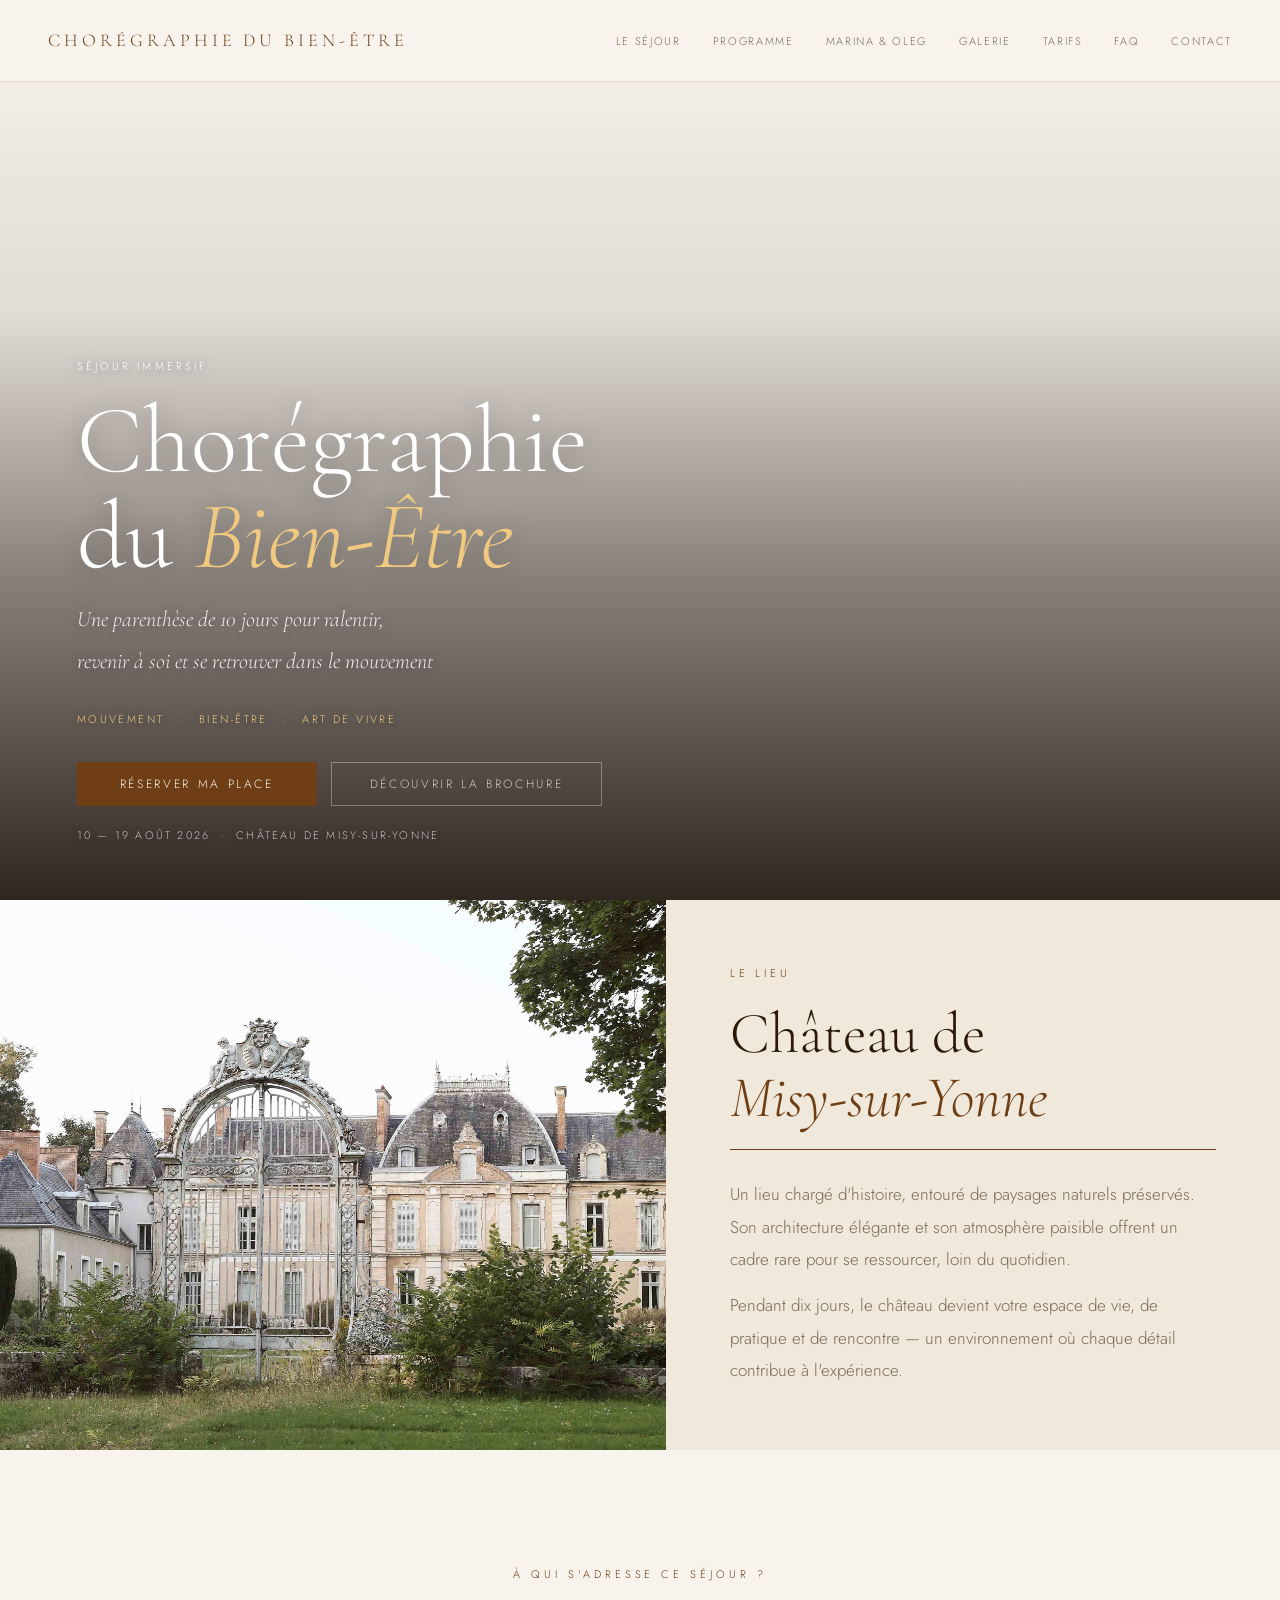
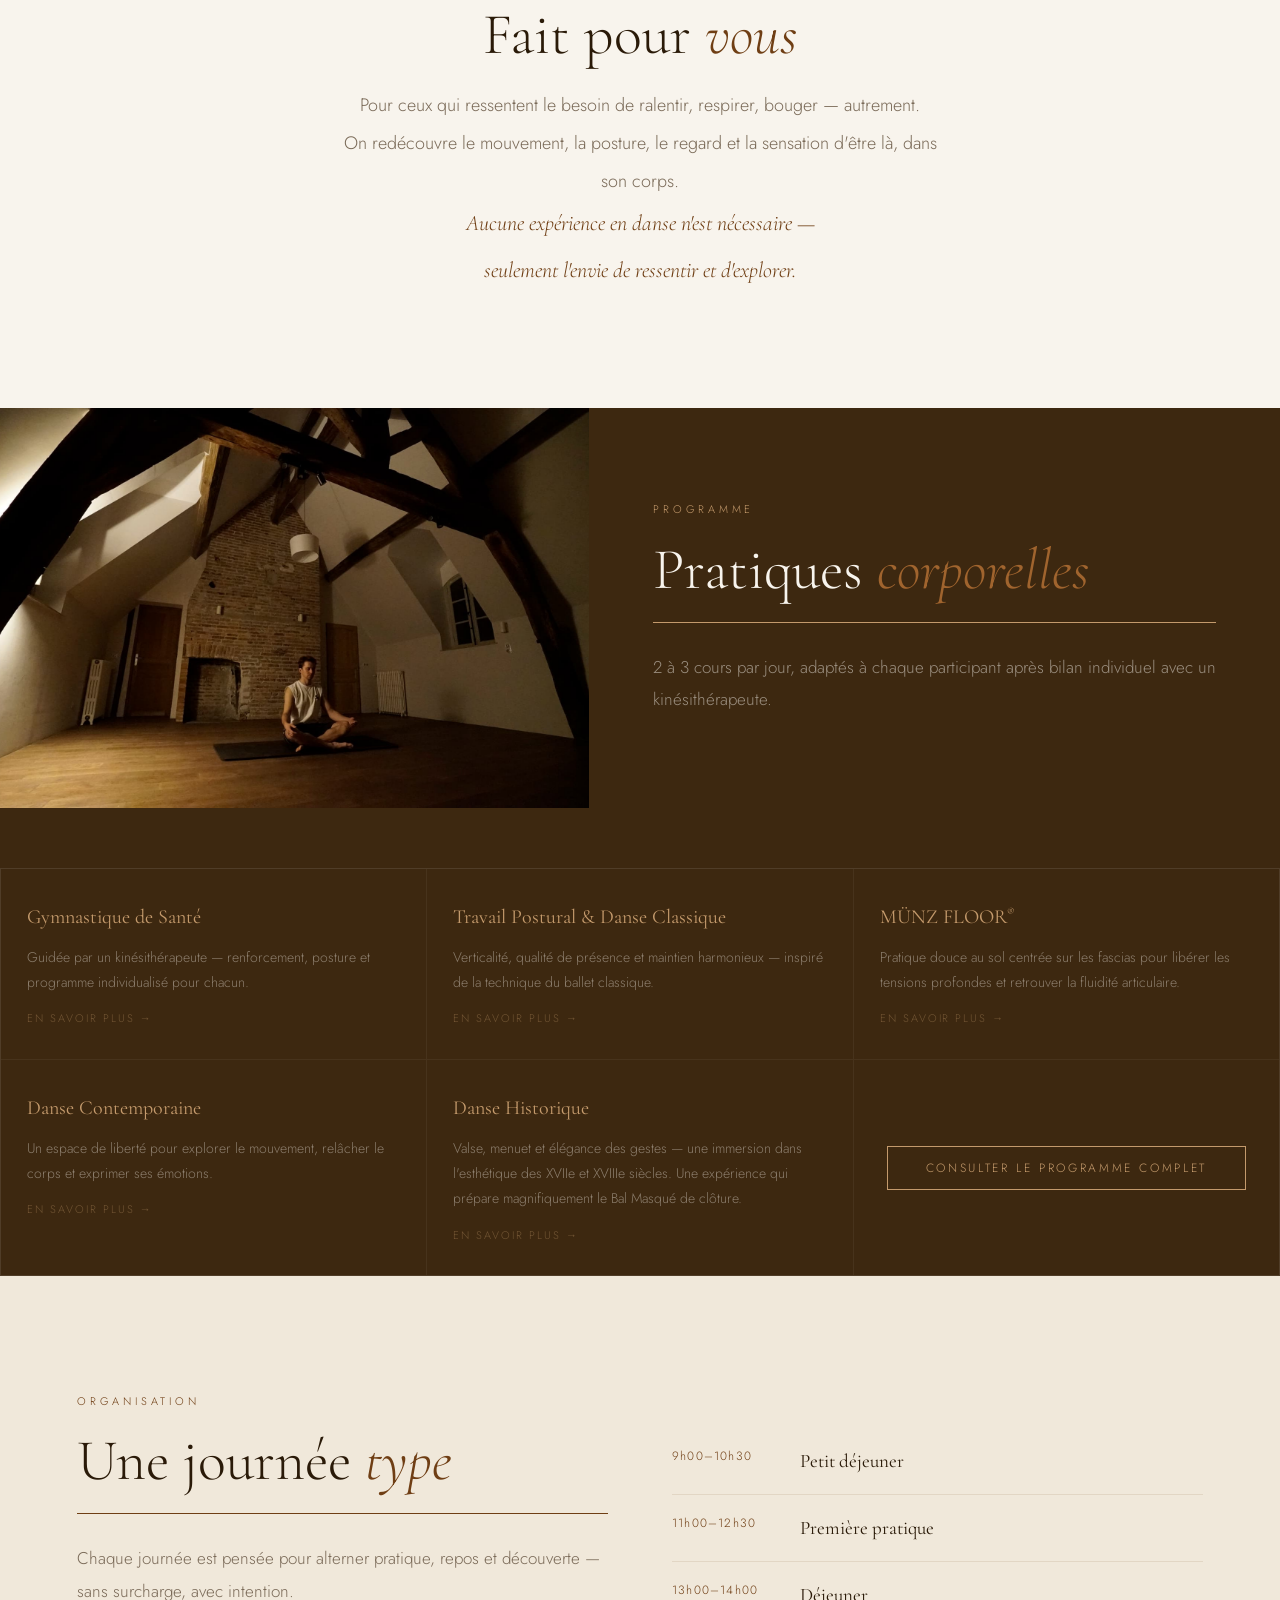
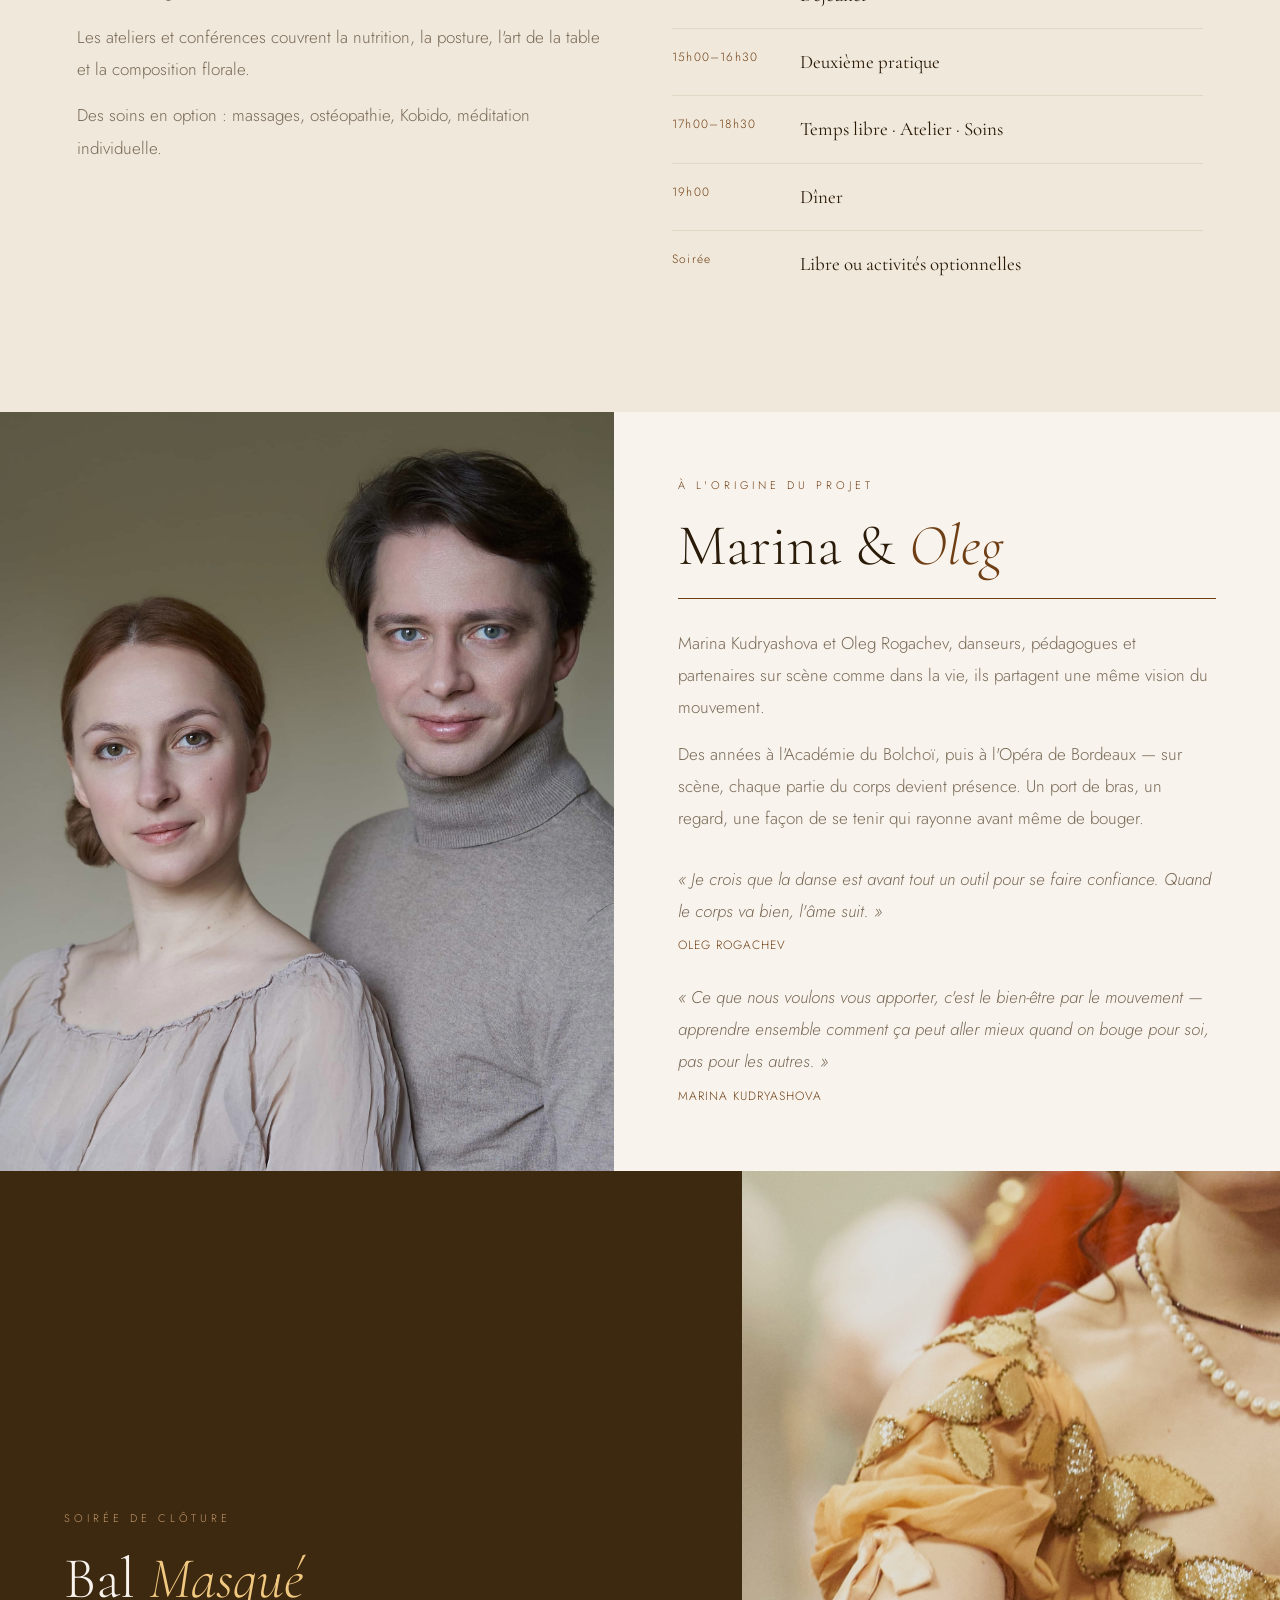
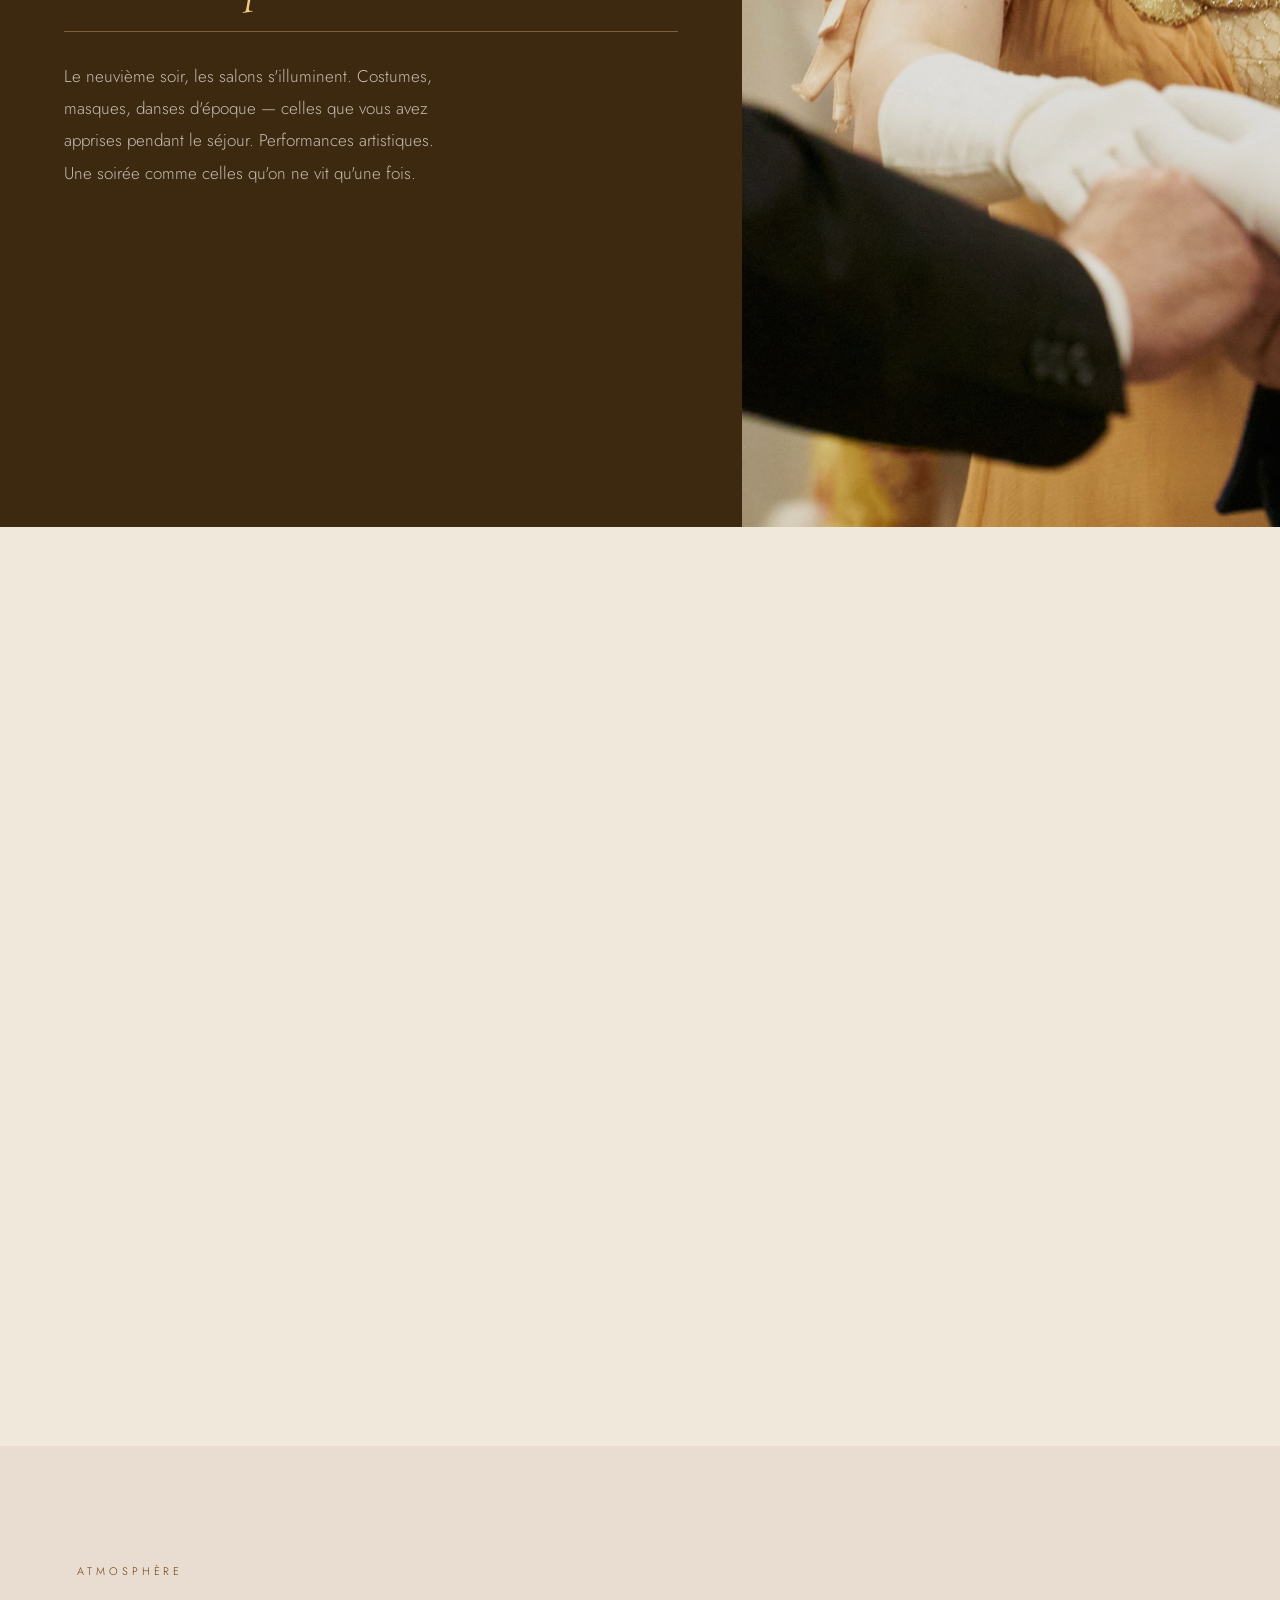
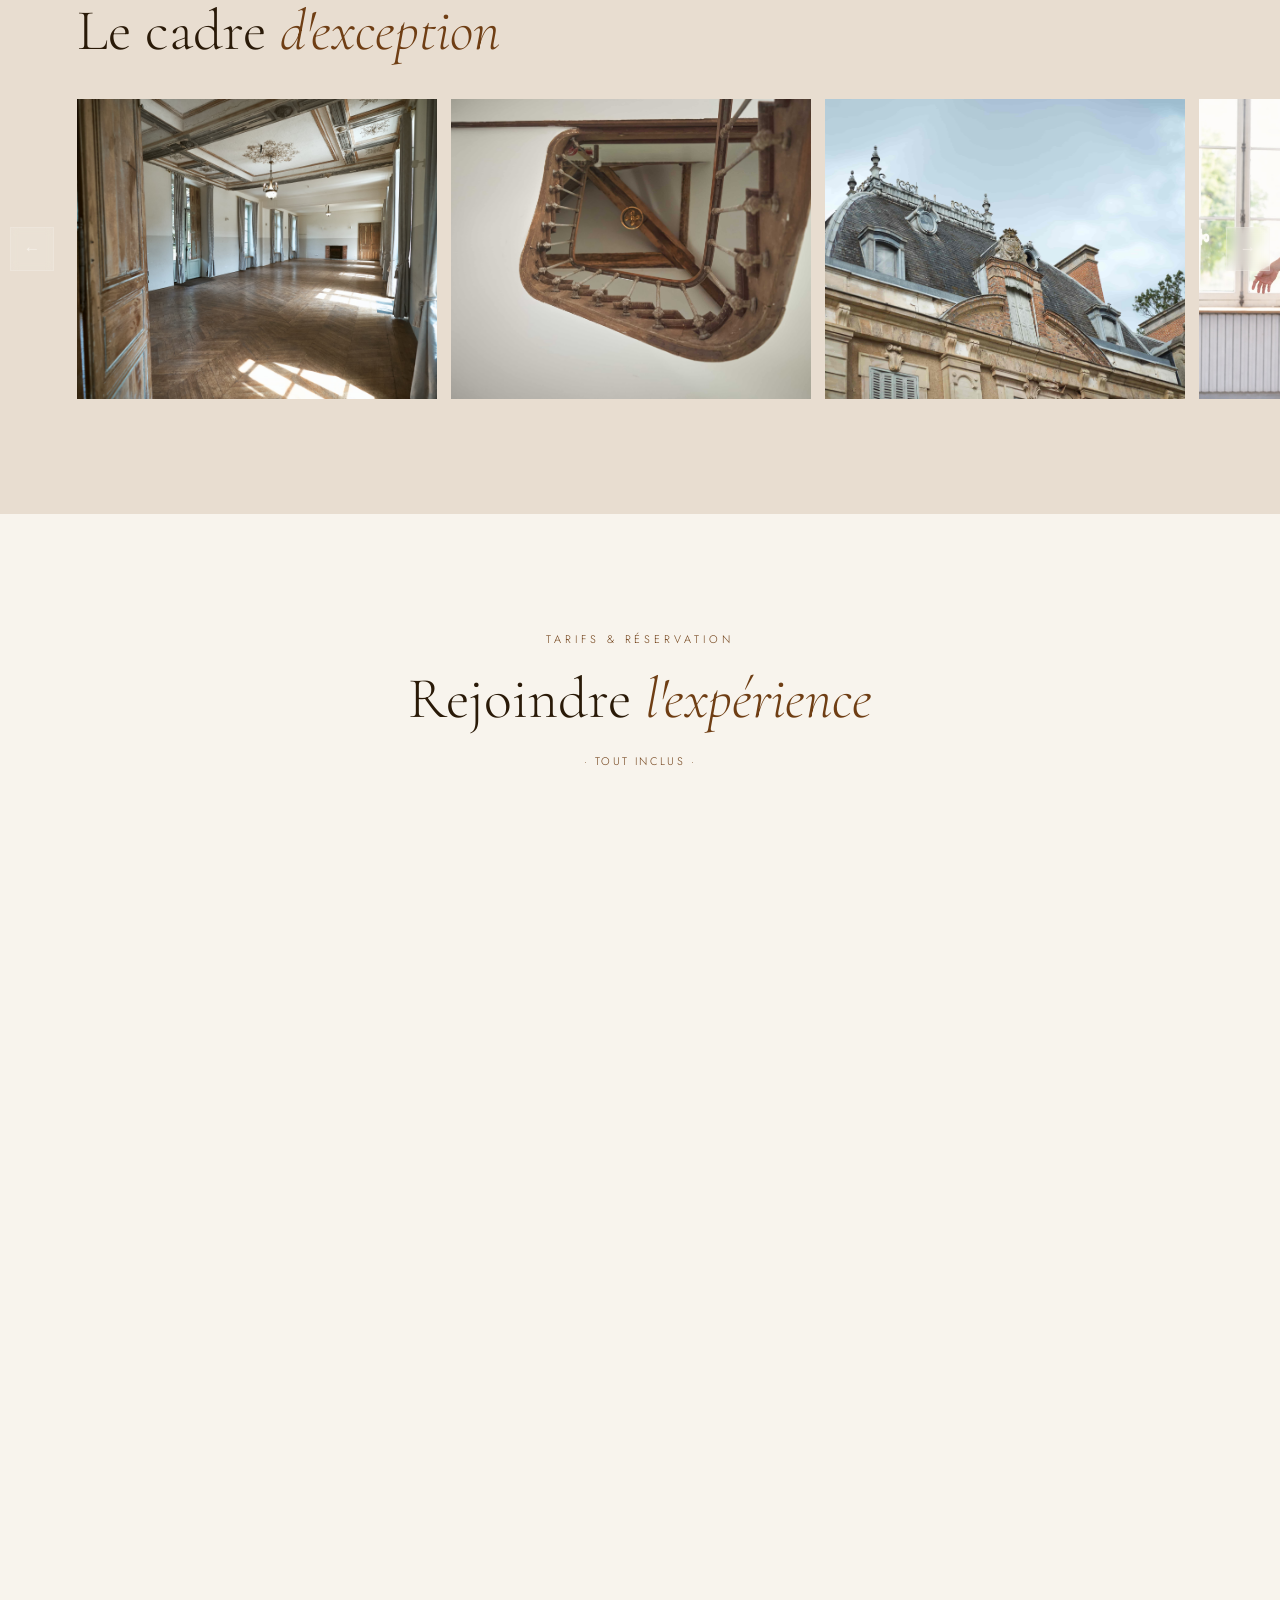
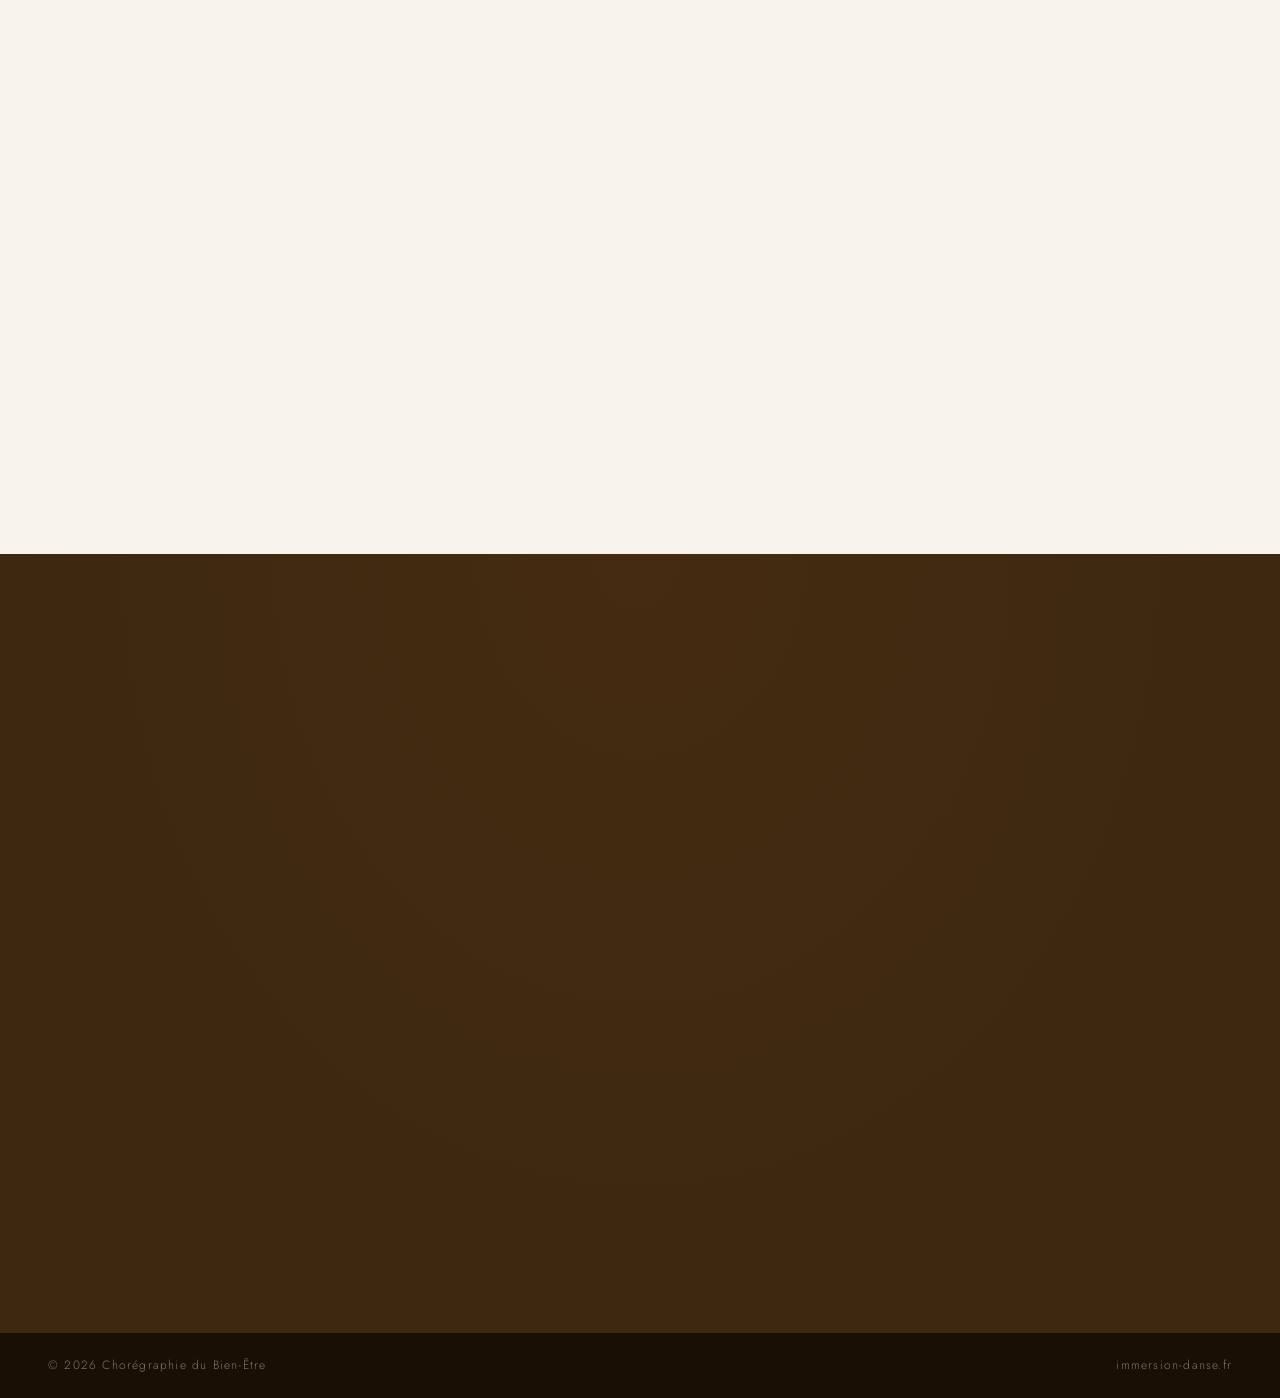
==== index.html @ fd3d29cd "Add files via upload new" ====
<!DOCTYPE html>
<html lang="fr">
<head>
  <meta charset="UTF-8"/>
  <meta name="viewport" content="width=device-width, initial-scale=1.0"/>
  <title>Chorégraphie du Bien-Être — Séjour Immersif Danse &amp; Santé</title>
  <meta name="description" content="Séjour immersif danse et bien-être au Château de Misy-sur-Yonne. 10 jours de pratiques corporelles, mouvement et art de vivre. 10–19 août 2026."/>
  <link rel="canonical" href="https://immersion-danse.fr"/>
  <link rel="icon" href="data:image/svg+xml,<svg xmlns='http://www.w3.org/2000/svg' viewBox='0 0 100 100'><rect width='100' height='100' fill='%236f3e14'/><text y='.9em' font-size='72' x='50%' text-anchor='middle' font-family='serif' fill='%23f8f4ed'>C</text></svg>"/>
  <!-- Open Graph -->
  <meta property="og:type" content="website"/>
  <meta property="og:url" content="https://immersion-danse.fr"/>
  <meta property="og:title" content="Chorégraphie du Bien-Être — Séjour Immersif Danse &amp; Santé"/>
  <meta property="og:description" content="10 jours de pratiques corporelles, mouvement et art de vivre au Château de Misy-sur-Yonne. 10–19 août 2026."/>
  <meta property="og:image" content="https://immersion-danse.fr/sejour-danse-bien-etre-hero.jpg"/>
  <meta property="og:locale" content="fr_FR"/>
  <link rel="preconnect" href="https://fonts.googleapis.com"/>
  <link rel="preconnect" href="https://fonts.gstatic.com" crossorigin/>
  <link href="https://fonts.googleapis.com/css2?family=Cormorant+Garamond:ital,wght@0,300;0,400;0,600;1,300;1,400&family=Jost:wght@300;400;500&display=swap" rel="stylesheet"/>
  <style>
    *,*::before,*::after{box-sizing:border-box;margin:0;padding:0}
    :root{
      --cream:#f8f4ed;
      --warm:#f0e8da;
      --warm2:#e8ddd0;
      --gold:#6f3e14;
      --gold-lt:#a0642e;
      --gold-pale:#c49a6c;
      --dark:#2a1a08;
      --dark2:#3d2810;
      --grey:#7a6a58;
      --sp:clamp(60px,9vw,120px);
    }
    html{scroll-behavior:smooth;scroll-padding-top:80px}
    body{background:var(--cream);color:var(--dark);font-family:'Jost',sans-serif;font-weight:300;line-height:1.8;overflow-x:hidden;-webkit-overflow-scrolling:touch}
    *{-webkit-tap-highlight-color:transparent}
    button,a,[role="button"]{touch-action:manipulation}

    /* NAV */
    nav{position:fixed;top:0;left:0;right:0;z-index:200;display:flex;flex-direction:row;align-items:center;padding:22px 48px;background:rgba(248,244,237,0.98);border-bottom:1px solid rgba(111,62,20,0.12);transition:padding .3s;-webkit-transform:translateZ(0);transform:translateZ(0);-webkit-backface-visibility:hidden}
    .nav-brand{font-family:'Cormorant Garamond',serif;font-size:18px;letter-spacing:.22em;text-transform:uppercase;color:var(--gold);text-decoration:none;margin-right:auto;transition:font-size .35s ease,letter-spacing .35s ease}
    .nav-links{list-style:none;display:flex;gap:32px;order:3}
    .nav-links a{font-size:11px;letter-spacing:.15em;text-transform:uppercase;color:var(--grey);text-decoration:none;transition:color .2s}
    .nav-links a:hover{color:var(--gold)}
    /* CTA — invisible until scrolled, animates open */
    .nav-cta{background:var(--gold);color:var(--cream);font-size:10px;letter-spacing:.2em;text-transform:uppercase;border:1px solid var(--gold);cursor:pointer;font-family:'Jost',sans-serif;font-weight:300;white-space:nowrap;order:2;
      max-width:0;overflow:hidden;opacity:0;padding:10px 0;border-left-width:0;border-right-width:0;margin-right:0;
      transition:max-width .4s ease,opacity .35s ease,padding .35s ease,margin .35s ease,border-left-width .1s,border-right-width .1s}
    .nav-cta:hover{background:var(--dark);border-color:var(--dark)}
    nav.scrolled .nav-cta{max-width:220px;opacity:1;padding:10px 22px;border-left-width:1px;border-right-width:1px;margin-right:24px}
    nav.scrolled .nav-brand{font-size:11px;letter-spacing:.14em}
    nav.shrunk{padding:14px 48px}
    .nav-burger{display:none;flex-direction:column;gap:5px;cursor:pointer;padding:4px;background:none;border:none}
    .nav-burger span{width:24px;height:1px;background:var(--gold);display:block}
    .nav-mobile{display:none;position:fixed;top:0;left:0;width:100vw;height:100vh;height:-webkit-fill-available;height:100dvh;background:var(--cream);z-index:210;flex-direction:column;align-items:center;justify-content:center;gap:22px;
      padding-top:max(64px,env(safe-area-inset-top,0px) + 56px);
      padding-bottom:max(24px,env(safe-area-inset-bottom,0px) + 16px);
      box-sizing:border-box}
    .nav-mobile.open{display:flex}
    .nav-mobile a{font-family:'Cormorant Garamond',serif;font-size:26px;font-weight:300;color:var(--dark);text-decoration:none;padding:4px 0;display:block}
    @media(hover:hover){.nav-mobile a:hover{color:var(--gold)}}
    .nav-close{position:absolute;top:max(20px,env(safe-area-inset-top,0px) + 16px);right:24px;font-size:26px;cursor:pointer;color:var(--grey);background:none;border:none;padding:8px;min-width:44px;min-height:44px;display:flex;align-items:center;justify-content:flex-end}
    /* Very small screens */
    @media(max-height:640px) and (max-width:1100px){
      .nav-mobile{gap:14px}
      .nav-mobile a{font-size:22px}
    }
    /* Landscape mobile */
    @media(max-height:500px) and (max-width:1100px){
      .nav-mobile{gap:10px;justify-content:center}
      .nav-mobile a{font-size:18px;padding:2px 0}
      .nav-close{top:max(12px,env(safe-area-inset-top,0px) + 8px)}
    }
    @media(max-width:1100px){
      nav{padding:7px 16px}
      .nav-links{display:none}
      .nav-brand{font-size:13px;letter-spacing:.22em;order:1;white-space:nowrap;overflow:hidden;text-overflow:ellipsis}
      .nav-cta{font-size:9px;letter-spacing:.08em;order:2;flex-shrink:0}
      .nav-burger{display:flex;order:3;flex-shrink:0}
      nav.scrolled{padding:12px 16px}
      nav.scrolled .nav-cta{padding:8px 14px;margin-right:10px;max-width:160px;font-size:9px}
      nav.scrolled .nav-brand{font-size:11px;letter-spacing:.06em;flex:1;min-width:0;overflow:hidden;text-overflow:ellipsis;white-space:nowrap}
    }

    /* HERO */
    #hero{min-height:100vh;min-height:100dvh;position:relative;overflow:hidden;display:flex;align-items:flex-end;padding:0}
    .hero-bg-img{position:absolute;top:0;left:0;width:100%;height:100%}
    .hero-bg-img img,.hero-bg-img video{width:100%;height:100%;object-fit:cover;object-position:center 20%;display:block}
    .hero-bg-img::after{content:'';position:absolute;inset:0;background:linear-gradient(to top,rgba(20,10,4,.88) 0%,rgba(20,10,4,.5) 35%,rgba(20,10,4,.1) 65%,transparent 100%)}
    .hero-inner{position:relative;z-index:1;width:100%;padding:0 clamp(24px,6vw,80px) clamp(40px,6vh,72px);text-align:left}
    .hero-eyebrow{font-size:11px;letter-spacing:.36em;text-transform:uppercase;color:#f0c880;margin-bottom:16px;opacity:0;animation:fadeUp .8s .2s forwards;display:block;text-shadow:0 1px 8px rgba(0,0,0,.5)}
    .hero-title{font-family:'Cormorant Garamond',serif;font-size:clamp(42px,8vw,96px);font-weight:300;line-height:1.0;color:#ffffff;opacity:0;animation:fadeUp .9s .4s forwards;text-shadow:0 2px 24px rgba(0,0,0,.3)}
    .hero-title em{font-style:italic;color:#f0c880}
    .hero-sub{font-family:'Cormorant Garamond',serif;font-size:clamp(16px,2vw,22px);font-style:italic;color:rgba(255,255,255,.88);margin:14px 0 28px;opacity:0;animation:fadeUp .9s .6s forwards;max-width:560px;text-shadow:0 1px 8px rgba(0,0,0,.4)}
    .hero-dots{display:flex;align-items:center;gap:14px;font-size:11px;letter-spacing:.22em;text-transform:uppercase;color:#f0c880;margin-bottom:32px;flex-wrap:wrap;opacity:0;animation:fadeUp .9s .7s forwards;text-shadow:0 1px 8px rgba(0,0,0,.5)}
    .dot-sep{font-size:16px;line-height:1;color:rgba(196,154,108,.6)}
    .hero-cta{display:flex;gap:14px;flex-wrap:wrap;opacity:0;animation:fadeUp .9s .88s forwards}
    .hero-date{margin-top:20px;font-size:11px;letter-spacing:.2em;text-transform:uppercase;color:rgba(255,255,255,.7);opacity:0;animation:fadeUp .9s 1s forwards;display:block;text-shadow:0 1px 6px rgba(0,0,0,.5)}
    .date-sep{display:inline}
    @media(max-width:500px){
      .hero-inner{text-align:center;padding-bottom:clamp(32px,5vh,52px)}
      .hero-title{font-size:clamp(36px,10vw,56px)}
      .hero-sub{font-size:16px;margin:12px auto 24px}
      .hero-dots{justify-content:center;gap:8px;font-size:10px}
      .hero-cta{flex-direction:column;align-items:center;gap:10px}
      .hero-cta .btn{width:100%;max-width:320px;text-align:center;padding:15px 20px;display:block}
      .hero-date{font-size:10px;letter-spacing:.1em;line-height:1.8}
      .hero-date .date-sep{display:block}
    }

    /* BUTTONS */
    .btn{display:inline-block;padding:15px 38px;background:var(--gold);color:var(--cream);font-size:12px;letter-spacing:.22em;text-transform:uppercase;text-decoration:none;border:1px solid var(--gold);cursor:pointer;transition:background .2s,color .2s,transform .15s;font-family:'Jost',sans-serif;font-weight:300;line-height:1;white-space:nowrap}
    .btn:hover{background:var(--dark);border-color:var(--dark);transform:translateY(-1px)}
    .btn-reserve{min-width:240px;text-align:center}
    .btn-outline{background:transparent;color:var(--gold);border-color:var(--gold)}
    .btn-outline:hover{background:var(--gold);color:var(--cream)}
    .btn-dark{background:transparent;color:rgba(248,244,237,.75);border-color:rgba(248,244,237,.35)}
    .btn-dark:hover{background:var(--cream);color:var(--gold);border-color:var(--cream)}
    @media(hover:none){
      .btn:hover,.btn-outline:hover,.btn-dark:hover{transform:none}
    }

    /* SECTIONS */
    section{padding:var(--sp) clamp(20px,6vw,80px)}
    .section-label{font-size:11px;letter-spacing:.36em;text-transform:uppercase;color:var(--gold);margin-bottom:18px;display:block}
    h2{font-family:'Cormorant Garamond',serif;font-size:clamp(30px,5vw,58px);font-weight:300;line-height:1.1;color:var(--dark);margin-bottom:20px}
    h2 em{font-style:italic;color:var(--gold)}
    p{color:var(--grey);font-size:16px;max-width:620px;line-height:1.9}
    .line{height:1px;background:var(--gold);margin:0 0 28px;width:100%;max-width:620px}

    /* SECTION SPACING */
    #concept{background:var(--warm);display:flex;flex-direction:column;padding:0}
    #concept .img-wrap{width:100%;aspect-ratio:16/9;overflow:hidden;flex-shrink:0}
    #concept .img-wrap img{width:100%;height:100%;object-fit:cover;display:block}
    #concept .text{padding:var(--sp) clamp(20px,6vw,80px)}
    #concept .text p+p{margin-top:14px}
    @media(min-width:900px){
      #concept{flex-direction:row;align-items:stretch}
      #concept .img-wrap{width:52%;aspect-ratio:unset;min-height:520px}
      #concept .text{flex:1;display:flex;flex-direction:column;justify-content:center;padding:clamp(40px,5vw,80px)}
    }

    /* POUR QUI */
    #pour-qui{text-align:center;background:var(--cream)}
    #pour-qui h2{margin:0 auto 20px}
    #pour-qui>p{margin:0 auto;text-align:center;font-size:18px;line-height:2.1}
    #pour-qui p em{font-family:'Cormorant Garamond',serif;font-style:italic;font-size:22px;color:var(--gold)}
    @media(max-width:600px){
      #pour-qui>p{font-size:16px;line-height:1.85}
      #pour-qui p em{font-size:19px}
    }

    /* PRATIQUES */
    #pratiques{background:var(--dark2);padding:0;overflow:hidden}
    #pratiques .pratiques-header{width:100%}
    #pratiques .pratiques-photo{margin:0}
    #pratiques .section-label{color:var(--gold-pale);display:block}
    #pratiques h2{color:var(--cream)}
    #pratiques .pratiques-intro p{color:rgba(248,244,237,.5)}
    #pratiques .line{background:var(--gold-pale)}
    .pratiques-header{padding:0}
    .pratiques-photo{width:100%;aspect-ratio:16/9;overflow:hidden;margin-top:0}
    .pratiques-photo img{width:100%;height:100%;object-fit:cover;object-position:center 35%;display:block}
    .pratiques-grid{display:grid;grid-template-columns:repeat(3,1fr);gap:1px;background:rgba(255,255,255,.05);border:1px solid rgba(255,255,255,.05);margin-top:clamp(32px,5vw,60px)}
    .pratique-item{padding:30px 26px;background:var(--dark2);transition:background .25s;cursor:pointer;box-sizing:border-box}
    @media(hover:hover){.pratique-item:hover{background:#4a3018}}
    @media(max-width:768px){.pratique-item{padding:24px 16px;width:100%;box-sizing:border-box;overflow:hidden}
    .pratique-item .more-hint{font-size:11px}}
    .pratique-item h3{font-family:'Cormorant Garamond',serif;font-size:20px;font-weight:400;color:var(--gold-pale);margin-bottom:10px}
    .pratique-item p{font-size:14px;color:rgba(248,244,237,.42);max-width:none;line-height:1.8}
    .pratique-item .more-hint{font-size:11px;letter-spacing:.18em;text-transform:uppercase;color:rgba(196,154,108,.4);margin-top:14px;display:block}
    @media(max-width:768px){.pratiques-grid{grid-template-columns:1fr;border:none;width:100%}}
    @media(min-width:769px) and (max-width:1024px){.pratiques-grid{grid-template-columns:repeat(2,1fr)}}

    /* Desktop: photo left, header right */
    @media(min-width:900px){
      .pratiques-header{display:flex;flex-direction:row;align-items:stretch;padding:0;margin-bottom:0}
      .pratiques-photo{width:46%;aspect-ratio:unset;min-height:400px;flex-shrink:0}
      .pratiques-intro{flex:1;padding:clamp(40px,5vw,80px);display:flex;flex-direction:column;justify-content:center}
    }
    @media(max-width:899px){
      #pratiques{padding-top:0}
      .pratiques-header{width:100%}
      .pratiques-photo{width:100%;aspect-ratio:16/9}
      .pratiques-intro{padding:var(--sp) clamp(20px,6vw,80px) 0}
    }

    /* PRATIQUE LIGHTBOX */
    .pratique-lb{display:none;position:fixed;top:0;left:0;width:100vw;height:100vh;background:rgba(20,10,4,.92);z-index:600;align-items:center;justify-content:center;padding:20px}
    .pratique-lb.open{display:flex}
    .pratique-lb-box{background:var(--dark2);max-width:560px;width:100%;max-height:88vh;overflow-y:auto;-webkit-overflow-scrolling:touch;overscroll-behavior:contain;position:relative;padding:48px 44px 44px}
    .pratique-lb-close{position:absolute;top:12px;right:14px;background:none;border:none;color:rgba(248,244,237,.5);font-size:22px;cursor:pointer;line-height:1;min-width:44px;min-height:44px;display:flex;align-items:center;justify-content:center}
    @media(hover:hover){.pratique-lb-close:hover{color:var(--cream)}}
    .pratique-lb-tag{font-size:10px;letter-spacing:.28em;text-transform:uppercase;color:var(--gold-pale);display:block;margin-bottom:14px}
    .pratique-lb-title{font-family:'Cormorant Garamond',serif;font-size:32px;font-weight:300;color:var(--cream);margin-bottom:6px}
    .pratique-lb-line{height:1px;background:rgba(196,154,108,.3);margin:16px 0}
    .pratique-lb-desc{font-size:15px;color:rgba(248,244,237,.65);line-height:1.9;margin-bottom:20px;max-width:none}
    .pratique-lb-pedagogue{display:flex;gap:16px;align-items:flex-start;padding-top:16px;border-top:1px solid rgba(255,255,255,.06)}
    .pratique-lb-ped-name{font-family:'Cormorant Garamond',serif;font-size:18px;color:var(--cream);display:block;margin-bottom:3px}
    .pratique-lb-ped-role{font-size:10px;letter-spacing:.16em;text-transform:uppercase;color:var(--gold-pale);display:block;margin-bottom:8px}
    .pratique-lb-ped-bio{font-size:13px;color:rgba(248,244,237,.5);line-height:1.75;max-width:none}
    @media(max-width:500px){.pratique-lb-box{padding:36px 24px 32px}}

    /* JOURNÉE — flex column always, side by side only on desktop */
    #journee{background:var(--warm);display:flex;flex-direction:column;gap:0;padding:var(--sp) clamp(20px,6vw,80px)}
    @media(min-width:900px){#journee{flex-direction:row;gap:64px;align-items:start}}
    #journee>div{flex:1}
    .schedule{margin-top:36px}
    .schedule-item{display:grid;grid-template-columns:110px 1fr;gap:18px;padding:16px 0;border-bottom:1px solid rgba(111,62,20,.11)}
    .schedule-item:last-child{border-bottom:none}
    .schedule-time{font-size:12px;letter-spacing:.1em;color:var(--gold);padding-top:2px}
    .schedule-act{font-family:'Cormorant Garamond',serif;font-size:19px;font-weight:400;color:var(--dark)}
    @media(max-width:899px){#journee>div+div{margin-top:36px}}

    /* FONDATEURS — flex column always, side by side only on desktop */
    #fondateurs{background:var(--cream);padding:0;display:flex;flex-direction:column}
    .fondateurs-photo{overflow:hidden;width:100%;aspect-ratio:16/9;flex-shrink:0}
    .fondateurs-photo img{width:100%;height:100%;object-fit:cover;object-position:center 15%;filter:grayscale(15%);display:block}
    .fondateurs-inner{padding:clamp(32px,5vw,48px) clamp(20px,6vw,80px);display:flex;flex-direction:column;justify-content:center}
    @media(min-width:900px){
      #fondateurs{flex-direction:row;align-items:stretch}
      .fondateurs-photo{width:48%;aspect-ratio:unset;min-height:500px}
      .fondateurs-inner{flex:1;padding:clamp(40px,5vw,80px)}
    }

    /* GALERIE SLIDER */
    #galerie{background:var(--warm2);padding:var(--sp) 0}
    .galerie-header{padding:0 clamp(20px,6vw,80px);margin-bottom:36px}
    .slider-outer{position:relative;overflow:hidden;cursor:grab;user-select:none;touch-action:pan-y}
    .slider-outer:active{cursor:grabbing}
    .slider-track{display:flex;gap:14px;padding:0 clamp(20px,6vw,80px);transition:transform .5s cubic-bezier(.23,1,.32,1);will-change:transform}
    .slide{flex:0 0 clamp(220px,30vw,360px);height:clamp(180px,25vw,300px);overflow:hidden;cursor:zoom-in}
    .slide img{width:100%;height:100%;object-fit:cover;transition:transform .4s;pointer-events:none;-webkit-user-drag:none;user-select:none}
    @media(hover:hover){.slide:hover img{transform:scale(1.04)}}
    .slider-btn{position:absolute;top:50%;transform:translateY(-50%);background:rgba(248,244,237,.15);border:1px solid rgba(248,244,237,.25);color:rgba(248,244,237,.8);width:44px;height:44px;display:flex;align-items:center;justify-content:center;cursor:pointer;font-size:17px;transition:.2s;z-index:2;backdrop-filter:blur(4px)}
    .slider-btn:hover{background:rgba(248,244,237,.35);color:#fff}
    .slider-prev{left:10px}
    .slider-next{right:10px}
    @media(max-width:600px){.slide{flex:0 0 80vw;height:55vw}}

    /* BAL */
    #bal{background:var(--dark2);display:flex;flex-direction:column;padding:0}
    .bal-img{overflow:hidden;width:100%;flex-shrink:0}
    .bal-img img{width:100%;height:100%;object-fit:cover;object-position:center top;display:block;filter:brightness(.88)}
    .bal-text{padding:clamp(40px,7vw,90px) clamp(20px,6vw,80px);display:flex;flex-direction:column;justify-content:center}
    #bal .section-label{color:var(--gold-pale)}
    #bal h2{color:var(--cream)}
    #bal h2 em{color:#f0c880;font-style:italic}
    #bal p{color:rgba(248,244,237,.72);max-width:400px}
    #bal .line{background:rgba(196,154,108,.5)}

    /* BAL mobile — fullscreen with overlay text */
    @media(max-width:899px){
      #bal{position:relative;min-height:520px;align-items:flex-end;justify-content:flex-end}
      .bal-img{position:absolute;top:0;left:0;width:100%;height:100%;aspect-ratio:unset;order:-1}
      .bal-img::after{content:'';position:absolute;inset:0;background:linear-gradient(to top,rgba(20,10,2,.95) 0%,rgba(20,10,2,.6) 45%,rgba(20,10,2,.1) 100%)}
      .bal-text{position:relative;z-index:1;padding:clamp(32px,6vw,60px) clamp(20px,6vw,48px);width:100%}
      #bal p{color:rgba(255,255,255,.82)}
    }

    /* BAL desktop — split layout */
    @media(min-width:900px){
      #bal{flex-direction:row;align-items:stretch}
      .bal-img{width:42%;aspect-ratio:unset;min-height:500px}
      .bal-text{flex:1;padding:clamp(40px,5vw,80px)}
    }

    /* HÉBERGEMENT — flex column always, side by side only on desktop */
    #hebergement{background:var(--warm);display:flex;flex-direction:column;padding:0}
    .heb-img{overflow:hidden;min-height:280px;width:100%;flex-shrink:0}
    .heb-img img{width:100%;height:100%;object-fit:cover;display:block}
    .heb-text{padding:clamp(40px,7vw,90px) clamp(20px,6vw,80px);display:flex;flex-direction:column;justify-content:center}
    @media(min-width:900px){
      #hebergement{flex-direction:row;align-items:stretch}
      .heb-img{width:48%;min-height:440px}
      .heb-text{flex:1;padding:clamp(40px,5vw,80px)}
    }

    /* TARIFS */
    #tarifs{background:var(--cream);text-align:center}
    #tarifs h2{margin:0 auto 20px}
    .tarifs-grid{display:grid;grid-template-columns:repeat(auto-fit,minmax(230px,1fr));gap:18px;max-width:700px;margin:0 auto 36px}
    .tarif-card{border:1px solid rgba(111,62,20,.16);padding:40px 28px;background:var(--warm);transition:border-color .25s,box-shadow .25s,transform .2s;cursor:pointer}
    .tarif-card:hover{border-color:var(--gold);box-shadow:0 8px 36px rgba(111,62,20,.1);transform:translateY(-2px)}
    .tarif-select-hint{font-size:11px;letter-spacing:.2em;text-transform:uppercase;color:var(--gold-pale);margin-top:18px;display:block;opacity:.6;transition:opacity .2s}
    .tarif-card:hover .tarif-select-hint{opacity:1}
    .tarif-type{font-size:11px;letter-spacing:.24em;text-transform:uppercase;color:var(--gold);margin-bottom:16px;display:block}
    .tarif-price{font-family:'Cormorant Garamond',serif;font-size:50px;font-weight:300;color:var(--dark);line-height:1}
    .tarif-price sup{font-size:22px;vertical-align:super}
    .tarif-per{font-size:13px;color:var(--grey);margin-top:8px;display:block}
    .tarif-early{background:transparent;border:none;border-left:3px solid var(--gold);padding:16px 24px;max-width:460px;margin:0 auto 36px;text-align:left}
    .tarif-early p{color:var(--dark);font-size:14px;max-width:none;text-align:left;margin:0;line-height:1.9}
    .tarif-early strong{color:var(--gold);font-weight:400;font-family:'Cormorant Garamond',serif;font-size:18px}
    .tarif-early .nodates{white-space:nowrap}
    .note{font-size:13px;color:var(--grey);font-style:italic;margin:10px auto 0;text-align:center;display:block;max-width:none}
    #tarifs>.btn-reserve{margin-top:36px}


    /* ACCÈS */
    #acces{background:var(--warm);padding:var(--sp) clamp(20px,6vw,80px)}

    /* FAQ */
    #faq{background:var(--cream);max-width:780px;margin:0 auto;padding:var(--sp) clamp(20px,6vw,80px);width:100%;box-sizing:border-box}
    #faq h2{margin-bottom:20px}
    .faq-item{border-bottom:1px solid rgba(111,62,20,.12);padding:0}
    .faq-item:first-of-type{border-top:1px solid rgba(111,62,20,.12)}
    .faq-q{width:100%;background:none;border:none;text-align:left;padding:22px 0;cursor:pointer;display:flex;justify-content:space-between;align-items:center;gap:16px;font-family:'Cormorant Garamond',serif;font-size:21px;font-weight:400;color:var(--dark);line-height:1.3;touch-action:manipulation}
    @media(hover:hover){.faq-q:hover{color:var(--gold)}}
    @media(max-width:600px){.faq-q{font-size:18px;padding:18px 0}}
    .faq-icon{font-size:18px;color:var(--gold);flex-shrink:0;transition:transform .3s;line-height:1}
    .faq-item.open .faq-icon{transform:rotate(45deg)}
    .faq-a{max-height:0;overflow:hidden;transition:max-height .4s ease,padding .3s ease}
    .faq-item.open .faq-a{max-height:600px}
    .faq-a p{font-size:15px;color:var(--grey);line-height:1.9;padding-bottom:22px;max-width:none}

    /* CONTACT */
    .acces-grid{display:grid;grid-template-columns:1fr 1fr;gap:64px;align-items:start}
    @media(max-width:768px){.acces-grid{grid-template-columns:1fr;gap:32px}}

    /* FINALE — section unifiée */
    #contact{background:var(--dark2);text-align:center;position:relative;overflow:hidden}
    #contact::before{content:'';position:absolute;inset:0;background:radial-gradient(ellipse at 50% 0%,rgba(111,62,20,.15) 0%,transparent 68%);pointer-events:none}
    #contact .section-label{color:var(--gold-pale)}
    #contact h2{color:var(--cream);margin:0 auto 16px}
    #contact .finale-sub{color:rgba(248,244,237,.5);margin:0 auto 40px;text-align:center;font-size:17px;font-family:'Cormorant Garamond',serif;font-style:italic}
    .finale-actions{display:flex;flex-direction:column;align-items:center;gap:12px;margin:0 auto 48px;max-width:400px}
    .finale-btn-primary{display:block;width:100%;padding:18px 38px;background:var(--gold);color:var(--cream);font-size:12px;letter-spacing:.22em;text-transform:uppercase;text-decoration:none;border:1px solid var(--gold);cursor:pointer;transition:background .2s,border-color .2s,transform .15s;font-family:'Jost',sans-serif;font-weight:300;text-align:center;touch-action:manipulation}
    @media(hover:hover){.finale-btn-primary:hover{background:var(--dark);border-color:var(--dark);transform:translateY(-1px)}}
    .finale-divider{display:flex;align-items:center;gap:14px;width:100%;margin:22px 0;color:rgba(248,244,237,.2);font-size:11px;letter-spacing:.2em;text-transform:uppercase}
    .finale-divider::before,.finale-divider::after{content:'';flex:1;height:1px;background:rgba(248,244,237,.09)}
    .finale-appel{display:block;width:100%;padding:16px 38px;background:transparent;color:rgba(196,154,108,.7);font-size:12px;letter-spacing:.2em;text-transform:uppercase;text-decoration:none;border:1px solid rgba(196,154,108,.25);cursor:pointer;transition:border-color .25s,color .25s,background .25s;font-family:'Jost',sans-serif;font-weight:300;text-align:center;touch-action:manipulation}
    @media(hover:hover){.finale-appel:hover{border-color:rgba(196,154,108,.55);color:var(--cream);background:rgba(196,154,108,.07)}}
    .finale-appel-note{font-size:12px;color:rgba(248,244,237,.55);display:block;margin-top:10px;letter-spacing:.05em;font-style:italic}
    .finale-contacts{margin:0 auto 36px}
    .contact-email,.contact-phone{font-family:'Cormorant Garamond',serif;font-size:clamp(16px,2.8vw,24px);color:var(--gold-pale);text-decoration:none;display:block;margin-bottom:12px;letter-spacing:.04em;transition:color .2s}
    .contact-email:hover,.contact-phone:hover{color:var(--cream)}
    .contact-meta{font-size:12px;letter-spacing:.16em;text-transform:uppercase;color:rgba(248,244,237,.45);text-align:center;display:block;width:100%;max-width:none;margin:0 auto}
    .contact-meta a{color:inherit;text-decoration:none}

    /* FOOTER */
    footer{background:#1a0f04;padding:22px clamp(20px,5vw,48px);display:flex;justify-content:space-between;align-items:center;flex-wrap:wrap;gap:10px}
    footer span{font-size:12px;letter-spacing:.1em;color:rgba(248,244,237,.45)}

    /* LIGHTBOX */
    .lightbox{display:none;position:fixed;top:0;left:0;width:100vw;height:100vh;background:rgba(20,12,4,.96);z-index:700;align-items:center;justify-content:center}
    .lightbox.open{display:flex}
    .lightbox-img{max-width:92vw;max-height:88vh;object-fit:contain;user-select:none}
    .lightbox-close{position:absolute;top:16px;right:16px;background:none;border:none;color:rgba(248,244,237,.7);font-size:28px;cursor:pointer;z-index:2;line-height:1;min-width:44px;min-height:44px;display:flex;align-items:center;justify-content:center}
    @media(hover:hover){.lightbox-close:hover{color:var(--cream)}}
    .lightbox-prev,.lightbox-next{position:absolute;top:50%;transform:translateY(-50%);background:rgba(248,244,237,.1);border:1px solid rgba(248,244,237,.2);color:rgba(248,244,237,.8);width:48px;height:48px;display:flex;align-items:center;justify-content:center;cursor:pointer;font-size:20px;z-index:2}
    .lightbox-prev{left:12px}
    .lightbox-next{right:12px}
    .lightbox-counter{position:absolute;bottom:20px;left:50%;transform:translateX(-50%);font-size:11px;letter-spacing:.2em;color:rgba(248,244,237,.4)}

    /* MODAL */
    .modal-overlay{display:none;position:fixed;top:0;left:0;width:100vw;height:100vh;background:rgba(42,26,8,.72);z-index:500;align-items:center;justify-content:center;padding:16px}
    .modal-overlay.open{display:flex}
    .modal{background:var(--cream);max-width:500px;width:100%;padding:clamp(28px,5vw,52px);position:relative;max-height:92vh;overflow-y:auto;-webkit-overflow-scrolling:touch;overscroll-behavior:contain}
    .modal-close{position:absolute;top:12px;right:12px;background:none;border:none;font-size:22px;color:var(--grey);cursor:pointer;line-height:1;min-width:44px;min-height:44px;display:flex;align-items:center;justify-content:center}
    @media(hover:hover){.modal-close:hover{color:var(--gold)}}
    .modal h3{font-family:'Cormorant Garamond',serif;font-size:30px;font-weight:300;color:var(--dark);margin-bottom:6px}
    .modal-sub{font-size:14px;color:var(--grey);margin-bottom:28px;max-width:none}
    .form-row{display:grid;grid-template-columns:1fr 1fr;gap:14px}
    .form-group{margin-bottom:18px}
    .form-group label{display:block;font-size:11px;letter-spacing:.2em;text-transform:uppercase;color:var(--gold);margin-bottom:7px}
    .form-group input,.form-group textarea,.form-group select{width:100%;background:var(--warm);border:1px solid rgba(111,62,20,.15);padding:12px 14px;font-family:'Jost',sans-serif;font-size:15px;color:var(--dark);outline:none;transition:border-color .2s;border-radius:0;-webkit-appearance:none}
    .form-group input:focus,.form-group textarea:focus,.form-group select:focus{border-color:var(--gold)}
    .form-group textarea{resize:vertical;min-height:90px}
    .form-success{display:none;text-align:center;padding:20px 0}
    .form-success p{color:var(--gold);font-family:'Cormorant Garamond',serif;font-size:21px;max-width:none;line-height:1.6}
    .form-sending{display:none;text-align:center;padding:10px 0 18px}
    .form-sending p{color:var(--grey);font-size:14px;max-width:none}
    .form-error{display:none;padding:10px 14px;background:#fdf0ed;border:1px solid #e0a090;font-size:14px;color:#8b3020;margin-bottom:14px}
    @media(max-width:480px){.form-row{grid-template-columns:1fr}}

    /* REVEAL */
    .reveal{opacity:0;transform:translateY(26px);transition:opacity .75s ease,transform .75s ease}
    .reveal.visible{opacity:1;transform:translateY(0)}
    @keyframes fadeUp{from{opacity:0;transform:translateY(18px)}to{opacity:1;transform:translateY(0)}}

    /* DESKTOP TYPOGRAPHY — larger screens get slightly more breathing room */
    @media(min-width:1200px){
      p{font-size:17px}
      .faq-a p{font-size:16px}
      .pratique-lb-desc{font-size:16px}
      #concept .text p,
      .bal-text p,
      .heb-text p{max-width:520px}
    }
  </style>
</head>
<body>

<!-- NAV -->
<nav id="main-nav">
  <a href="#hero" class="nav-brand">Chorégraphie du Bien-Être</a>
  <ul class="nav-links">
    <li><a href="#concept">Le séjour</a></li>
    <li><a href="#pratiques">Programme</a></li>
    <li><a href="#fondateurs">Marina & Oleg</a></li>
    <li><a href="#galerie">Galerie</a></li>
    <li><a href="#tarifs">Tarifs</a></li>
    <li><a href="#faq">FAQ</a></li>
    <li><a href="#contact">Contact</a></li>
  </ul>
  <button class="nav-cta" id="navCta" onclick="openModal()">Réserver ma place</button>
  <button class="nav-burger" id="burger" aria-label="Menu">
    <span></span><span></span><span></span>
  </button>
</nav>

<!-- MOBILE NAV -->
<div class="nav-mobile" id="mobile-nav">
  <button class="nav-close" id="nav-close" aria-label="Fermer">✕</button>
  <a href="#concept" class="mobile-link">Le séjour</a>
  <a href="#pratiques" class="mobile-link">Programme</a>
  <a href="#fondateurs" class="mobile-link">Marina & Oleg</a>
  <a href="#galerie" class="mobile-link">Galerie</a>
  <a href="#tarifs" class="mobile-link">Tarifs</a>
  <a href="#faq" class="mobile-link">FAQ</a>
  <a href="#contact" class="mobile-link">Contact</a>
</div>

<!-- HERO -->
<section id="hero">
  <div class="hero-bg-img">
    <video autoplay muted loop playsinline poster="sejour-danse-bien-etre-hero.jpg" id="heroVideo"></video>
  </div>
  <div class="hero-inner">
    <span class="hero-eyebrow" style="color:#ffffff;letter-spacing:.28em;text-shadow:0 1px 12px rgba(0,0,0,.7)">Séjour Immersif</span>
    <h1 class="hero-title">Chorégraphie<br>du <em>Bien-Être</em></h1>
    <p class="hero-sub">Une parenthèse de 10 jours pour ralentir,<br>revenir à soi et se retrouver dans le mouvement</p>
    <div class="hero-dots">
      <span>Mouvement</span><span class="dot-sep">·</span>
      <span>Bien-être</span><span class="dot-sep">·</span>
      <span>Art de vivre</span>
    </div>
    <div class="hero-cta">
      <button class="btn btn-reserve" onclick="openModal()">Réserver ma place</button>
      <a href="viewer.html?file=presentation" class="btn btn-dark">Découvrir la brochure</a>
    </div>
    <span class="hero-date">10 — 19 Août 2026<span class="date-sep"> &nbsp;·&nbsp; </span>Château&nbsp;de&nbsp;Misy&#8209;sur&#8209;Yonne</span>
  </div>
</section>

<!-- CONCEPT -->
<section id="concept">
  <div class="img-wrap reveal"><img src="chateau-misy-sur-yonne-facade.jpg" alt="Château de Misy-sur-Yonne — lieu du séjour immersif danse et bien-être" loading="lazy"/></div>
  <div class="text reveal">
    <span class="section-label">Le lieu</span>
    <h2>Château de<br><em style="white-space:nowrap">Misy-sur-Yonne</em></h2>
    <div class="line"></div>
    <p>Un lieu chargé d'histoire, entouré de paysages naturels préservés. Son architecture élégante et son atmosphère paisible offrent un cadre rare pour se ressourcer, loin du quotidien.</p>
    <p style="margin-top:14px">Pendant dix jours, le château devient votre espace de vie, de pratique et de rencontre — un environnement où chaque détail contribue à l'expérience.</p>
  </div>
</section>

<!-- POUR QUI -->
<section id="pour-qui">
  <span class="section-label reveal">À qui s'adresse ce séjour ?</span>
  <h2 class="reveal">Fait pour <em>vous</em></h2>
  <p class="reveal">Pour ceux qui ressentent le besoin de ralentir, respirer, bouger — autrement.<br>On redécouvre le mouvement, la posture, le regard et la sensation d'être là, dans son corps.</p>
  <p class="reveal"><em>Aucune expérience en danse n'est nécessaire —<br>seulement l'envie de ressentir et d'explorer.</em></p>
</section>

<!-- PRATIQUES -->
<section id="pratiques">
  <div class="pratiques-header">
    <div class="pratiques-photo reveal"><img src="salle-pratiques-corporelles-chateau.jpg" alt="Salle de pratiques corporelles au Château de Misy-sur-Yonne" loading="lazy"/></div>
    <div class="pratiques-intro reveal">
      <span class="section-label">Programme</span>
      <h2>Pratiques <em style="color:var(--gold-lt)">corporelles</em></h2>
      <div class="line"></div>
      <p>2 à 3 cours par jour, adaptés à chaque participant après bilan individuel avec un kinésithérapeute.</p>
    </div>
  </div>
  <div class="pratiques-grid reveal">
    <div class="pratique-item" data-pratique="gym"><h3>Gymnastique de Santé</h3><p>Guidée par un kinésithérapeute — renforcement, posture et programme individualisé pour chacun.</p><span class="more-hint">En savoir plus →</span></div>
    <div class="pratique-item" data-pratique="barre"><h3>Travail Postural &amp; Danse Classique</h3><p>Verticalité, qualité de présence et maintien harmonieux — inspiré de la technique du ballet classique.</p><span class="more-hint">En savoir plus →</span></div>
    <div class="pratique-item" data-pratique="munz"><h3>MÜNZ FLOOR<sup style="font-size:10px;vertical-align:super">®</sup></h3><p>Pratique douce au sol centrée sur les fascias pour libérer les tensions profondes et retrouver la fluidité articulaire.</p><span class="more-hint">En savoir plus →</span></div>
    <div class="pratique-item" data-pratique="contemporaine"><h3>Danse Contemporaine</h3><p>Un espace de liberté pour explorer le mouvement, relâcher le corps et exprimer ses émotions.</p><span class="more-hint">En savoir plus →</span></div>
    <div class="pratique-item" data-pratique="historique"><h3>Danse Historique</h3><p>Valse, menuet et élégance des gestes — une immersion dans l'esthétique des XVIIe et XVIIIe siècles. Une expérience qui prépare magnifiquement le Bal Masqué de clôture.</p><span class="more-hint">En savoir plus →</span></div>
    <div class="pratique-item" style="display:flex;align-items:center;justify-content:center">
      <a href="viewer.html?file=programme" class="btn" style="background:transparent;color:var(--gold-pale);border:1px solid var(--gold-pale);text-align:center">Consulter le programme complet</a>
    </div>
  </div>
</section>

<!-- JOURNÉE TYPE -->
<section id="journee">
  <div class="reveal">
    <span class="section-label">Organisation</span>
    <h2>Une journée <em>type</em></h2>
    <div class="line"></div>
    <p>Chaque journée est pensée pour alterner pratique, repos et découverte — sans surcharge, avec intention.</p>
    <p style="margin-top:14px">Les ateliers et conférences couvrent la nutrition, la posture, l'art de la table et la composition florale.</p>
    <p style="margin-top:14px">Des soins en option : massages, ostéopathie, Kobido, méditation individuelle.</p>
  </div>
  <div class="reveal">
    <div class="schedule">
      <div class="schedule-item"><span class="schedule-time">9h00–10h30</span><span class="schedule-act">Petit déjeuner</span></div>
      <div class="schedule-item"><span class="schedule-time">11h00–12h30</span><span class="schedule-act">Première pratique</span></div>
      <div class="schedule-item"><span class="schedule-time">13h00–14h00</span><span class="schedule-act">Déjeuner</span></div>
      <div class="schedule-item"><span class="schedule-time">15h00–16h30</span><span class="schedule-act">Deuxième pratique</span></div>
      <div class="schedule-item"><span class="schedule-time">17h00–18h30</span><span class="schedule-act">Temps libre · Atelier · Soins</span></div>
      <div class="schedule-item"><span class="schedule-time">19h00</span><span class="schedule-act">Dîner</span></div>
      <div class="schedule-item"><span class="schedule-time">Soirée</span><span class="schedule-act">Libre ou activités optionnelles</span></div>
    </div>
  </div>
</section>

<!-- FONDATEURS -->
<section id="fondateurs">
  <div class="fondateurs-photo reveal"><img src="marina-kudryashova-oleg-rogachev-danseurs.jpg" alt="Marina Kudryashova et Oleg Rogachev — danseurs de l'Opéra de Bordeaux, fondateurs du séjour" loading="lazy"/></div>
  <div class="fondateurs-inner">
    <div class="fondateurs-text reveal">
      <span class="section-label">À l'origine du projet</span>
      <h2>Marina &amp; <em>Oleg</em></h2>
      <div class="line"></div>
      <p>Marina Kudryashova et Oleg Rogachev, danseurs, pédagogues et partenaires sur scène comme dans la vie, ils partagent une même vision du mouvement.</p>
      <p style="margin-top:14px">Des années à l'Académie du Bolchoï, puis à l'Opéra de Bordeaux — sur scène, chaque partie du corps devient présence. Un port de bras, un regard, une façon de se tenir qui rayonne avant même de bouger.</p>
      <blockquote style="margin-top:28px;margin-left:0;margin-right:0;font-style:italic;color:var(--dark);hyphens:none">
        <p>«&nbsp;Je crois que la danse est avant tout un outil pour se faire confiance. Quand le corps va bien, l'âme suit.&nbsp;»</p>
        <cite style="display:block;margin-top:8px;font-style:normal;font-size:12px;letter-spacing:.08em;text-transform:uppercase;color:var(--gold);text-align:left">Oleg Rogachev</cite>
      </blockquote>
      <blockquote style="margin-top:24px;margin-left:0;margin-right:0;font-style:italic;color:var(--dark);hyphens:none">
        <p>«&nbsp;Ce que nous voulons vous apporter, c'est le bien-être par le mouvement — apprendre ensemble comment ça peut aller mieux quand on bouge pour soi, pas pour les autres.&nbsp;»</p>
        <cite style="display:block;margin-top:8px;font-style:normal;font-size:12px;letter-spacing:.08em;text-transform:uppercase;color:var(--gold);text-align:left">Marina Kudryashova</cite>
      </blockquote>
    </div>
  </div>
</section>

<!-- BAL MASQUÉ -->
<section id="bal">
  <div class="bal-text reveal">
    <span class="section-label">Soirée de clôture</span>
    <h2>Bal <em>Masqué</em></h2>
    <div class="line"></div>
    <p>Le neuvième soir, les salons s'illuminent. Costumes, masques, danses d'époque — celles que vous avez apprises pendant le séjour. Performances artistiques. Une soirée comme celles qu'on ne vit qu'une fois.</p>
  </div>
  <div class="bal-img reveal"><img src="bal-masque-soiree-cloture.jpg" alt="Bal Masqué — soirée de clôture aux chandelles dans les salons du château" loading="lazy"/></div>
</section>

<!-- HÉBERGEMENT -->
<section id="hebergement">
  <div class="heb-text reveal">
    <span class="section-label">Hébergement</span>
    <h2>Un séjour au <em>château</em></h2>
    <div class="line"></div>
    <p>Hébergement en pension complète dans le château de Misy-sur-Yonne — entièrement rénové dans un esprit qui respecte l'âme du lieu, ses pierres, ses volumes et son histoire. Les chambres allient le confort moderne à l'élégance d'époque, pour un séjour qui prend soin de chaque détail.</p>
  </div>
  <div class="heb-img reveal"><img src="hebergement-chateau-misy-sur-yonne.jpg" alt="Hébergement en pension complète — chambres rénovées du Château de Misy-sur-Yonne" loading="lazy"/></div>
</section>

<!-- GALERIE -->
<section id="galerie">
  <div class="galerie-header reveal">
    <span class="section-label">Atmosphère</span>
    <h2>Le cadre <em>d'exception</em></h2>
  </div>
  <div class="slider-outer" id="sliderOuter">
    <div class="slider-track" id="sliderTrack">
      <div class="slide"><img src="galerie-chateau-misy-sur-yonne-exterieur.jpg" alt="Château de Misy-sur-Yonne — vue extérieure du lieu du séjour" loading="lazy"/></div>
      <div class="slide"><img src="galerie-sejour-danse-salle-pratique.jpg" alt="Salle de danse et pratiques corporelles — séjour immersif" loading="lazy"/></div>
      <div class="slide"><img src="galerie-chateau-parc-jardins.jpg" alt="Parc et jardins du Château de Misy-sur-Yonne" loading="lazy"/></div>
      <div class="slide"><img src="galerie-cours-danse-contemporaine.jpg" alt="Cours de danse contemporaine — exploration du mouvement" loading="lazy"/></div>
      <div class="slide"><img src="galerie-atelier-bien-etre-mouvement.jpg" alt="Atelier bien-être et mouvement au château" loading="lazy"/></div>
      <div class="slide"><img src="galerie-chambre-hebergement-chateau.jpg" alt="Chambre et hébergement au Château de Misy-sur-Yonne" loading="lazy"/></div>
      <div class="slide"><img src="galerie-salle-danse-classique-barre.jpg" alt="Travail postural et danse classique à la barre" loading="lazy"/></div>
      <div class="slide"><img src="galerie-danse-latine-mouvement.jpg" alt="Danse latine — sensualité et confiance en soi" loading="lazy"/></div>
      <div class="slide"><img src="galerie-chateau-couloir-interieur.jpg" alt="Intérieur et couloirs du Château de Misy-sur-Yonne" loading="lazy"/></div>
      <div class="slide"><img src="galerie-pratiques-somatiques-sol.jpg" alt="MÜNZ FLOOR® — pratiques somatiques au sol" loading="lazy"/></div>
      <div class="slide"><img src="galerie-sejour-immersif-participants.jpg" alt="Participants au séjour immersif danse et bien-être" loading="lazy"/></div>
      <div class="slide"><img src="galerie-chateau-salon-reception.jpg" alt="Salon de réception du Château de Misy-sur-Yonne" loading="lazy"/></div>
      <div class="slide"><img src="galerie-danse-historique-valse.jpg" alt="Danse historique — valse et menuet au château" loading="lazy"/></div>
      <div class="slide"><img src="galerie-repas-table-chateau.jpg" alt="Repas en pension complète — art de la table au château" loading="lazy"/></div>
      <div class="slide"><img src="galerie-parc-nature-yonne.jpg" alt="Parc et nature au bord de l'Yonne — cadre naturel du séjour" loading="lazy"/></div>
      <div class="slide"><img src="galerie-bal-masque-soiree.jpg" alt="Bal Masqué — soirée dansante de clôture au château" loading="lazy"/></div>
      <div class="slide"><img src="galerie-chateau-vue-ensemble.jpg" alt="Vue d'ensemble du Château de Misy-sur-Yonne" loading="lazy"/></div>
    </div>
    <button class="slider-btn slider-prev" id="sliderPrev" aria-label="Précédent">&#8592;</button>
    <button class="slider-btn slider-next" id="sliderNext" aria-label="Suivant">&#8594;</button>
  </div>
</section>

<!-- TARIFS -->
<section id="tarifs">
  <span class="section-label reveal">Tarifs &amp; Réservation</span>
  <h2 class="reveal">Rejoindre <em>l'expérience</em></h2>
  <p class="reveal" style="text-align:center;margin:0 auto 12px;font-size:11px;letter-spacing:.22em;text-transform:uppercase;color:var(--gold)">· Tout inclus ·</p>
  <div style="text-align:center;margin-bottom:32px" class="reveal">
    <p style="font-size:13px;color:var(--grey);line-height:1;max-width:none;text-align:center">
      <span style="display:block;padding:7px 0">10 jours &nbsp;·&nbsp; Séjour en résidence au château, repas inclus</span>
      <span style="display:block;padding:7px 0">Bilan kinésithérapeute &nbsp;·&nbsp; 13 pratiques &nbsp;·&nbsp; 6 ateliers</span>
      <span style="display:block;padding:7px 0">Accompagnement personnalisé &nbsp;·&nbsp; Petit groupe</span>
      <span style="display:block;padding:7px 0">Bal Masqué &nbsp;·&nbsp; Artistes de l'Opéra de Bordeaux</span>
    </p>
  </div>
  <div class="tarifs-grid reveal">
    <div class="tarif-card" onclick="openModalWithTarif('solo')">
      <span class="tarif-type">En Solo</span>
      <div class="tarif-price"><sup>€</sup>3 000</div>
      <span class="tarif-per">par personne</span>
      <span class="tarif-select-hint">Choisir →</span>
    </div>
    <div class="tarif-card" onclick="openModalWithTarif('duo')">
      <span class="tarif-type">En Duo</span>
      <div class="tarif-price"><sup>€</sup>2 650</div>
      <span class="tarif-per">par personne</span>
      <span class="tarif-select-hint">Choisir →</span>
    </div>
  </div>
  <div class="tarif-early reveal">
    <p><strong>Tarif préférentiel</strong> — <span class="nodates">réservation avant le 1er juin 2026</span><br><span class="nodates">2 700 € en solo</span> &nbsp;·&nbsp; <span class="nodates">2 400 € en duo</span></p>
  </div>
  <div class="tarif-early reveal">
    <p><strong>Annulation sans risque</strong> — Remboursement complet jusqu'à 45 jours avant le départ, sans justification.</p>
  </div>
  <p class="note reveal" style="text-align:center">Pour préserver la qualité de l'expérience, les places sont limitées.</p>
  <button class="btn btn-reserve reveal" onclick="openModal()">Réserver ma place</button>
</section>

<!-- ACCÈS -->
<section id="acces">
  <div style="max-width:1100px;margin:0 auto">
    <span class="section-label reveal">Accès</span>
    <h2 class="reveal">Comment <em>nous rejoindre</em></h2>
    <div class="line reveal"></div>
    <div class="acces-grid reveal">
      <div>
        <div style="margin-bottom:28px;padding-bottom:28px;border-bottom:1px solid rgba(111,62,20,.1)">
          <p style="font-family:'Cormorant Garamond',serif;font-size:13px;letter-spacing:.22em;text-transform:uppercase;color:var(--gold);margin-bottom:10px;max-width:none">En train</p>
          <p>Paris Gare de Lyon → Montereau (45 min, Transilien R)<br>Puis taxi depuis la gare de Montereau (15 min).</p>
        </div>
        <div style="margin-bottom:28px;padding-bottom:28px;border-bottom:1px solid rgba(111,62,20,.1)">
          <p style="font-family:'Cormorant Garamond',serif;font-size:13px;letter-spacing:.22em;text-transform:uppercase;color:var(--gold);margin-bottom:10px;max-width:none">En voiture</p>
          <p>Paris → A6 direction Lyon → sortie Montereau-Fault-Yonne<br>Environ 1h15 depuis Paris.</p>
        </div>
        <div style="margin-bottom:28px;padding-bottom:28px;border-bottom:1px solid rgba(111,62,20,.1)">
          <p style="font-family:'Cormorant Garamond',serif;font-size:13px;letter-spacing:.22em;text-transform:uppercase;color:var(--gold);margin-bottom:10px;max-width:none">En avion</p>
          <p>Aéroport Paris-Charles de Gaulle — environ 1h30 jusqu'au château.<br>Aéroport Paris-Orly — environ 1h00 jusqu'au château.</p>
        </div>
        <div>
          <p style="font-family:'Cormorant Garamond',serif;font-size:13px;letter-spacing:.22em;text-transform:uppercase;color:var(--gold);margin-bottom:10px;max-width:none">Transfert privé</p>
          <p>Un transfert depuis l'aéroport ou tout autre point de Paris peut être organisé sur demande. Contactez-nous pour en savoir plus.</p>
        </div>
      </div>
      <div>
        <div style="width:100%;aspect-ratio:4/3;overflow:hidden;box-shadow:0 8px 32px rgba(42,26,8,.12)">
          <iframe
            src="https://www.google.com/maps/embed?pb=!1m18!1m12!1m3!1d2650.8934010677444!2d3.087207777516658!3d48.362571971269354!2m3!1f0!2f0!3f0!3m2!1i1024!2i768!4f13.1!3m3!1m2!1s0x47ef41c68a2ab63b%3A0x6537067d3d490742!2sCh%C3%A2teau%20de%20Misy-sur-Yonne!5e0!3m2!1sfr!2sfr!4v1776186884320!5m2!1sfr!2sfr"
            width="100%" height="100%" style="border:0;display:block;filter:sepia(20%) saturate(90%)" allowfullscreen loading="lazy" referrerpolicy="no-referrer-when-downgrade">
          </iframe>
        </div>
        <p style="margin-top:10px;font-size:12px;color:var(--grey);text-align:center">
          Château de Misy-sur-Yonne, 77130 Misy-sur-Yonne
        </p>
      </div>
    </div>
  </div>
</section>
<section id="faq">
  <span class="section-label reveal">Questions fréquentes</span>
  <h2 class="reveal">F. A. <em>Q.</em></h2>

  <div class="faq-item reveal">
    <button class="faq-q" aria-expanded="false">Ce séjour est-il fait pour moi si je n'ai jamais dansé&nbsp;?<span class="faq-icon">+</span></button>
    <div class="faq-a"><p>Oui. Ce séjour est fait pour vous. Les pratiques sont adaptées à chaque participant après un bilan individuel à votre arrivée. L'essentiel est l'envie d'explorer le mouvement et de prendre soin de soi.</p></div>
  </div>

  <div class="faq-item reveal">
    <button class="faq-q" aria-expanded="false">Que comprend exactement le tarif&nbsp;?<span class="faq-icon">+</span></button>
    <div class="faq-a"><p>Le tarif inclus 10 jours/9 nuits séjour en résidence au château (repas inclus), bilan kinésithérapeute, 13 pratiques, 6 ateliers, accompagnement personnalisé, petit groupe, la soirée de clôture Bal Masqué. Les soins individuels (massage, ostéopathie, Kobido) et cours privés sont en option et facturés séparément.</p></div>
  </div>

  <div class="faq-item reveal">
    <button class="faq-q" aria-expanded="false">Dix jours, c'est long — est-ce que ça vaut le coup&nbsp;?<span class="faq-icon">+</span></button>
    <div class="faq-a"><p>On vous pose la question autrement : quand avez-vous pris dix jours rien que pour vous&nbsp;? Un week-end, on arrive à peine qu'on repart déjà. Il faut du temps pour que le corps lâche, pour que quelque chose se passe vraiment.</p><p style="margin-top:10px">Dix jours, c'est précisément ce temps-là — pour se poser, respirer, et repartir avec le corps et l'esprit plus légers, plus présents.</p></div>
  </div>

  <div class="faq-item reveal">
    <button class="faq-q" aria-expanded="false">Août, c'est mon moment de repos — est-ce que ce séjour va m'épuiser&nbsp;?<span class="faq-icon">+</span></button>
    <div class="faq-a"><p>Pas du tout. Le programme est riche, certes — mais pensé comme des vacances, pas comme un stage. Deux pratiques par jour, des ateliers, des soins. Un rythme qui nourrit sans épuiser.</p><p style="margin-top:10px">Ce n'est pas une performance. C'est un été qui compte.</p></div>
  </div>

  <div class="faq-item reveal">
    <button class="faq-q" aria-expanded="false">Le séjour est-il adapté aux personnes ayant des douleurs ou limitations physiques&nbsp;?<span class="faq-icon">+</span></button>
    <div class="faq-a"><p>Tout à fait. Marina et Oleg adaptent chaque pratique à vos possibilités du moment — vous faites ce que vous pouvez, à votre rythme. Ces cours sont avant tout là pour le plaisir et le bien-être, pas pour la performance. Un bilan avec notre kinésithérapeute est prévu dès le premier jour pour identifier vos besoins spécifiques.</p></div>
  </div>

  <div class="faq-item reveal">
    <button class="faq-q" aria-expanded="false">Combien de participants seront présents&nbsp;?<span class="faq-icon">+</span></button>
    <div class="faq-a"><p>Pour cette première édition, nous accueillons entre 13 et 15 participants. Ce format intimiste est un choix délibéré : il permet un suivi personnalisé, une vraie cohésion de groupe et une qualité d'expérience qu'un grand groupe ne permettrait pas.</p></div>
  </div>

  <div class="faq-item reveal">
    <button class="faq-q" aria-expanded="false">Faut-il assister à toutes les activités&nbsp;?<span class="faq-icon">+</span></button>
    <div class="faq-a"><p>Non, vous êtes libre de construire votre séjour selon vos envies et votre énergie. Vous déterminez votre propre rythme. Cela dit, chaque cours et atelier apporte quelque chose de spécifique — plus vous vous y investissez, plus les bénéfices seront profonds et durables.</p></div>
  </div>

  <div class="faq-item reveal">
    <button class="faq-q" aria-expanded="false">Je souhaite venir accompagné(e) d'une personne qui ne participe pas au programme — est-ce possible&nbsp;?<span class="faq-icon">+</span></button>
    <div class="faq-a"><p>Oui, tout à fait. Si vous souhaitez venir avec quelqu'un, cette personne est la bienvenue — elle participera au séjour au même tarif que vous. Elle peut choisir de suivre les cours ou simplement profiter du cadre et de l'ambiance, sans obligation. L'hébergement au château est proposé uniquement dans le cadre du programme complet. Une exception est faite pour les enfants de moins de 10 ans accompagnant un participant.</p></div>
  </div>

  <div class="faq-item reveal">
    <button class="faq-q" aria-expanded="false">Quelles sont les conditions d'annulation&nbsp;?<span class="faq-icon">+</span></button>
    <div class="faq-a"><p>Nous comprenons que la vie peut réserver des surprises. Annulation jusqu'à 45 jours avant : remboursement intégral. Entre 15 et 45 jours : 50 % sont retenus pour couvrir les frais engagés. Moins de 15 jours : contactez-nous, nous trouverons une solution ensemble.</p></div>
  </div>

  <div class="faq-item reveal">
    <button class="faq-q" aria-expanded="false">Y a-t-il un transfert depuis Paris&nbsp;?<span class="faq-icon">+</span></button>
    <div class="faq-a"><p>Un transfert privé depuis l'aéroport ou tout autre point de Paris peut être organisé sur demande — contactez-nous pour en savoir plus. Sinon le château est accessible en train depuis Paris Gare de Lyon (45 min jusqu'à Montereau, puis taxi 15 min).</p></div>
  </div>

</section>

<!-- CONTACT -->
<section id="contact">
  <span class="section-label reveal">Contact</span>
  <h2 class="reveal">Nous sommes <em style="color:#f0c880">là</em></h2>
  <p class="reveal" style="margin:0 auto 40px;text-align:center">Un échange de 15 minutes avec Marina ou Oleg — pour comprendre ce qui vous attire, ce qui vous retient.</p>

  <div class="finale-actions reveal">
    <a href="https://calendly.com/contact-immersion-danse/15min" target="_blank" rel="noopener" class="finale-appel" style="text-decoration:none">
      Réserver un appel découverte
    </a>
    <span class="finale-appel-note">Gratuit · Sans engagement<br>Avec Marina ou Oleg — directement</span>
  </div>

  <div class="finale-contacts reveal">
    <a id="contactEmailLink" class="contact-email"></a>
    <a href="tel:+33625810694" class="contact-phone">+33 6 25 81 06 94</a>
  </div>

  <p class="contact-meta reveal">10&nbsp;—&nbsp;19&nbsp;AOÛT&nbsp;2026&nbsp;&nbsp;·&nbsp;&nbsp;CHÂTEAU&nbsp;DE&nbsp;MISY-SUR-YONNE&nbsp;&nbsp;·&nbsp;&nbsp;IMMERSION-DANSE.FR</p>
</section>

<!-- FOOTER -->
<footer>
  <span>© 2026 Chorégraphie du Bien-Être</span>
  <span>immersion-danse.fr</span>
</footer>

<!-- PRATIQUE LIGHTBOX -->
<div class="pratique-lb" id="pratiqueLb" role="dialog" aria-modal="true" aria-label="Détail de la pratique">
  <div class="pratique-lb-box">
    <button class="pratique-lb-close" id="pratiqueLbClose" aria-label="Fermer">✕</button>
    <span class="pratique-lb-tag">Programme</span>
    <h3 class="pratique-lb-title" id="plbTitle"></h3>
    <div class="pratique-lb-line"></div>
    <p class="pratique-lb-desc" id="plbDesc"></p>
    <div class="pratique-lb-pedagogue">
      <div class="pratique-lb-ped-info">
        <span class="pratique-lb-ped-name" id="plbPedName"></span>
        <span class="pratique-lb-ped-role" id="plbPedRole"></span>
        <p class="pratique-lb-ped-bio" id="plbPedBio"></p>
      </div>
    </div>
  </div>
</div>

<!-- LIGHTBOX -->
<div class="lightbox" id="lightbox">
  <button class="lightbox-close" id="lbClose">✕</button>
  <button class="lightbox-prev" id="lbPrev">&#8592;</button>
  <img class="lightbox-img" id="lbImg" src="" alt=""/>
  <button class="lightbox-next" id="lbNext">&#8594;</button>
  <span class="lightbox-counter" id="lbCounter"></span>
</div>

<!-- MODAL -->
<div class="modal-overlay" id="modalOverlay" role="dialog" aria-modal="true">
  <div class="modal">
    <button class="modal-close" onclick="closeModal()" aria-label="Fermer">✕</button>
    <div id="formWrap">
      <h3>Réserver ma place</h3>
      <p class="modal-sub">Complétez ce formulaire et nous vous recontacterons dans les 48h.</p>
      <div class="form-error" id="formError">Une erreur est survenue. Veuillez réessayer ou nous écrire directement.</div>
      <form id="reservForm" onsubmit="submitForm(event)">
        <div class="form-row">
          <div class="form-group"><label for="prenom">Prénom *</label><input type="text" id="prenom" name="prenom" required placeholder="Votre prénom"/></div>
          <div class="form-group"><label for="nom">Nom *</label><input type="text" id="nom" name="nom" required placeholder="Votre nom"/></div>
        </div>
        <div class="form-group"><label for="email">E-mail *</label><input type="email" id="email" name="email" required/></div>
        <div class="form-group"><label for="tel">Téléphone</label><input type="tel" id="tel" name="tel" placeholder="+33 6 00 00 00 00"/></div>
        <div class="form-group">
          <label for="chambre">Type de chambre</label>
          <select id="chambre" name="chambre">
            <option value="">— Choisir —</option>
          </select>
        </div>
        <div class="form-group"><label for="message">Message</label><textarea id="message" name="message" placeholder="Questions, souhaits particuliers…"></textarea></div>
        <div class="form-sending" id="formSending"><p>Envoi en cours…</p></div>
        <button type="submit" class="btn" id="submitBtn" style="width:100%">Envoyer ma demande</button>
      </form>
    </div>
    <div class="form-success" id="formSuccess">
      <p>Merci !<br>Votre demande a bien été envoyée.<br>Nous vous recontacterons très bientôt.</p>
    </div>
  </div>
</div>

<script data-cfasync="false">
/* ── EMAIL — assembled to prevent Cloudflare obfuscation ── */
(function(){
  var u='contact';
  var d='immersion-danse'+'.fr';
  var email=u+'@'+d;
  var el=document.getElementById('contactEmailLink');
  if(el){el.href='mai'+'lto:'+email;el.textContent=email;}
  var ep=document.getElementById('email');
  if(ep){ep.placeholder='votre@email.com';}
})();

/* ── NAV CTA — scrolled state ── */
(function(){
  var nav = document.getElementById('main-nav');
  var hero = document.getElementById('hero');
  function update(){
    var heroBottom = hero ? hero.getBoundingClientRect().bottom : 0;
    if(heroBottom < 0){
      nav.classList.add('scrolled');
    } else {
      nav.classList.remove('scrolled');
    }
  }
  window.addEventListener('scroll', update, {passive:true});
  update();
})();

/* ── SCROLL LOCK MANAGER — iOS Safari safe + scrollbar compensation ── */
var _scrollLocks=0;
var _savedScrollY=0;
var _scrollbarW=0;
function lockScroll(){
  if(_scrollLocks===0){
    _savedScrollY=window.pageYOffset||document.documentElement.scrollTop;
    _scrollbarW=window.innerWidth-document.documentElement.clientWidth;
    document.body.style.position='fixed';
    document.body.style.top='-'+_savedScrollY+'px';
    document.body.style.left='0';
    document.body.style.right='0';
    document.body.style.overflow='hidden';
    if(_scrollbarW>0)document.body.style.paddingRight=_scrollbarW+'px';
  }
  _scrollLocks++;
}
function unlockScroll(){
  _scrollLocks=Math.max(0,_scrollLocks-1);
  if(_scrollLocks===0){
    document.body.style.position='';
    document.body.style.top='';
    document.body.style.left='';
    document.body.style.right='';
    document.body.style.overflow='';
    document.body.style.paddingRight='';
    window.scrollTo(0,_savedScrollY);
  }
}

/* ── MOBILE NAV ── */
document.getElementById('burger').addEventListener('click',function(){
  var nav=document.getElementById('mobile-nav');
  if(nav.classList.contains('open')){closeMob();}
  else{nav.classList.add('open');lockScroll();}
});
document.getElementById('nav-close').addEventListener('click',closeMob);
document.querySelectorAll('.mobile-link').forEach(function(l){l.addEventListener('click',closeMob);});
function closeMob(){document.getElementById('mobile-nav').classList.remove('open');unlockScroll();}
/* block all touch scroll on mobile nav — no inner scrollable content */
document.getElementById('mobile-nav').addEventListener('touchmove',function(e){e.preventDefault();},{passive:false});

/* ── NAV SHRINK — class-based, CSS is single source of truth ── */
(function(){
  var nav=document.getElementById('main-nav');
  function updateShrunk(){
    if(window.scrollY>60){nav.classList.add('shrunk');}
    else{nav.classList.remove('shrunk');}
  }
  window.addEventListener('scroll',updateShrunk,{passive:true});
  updateShrunk();
})();

/* ── SCROLL REVEAL ── */
var obsRev=new IntersectionObserver(function(entries){
  entries.forEach(function(e,i){
    if(e.isIntersecting){setTimeout(function(){e.target.classList.add('visible');},Math.min(i,4)*60);obsRev.unobserve(e.target);}
  });
},{threshold:0.07});
document.querySelectorAll('.reveal').forEach(function(el){obsRev.observe(el);});

/* ── SLIDER + LIGHTBOX ── */
(function(){
  var outer=document.getElementById('sliderOuter');
  var track=document.getElementById('sliderTrack');
  var images=[
    'galerie-chateau-misy-sur-yonne-exterieur.jpg',
    'galerie-sejour-danse-salle-pratique.jpg',
    'galerie-chateau-parc-jardins.jpg',
    'galerie-cours-danse-contemporaine.jpg',
    'galerie-atelier-bien-etre-mouvement.jpg',
    'galerie-chambre-hebergement-chateau.jpg',
    'galerie-salle-danse-classique-barre.jpg',
    'galerie-danse-latine-mouvement.jpg',
    'galerie-chateau-couloir-interieur.jpg',
    'galerie-pratiques-somatiques-sol.jpg',
    'galerie-sejour-immersif-participants.jpg',
    'galerie-chateau-salon-reception.jpg',
    'galerie-danse-historique-valse.jpg',
    'galerie-repas-table-chateau.jpg',
    'galerie-parc-nature-yonne.jpg',
    'galerie-bal-masque-soiree.jpg',
    'galerie-chateau-vue-ensemble.jpg'
  ];
  var total=images.length;
  var origSlides=Array.from(track.querySelectorAll('.slide'));
  var currentIndex=0,currentX=0,isAnimating=false;

  function getSlideWidth(){return origSlides[0]?origSlides[0].offsetWidth+14:0;}

  function goToIndex(idx,animate){
    idx=((idx%total)+total)%total;
    currentIndex=idx;
    var targetX=idx*getSlideWidth();
    if(animate){
      isAnimating=true;
      track.style.transition='transform .5s cubic-bezier(.23,1,.32,1)';
      track.style.transform='translateX(-'+targetX+'px)';
      setTimeout(function(){isAnimating=false;},520);
    } else {
      track.style.transition='none';
      track.style.transform='translateX(-'+targetX+'px)';
    }
    currentX=targetX;
  }

  goToIndex(0,false);

  document.getElementById('sliderPrev').addEventListener('click',function(e){e.stopPropagation();if(!isAnimating)goToIndex(currentIndex-1,true);});
  document.getElementById('sliderNext').addEventListener('click',function(e){e.stopPropagation();if(!isAnimating)goToIndex(currentIndex+1,true);});

  var pStartX=0,pStartT=0,pDragging=false,pMoved=false;
  outer.addEventListener('pointerdown',function(e){
    if(e.target.closest('.slider-btn'))return;
    if(e.pointerType==='touch')return;
    pDragging=true;pMoved=false;pStartX=e.clientX;pStartT=currentX;outer.setPointerCapture(e.pointerId);
  });
  outer.addEventListener('pointermove',function(e){if(!pDragging||e.pointerType==='touch')return;if(Math.abs(e.clientX-pStartX)>5)pMoved=true;if(pMoved){track.style.transition='none';track.style.transform='translateX(-'+(pStartT-(e.clientX-pStartX))+'px)';}});
  outer.addEventListener('pointerup',function(e){
    if(!pDragging||e.pointerType==='touch')return;
    pDragging=false;
    if(!pMoved){var target=document.elementFromPoint(e.clientX,e.clientY);var slide=target&&target.closest('.slide');if(slide){var idx=origSlides.indexOf(slide);if(idx>=0)openLB(idx);}return;}
    var dx=e.clientX-pStartX,sw=getSlideWidth();
    if(Math.abs(dx)>sw*0.15)goToIndex(dx<0?currentIndex+1:currentIndex-1,true);
    else goToIndex(currentIndex,true);
  });
  outer.addEventListener('pointercancel',function(){pDragging=false;goToIndex(currentIndex,true);});

  var tSX=0,tSY=0,tST=0,tHoriz=false,tLX=0,tLT=0,tVel=0,tActive=false;
  outer.addEventListener('touchstart',function(e){
    if(e.target.closest('.slider-btn')){tActive=false;return;}
    tActive=true;
    tSX=e.touches[0].clientX;tSY=e.touches[0].clientY;tHoriz=false;tST=currentX;tLX=tSX;tLT=Date.now();tVel=0;
  },{passive:true});
  outer.addEventListener('touchmove',function(e){
    if(!tActive)return;
    var dx=e.touches[0].clientX-tSX,dy=Math.abs(e.touches[0].clientY-tSY);
    if(!tHoriz&&dy>Math.abs(dx))return;
    tHoriz=true;e.preventDefault();
    var now=Date.now(),dt=now-tLT;
    if(dt>0)tVel=(e.touches[0].clientX-tLX)/dt;
    tLX=e.touches[0].clientX;tLT=now;
    track.style.transition='none';
    track.style.transform='translateX(-'+(tST-dx)+'px)';
  },{passive:false});
  outer.addEventListener('touchend',function(e){
    if(!tActive)return;
    tActive=false;
    var dx=e.changedTouches[0].clientX-tSX;
    if(Math.abs(dx)<5&&Math.abs(tVel)<0.1){
      var t=e.changedTouches[0],target=document.elementFromPoint(t.clientX,t.clientY);
      var slide=target&&target.closest('.slide');
      if(slide){var idx=origSlides.indexOf(slide);if(idx>=0){openLB(idx);return;}}
    }
    var sw=getSlideWidth(),momentum=tVel*250,total_dx=dx+momentum;
    if(Math.abs(total_dx)>sw*0.12){
      var steps=Math.min(2,Math.max(1,Math.round(Math.abs(total_dx)/sw)));
      goToIndex(total_dx>0?currentIndex-steps:currentIndex+steps,true);
    } else goToIndex(currentIndex,true);
  });

  outer.addEventListener('wheel',function(e){if(Math.abs(e.deltaX)>Math.abs(e.deltaY)){e.preventDefault();if(!isAnimating)goToIndex(e.deltaX>0?currentIndex+1:currentIndex-1,true);}},{passive:false});
  window.addEventListener('resize',function(){goToIndex(currentIndex,false);});

  var lbCur=0,lb=document.getElementById('lightbox'),lbImg=document.getElementById('lbImg'),lbCounter=document.getElementById('lbCounter');
  function openLB(idx){lbCur=idx;lbImg.src=images[lbCur];lbCounter.textContent=(lbCur+1)+' / '+total;lb.classList.add('open');lockScroll();}
  function closeLB(){lb.classList.remove('open');unlockScroll();lbImg.src='';}
  function prevLB(){lbCur=(lbCur-1+total)%total;lbImg.src=images[lbCur];lbCounter.textContent=(lbCur+1)+' / '+total;}
  function nextLB(){lbCur=(lbCur+1)%total;lbImg.src=images[lbCur];lbCounter.textContent=(lbCur+1)+' / '+total;}
  document.getElementById('lbClose').addEventListener('click',closeLB);
  document.getElementById('lbPrev').addEventListener('click',prevLB);
  document.getElementById('lbNext').addEventListener('click',nextLB);
  lb.addEventListener('click',function(e){if(e.target===lb)closeLB();});
  document.addEventListener('keydown',function(e){if(e.key==='Escape'&&lb.classList.contains('open')){e.stopImmediatePropagation();closeLB();}if(lb.classList.contains('open')&&e.key==='ArrowLeft')prevLB();if(lb.classList.contains('open')&&e.key==='ArrowRight')nextLB();});
  var lbTX=0,lbTY=0;
  lb.addEventListener('touchstart',function(e){lbTX=e.touches[0].clientX;lbTY=e.touches[0].clientY;},{passive:true});
  lb.addEventListener('touchmove',function(e){e.preventDefault();},{passive:false});
  lb.addEventListener('touchend',function(e){var dx=lbTX-e.changedTouches[0].clientX,dy=Math.abs(lbTY-e.changedTouches[0].clientY);if(Math.abs(dx)>30&&dy<60){dx>0?nextLB():prevLB();}});
})();

/* ── HERO VIDEO ── */
(function(){
  var video=document.getElementById('heroVideo');
  if(!video)return;

  function loadVideo(){
    var src=window.innerWidth>=768?'hero-desktop.mp4':'hero-mobile.mp4';
    if(video.getAttribute('data-src')===src)return;
    video.setAttribute('data-src',src);
    video.innerHTML='<source src="'+src+'" type="video/mp4">';
    video.load();
    video.play().catch(function(){});
  }

  video.style.opacity='0';
  video.addEventListener('playing',function(){
    video.style.transition='opacity .6s';
    video.style.opacity='1';
  });

  function tryPlay(){
    if(video.paused&&video.readyState>=2){
      video.play().catch(function(){});
    }
  }

  document.addEventListener('visibilitychange',function(){
    if(document.visibilityState==='visible') tryPlay();
  });
  window.addEventListener('pageshow',function(){ tryPlay(); });
  window.addEventListener('focus',function(){ tryPlay(); });
  document.addEventListener('touchstart',function(){ tryPlay(); },{passive:true});
  document.addEventListener('click',function(){ tryPlay(); },{passive:true});

  var tryPlayInterval=setInterval(function(){
    if(document.visibilityState==='visible'){
      if(!video.paused){clearInterval(tryPlayInterval);tryPlayInterval=null;return;}
      if(video.readyState>=2)video.play().catch(function(){});
    }
  },2000);

  loadVideo();
  window.addEventListener('resize',loadVideo);
})();

/* ── TARIFS DYNAMIQUES ── */
(function(){
  var earlyBird = new Date('2026-06-01T00:00:00') > new Date();
  var sel = document.getElementById('chambre');
  if(earlyBird){
    sel.innerHTML = '<option value="">— Choisir —</option>'
      + '<option value="En Solo — 2 700 € (early bird)">En Solo — 2 700 € (au lieu de 3 000 €)</option>'
      + '<option value="En Duo — 2 400 € / pers. (early bird)">En Duo — 2 400 € / pers. (au lieu de 2 650 €)</option>';
  } else {
    sel.innerHTML = '<option value="">— Choisir —</option>'
      + '<option value="En Solo — 3 000 €">En Solo — 3 000 €</option>'
      + '<option value="En Duo — 2 650 € / pers.">En Duo — 2 650 € / pers.</option>';
  }

  window._earlyBird = earlyBird;
})();

/* ── MODAL ── */
function openModal(){document.getElementById('modalOverlay').classList.add('open');lockScroll();}
function openModalWithTarif(type){
  var sel=document.getElementById('chambre');
  var earlyBird=window._earlyBird;
  var val='';
  if(type==='solo') val=earlyBird?'En Solo — 2 700 € (early bird)':'En Solo — 3 000 €';
  if(type==='duo')  val=earlyBird?'En Duo — 2 400 € / pers. (early bird)':'En Duo — 2 650 € / pers.';
  if(sel){for(var i=0;i<sel.options.length;i++){if(sel.options[i].value===val){sel.selectedIndex=i;break;}}}
  openModal();
}
function closeModal(){document.getElementById('modalOverlay').classList.remove('open');unlockScroll();}
document.getElementById('modalOverlay').addEventListener('click',function(e){if(e.target===this)closeModal();});
document.addEventListener('keydown',function(e){if(e.key==='Escape'&&document.getElementById('modalOverlay').classList.contains('open'))closeModal();});
/* block touch scroll on backdrop, allow on inner modal */
document.getElementById('modalOverlay').addEventListener('touchmove',function(e){
  if(!e.target.closest('.modal')){e.preventDefault();}
},{passive:false});

/* ── FORM — EmailJS ── */
async function submitForm(e){
  e.preventDefault();
  var f=e.target;
  var btn=document.getElementById('submitBtn');
  var errEl=document.getElementById('formError');
  var sendEl=document.getElementById('formSending');
  errEl.style.display='none';
  btn.style.display='none';
  sendEl.style.display='block';

  var SERVICE_ID='service_2ybzur7';
  var TEMPLATE_ID='template_ob0h4k5';
  var AUTO_TMPL_ID='template_4gtggg3';
  var PUBLIC_KEY='4mOrzuXYkaASqZVQW';

  var params={
    prenom:f.prenom.value,
    nom:f.nom.value,
    email:f.email.value,
    telephone:f.tel.value,
    chambre:f.chambre.value,
    message:f.message.value,
    to_email:'contact'+'@'+'immersion-danse.fr',
    reply_to:f.email.value
  };

  try{
    if(!window.emailjs){
      await new Promise(function(res,rej){
        var s=document.createElement('script');
        s.src='https://cdn.jsdelivr.net/npm/@emailjs/browser@4/dist/email.min.js';
        s.onload=res;s.onerror=rej;
        document.head.appendChild(s);
      });
      window.emailjs.init({publicKey:PUBLIC_KEY});
    }
    await window.emailjs.send(SERVICE_ID,TEMPLATE_ID,params);
    try{await window.emailjs.send(SERVICE_ID,AUTO_TMPL_ID,params);}catch(e){}
    sendEl.style.display='none';
    document.getElementById('formWrap').style.display='none';
    document.getElementById('formSuccess').style.display='block';
    setTimeout(function(){
      closeModal();
      setTimeout(function(){
        document.getElementById('formWrap').style.display='block';
        document.getElementById('formSuccess').style.display='none';
        btn.style.display='block';
        f.reset();
      },400);
    },3000);
  }catch(err){
    sendEl.style.display='none';
    errEl.style.display='block';
    btn.style.display='block';
  }
}
/* ── PRATIQUES LIGHTBOX ── */
(function(){
  var data={
    gym:{
      title:"Gymnastique de Santé",
      desc:"Un programme de renforcement musculaire et de rééducation posturale conçu individuellement pour chaque participant. Avant le séjour, chaque personne bénéficie d'un bilan complet avec notre kinésithérapeute pour identifier ses besoins spécifiques — douleurs chroniques, posture, mobilité — et adapter les exercices en conséquence.",
      pedName:"Marina Kudryashova & Oleg Rogachev",
      pedRole:"Kinésithérapeute · Spécialiste mouvement et posture",
      pedBio:""
    },
    barre:{
      title:"Travail Postural & Danse Classique",
      desc:"Inspirée de la technique du ballet classique, cette pratique travaille la verticalité, l'alignement du corps et la qualité de présence. Aucune expérience préalable n'est nécessaire : les exercices sont adaptés à chaque niveau. On y développe un maintien harmonieux et une présence corporelle raffinée.",
      pedName:"Marina Kudryashova",
      pedRole:"Danseuse · Pédagogue · Académie du Bolchoï",
      pedBio:""
    },
    munz:{
      title:"MÜNZ FLOOR®",
      desc:"Le Münz Floor® est une pratique somatique douce travaillant au sol. Cette méthode mobilise les fascias pour libérer les tensions profondes. Elle permet de retrouver la fluidité articulaire et de développer une mobilité plus consciente et habitée. Idéale pour les personnes souffrant de tensions chroniques.",
      pedName:"Marina Kudryashova & Oleg Rogachev",
      pedRole:"Certifié Münz Floor®",
      pedBio:""
    },
    contemporaine:{
      title:"Danse Contemporaine",
      desc:"La danse contemporaine est un espace de liberté totale. Les séances alternent improvisation guidée, travail sur les qualités de mouvement et partage en groupe. Un espace rare pour relâcher les tensions et reconnecter avec le plaisir du mouvement.",
      pedName:"Marina Kudryashova",
      pedRole:"Danseuse · Chorégraphe · Opéra National de Bordeaux",
      pedBio:""
    },
    historique:{
      title:"Danse Historique",
      desc:"Valse, menuet — les danses de cour des XVIIe et XVIIIe siècles. Ces formes élégantes développent la grâce naturelle des gestes, la conscience de l'espace et une présence cérémonieuse. Une expérience unique qui culmine lors du Bal Masqué de clôture.",
      pedName:"Marina Kudryashova & Oleg Rogachev",
      pedRole:"Danseurs · Pédagogues · Spécialistes danse historique",
      pedBio:""
    }
  };

  var lb=document.getElementById('pratiqueLb');
  var titleEl=document.getElementById('plbTitle');
  var descEl=document.getElementById('plbDesc');
  var pedNameEl=document.getElementById('plbPedName');
  var pedRoleEl=document.getElementById('plbPedRole');
  var pedBioEl=document.getElementById('plbPedBio');

  document.getElementById('pratiqueLbClose').addEventListener('click',closePLb);
  lb.addEventListener('click',function(e){if(e.target===lb)closePLb();});
  document.addEventListener('keydown',function(e){if(e.key==='Escape'&&lb.classList.contains('open'))closePLb();});
  /* block touch scroll on backdrop, allow on inner scrollable box */
  lb.addEventListener('touchmove',function(e){
    if(!e.target.closest('.pratique-lb-box')){e.preventDefault();}
  },{passive:false});
  function closePLb(){lb.classList.remove('open');unlockScroll();}
  // open sets lock
  document.querySelectorAll('.pratique-item').forEach(function(item){
    item.addEventListener('click',function(){
      var key=item.getAttribute('data-pratique');
      var d=data[key];
      if(!d)return;
      titleEl.textContent=d.title;
      descEl.textContent=d.desc;
      pedNameEl.textContent=d.pedName;
      pedRoleEl.textContent=d.pedRole;
      pedBioEl.textContent=d.pedBio;
      var pedBlock=document.querySelector('.pratique-lb-pedagogue');
      if(pedBlock)pedBlock.style.display=d.pedBio?'flex':'none';
      lb.classList.add('open');
      lockScroll();
    });
  });
})();

/* ── FAQ ACCORDION ── */
document.querySelectorAll('.faq-item').forEach(function(item){
  var btn=item.querySelector('.faq-q');
  btn.addEventListener('click',function(){
    var isOpen=item.classList.contains('open');
    document.querySelectorAll('.faq-item.open').forEach(function(el){
      el.classList.remove('open');
      el.querySelector('.faq-q').setAttribute('aria-expanded','false');
    });
    if(!isOpen){
      item.classList.add('open');
      btn.setAttribute('aria-expanded','true');
    }
  });
});
</script>
</body>
</html>
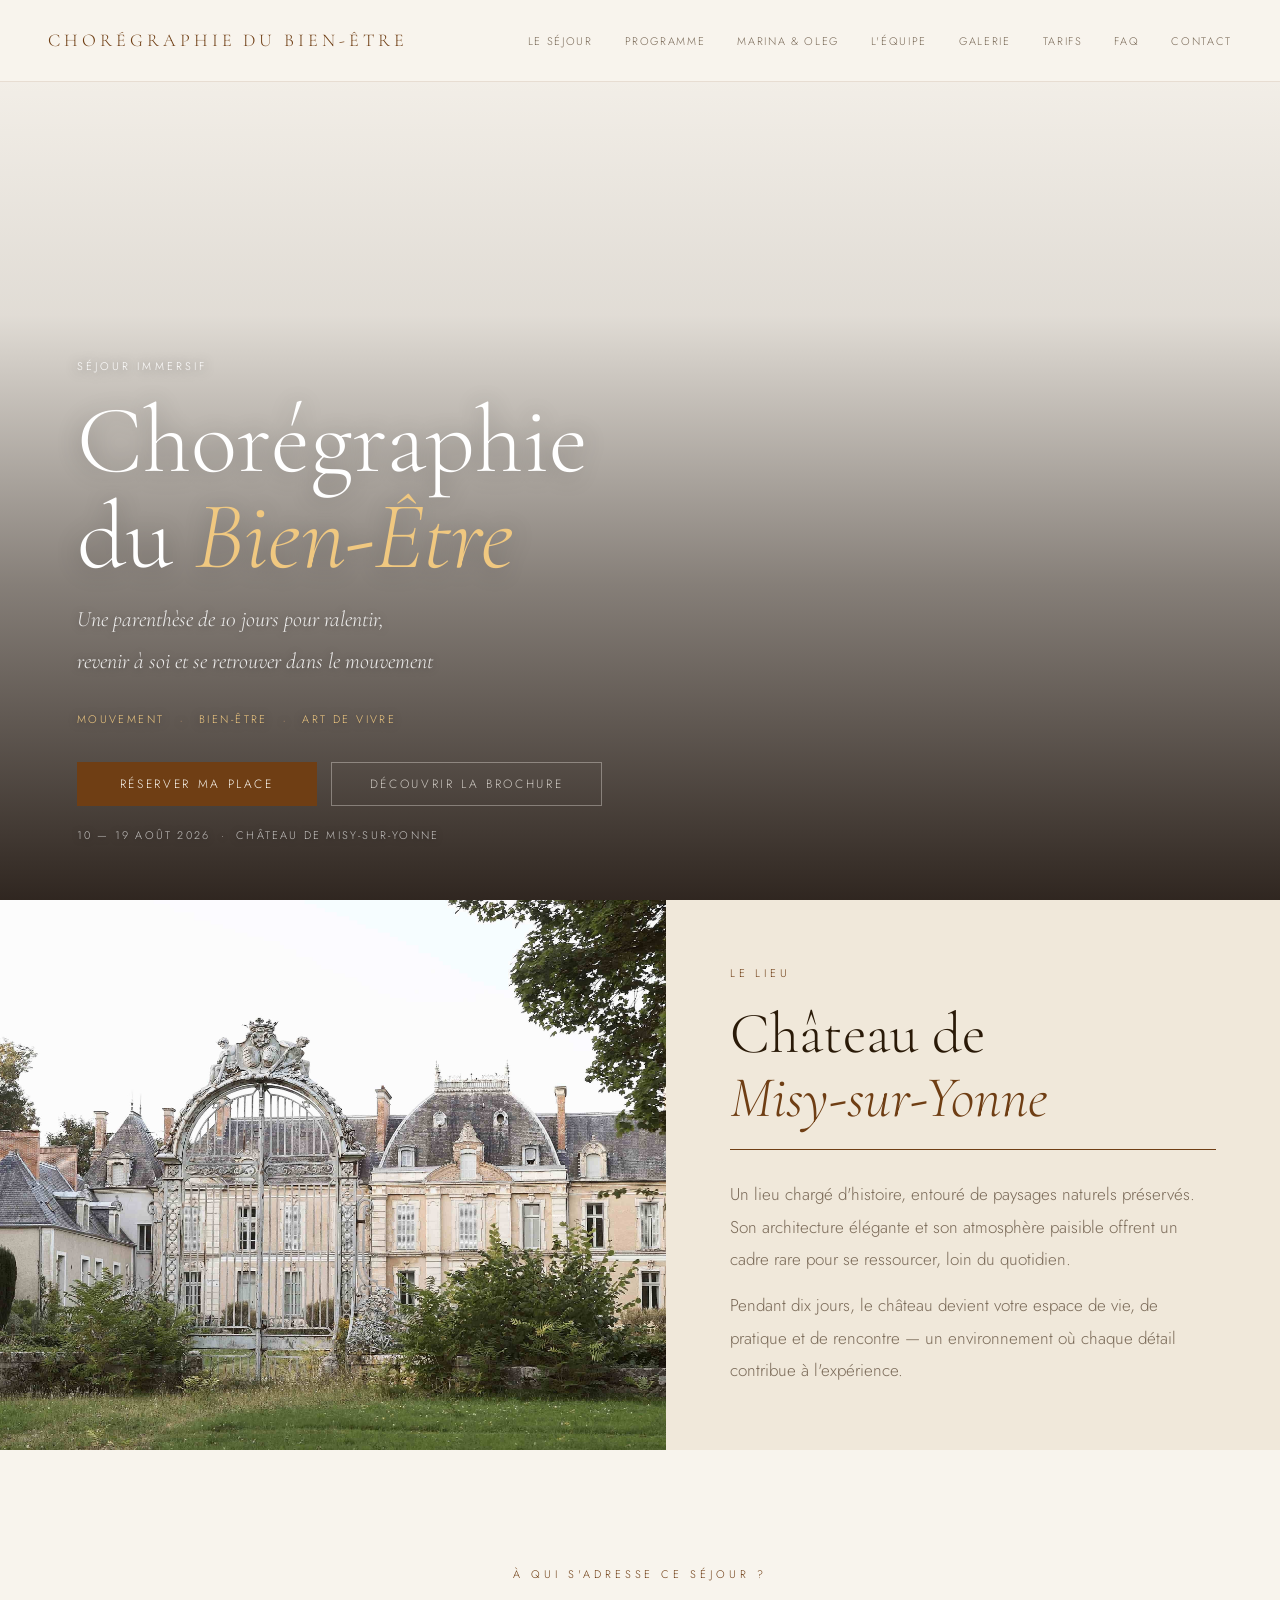
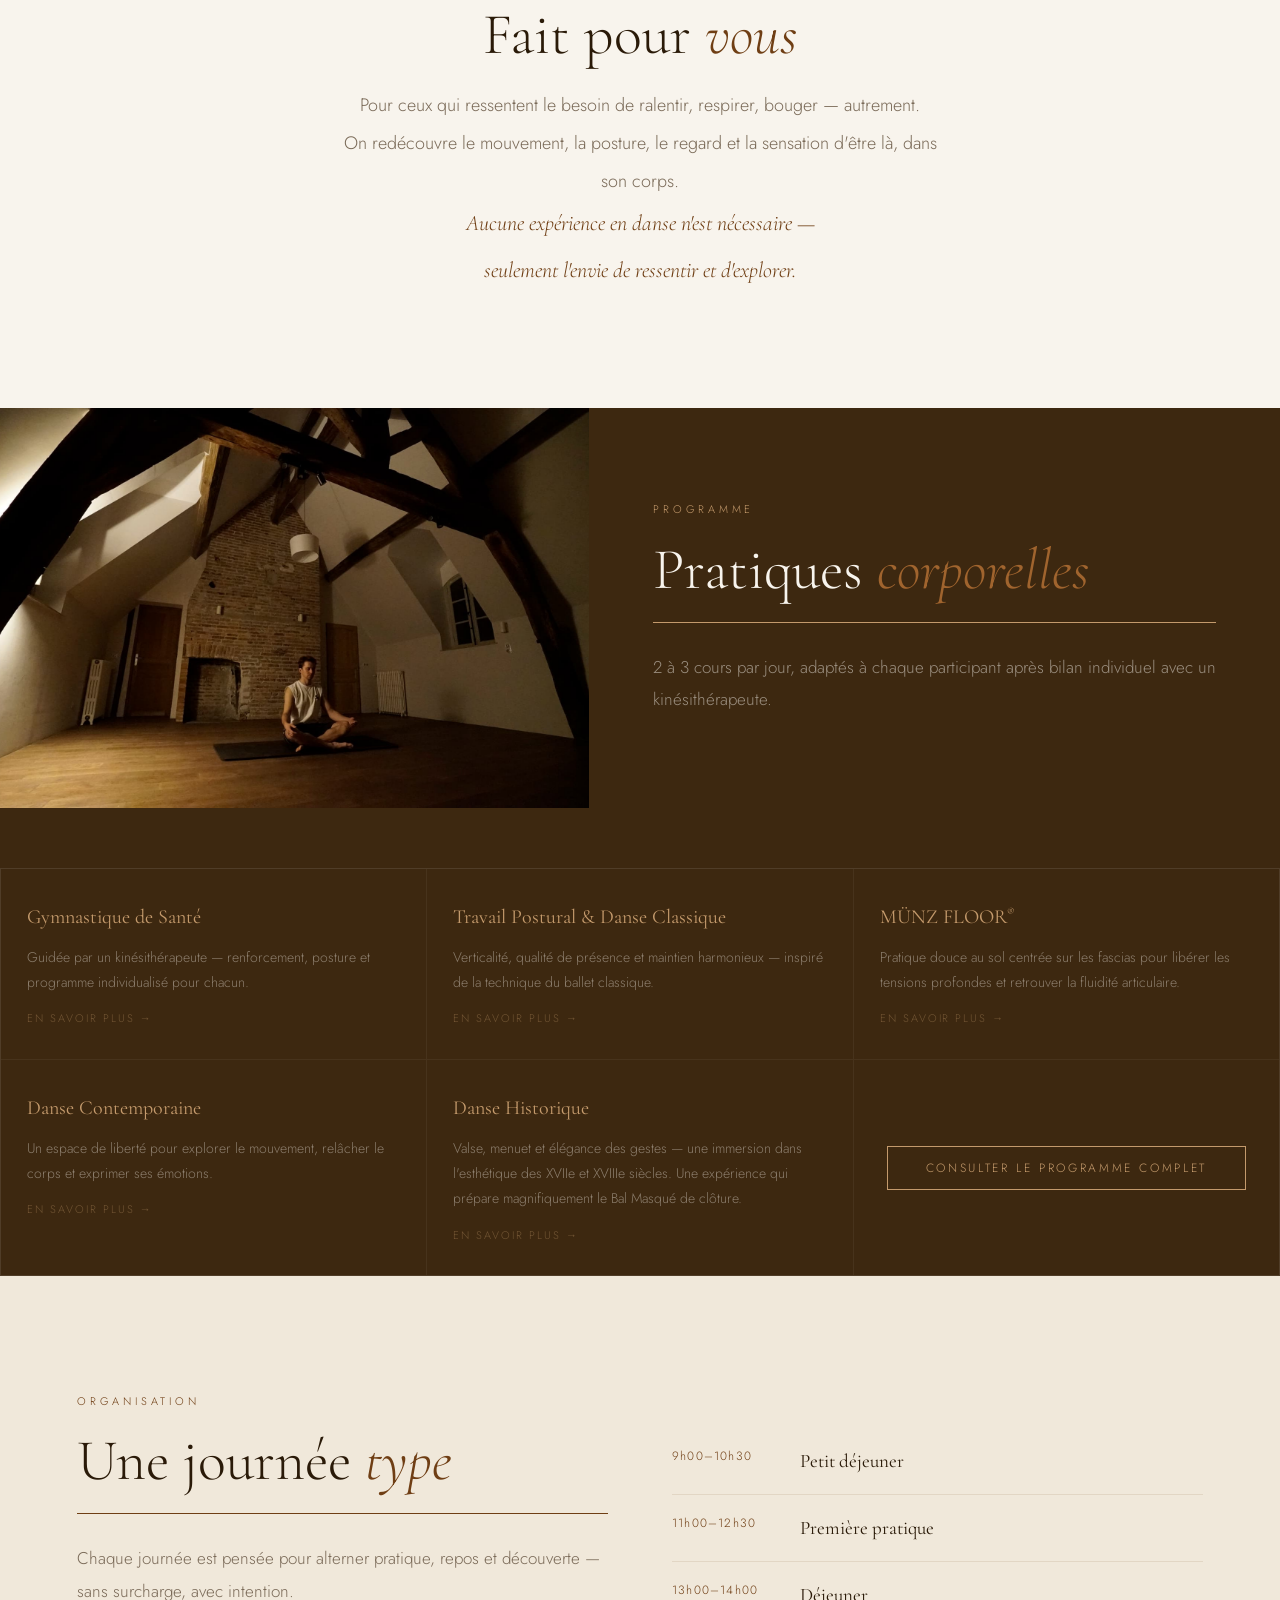
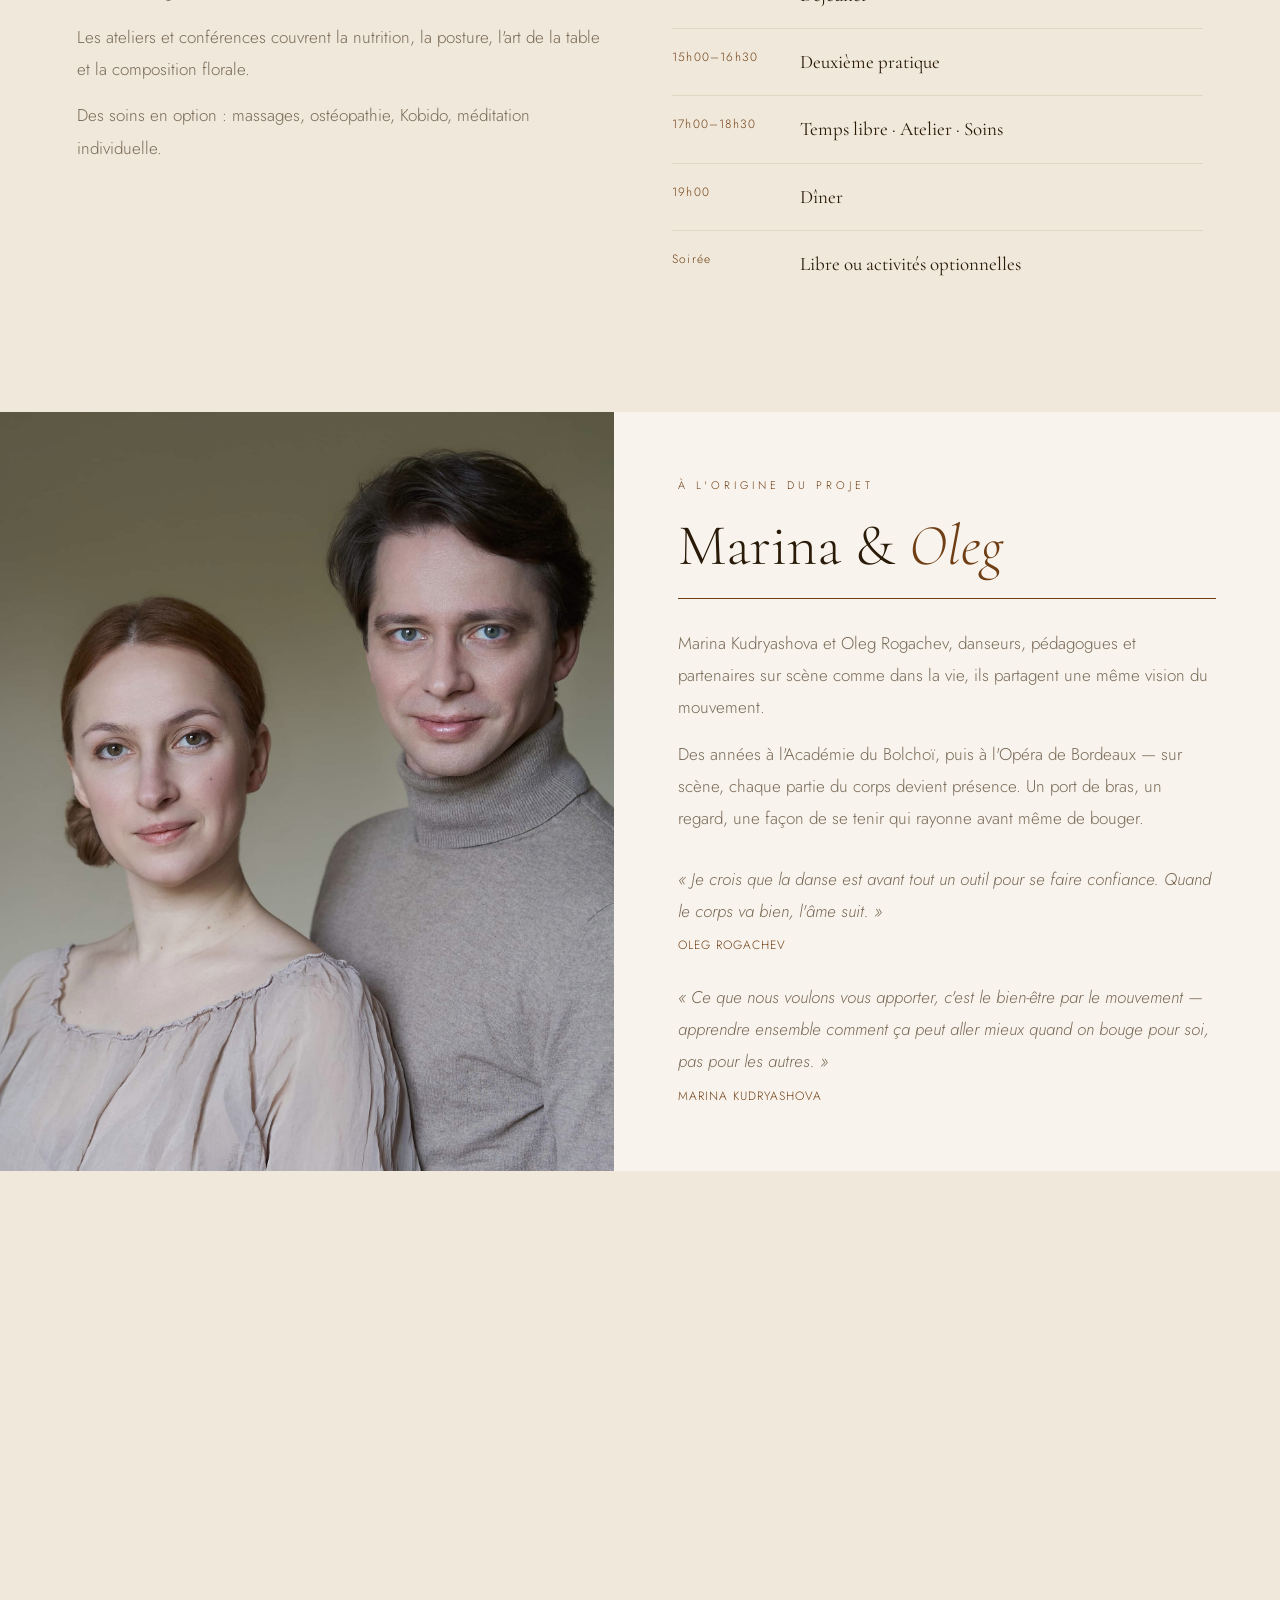
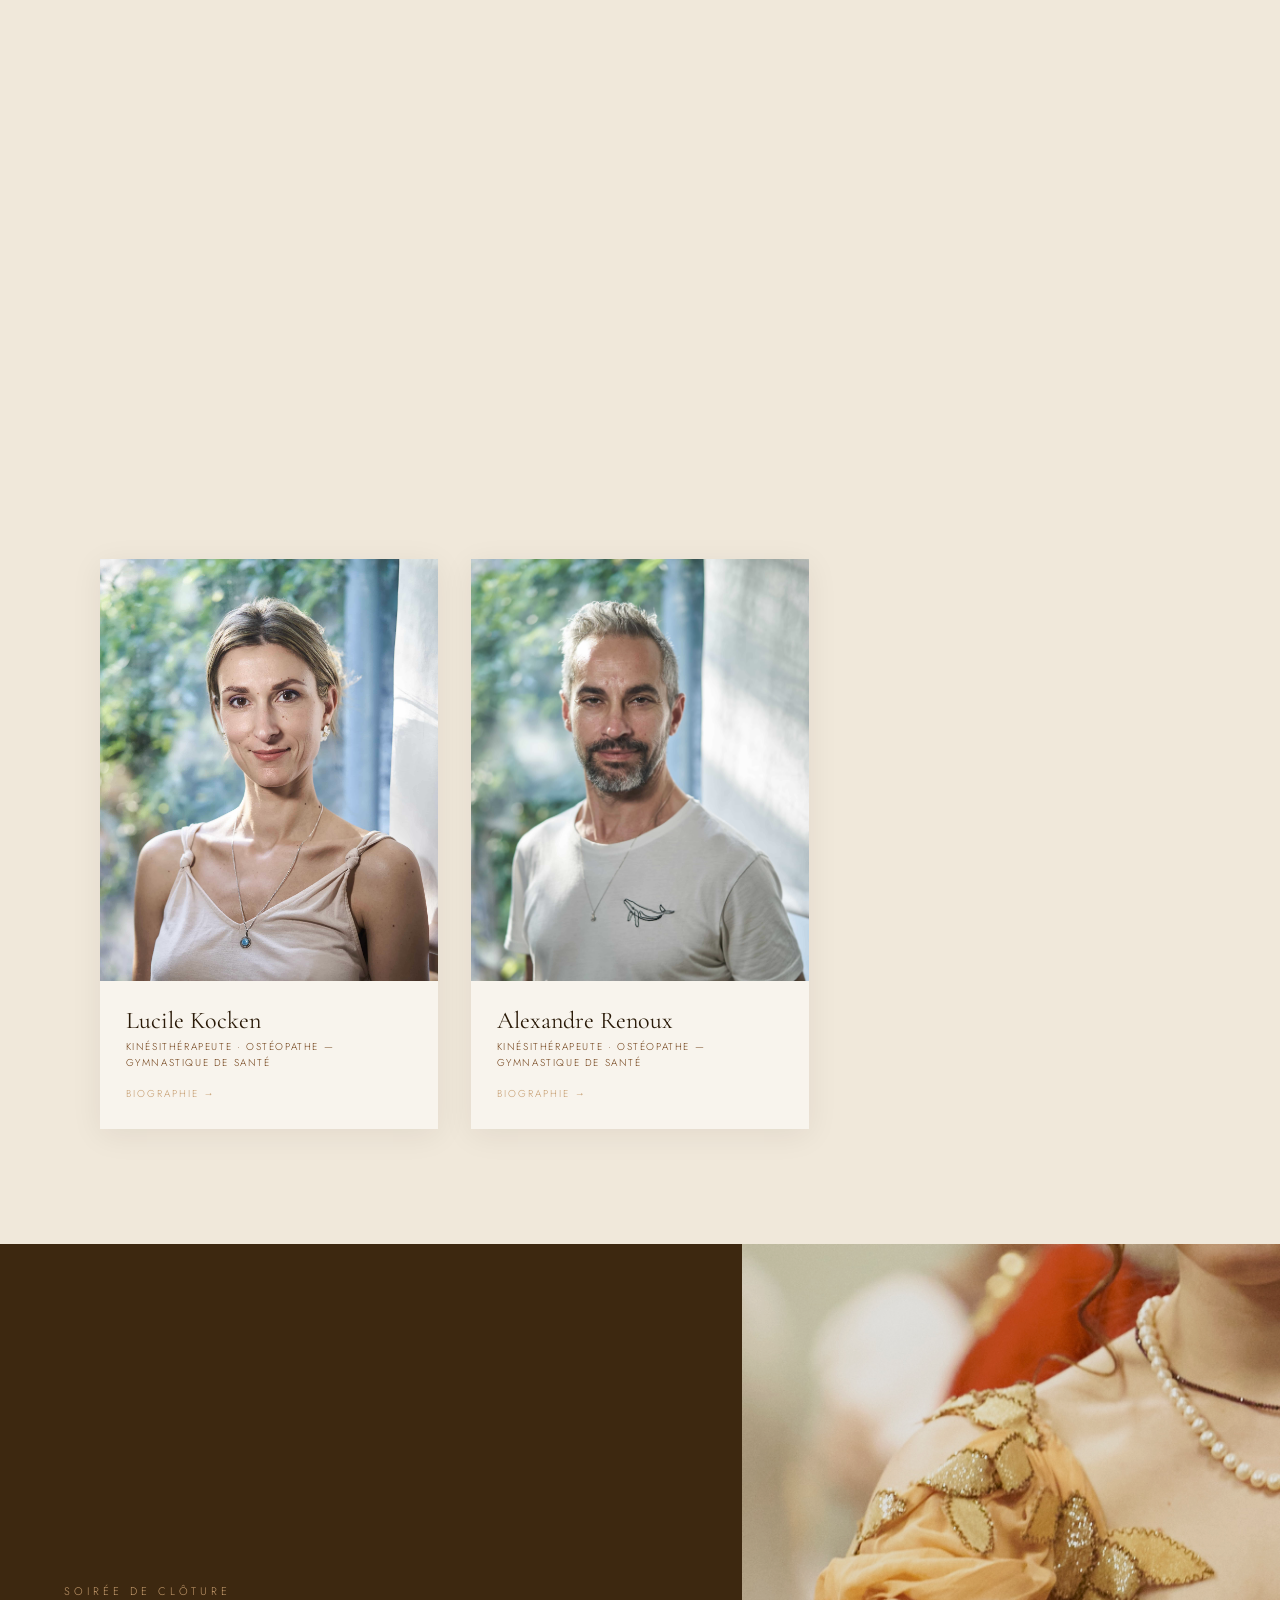
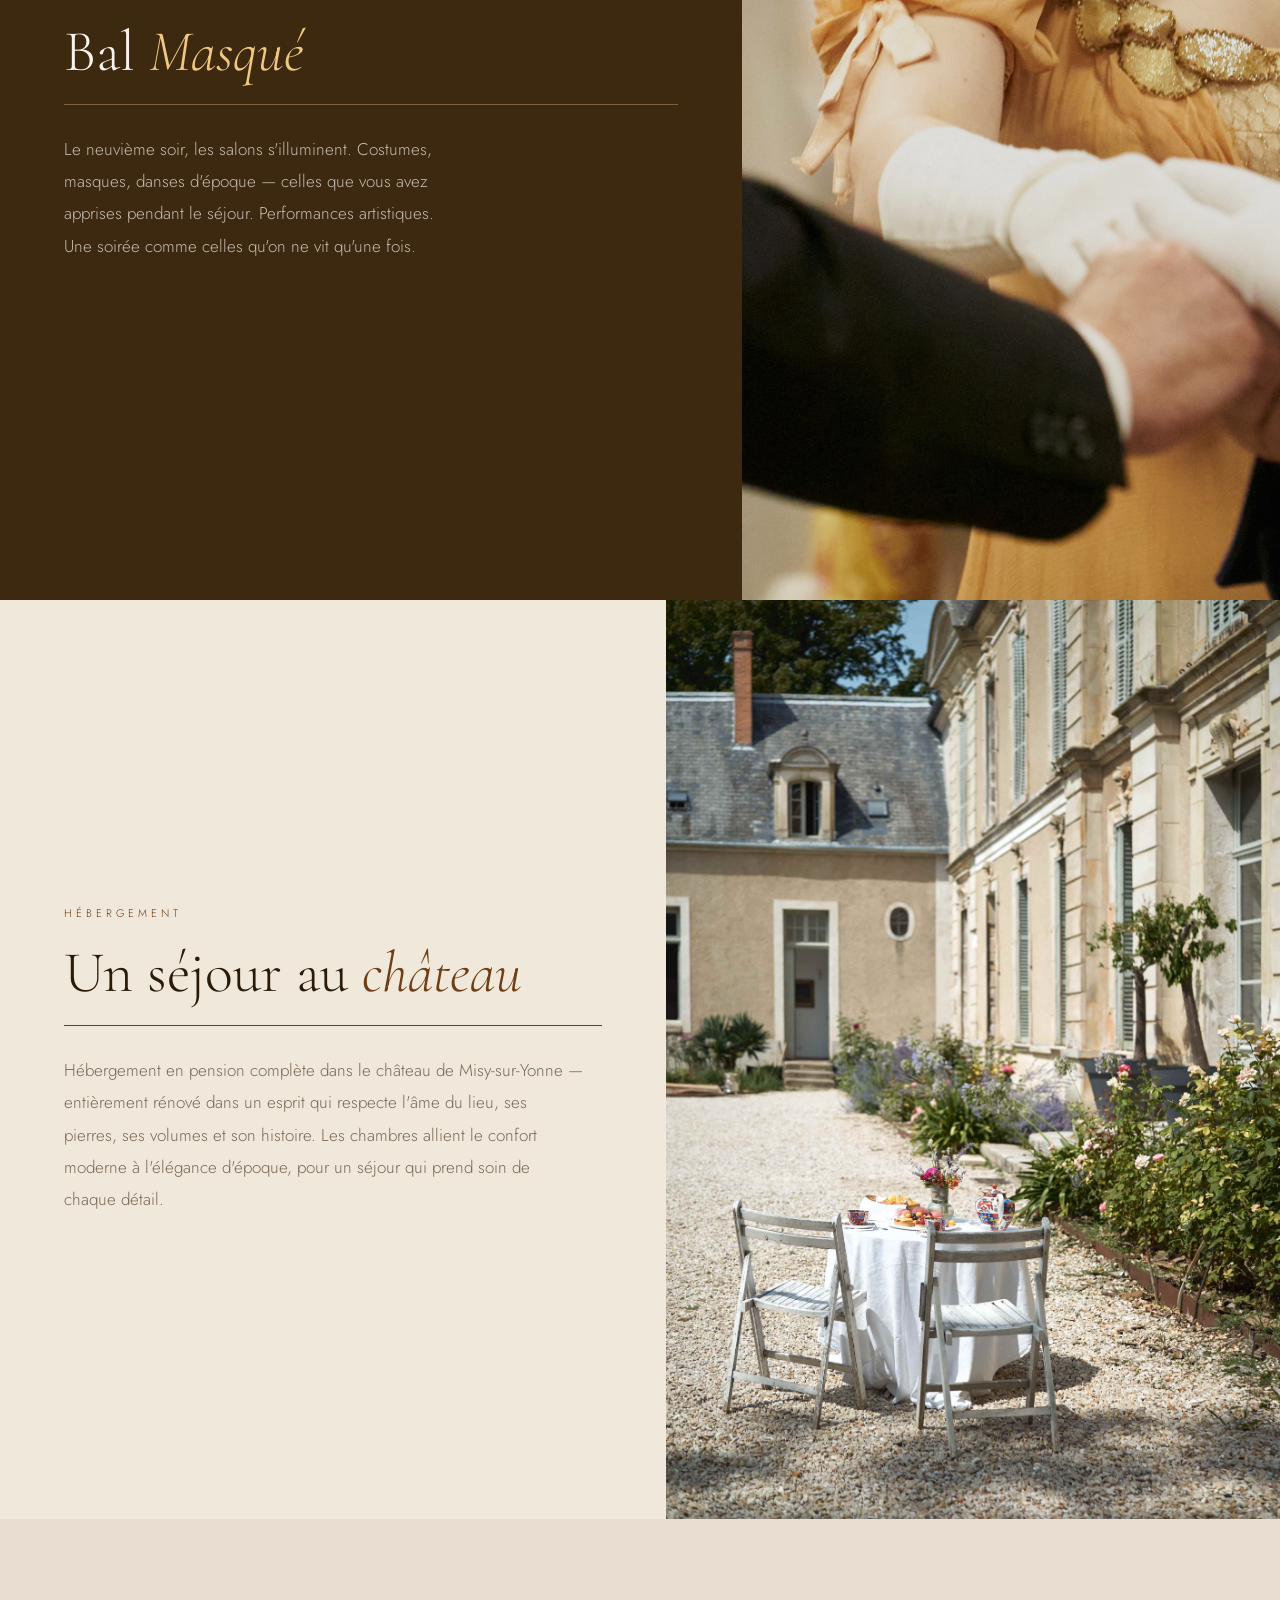
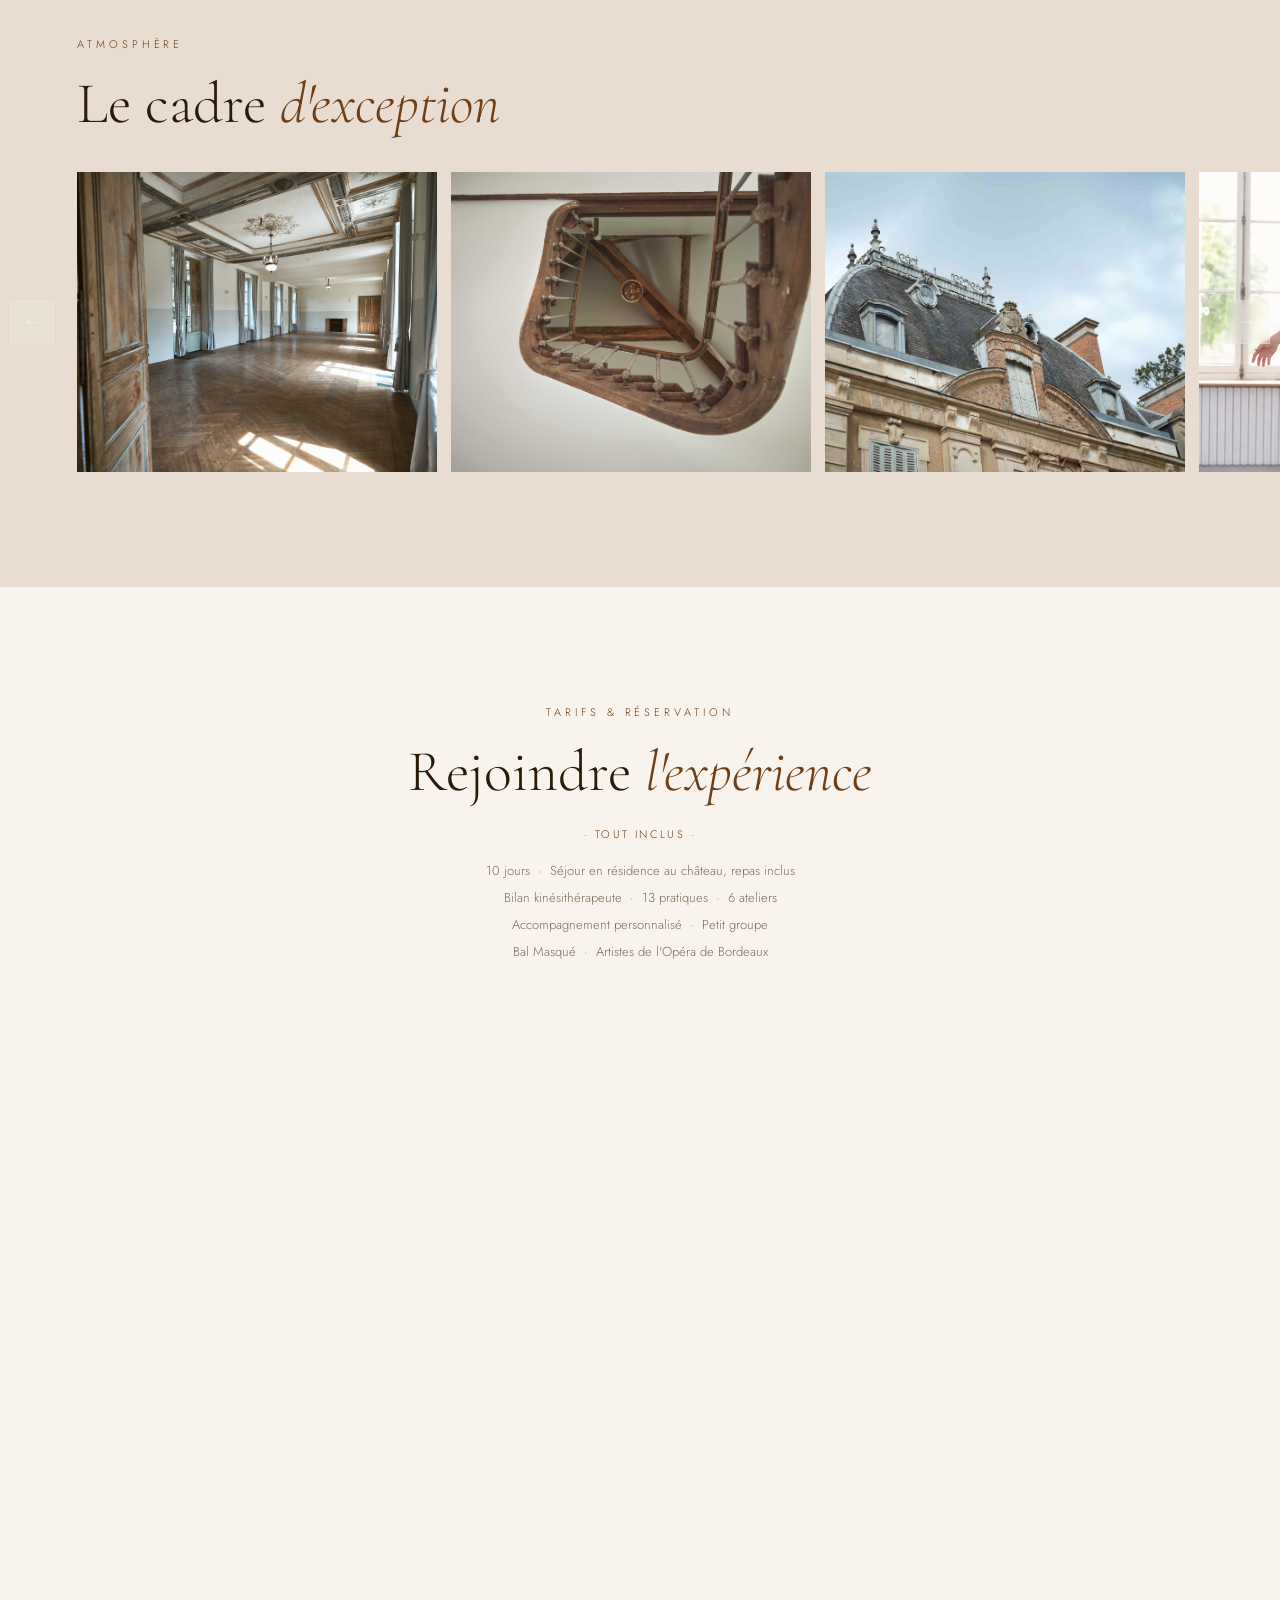
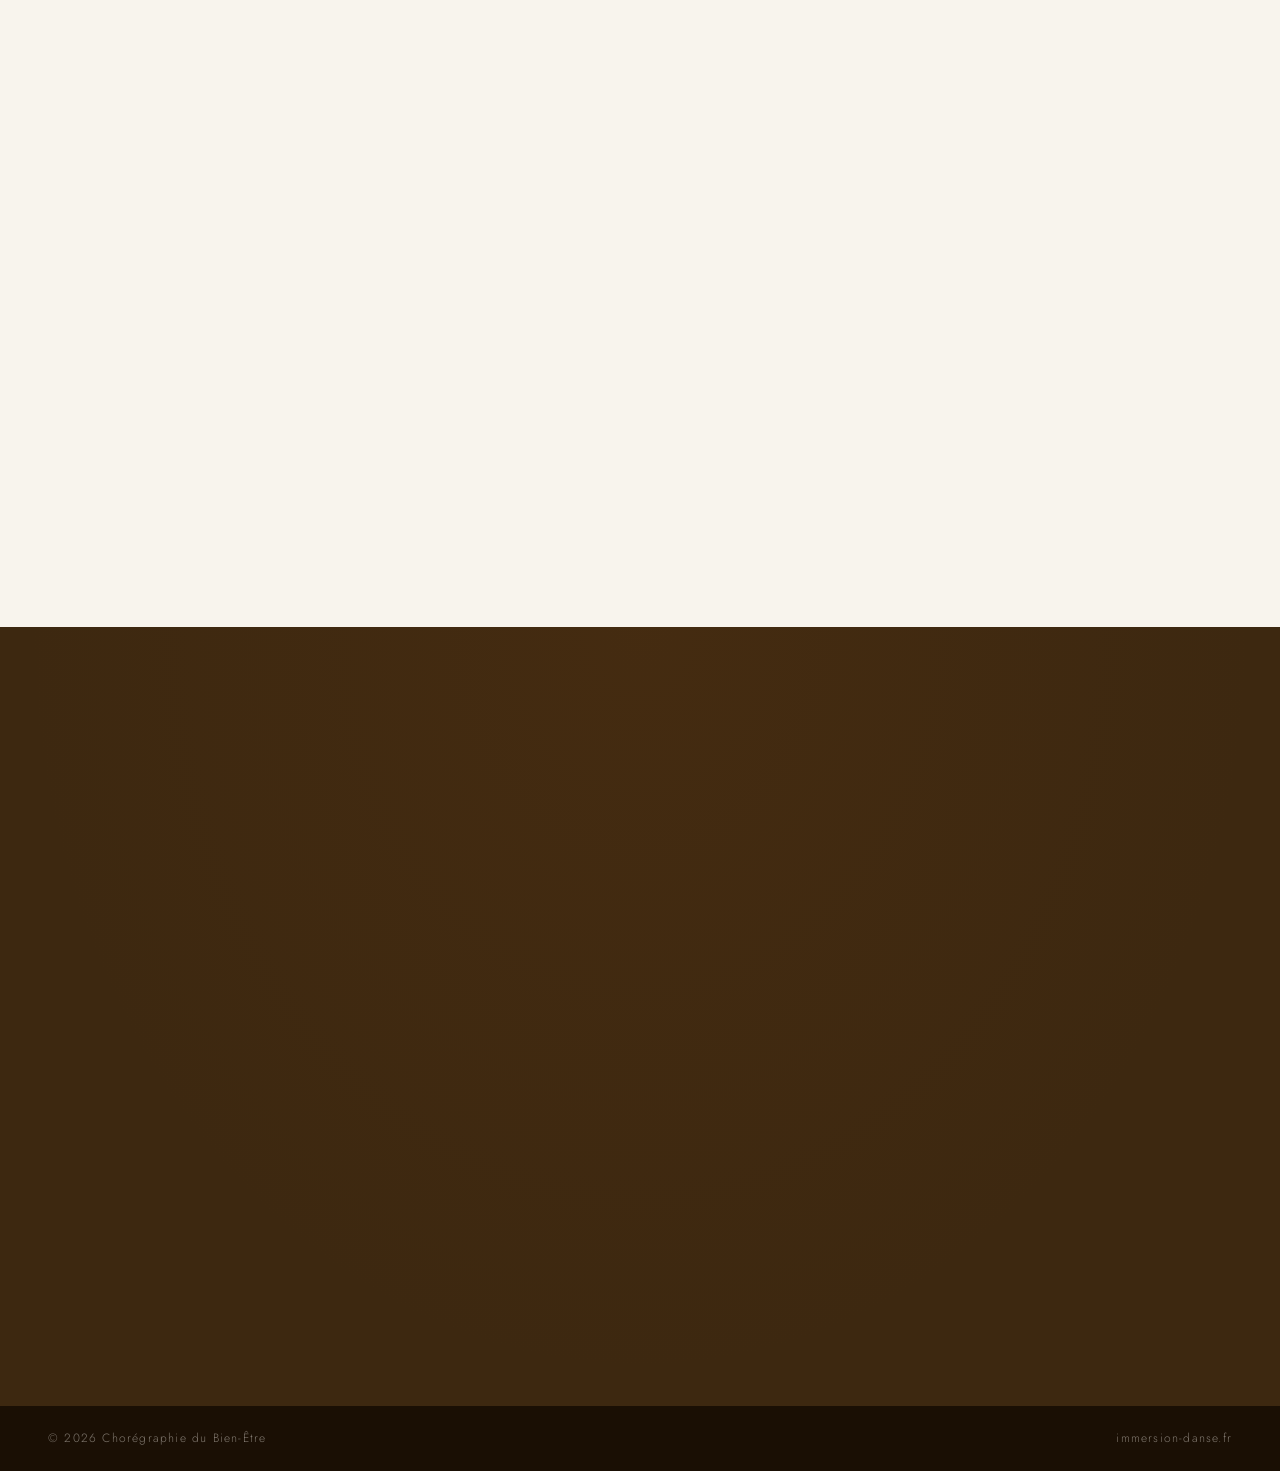
==== commit 2913b451: "Add files via upload" ====
--- a/index.html
+++ b/index.html
@@ -52,7 +52,7 @@
     nav.shrunk{padding:14px 48px}
     .nav-burger{display:none;flex-direction:column;gap:5px;cursor:pointer;padding:4px;background:none;border:none}
     .nav-burger span{width:24px;height:1px;background:var(--gold);display:block}
-    .nav-mobile{display:none;position:fixed;top:0;left:0;width:100vw;height:100vh;height:-webkit-fill-available;height:100dvh;background:var(--cream);z-index:210;flex-direction:column;align-items:center;justify-content:center;gap:22px;
+    .nav-mobile{display:none;position:fixed;top:0;left:0;width:100vw;height:100vh;height:-webkit-fill-available;background:var(--cream);z-index:210;flex-direction:column;align-items:center;justify-content:center;gap:22px;
       padding-top:max(64px,env(safe-area-inset-top,0px) + 56px);
       padding-bottom:max(24px,env(safe-area-inset-bottom,0px) + 16px);
       box-sizing:border-box}
@@ -387,6 +387,48 @@
       .bal-text p,
       .heb-text p{max-width:520px}
     }
+
+    /* ÉQUIPE */
+    #equipe{background:var(--warm);padding:var(--sp) clamp(20px,6vw,80px)}
+    .equipe-header{max-width:680px;margin:0 auto clamp(40px,5vw,60px);text-align:center}
+    .equipe-header h2{margin:0 auto 18px}
+    .equipe-header .line{margin:0 auto 24px}
+    .equipe-header p{margin:0 auto;text-align:center;font-size:17px}
+    .equipe-grid{display:grid;grid-template-columns:repeat(3,1fr);gap:clamp(24px,2.6vw,36px);max-width:1080px;margin:0 auto}
+    .equipe-card{background:var(--cream);display:flex;flex-direction:column;overflow:hidden;box-shadow:0 6px 30px rgba(42,26,8,.07);cursor:pointer;transition:transform .25s ease,box-shadow .25s ease}
+    @media(hover:hover){.equipe-card:hover{transform:translateY(-4px);box-shadow:0 14px 40px rgba(42,26,8,.13)}}
+    .equipe-photo{width:100%;aspect-ratio:4/5;overflow:hidden;background:var(--warm2)}
+    .equipe-photo img{width:100%;height:100%;object-fit:cover;object-position:center 20%;filter:grayscale(12%);display:block;transition:transform .45s ease}
+    @media(hover:hover){.equipe-card:hover .equipe-photo img{transform:scale(1.04)}}
+    .equipe-body{padding:clamp(20px,2vw,28px)}
+    .equipe-name{font-family:'Cormorant Garamond',serif;font-size:24px;font-weight:400;color:var(--dark);margin-bottom:5px;line-height:1.15;display:block}
+    .equipe-role{font-size:10px;letter-spacing:.16em;text-transform:uppercase;color:var(--gold);line-height:1.6;display:block;margin-bottom:14px}
+    .equipe-hint{font-size:10px;letter-spacing:.2em;text-transform:uppercase;color:var(--gold-pale);display:block}
+    @media(max-width:899px){.equipe-grid{grid-template-columns:repeat(2,1fr);gap:24px}}
+    @media(max-width:640px){
+      .equipe-grid{
+        display:flex;grid-template-columns:none;max-width:none;margin:0;
+        gap:16px;overflow-x:auto;scroll-snap-type:x mandatory;
+        -webkit-overflow-scrolling:touch;overscroll-behavior-x:contain;
+        padding-bottom:4px;scrollbar-width:none;
+      }
+      .equipe-grid::-webkit-scrollbar{display:none}
+      .equipe-card{flex:0 0 80%;max-width:330px;scroll-snap-align:start}
+      .equipe-name{font-size:25px}
+    }
+
+    /* ÉQUIPE — points de navigation (mobile) */
+    .equipe-dots{display:none}
+    @media(max-width:640px){
+      .equipe-dots{display:flex;justify-content:center;gap:9px;margin-top:26px}
+      .equipe-dots button{width:7px;height:7px;border-radius:50%;border:none;padding:0;-webkit-appearance:none;appearance:none;background:rgba(111,62,20,.22);cursor:pointer;transition:transform .3s ease,background .3s ease}
+      .equipe-dots button.active{background:var(--gold-pale);transform:scale(1.4)}
+    }
+
+    /* ÉQUIPE — bio dans le lightbox */
+    .elb-bio p{font-size:15px;color:rgba(248,244,237,.65);line-height:1.9;max-width:none}
+    .elb-bio p+p{margin-top:14px}
+    @media(min-width:1200px){.elb-bio p{font-size:16px}}
   </style>
 </head>
 <body>
@@ -398,6 +440,7 @@
     <li><a href="#concept">Le séjour</a></li>
     <li><a href="#pratiques">Programme</a></li>
     <li><a href="#fondateurs">Marina & Oleg</a></li>
+    <li><a href="#equipe">L'équipe</a></li>
     <li><a href="#galerie">Galerie</a></li>
     <li><a href="#tarifs">Tarifs</a></li>
     <li><a href="#faq">FAQ</a></li>
@@ -415,6 +458,7 @@
   <a href="#concept" class="mobile-link">Le séjour</a>
   <a href="#pratiques" class="mobile-link">Programme</a>
   <a href="#fondateurs" class="mobile-link">Marina & Oleg</a>
+  <a href="#equipe" class="mobile-link">L'équipe</a>
   <a href="#galerie" class="mobile-link">Galerie</a>
   <a href="#tarifs" class="mobile-link">Tarifs</a>
   <a href="#faq" class="mobile-link">FAQ</a>
@@ -530,6 +574,70 @@
     </div>
   </div>
 </section>
+
+<!-- ÉQUIPE -->
+<section id="equipe">
+  <div class="equipe-header reveal">
+    <span class="section-label">L'équipe</span>
+    <h2>Ceux qui vous <em>accompagnent</em></h2>
+    <div class="line"></div>
+    <p>Une équipe réunie pour ce séjour — danse, mouvement et soin du corps, chacun dans sa discipline.</p>
+  </div>
+  <div class="equipe-grid">
+    <div class="equipe-card reveal" data-membre="marina">
+      <div class="equipe-photo"><img src="marina-kudryashova-danseuse-pedagogue.jpg" alt="Marina Kudryashova — danseuse de l'Opéra National de Bordeaux, pédagogue" loading="lazy"/></div>
+      <div class="equipe-body">
+        <span class="equipe-name">Marina Kudryashova</span>
+        <span class="equipe-role">Danse Classique &amp; Posture · Danse Historique</span>
+        <span class="equipe-hint">Biographie →</span>
+      </div>
+    </div>
+    <div class="equipe-card reveal" data-membre="oleg">
+      <div class="equipe-photo"><img src="oleg-rogachev-premier-danseur.jpg" alt="Oleg Rogachev — Premier Danseur à l'Opéra National de Bordeaux, pédagogue" loading="lazy"/></div>
+      <div class="equipe-body">
+        <span class="equipe-name">Oleg Rogachev</span>
+        <span class="equipe-role">Danse Contemporaine · Danse Historique</span>
+        <span class="equipe-hint">Biographie →</span>
+      </div>
+    </div>
+    <div class="equipe-card reveal" data-membre="virginie">
+      <div class="equipe-photo"><img src="virginie-lescouet-munz-floor.jpg" alt="Virginie Lescouet — coach Münz Floor®" loading="lazy"/></div>
+      <div class="equipe-body">
+        <span class="equipe-name">Virginie Lescouet</span>
+        <span class="equipe-role">MÜNZ FLOOR<sup style="font-size:9px;vertical-align:super">®</sup></span>
+        <span class="equipe-hint">Biographie →</span>
+      </div>
+    </div>
+    <div class="equipe-card reveal" data-membre="lucile">
+      <div class="equipe-photo"><img src="lucile-kocken-kinesitherapeute.jpg" alt="Lucile Kocken — masseur-kinésithérapeute et ostéopathe D.O." loading="lazy"/></div>
+      <div class="equipe-body">
+        <span class="equipe-name">Lucile Kocken</span>
+        <span class="equipe-role">Kinésithérapeute · Ostéopathe — Gymnastique de Santé</span>
+        <span class="equipe-hint">Biographie →</span>
+      </div>
+    </div>
+    <div class="equipe-card reveal" data-membre="alexandre">
+      <div class="equipe-photo"><img src="alexandre-renoux-osteopathe.jpg" alt="Alexandre Renoux — masseur-kinésithérapeute et ostéopathe D.O." loading="lazy"/></div>
+      <div class="equipe-body">
+        <span class="equipe-name">Alexandre Renoux</span>
+        <span class="equipe-role">Kinésithérapeute · Ostéopathe — Gymnastique de Santé</span>
+        <span class="equipe-hint">Biographie →</span>
+      </div>
+    </div>
+  </div>
+  <div class="equipe-dots" id="equipeDots"></div>
+</section>
+
+<!-- ÉQUIPE LIGHTBOX -->
+<div class="pratique-lb" id="equipeLb">
+  <div class="pratique-lb-box">
+    <button class="pratique-lb-close" id="equipeLbClose" aria-label="Fermer">✕</button>
+    <span class="pratique-lb-tag" id="elbRole"></span>
+    <h3 class="pratique-lb-title" id="elbName"></h3>
+    <div class="pratique-lb-line"></div>
+    <div class="elb-bio" id="elbBio"></div>
+  </div>
+</div>
 
 <!-- BAL MASQUÉ -->
 <section id="bal">
@@ -856,7 +964,13 @@
     document.body.style.right='';
     document.body.style.overflow='';
     document.body.style.paddingRight='';
+    /* désactiver le smooth-scroll le temps de restaurer la position,
+       sinon la page défile depuis le haut jusqu'à la position d'origine */
+    var _html=document.documentElement;
+    var _prev=_html.style.scrollBehavior;
+    _html.style.scrollBehavior='auto';
     window.scrollTo(0,_savedScrollY);
+    _html.style.scrollBehavior=_prev;
   }
 }
 
@@ -1153,38 +1267,38 @@
   var data={
     gym:{
       title:"Gymnastique de Santé",
-      desc:"Un programme de renforcement musculaire et de rééducation posturale conçu individuellement pour chaque participant. Avant le séjour, chaque personne bénéficie d'un bilan complet avec notre kinésithérapeute pour identifier ses besoins spécifiques — douleurs chroniques, posture, mobilité — et adapter les exercices en conséquence.",
-      pedName:"Marina Kudryashova & Oleg Rogachev",
-      pedRole:"Kinésithérapeute · Spécialiste mouvement et posture",
-      pedBio:""
+      desc:"Un programme de renforcement musculaire et de rééducation posturale conçu individuellement pour chaque participant. Dès le premier jour, chacun bénéficie d'un bilan complet avec nos kinésithérapeutes pour identifier ses besoins spécifiques — douleurs chroniques, posture, mobilité — et adapter les exercices en conséquence.",
+      pedName:"Lucile Kocken & Alexandre Renoux",
+      pedRole:"Kinésithérapeutes · Ostéopathes D.O.",
+      pedBio:"Ils exercent en duo à Bordeaux et suivent les danseurs du Ballet de l'Opéra de Bordeaux. Ensemble, ils conçoivent pour chacun un programme sur mesure, à partir d'un bilan individuel."
     },
     barre:{
       title:"Travail Postural & Danse Classique",
       desc:"Inspirée de la technique du ballet classique, cette pratique travaille la verticalité, l'alignement du corps et la qualité de présence. Aucune expérience préalable n'est nécessaire : les exercices sont adaptés à chaque niveau. On y développe un maintien harmonieux et une présence corporelle raffinée.",
       pedName:"Marina Kudryashova",
       pedRole:"Danseuse · Pédagogue · Académie du Bolchoï",
-      pedBio:""
+      pedBio:"Passée par le Bolchoï et l'Opéra de Bordeaux, elle transmet l'élégance du ballet classique — une présence qui rayonne avant même le premier mouvement."
     },
     munz:{
       title:"MÜNZ FLOOR®",
       desc:"Le Münz Floor® est une pratique somatique douce travaillant au sol. Cette méthode mobilise les fascias pour libérer les tensions profondes. Elle permet de retrouver la fluidité articulaire et de développer une mobilité plus consciente et habitée. Idéale pour les personnes souffrant de tensions chroniques.",
-      pedName:"Marina Kudryashova & Oleg Rogachev",
-      pedRole:"Certifié Münz Floor®",
-      pedBio:""
+      pedName:"Virginie Lescouet",
+      pedRole:"Certifiée Münz Floor®",
+      pedBio:"Formée auprès de Maurice Béjart, puis directement par Alexandre Münz, elle guide le corps dans un travail lent et profond sur les fascias."
     },
     contemporaine:{
       title:"Danse Contemporaine",
       desc:"La danse contemporaine est un espace de liberté totale. Les séances alternent improvisation guidée, travail sur les qualités de mouvement et partage en groupe. Un espace rare pour relâcher les tensions et reconnecter avec le plaisir du mouvement.",
-      pedName:"Marina Kudryashova",
-      pedRole:"Danseuse · Chorégraphe · Opéra National de Bordeaux",
-      pedBio:""
+      pedName:"Oleg Rogachev",
+      pedRole:"Premier Danseur · Opéra National de Bordeaux",
+      pedBio:"Formé au Bolchoï, il a dansé le répertoire contemporain de Kylián, Naharin et Béjart. C'est cette liberté du mouvement qu'il partage ici."
     },
     historique:{
       title:"Danse Historique",
       desc:"Valse, menuet — les danses de cour des XVIIe et XVIIIe siècles. Ces formes élégantes développent la grâce naturelle des gestes, la conscience de l'espace et une présence cérémonieuse. Une expérience unique qui culmine lors du Bal Masqué de clôture.",
       pedName:"Marina Kudryashova & Oleg Rogachev",
-      pedRole:"Danseurs · Pédagogues · Spécialistes danse historique",
-      pedBio:""
+      pedRole:"Danseurs · Spécialistes danse historique",
+      pedBio:"Marina a signé la valse des Bals de l'Opéra de Bordeaux. Ensemble, ils préparent chacun aux danses d'époque du Bal Masqué."
     }
   };
 
@@ -1222,6 +1336,111 @@
   });
 })();
 
+/* ── ÉQUIPE LIGHTBOX (biographies complètes) ── */
+(function(){
+  var membres={
+    marina:{
+      name:"Marina Kudryashova",
+      role:"Danse Classique & Posture · Danse Historique",
+      bio:["Danseuse à l'Opéra National de Bordeaux, Marina Kudryashova est diplômée de l'Académie du Ballet du Bolchoï à Moscou. Soliste au Théâtre Stanislavski de Moscou, elle a également été invitée par l'Opéra de Paris pour la Soirée Balanchine.",
+        "Sur scène, elle a interprété les grands rôles du répertoire classique — Odette-Odile, Marie de Casse-Noisette, Mercédès de Don Quichotte — comme les œuvres contemporaines de Naharin, Ekman, Preljocaj et Robbins. Mais c'est la danse classique et historique qu'elle transmet ici : le port de bras, l'aplomb — une tenue qui rayonne avant même de bouger, et qui se garde bien au-delà du studio.",
+        "Diplômée de l'Académie du Bolchoï comme professeure et répétitrice, Marina enseigne en France comme à l'étranger : masterclasses dans les écoles de danse, ateliers réguliers à l'Opéra National de Bordeaux, une année comme professeure consultante en danse historique au sein de l'association Artécole. Chorégraphe, elle a signé la valse de la première édition des Bals de l'Opéra de Bordeaux. Au château, c'est elle qui prépare chacun à son propre bal — elle accompagne, guide chacun à son rythme, et l'amène vers ce moment où le geste devient grâce."]
+    },
+    oleg:{
+      name:"Oleg Rogachev",
+      role:"Danse Contemporaine · Danse Historique",
+      bio:["Premier Danseur à l'Opéra National de Bordeaux, Oleg Rogachev est diplômé avec mention de l'Académie du Ballet du Bolchoï à Moscou. Il s'est formé également à la Royal Ballet School de Londres et au NDT Summer Intensive de La Haye.",
+        "Sur scène, il a dansé les grands rôles classiques — Siegfried, Albrecht, Roméo, Basilio — mais aussi le répertoire contemporain de Kylián, Naharin, Duato, Béjart et Ekman. C'est ce langage-là, celui du mouvement libre et de l'expression, qu'il partage ici.",
+        "Diplômé de l'Académie du Bolchoï comme professeur et répétiteur, Oleg enseigne depuis des années — en master-classes, en France comme à l'étranger. Il guide le groupe et chacun en particulier. Il ne corrige pas, il n'impose pas une technique — il met en mouvement. Par la musique, par sa présence, il amène chacun là où le geste devient naturel, où le corps se met à parler de lui-même."]
+    },
+    virginie:{
+      name:"Virginie Lescouet",
+      role:"Certifiée Münz Floor®",
+      bio:["Danseuse formée sous le regard de Maurice Béjart à Lausanne, Virginie a ensuite dansé pour plusieurs compagnies en Allemagne et en Italie.",
+        "Une blessure l'a amenée vers l'enseignement — et c'est devenu sa vocation. Depuis 25 ans, elle accompagne ses élèves en danse classique et contemporaine.",
+        "En mars 2020, elle découvre le Münz Floor®, un vrai coup de foudre. Elle se forme quelques mois plus tard directement auprès d'Alexandre Münz, le fondateur de cette méthode primée à l'échelle internationale. Travaillant en profondeur sur le système fascial, elle guide le corps à travers des mouvements lents, fluides et segmentés de rotation et contre-rotation au sol — un véritable « massage de l'intérieur » qui libère les articulations et les tensions myofasciales. Elle devient ainsi la première coach à transmettre la méthode en Italie.",
+        "Depuis six ans, Virginie fait découvrir cette approche à des personnes de tous horizons, au sein de plusieurs associations en Italie et lors de stages internationaux de danse. Prendre soin des corps par la voix la remplit de joie."]
+    },
+    lucile:{
+      name:"Lucile Kocken",
+      role:"Kinésithérapeute · Ostéopathe D.O — Gymnastique de Santé",
+      bio:["Masseur-kinésithérapeute depuis 2009 et ostéopathe D.O depuis 2016, Lucile exerce à Bordeaux Bastide.",
+        "Spécialisée dans la rééducation de l'équilibre et des vertiges depuis 2010, elle est titulaire d'un D.I.U de la faculté Paris-Sorbonne et membre du comité administratif de l'IREV (Institut de Recherche, Équilibre et Vertiges). Elle est chargée de cours à l'école d'ostéopathie Eurosteo depuis 2021.",
+        "Avec Alexandre — duo à la ville comme dans la vie professionnelle — elle met sa connaissance globale du corps au service de chacun, pour mieux comprendre ses sensations et ses besoins."]
+    },
+    alexandre:{
+      name:"Alexandre Renoux",
+      role:"Kinésithérapeute · Ostéopathe D.O — Gymnastique de Santé",
+      bio:["Masseur-kinésithérapeute depuis 2003, titulaire d'un D.U de kinésithérapie du sport (2005) et ostéopathe D.O depuis 2010, Alexandre exerce à Bordeaux Bastide.",
+        "Il a travaillé quinze ans dans le football de haut niveau aux Girondins de Bordeaux et intervient auprès des danseurs du Ballet de l'Opéra de Bordeaux depuis 2011. Il est chargé de cours à l'école d'ostéopathie Eurosteo depuis 2021.",
+        "Avec Lucile — duo à la ville comme dans la vie professionnelle — il accompagne chaque participant dans une prise en charge globale, à partir d'un bilan individuel."]
+    }
+  };
+
+  var elb=document.getElementById('equipeLb');
+  var elbName=document.getElementById('elbName');
+  var elbRole=document.getElementById('elbRole');
+  var elbBio=document.getElementById('elbBio');
+
+  function closeElb(){elb.classList.remove('open');unlockScroll();}
+  document.getElementById('equipeLbClose').addEventListener('click',closeElb);
+  elb.addEventListener('click',function(e){if(e.target===elb)closeElb();});
+  document.addEventListener('keydown',function(e){if(e.key==='Escape'&&elb.classList.contains('open'))closeElb();});
+  elb.addEventListener('touchmove',function(e){
+    if(!e.target.closest('.pratique-lb-box')){e.preventDefault();}
+  },{passive:false});
+
+  document.querySelectorAll('.equipe-card').forEach(function(card){
+    card.addEventListener('click',function(){
+      var m=membres[card.getAttribute('data-membre')];
+      if(!m)return;
+      elbName.textContent=m.name;
+      elbRole.textContent=m.role;
+      elbBio.innerHTML='';
+      m.bio.forEach(function(par){
+        var p=document.createElement('p');
+        p.textContent=par;
+        elbBio.appendChild(p);
+      });
+      elb.querySelector('.pratique-lb-box').scrollTop=0;
+      elb.classList.add('open');
+      lockScroll();
+    });
+  });
+})();
+
+/* ── ÉQUIPE SLIDER DOTS (mobile) ── */
+(function(){
+  var grid=document.querySelector('#equipe .equipe-grid');
+  var wrap=document.getElementById('equipeDots');
+  if(!grid||!wrap)return;
+  var cards=Array.prototype.slice.call(grid.querySelectorAll('.equipe-card'));
+  if(!cards.length)return;
+  cards.forEach(function(c,i){
+    var b=document.createElement('button');
+    b.type='button';
+    b.setAttribute('aria-label','Voir le membre '+(i+1));
+    b.addEventListener('click',function(){
+      var delta=c.getBoundingClientRect().left-grid.getBoundingClientRect().left;
+      grid.scrollBy({left:delta,behavior:'smooth'});
+    });
+    wrap.appendChild(b);
+  });
+  var dots=Array.prototype.slice.call(wrap.querySelectorAll('button'));
+  function update(){
+    var gl=grid.getBoundingClientRect().left;
+    var best=0,bestD=Infinity;
+    cards.forEach(function(c,i){
+      var d=Math.abs(c.getBoundingClientRect().left-gl);
+      if(d<bestD){bestD=d;best=i;}
+    });
+    dots.forEach(function(d,i){d.classList.toggle('active',i===best);});
+  }
+  grid.addEventListener('scroll',function(){window.requestAnimationFrame(update);},{passive:true});
+  window.addEventListener('resize',function(){window.requestAnimationFrame(update);});
+  update();
+})();
+
 /* ── FAQ ACCORDION ── */
 document.querySelectorAll('.faq-item').forEach(function(item){
   var btn=item.querySelector('.faq-q');
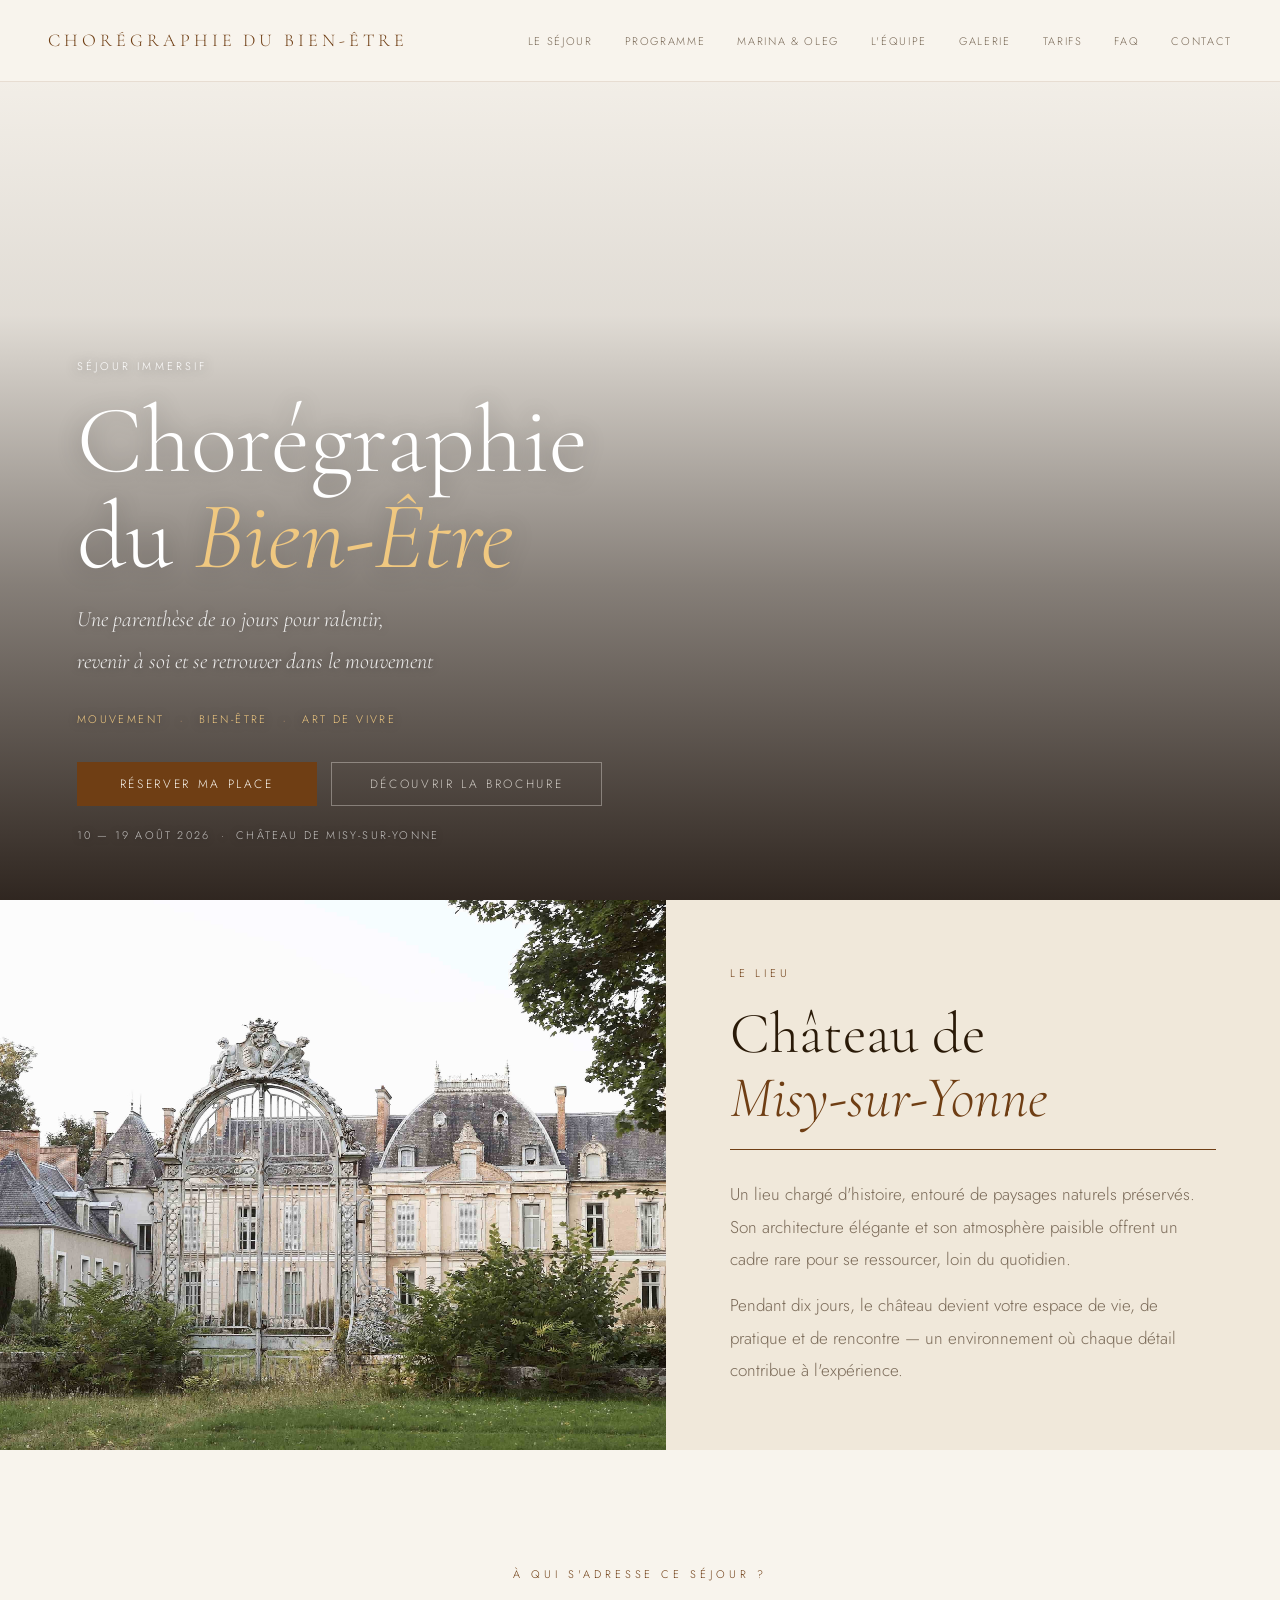
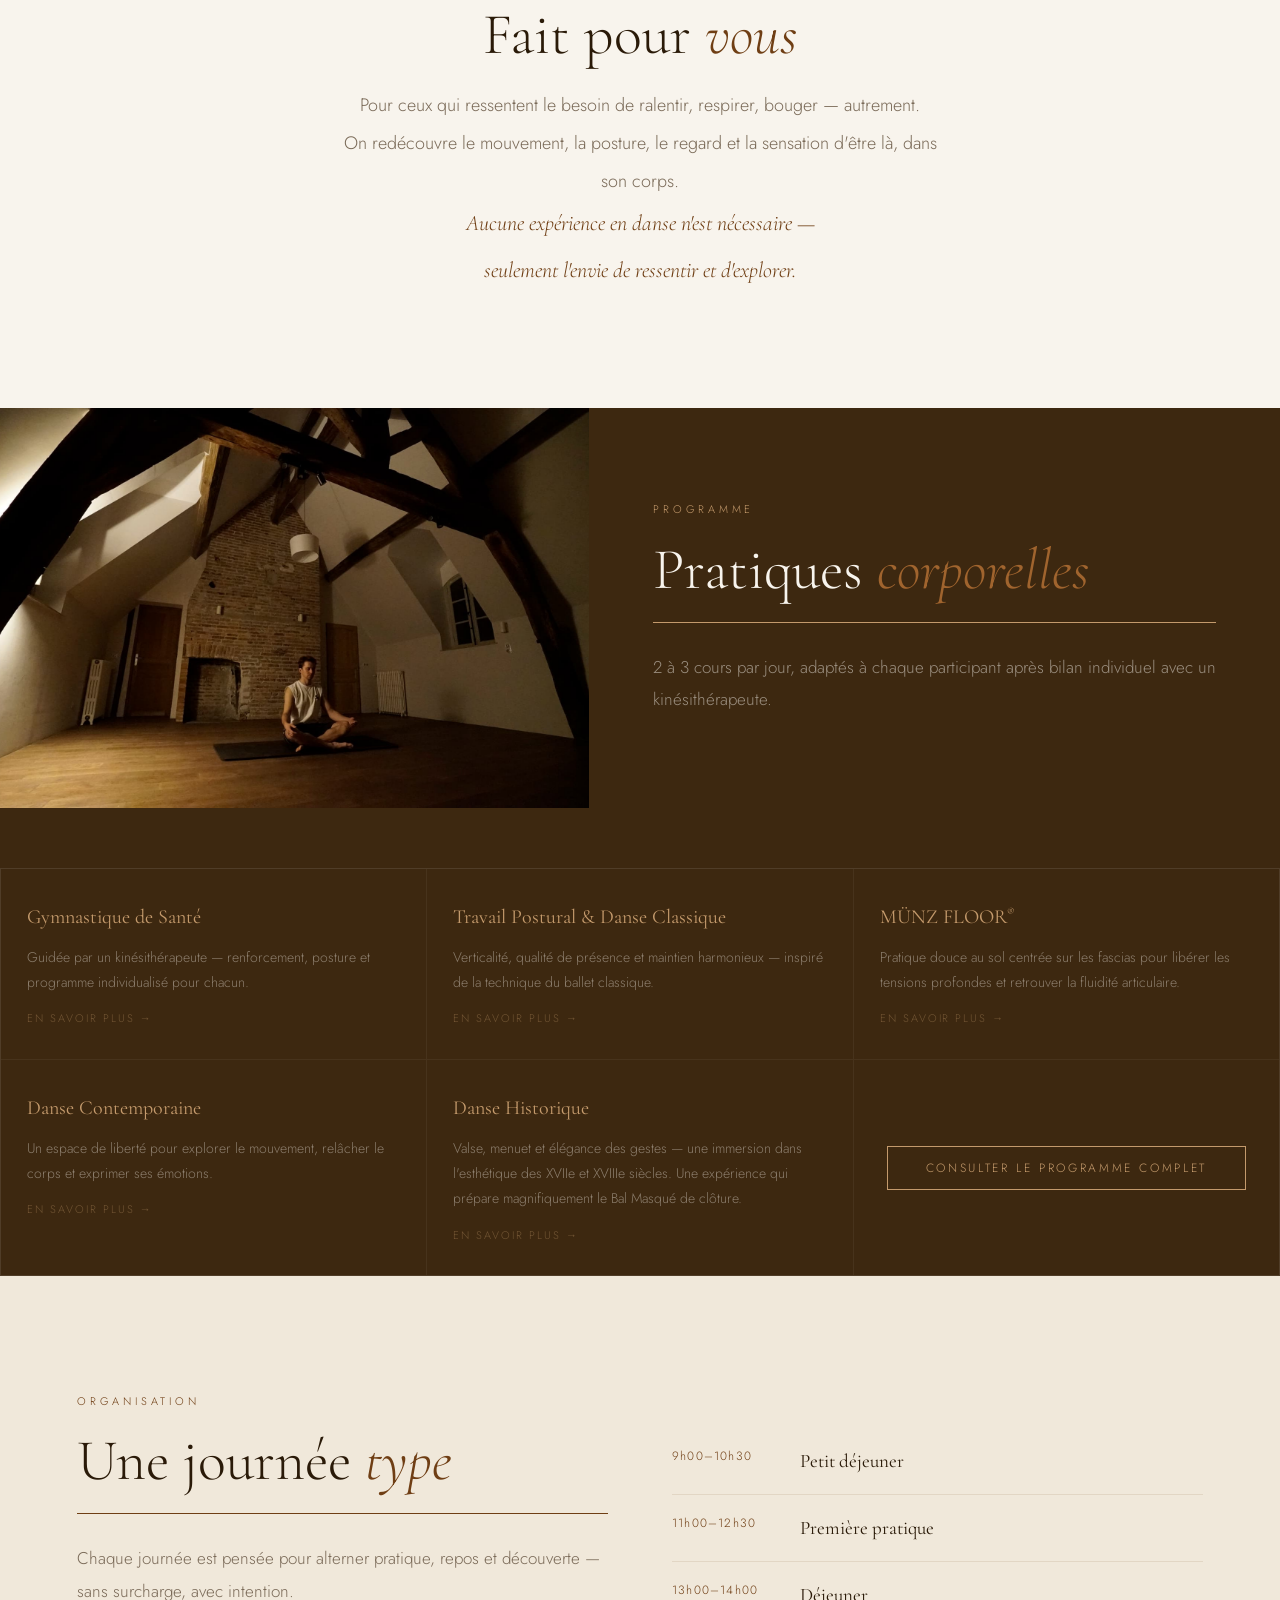
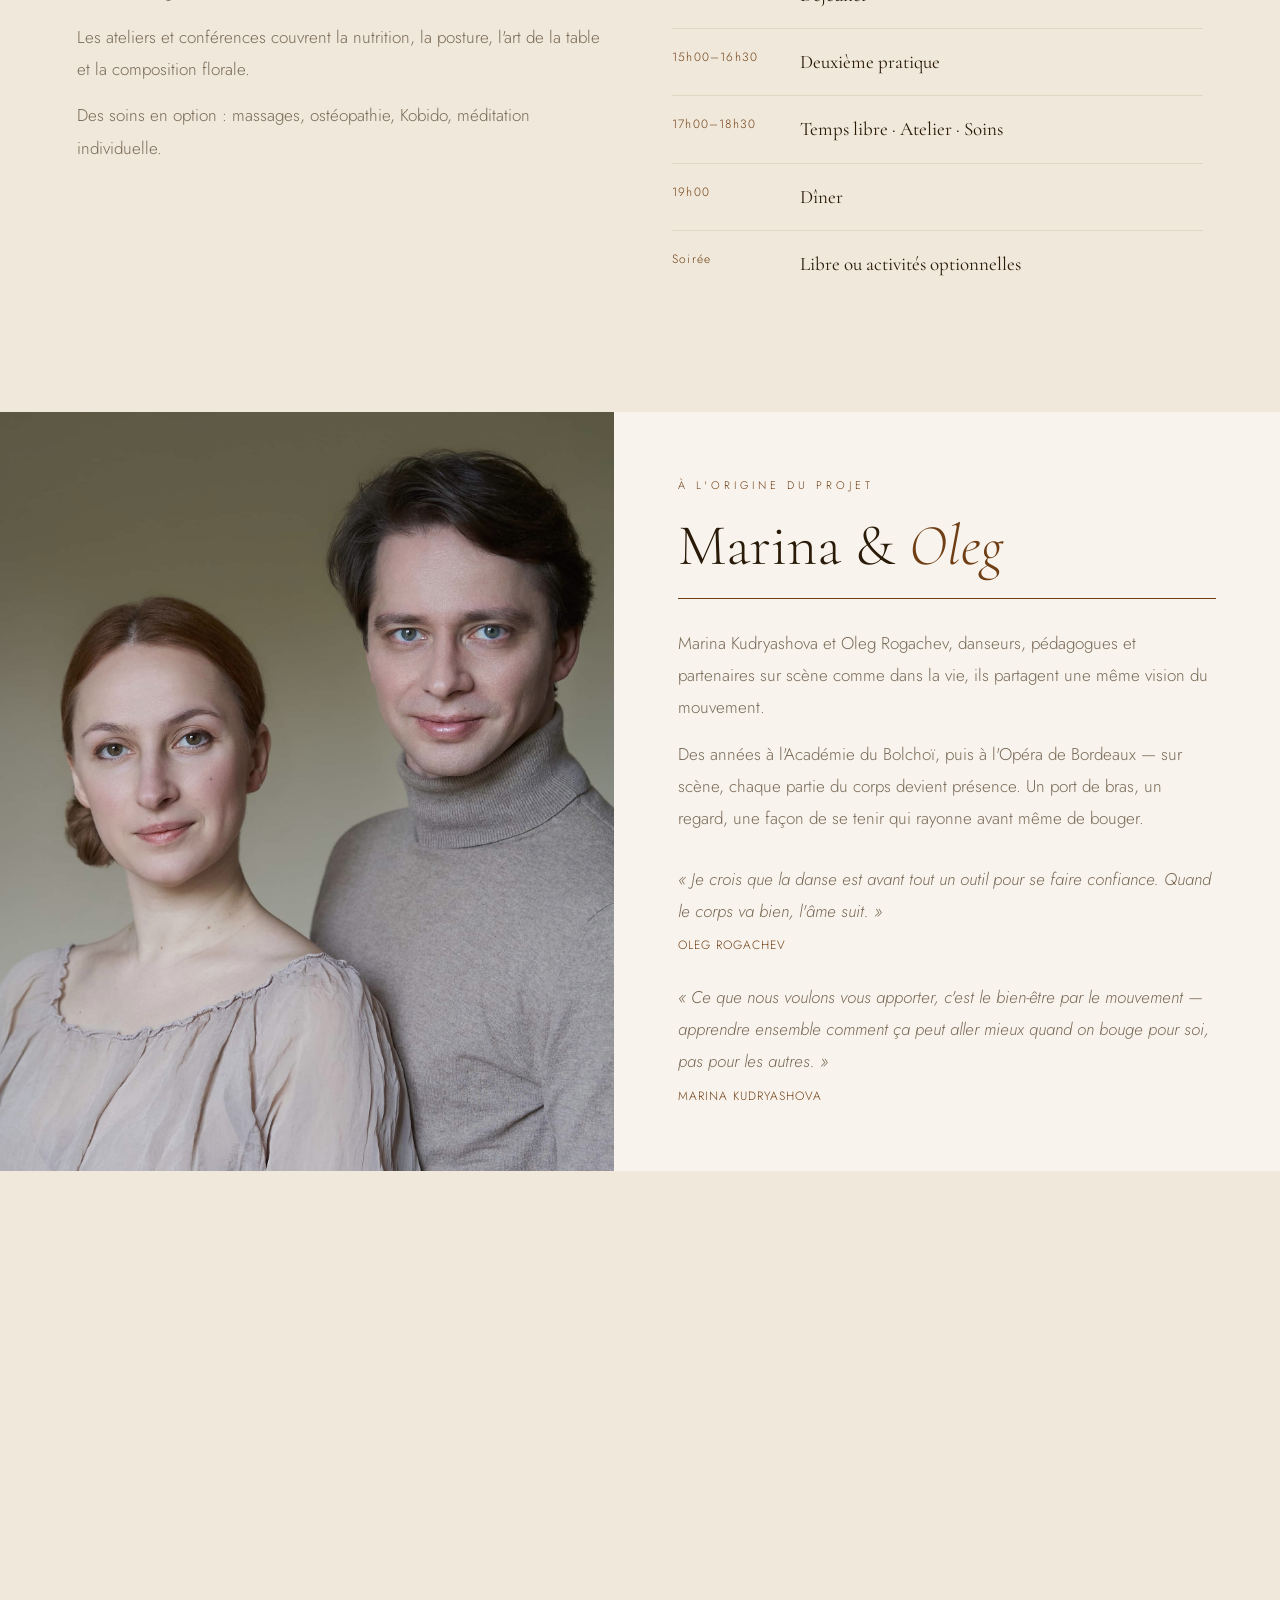
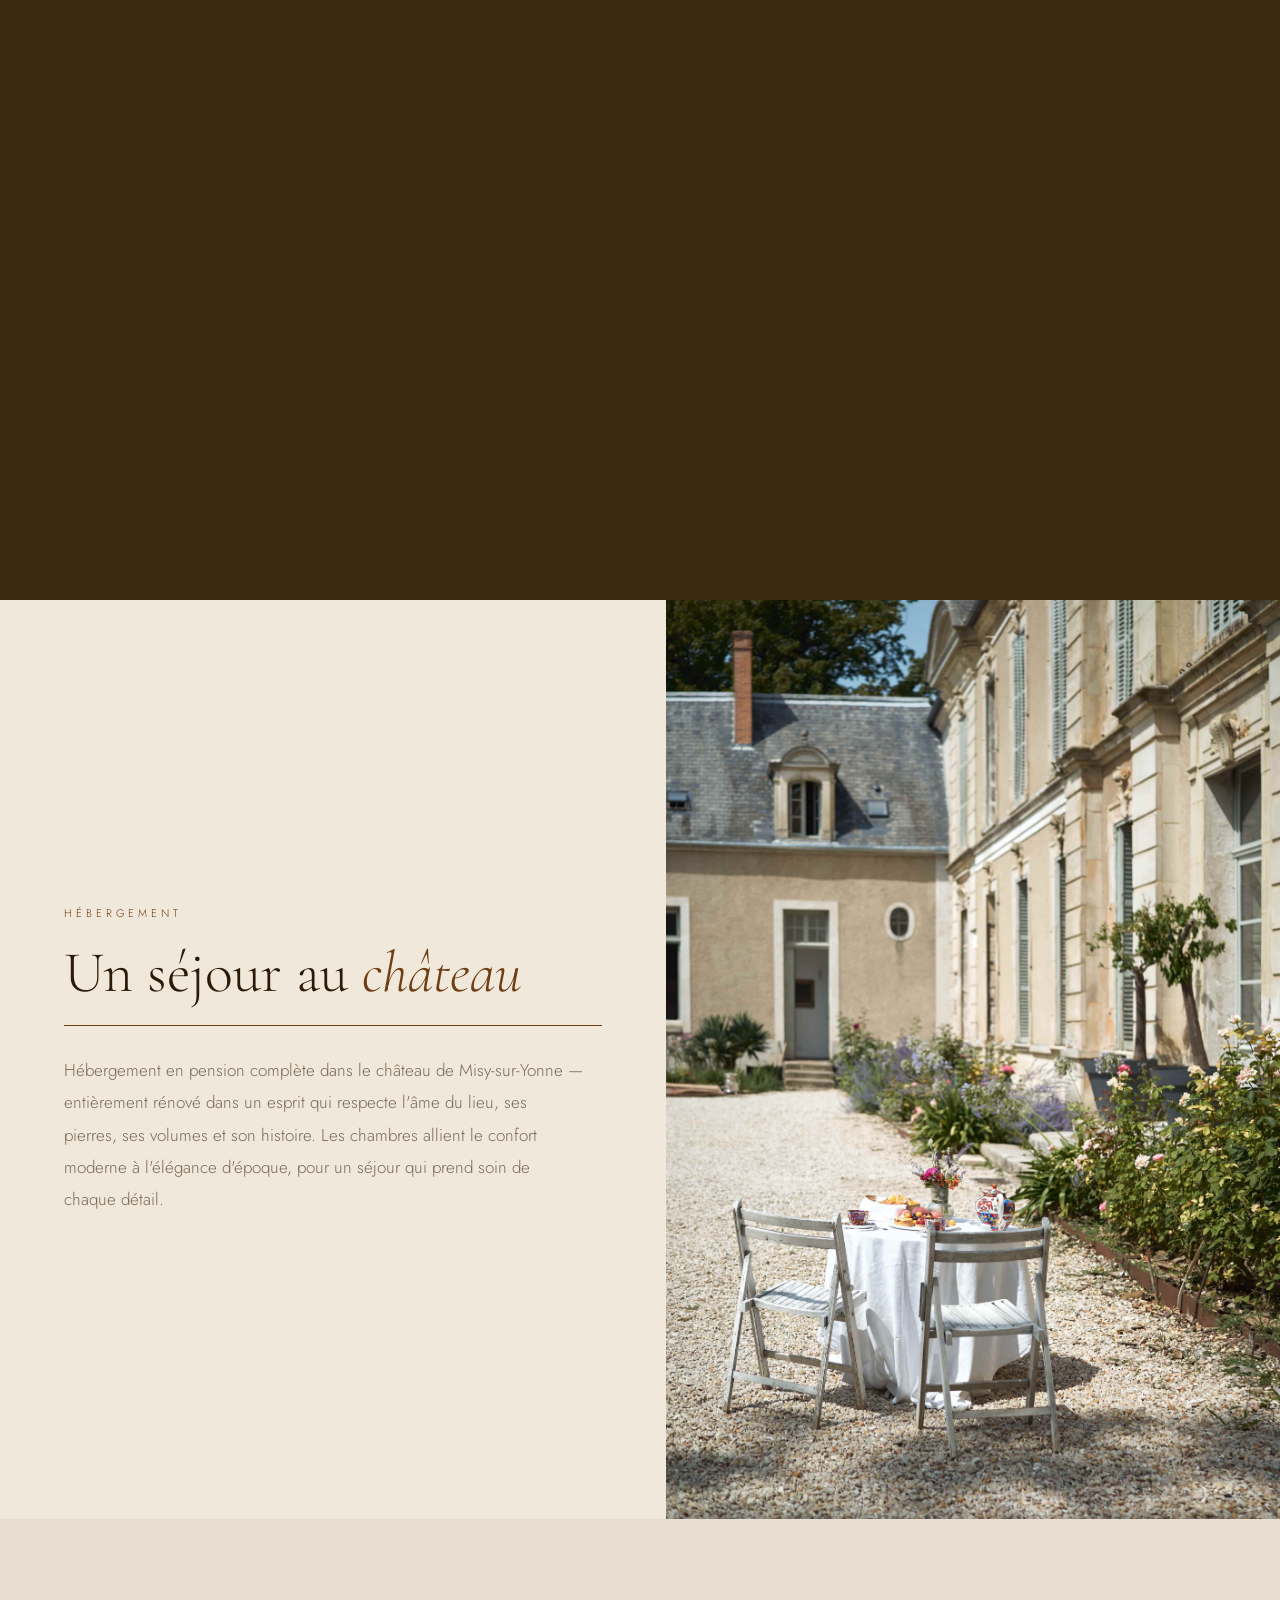
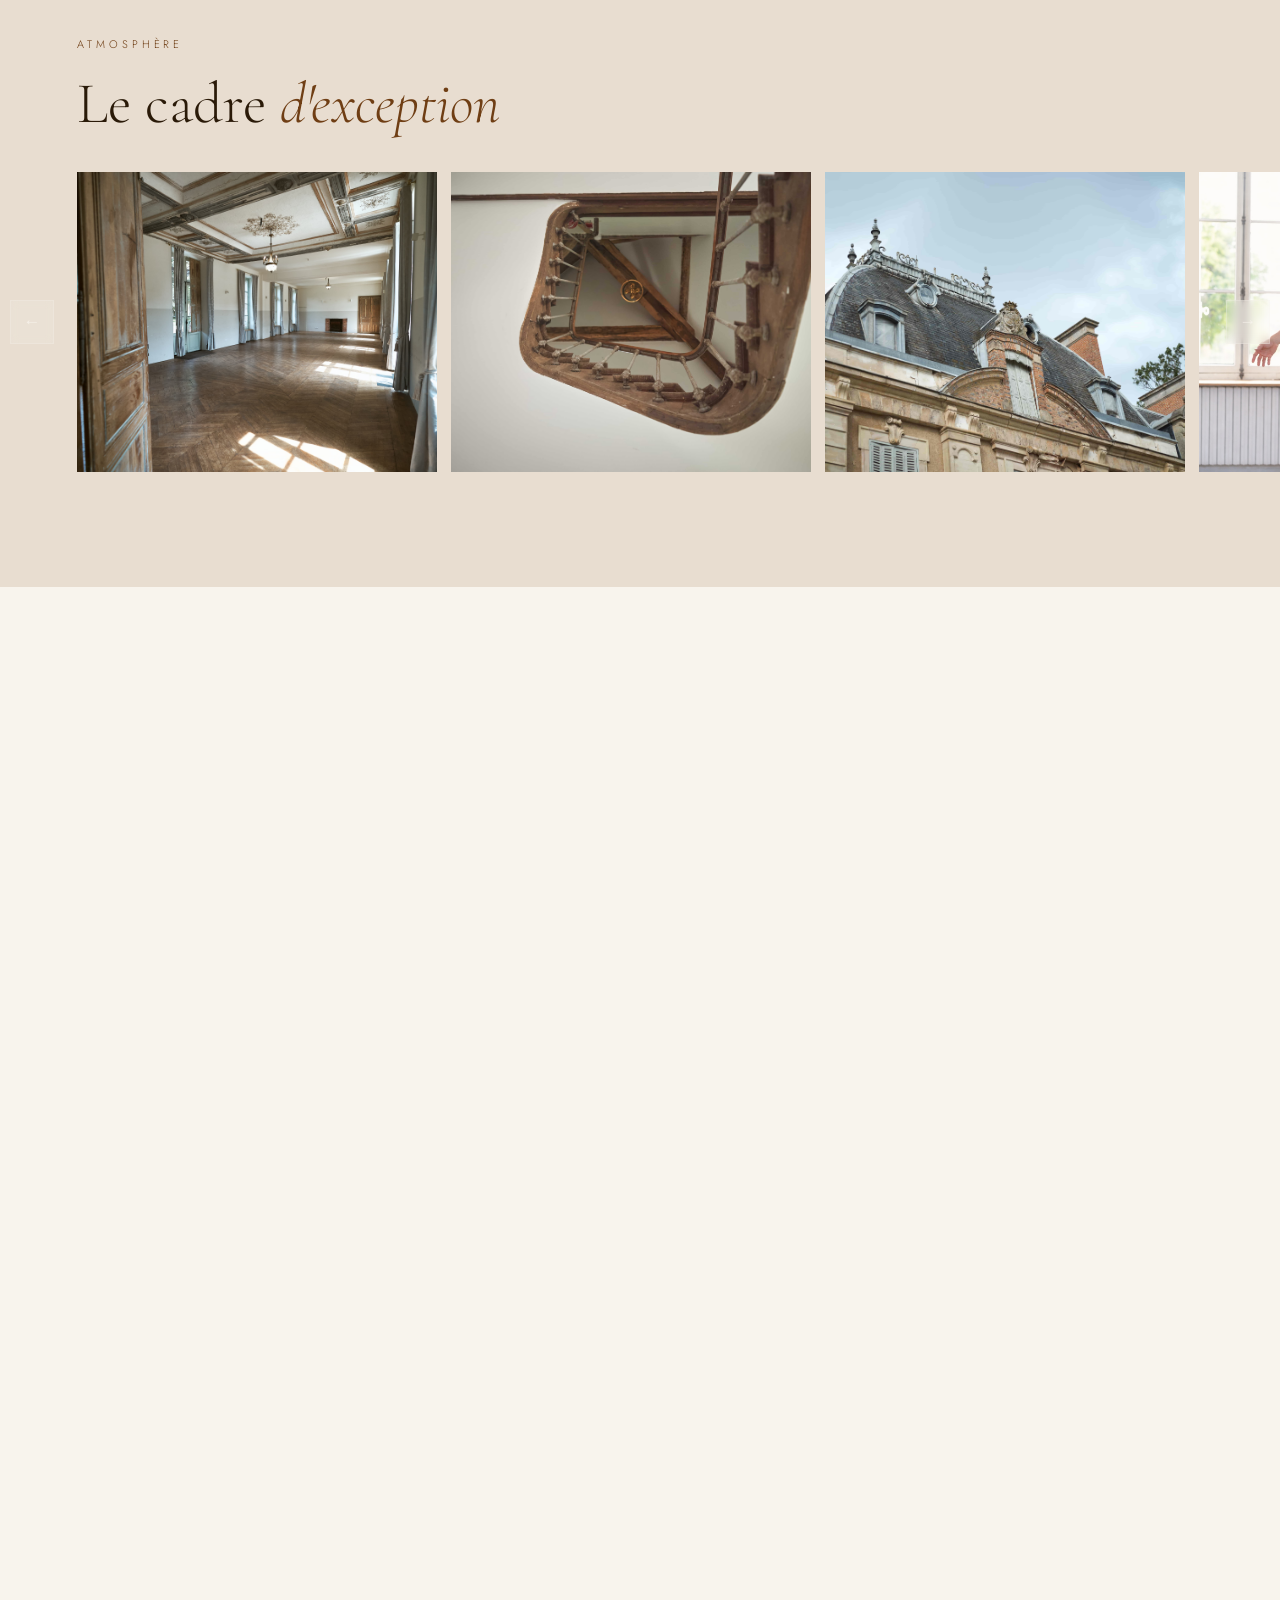
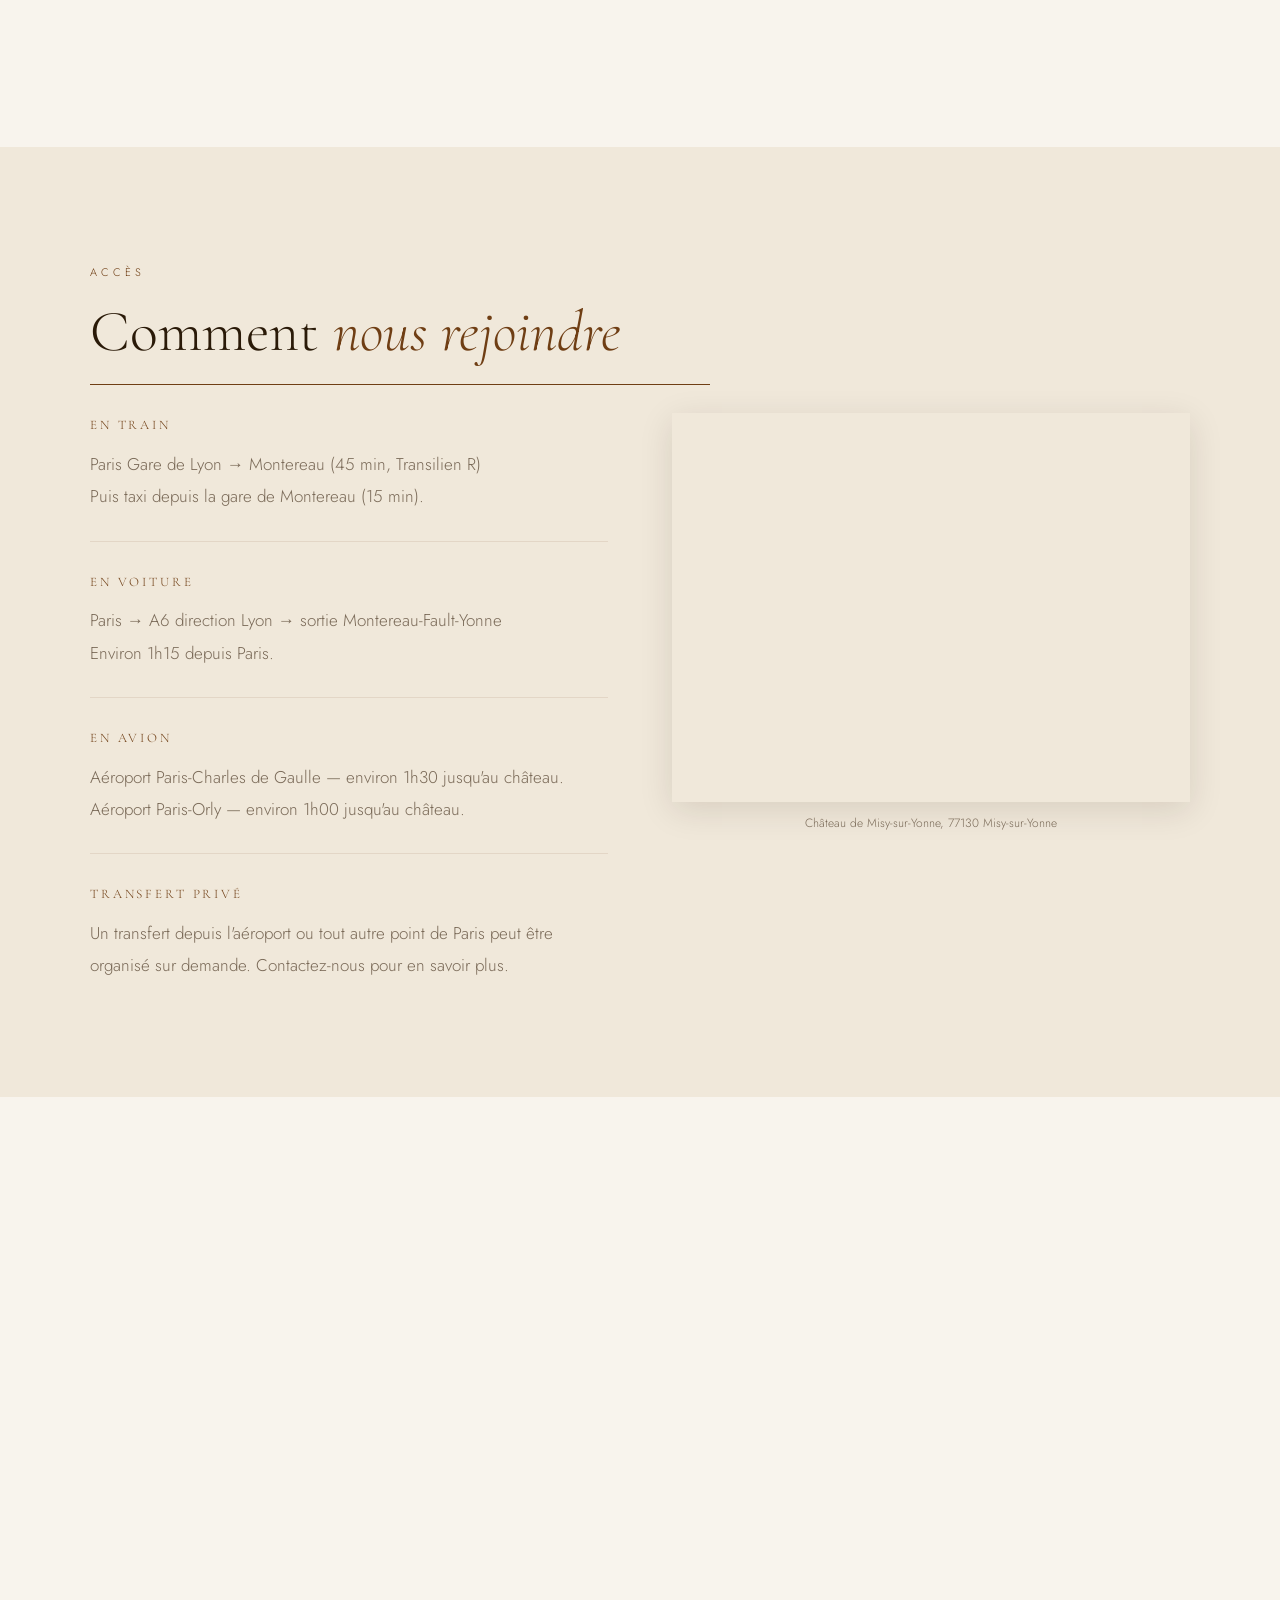
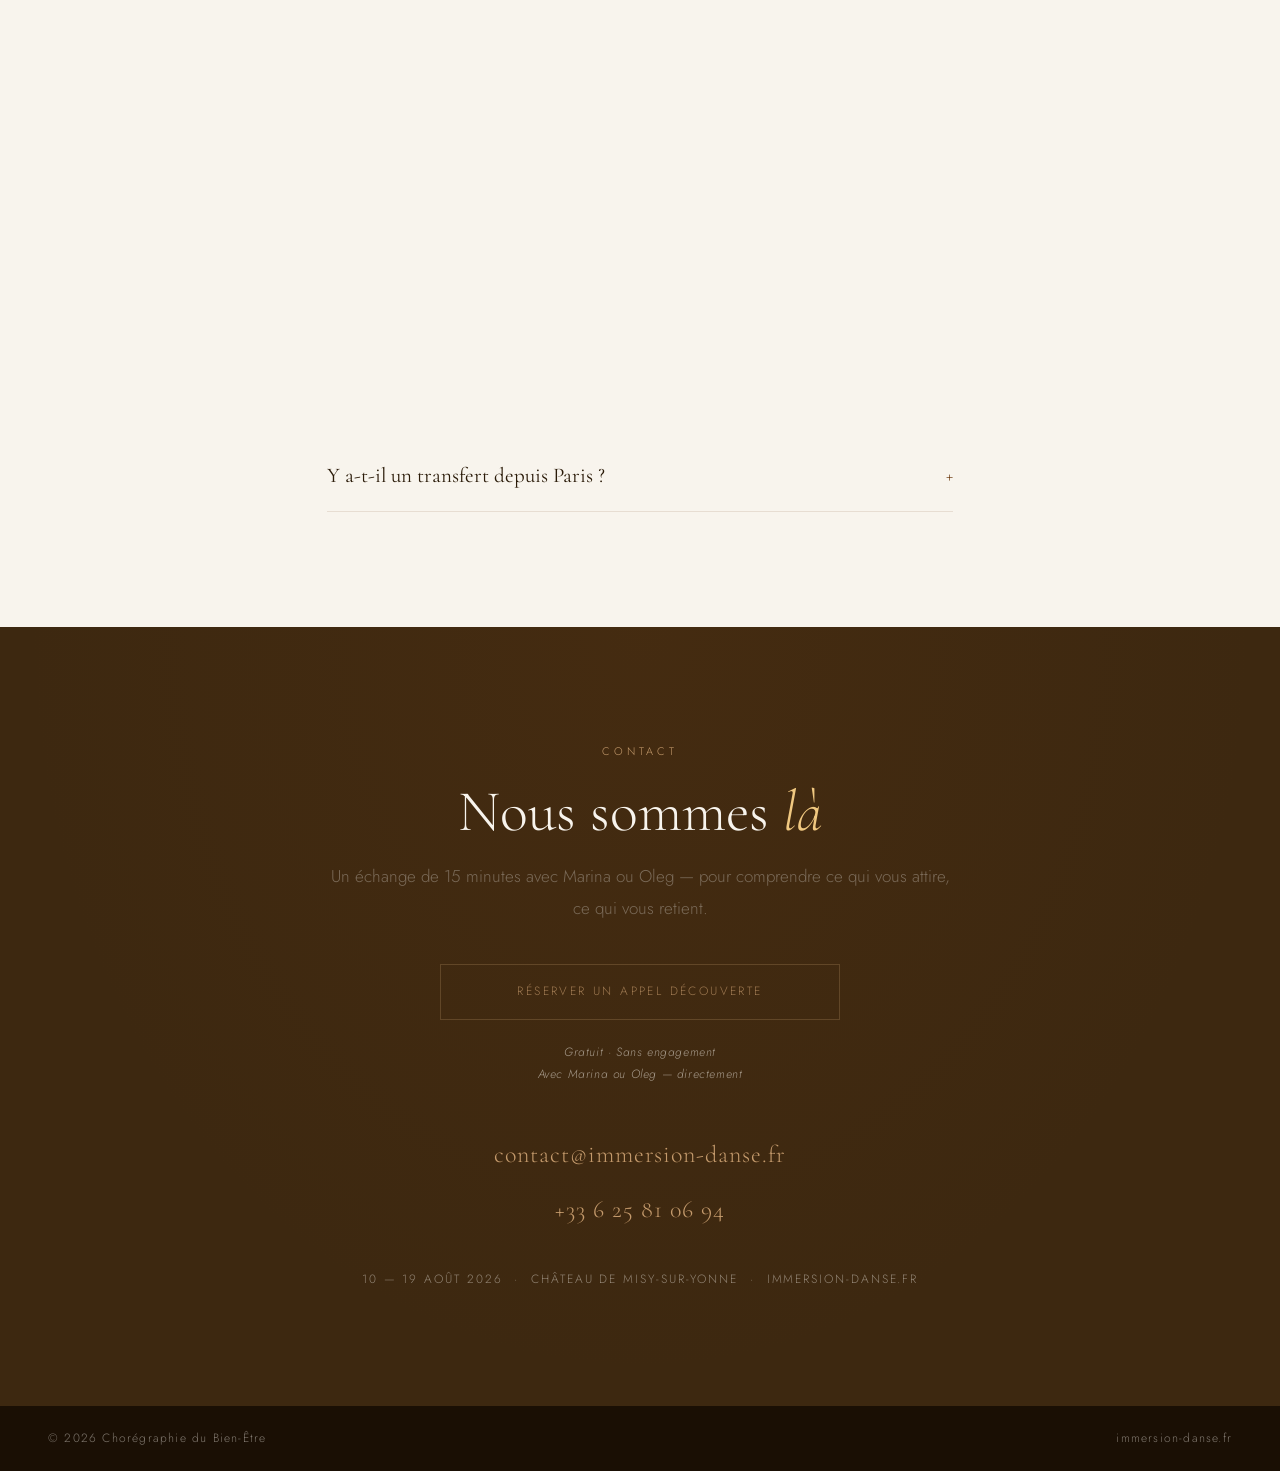
==== commit f215585c: "Add files via upload new" ====
--- a/index.html
+++ b/index.html
@@ -52,7 +52,7 @@
     nav.shrunk{padding:14px 48px}
     .nav-burger{display:none;flex-direction:column;gap:5px;cursor:pointer;padding:4px;background:none;border:none}
     .nav-burger span{width:24px;height:1px;background:var(--gold);display:block}
-    .nav-mobile{display:none;position:fixed;top:0;left:0;width:100vw;height:100vh;height:-webkit-fill-available;background:var(--cream);z-index:210;flex-direction:column;align-items:center;justify-content:center;gap:22px;
+    .nav-mobile{display:none;position:fixed;top:0;left:0;width:100vw;height:100vh;height:-webkit-fill-available;height:100dvh;background:var(--cream);z-index:210;flex-direction:column;align-items:center;justify-content:center;gap:22px;
       padding-top:max(64px,env(safe-area-inset-top,0px) + 56px);
       padding-bottom:max(24px,env(safe-area-inset-bottom,0px) + 16px);
       box-sizing:border-box}
@@ -416,15 +416,13 @@
       .equipe-card{flex:0 0 80%;max-width:330px;scroll-snap-align:start}
       .equipe-name{font-size:25px}
     }
-
-    /* ÉQUIPE — points de navigation (mobile) */
+    /* ÉQUIPE — dots navigation (mobile) */
     .equipe-dots{display:none}
     @media(max-width:640px){
       .equipe-dots{display:flex;justify-content:center;gap:9px;margin-top:26px}
       .equipe-dots button{width:7px;height:7px;border-radius:50%;border:none;padding:0;-webkit-appearance:none;appearance:none;background:rgba(111,62,20,.22);cursor:pointer;transition:transform .3s ease,background .3s ease}
       .equipe-dots button.active{background:var(--gold-pale);transform:scale(1.4)}
     }
-
     /* ÉQUIPE — bio dans le lightbox */
     .elb-bio p{font-size:15px;color:rgba(248,244,237,.65);line-height:1.9;max-width:none}
     .elb-bio p+p{margin-top:14px}
@@ -1336,6 +1334,22 @@
   });
 })();
 
+/* ── FAQ ACCORDION ── */
+document.querySelectorAll('.faq-item').forEach(function(item){
+  var btn=item.querySelector('.faq-q');
+  btn.addEventListener('click',function(){
+    var isOpen=item.classList.contains('open');
+    document.querySelectorAll('.faq-item.open').forEach(function(el){
+      el.classList.remove('open');
+      el.querySelector('.faq-q').setAttribute('aria-expanded','false');
+    });
+    if(!isOpen){
+      item.classList.add('open');
+      btn.setAttribute('aria-expanded','true');
+    }
+  });
+});
+
 /* ── ÉQUIPE LIGHTBOX (biographies complètes) ── */
 (function(){
   var membres={
@@ -1373,89 +1387,58 @@
       role:"Kinésithérapeute · Ostéopathe D.O — Gymnastique de Santé",
       bio:["Masseur-kinésithérapeute depuis 2003, titulaire d'un D.U de kinésithérapie du sport (2005) et ostéopathe D.O depuis 2010, Alexandre exerce à Bordeaux Bastide.",
         "Il a travaillé quinze ans dans le football de haut niveau aux Girondins de Bordeaux et intervient auprès des danseurs du Ballet de l'Opéra de Bordeaux depuis 2011. Il est chargé de cours à l'école d'ostéopathie Eurosteo depuis 2021.",
-        "Avec Lucile — duo à la ville comme dans la vie professionnelle — il accompagne chaque participant dans une prise en charge globale, à partir d'un bilan individuel."]
+        "Avec Lucile — duo à la ville comme dans la vie professionnelle — il met son expertise du sport et de la danse au service de chacun pour construire un programme individuel qui tient compte de l'ensemble du corps."]
     }
   };
 
-  var elb=document.getElementById('equipeLb');
-  var elbName=document.getElementById('elbName');
-  var elbRole=document.getElementById('elbRole');
-  var elbBio=document.getElementById('elbBio');
-
-  function closeElb(){elb.classList.remove('open');unlockScroll();}
-  document.getElementById('equipeLbClose').addEventListener('click',closeElb);
-  elb.addEventListener('click',function(e){if(e.target===elb)closeElb();});
-  document.addEventListener('keydown',function(e){if(e.key==='Escape'&&elb.classList.contains('open'))closeElb();});
-  elb.addEventListener('touchmove',function(e){
+  var lb=document.getElementById('equipeLb');
+  var nameEl=document.getElementById('elbName');
+  var roleEl=document.getElementById('elbRole');
+  var bioEl=document.getElementById('elbBio');
+
+  function openELb(key){
+    var d=membres[key];
+    if(!d)return;
+    nameEl.textContent=d.name;
+    roleEl.textContent=d.role;
+    bioEl.innerHTML=d.bio.map(function(p){return'<p>'+p+'</p>';}).join('');
+    lb.classList.add('open');
+    lockScroll();
+  }
+  function closeELb(){lb.classList.remove('open');unlockScroll();}
+
+  document.querySelectorAll('.equipe-card').forEach(function(card){
+    card.addEventListener('click',function(){openELb(card.getAttribute('data-membre'));});
+  });
+  document.getElementById('equipeLbClose').addEventListener('click',closeELb);
+  lb.addEventListener('click',function(e){if(e.target===lb)closeELb();});
+  lb.addEventListener('touchmove',function(e){
     if(!e.target.closest('.pratique-lb-box')){e.preventDefault();}
   },{passive:false});
-
-  document.querySelectorAll('.equipe-card').forEach(function(card){
-    card.addEventListener('click',function(){
-      var m=membres[card.getAttribute('data-membre')];
-      if(!m)return;
-      elbName.textContent=m.name;
-      elbRole.textContent=m.role;
-      elbBio.innerHTML='';
-      m.bio.forEach(function(par){
-        var p=document.createElement('p');
-        p.textContent=par;
-        elbBio.appendChild(p);
+  document.addEventListener('keydown',function(e){if(e.key==='Escape'&&lb.classList.contains('open'))closeELb();});
+
+  /* ── ÉQUIPE DOTS (mobile scroll indicator) ── */
+  var grid=document.querySelector('.equipe-grid');
+  var dotsContainer=document.getElementById('equipeDots');
+  if(grid&&dotsContainer&&window.getComputedStyle(dotsContainer).display!=='none'){
+    var cards=grid.querySelectorAll('.equipe-card');
+    cards.forEach(function(_,i){
+      var btn=document.createElement('button');
+      btn.setAttribute('aria-label','Membre '+(i+1));
+      if(i===0)btn.classList.add('active');
+      btn.addEventListener('click',function(){
+        cards[i].scrollIntoView({behavior:'smooth',block:'nearest',inline:'start'});
       });
-      elb.querySelector('.pratique-lb-box').scrollTop=0;
-      elb.classList.add('open');
-      lockScroll();
+      dotsContainer.appendChild(btn);
     });
-  });
+    grid.addEventListener('scroll',function(){
+      var idx=Math.round(grid.scrollLeft/(grid.scrollWidth/cards.length));
+      dotsContainer.querySelectorAll('button').forEach(function(b,i){
+        b.classList.toggle('active',i===idx);
+      });
+    },{passive:true});
+  }
 })();
-
-/* ── ÉQUIPE SLIDER DOTS (mobile) ── */
-(function(){
-  var grid=document.querySelector('#equipe .equipe-grid');
-  var wrap=document.getElementById('equipeDots');
-  if(!grid||!wrap)return;
-  var cards=Array.prototype.slice.call(grid.querySelectorAll('.equipe-card'));
-  if(!cards.length)return;
-  cards.forEach(function(c,i){
-    var b=document.createElement('button');
-    b.type='button';
-    b.setAttribute('aria-label','Voir le membre '+(i+1));
-    b.addEventListener('click',function(){
-      var delta=c.getBoundingClientRect().left-grid.getBoundingClientRect().left;
-      grid.scrollBy({left:delta,behavior:'smooth'});
-    });
-    wrap.appendChild(b);
-  });
-  var dots=Array.prototype.slice.call(wrap.querySelectorAll('button'));
-  function update(){
-    var gl=grid.getBoundingClientRect().left;
-    var best=0,bestD=Infinity;
-    cards.forEach(function(c,i){
-      var d=Math.abs(c.getBoundingClientRect().left-gl);
-      if(d<bestD){bestD=d;best=i;}
-    });
-    dots.forEach(function(d,i){d.classList.toggle('active',i===best);});
-  }
-  grid.addEventListener('scroll',function(){window.requestAnimationFrame(update);},{passive:true});
-  window.addEventListener('resize',function(){window.requestAnimationFrame(update);});
-  update();
-})();
-
-/* ── FAQ ACCORDION ── */
-document.querySelectorAll('.faq-item').forEach(function(item){
-  var btn=item.querySelector('.faq-q');
-  btn.addEventListener('click',function(){
-    var isOpen=item.classList.contains('open');
-    document.querySelectorAll('.faq-item.open').forEach(function(el){
-      el.classList.remove('open');
-      el.querySelector('.faq-q').setAttribute('aria-expanded','false');
-    });
-    if(!isOpen){
-      item.classList.add('open');
-      btn.setAttribute('aria-expanded','true');
-    }
-  });
-});
 </script>
 </body>
 </html>
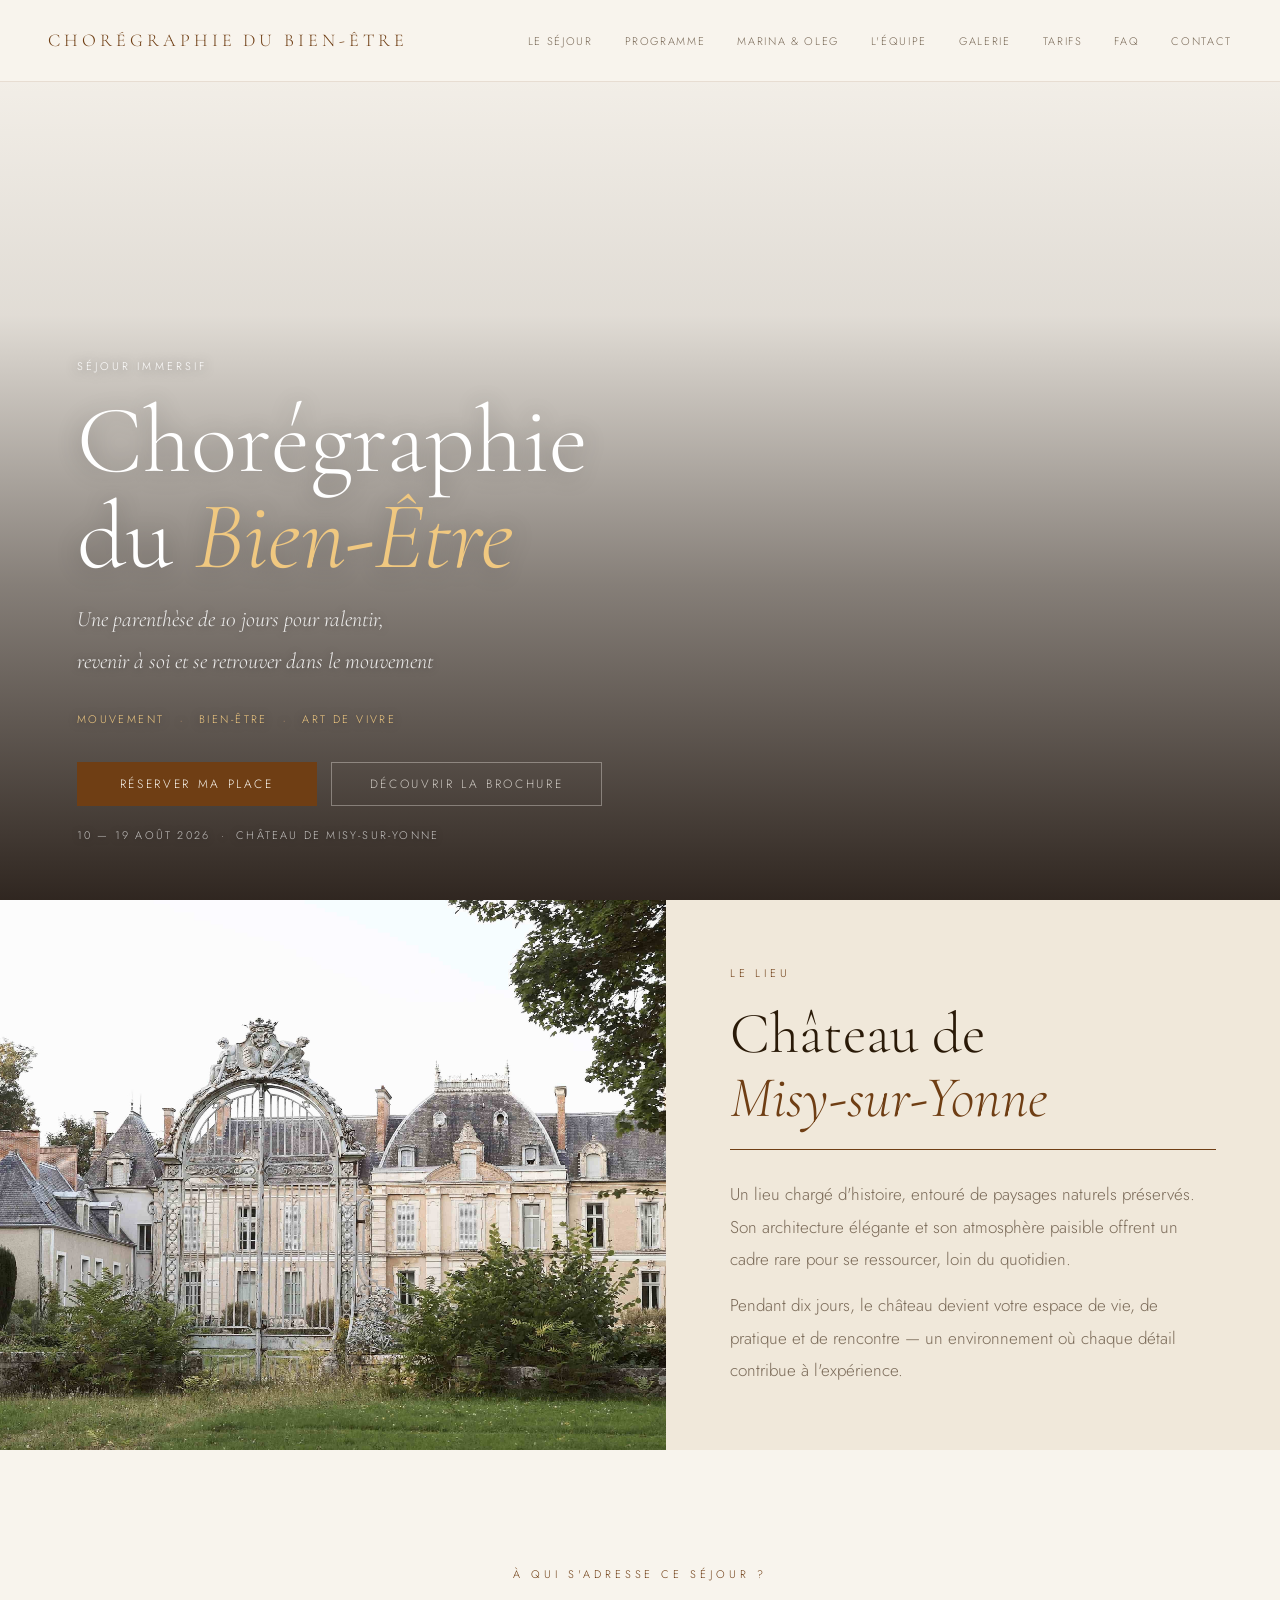
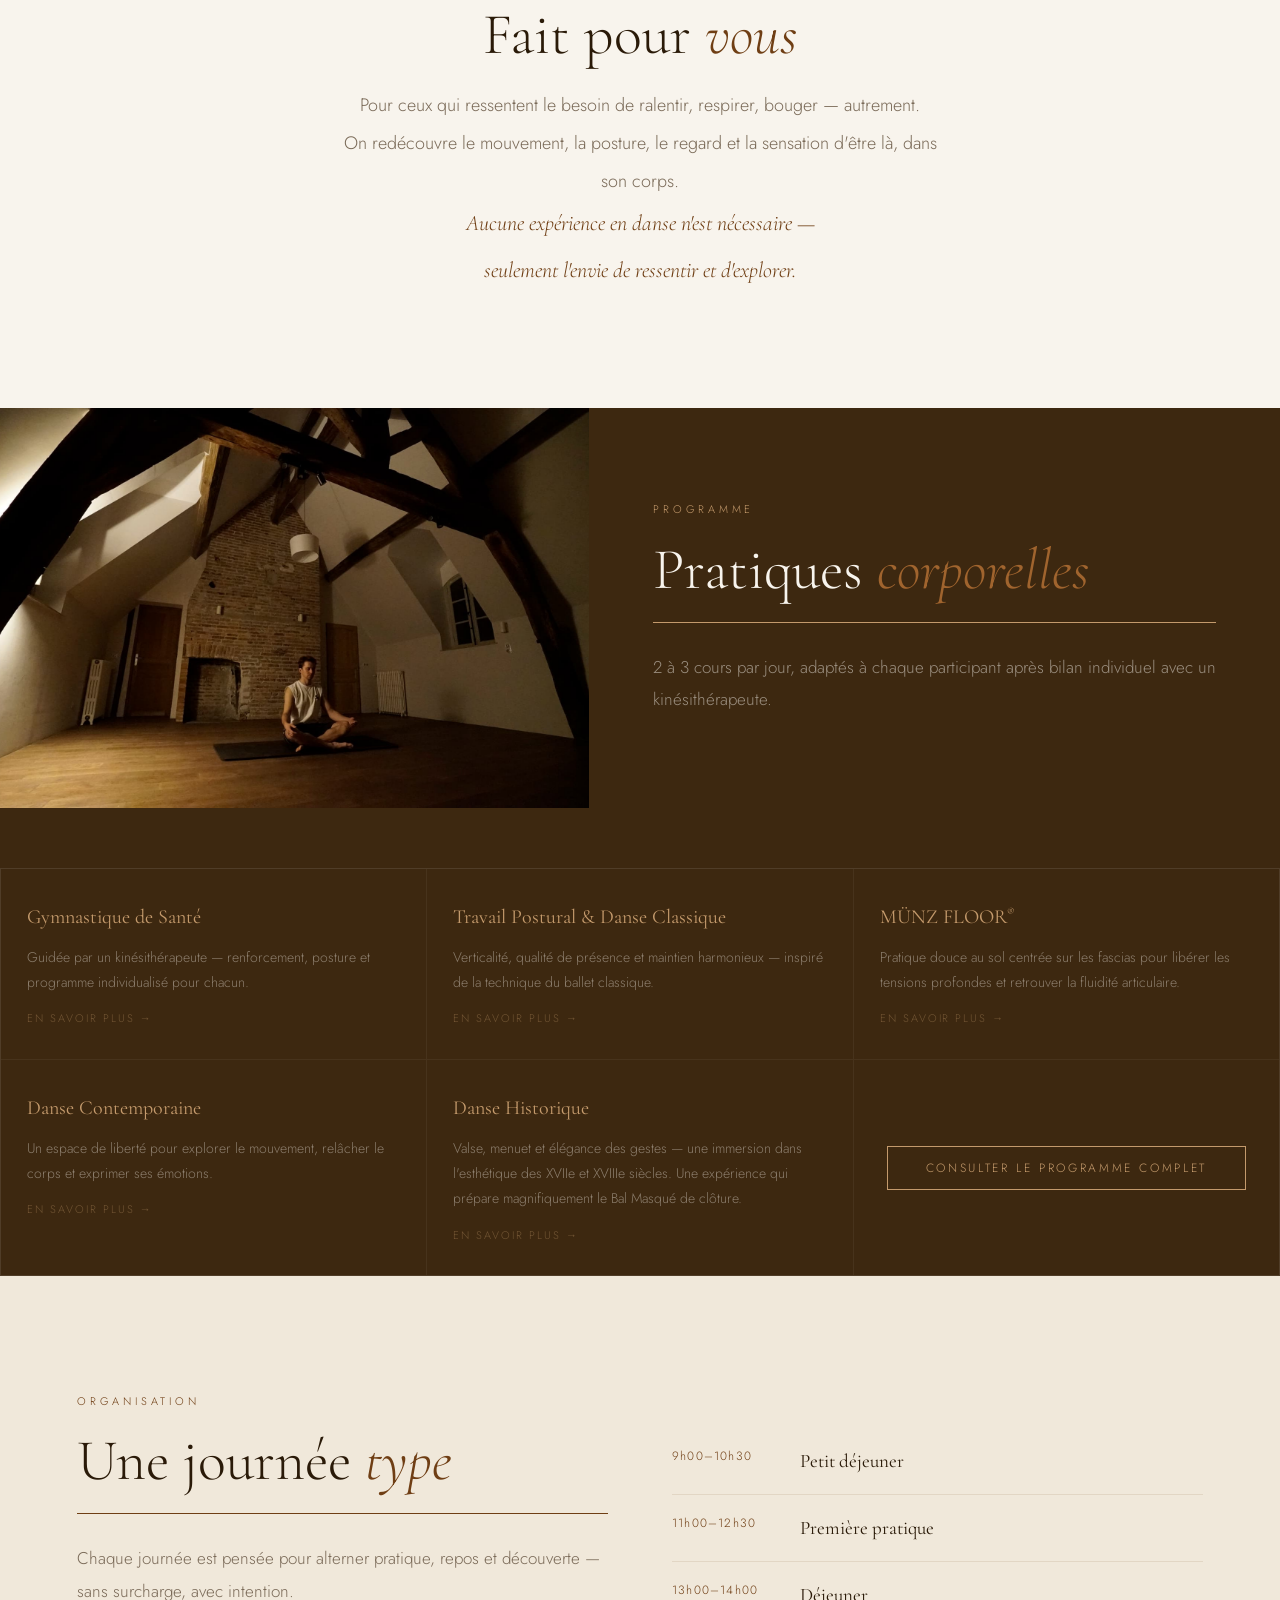
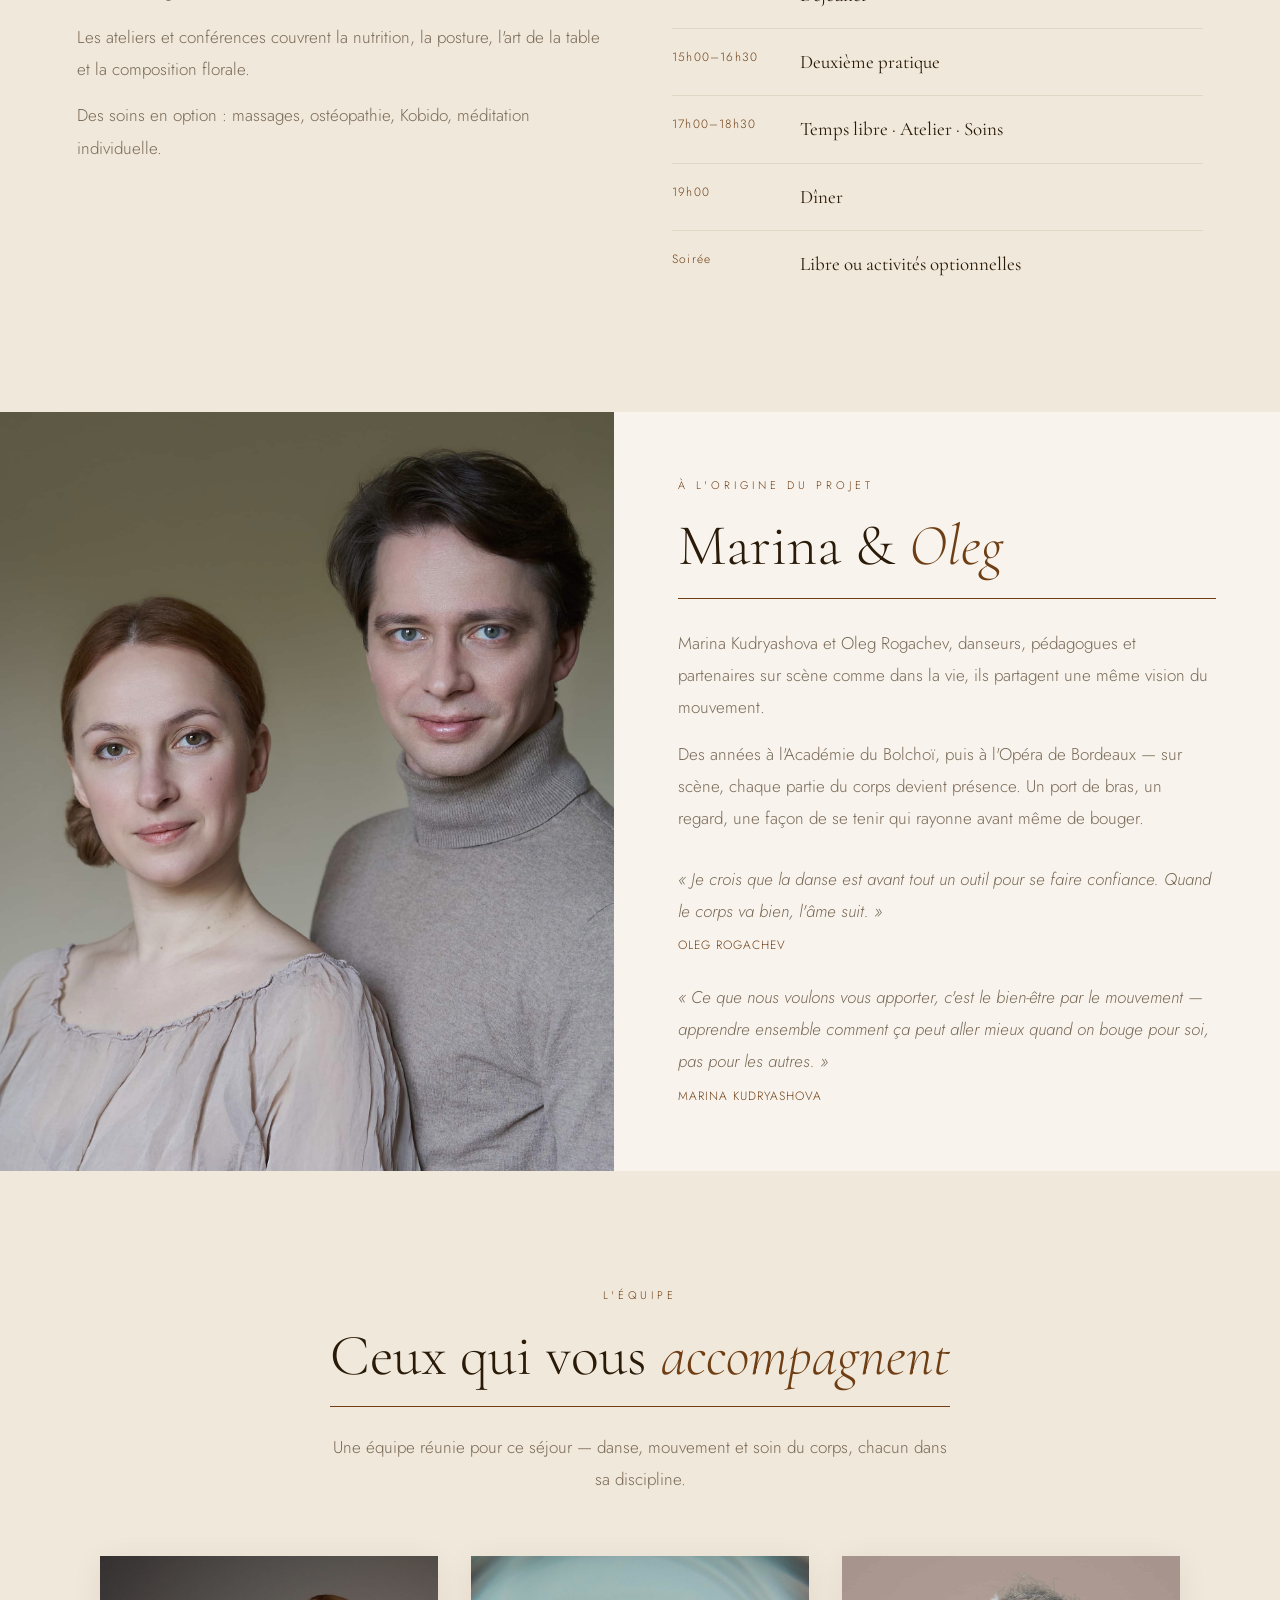
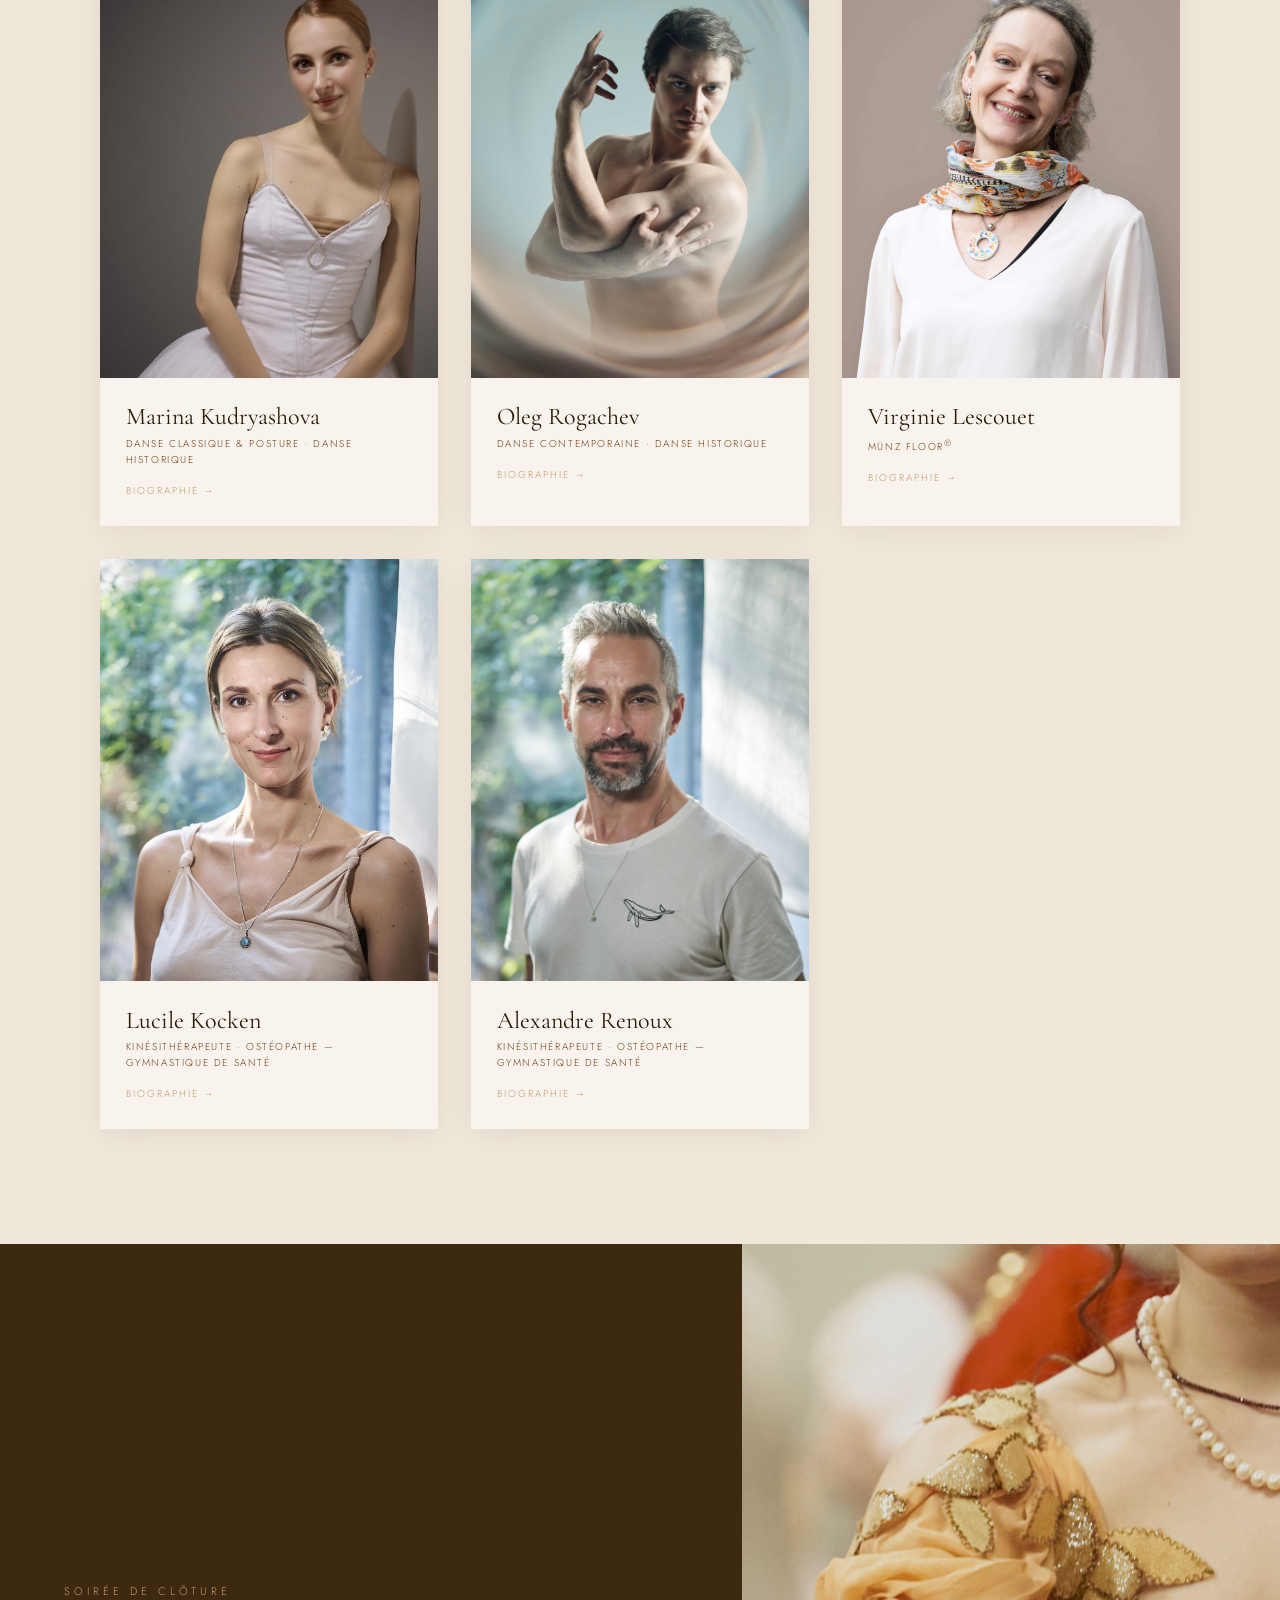
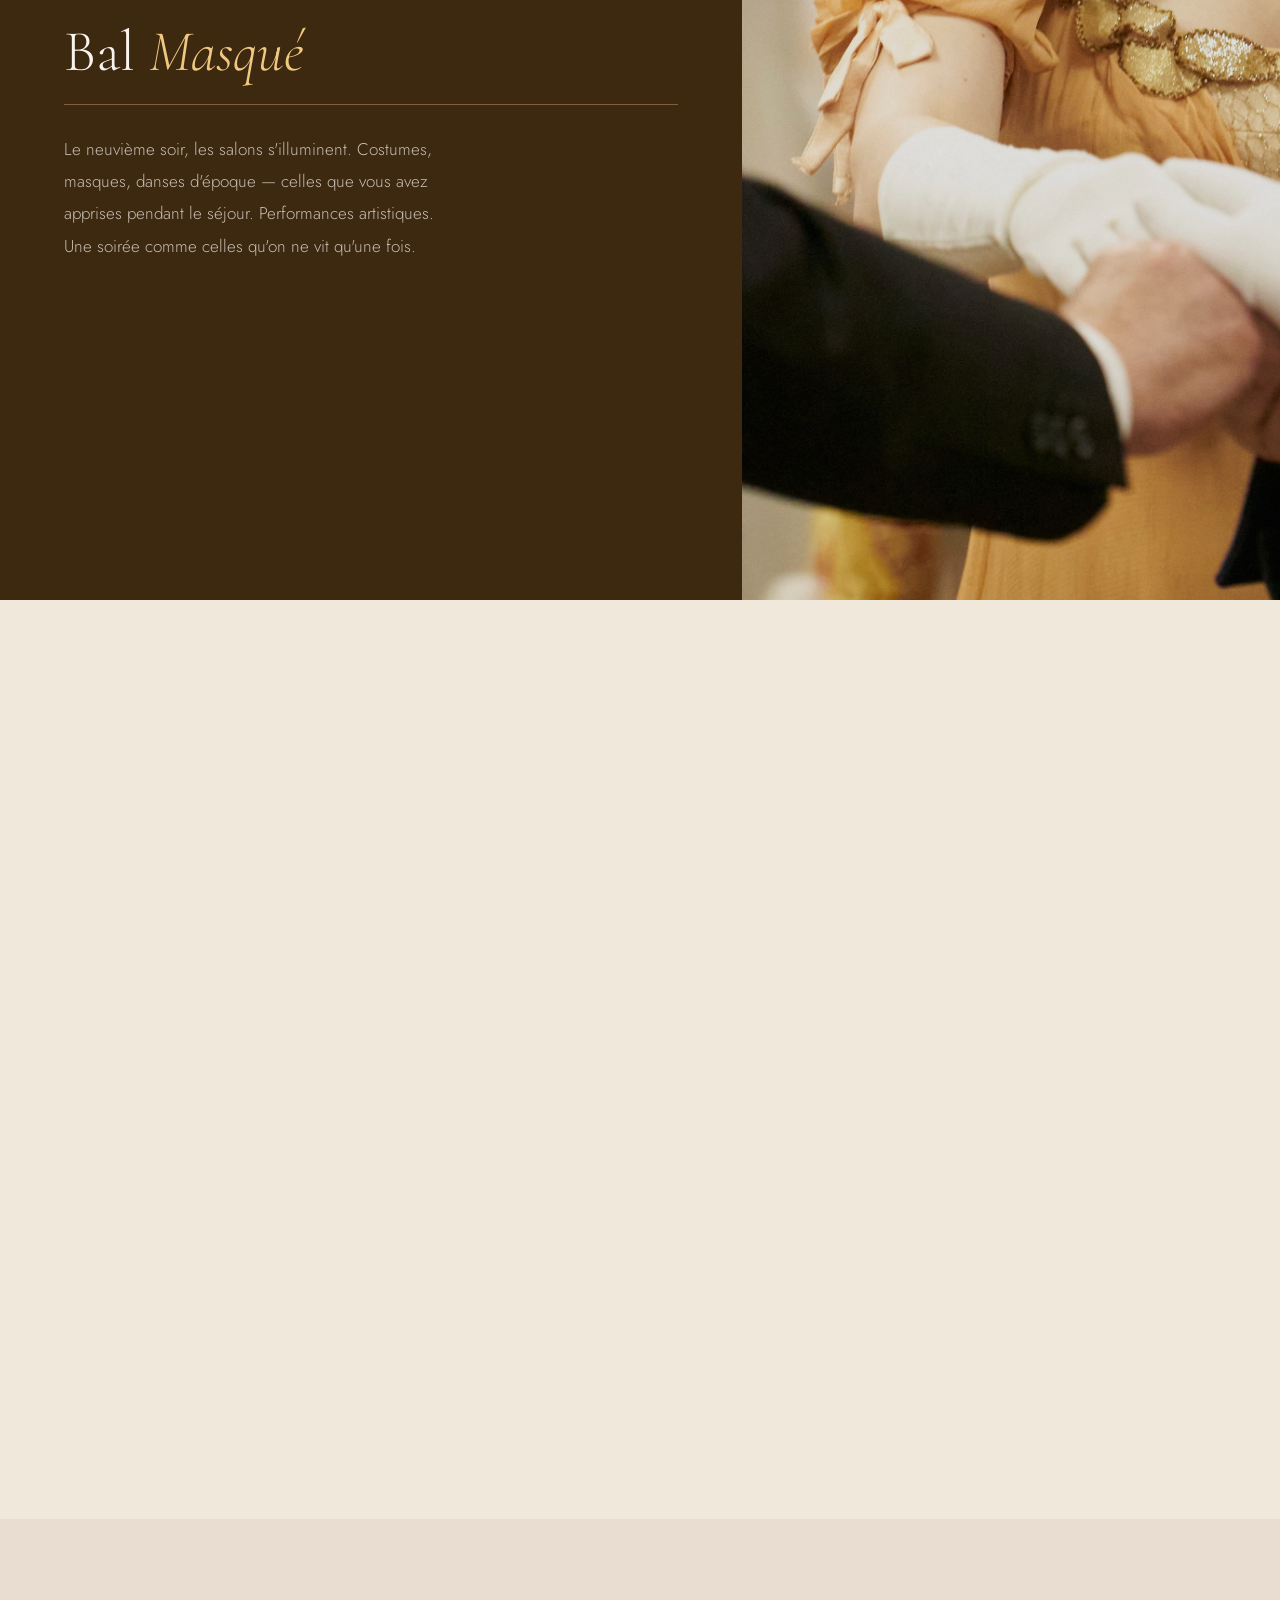
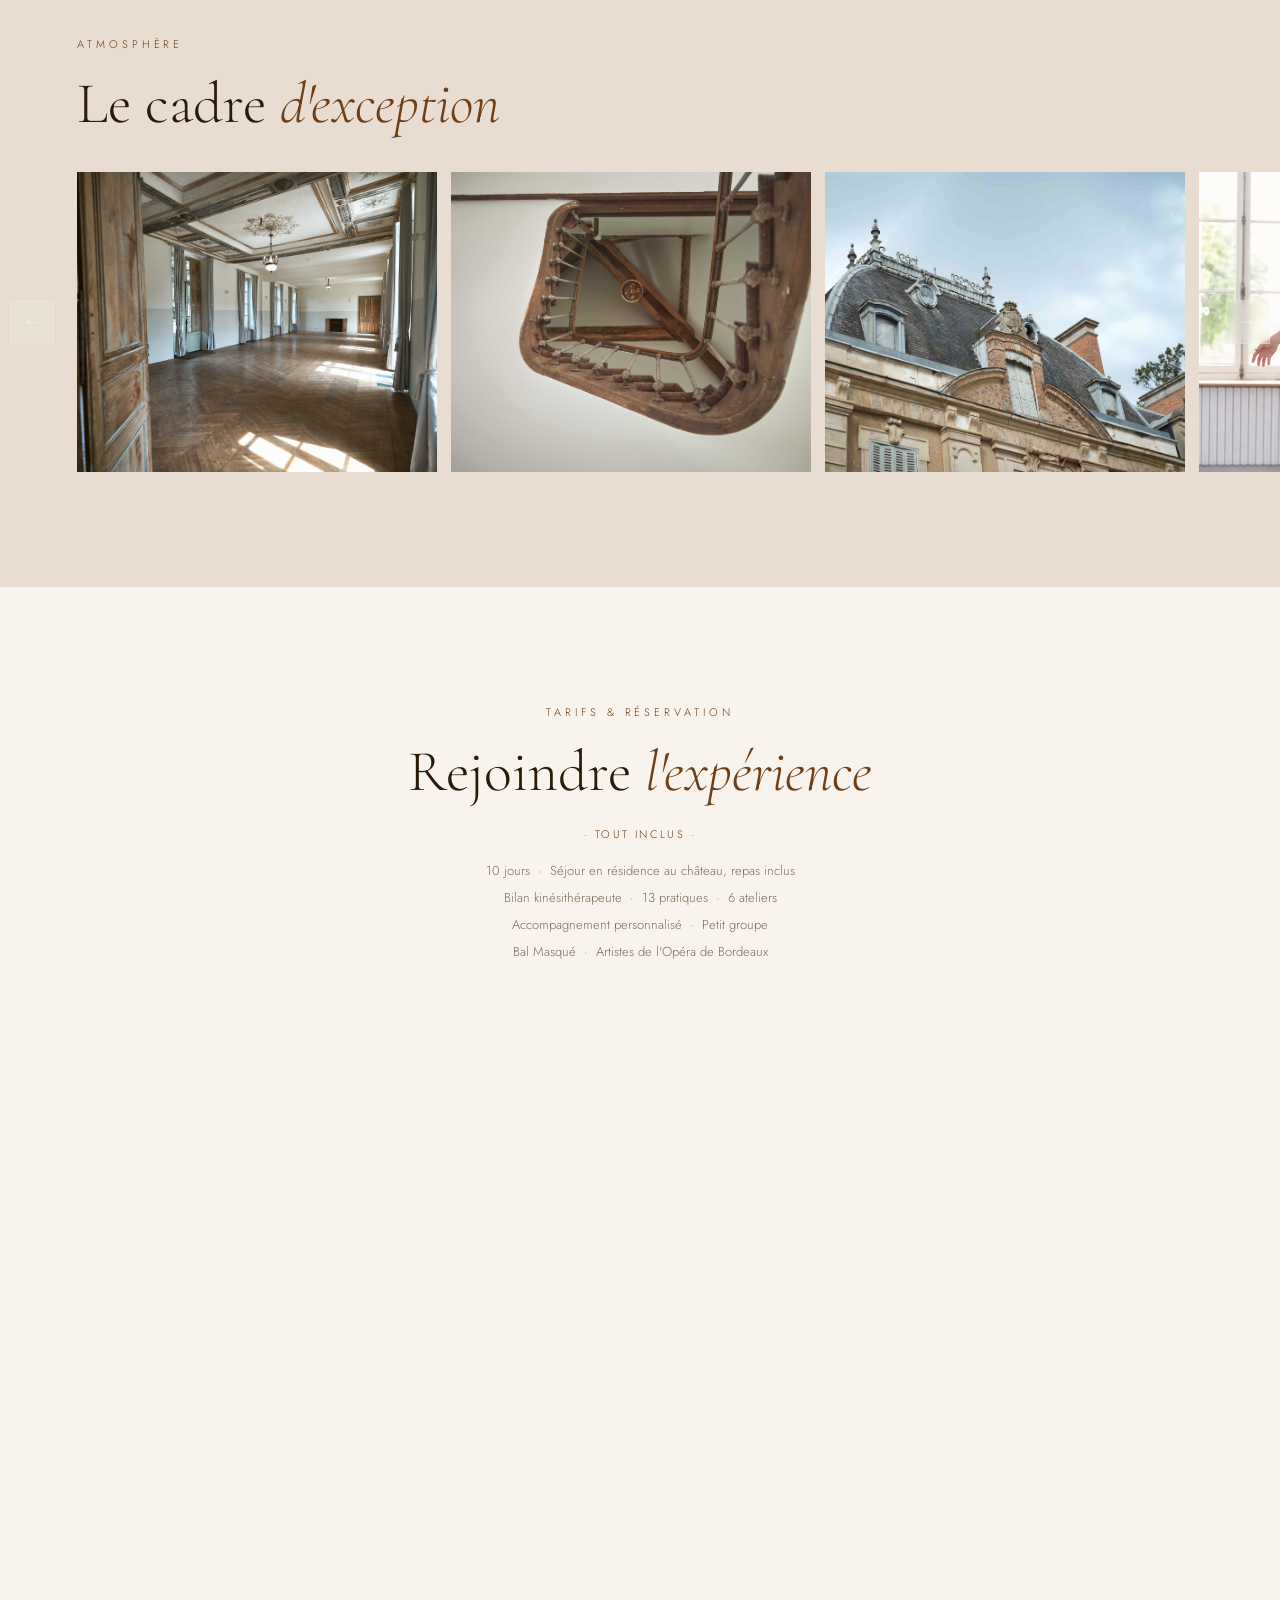
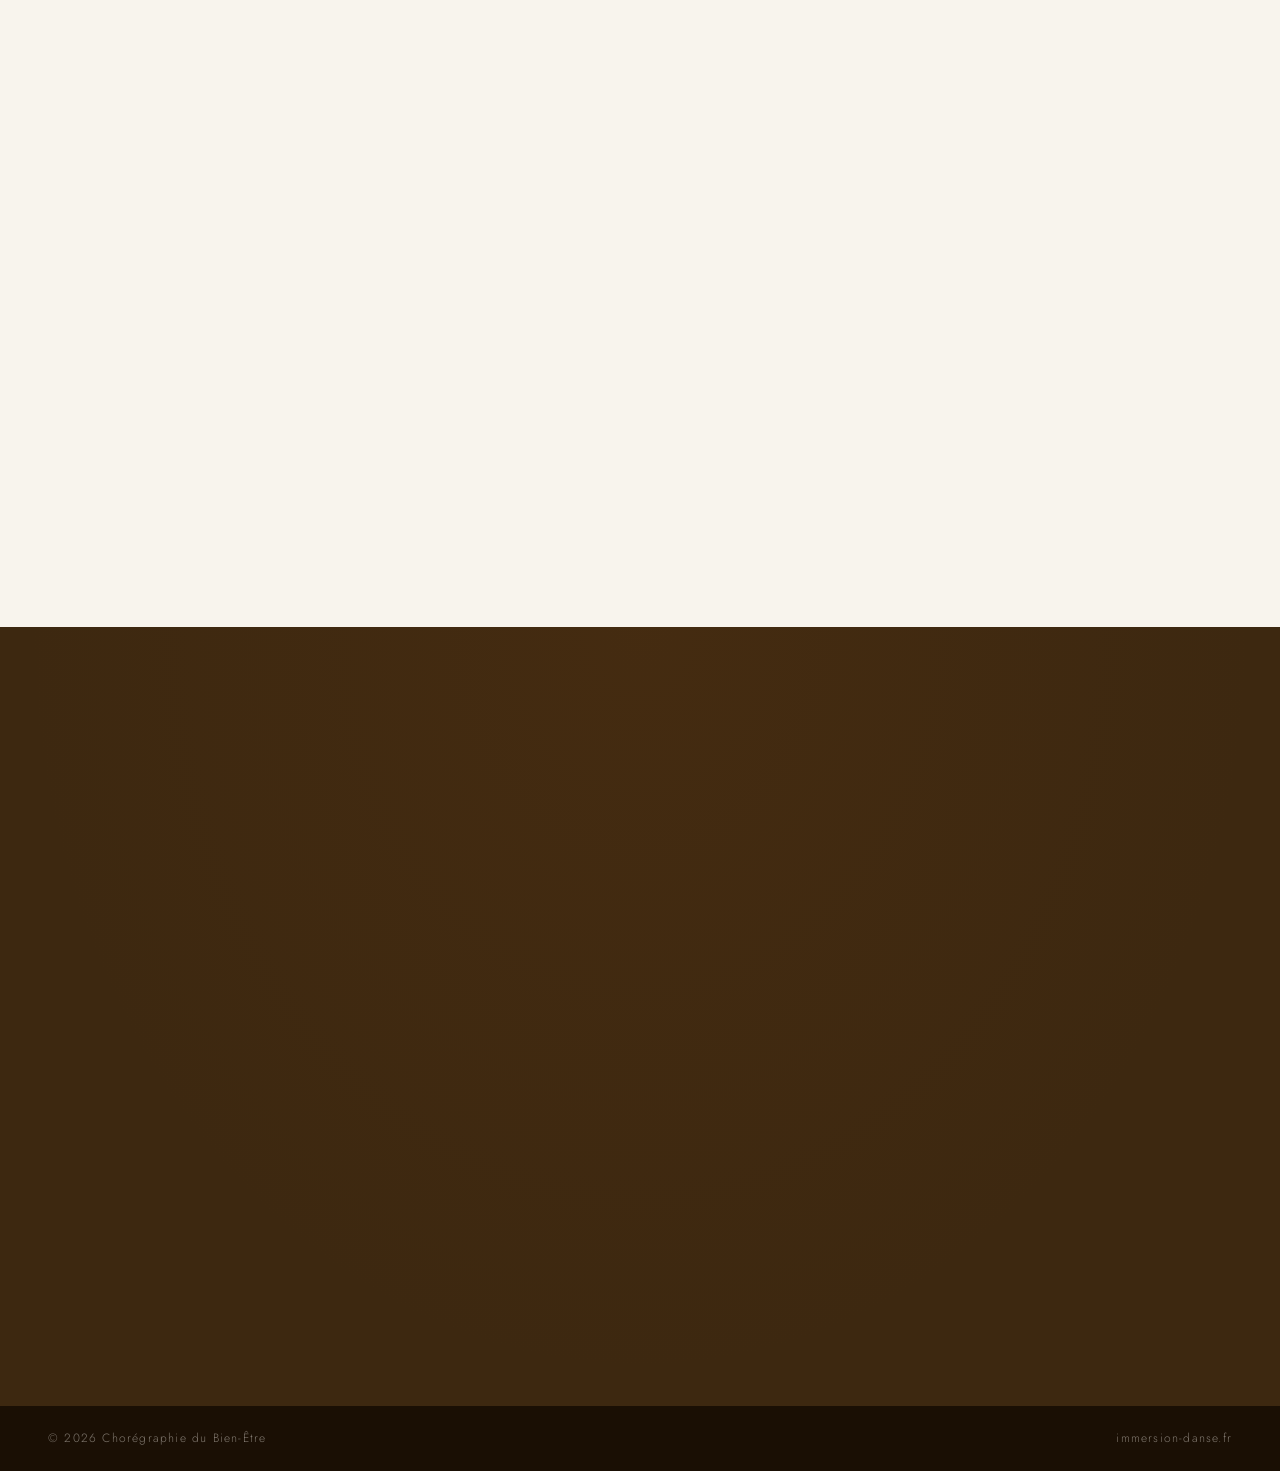
==== commit 0bc298ed: "Add files via upload" ====
--- a/index.html
+++ b/index.html
@@ -105,7 +105,7 @@
       .hero-cta{flex-direction:column;align-items:center;gap:10px}
       .hero-cta .btn{width:100%;max-width:320px;text-align:center;padding:15px 20px;display:block}
       .hero-date{font-size:10px;letter-spacing:.1em;line-height:1.8}
-      .hero-date .date-sep{display:block}
+      .hero-date .date-sep{display:none}
     }
 
     /* BUTTONS */
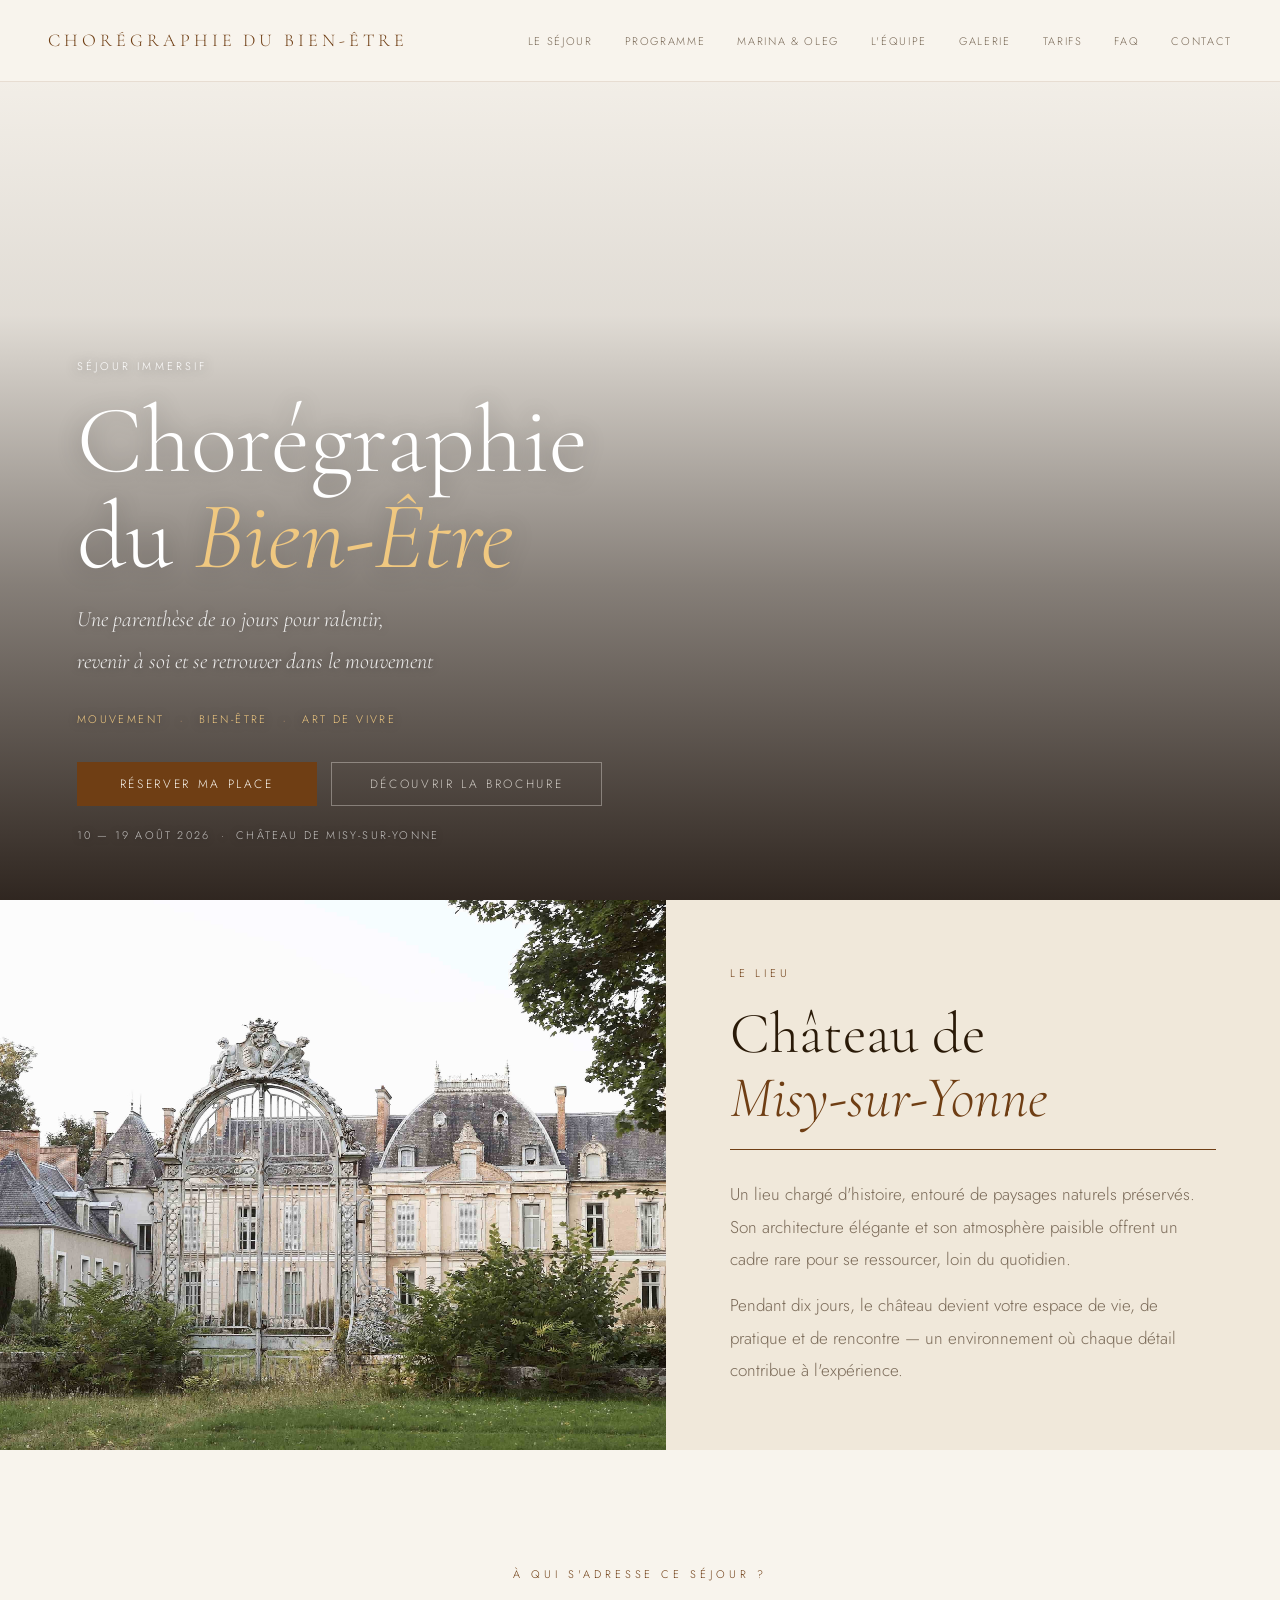
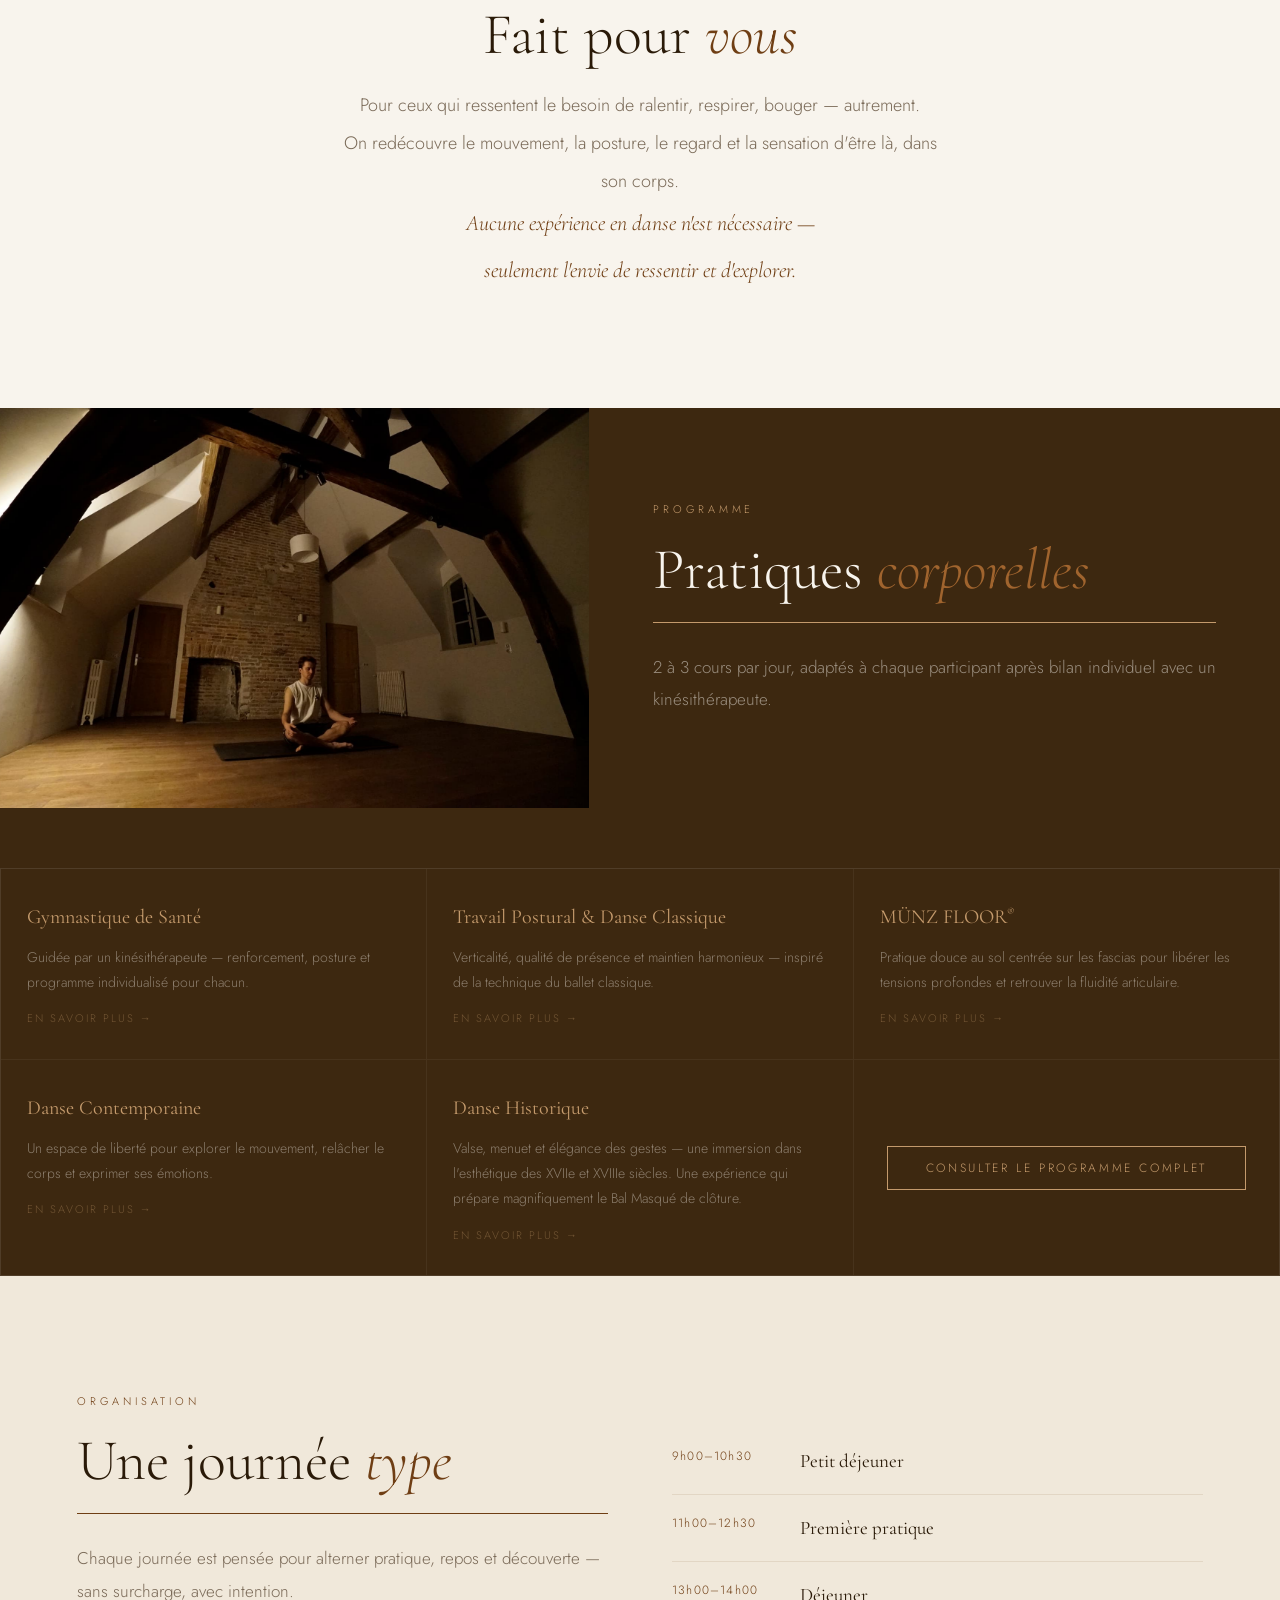
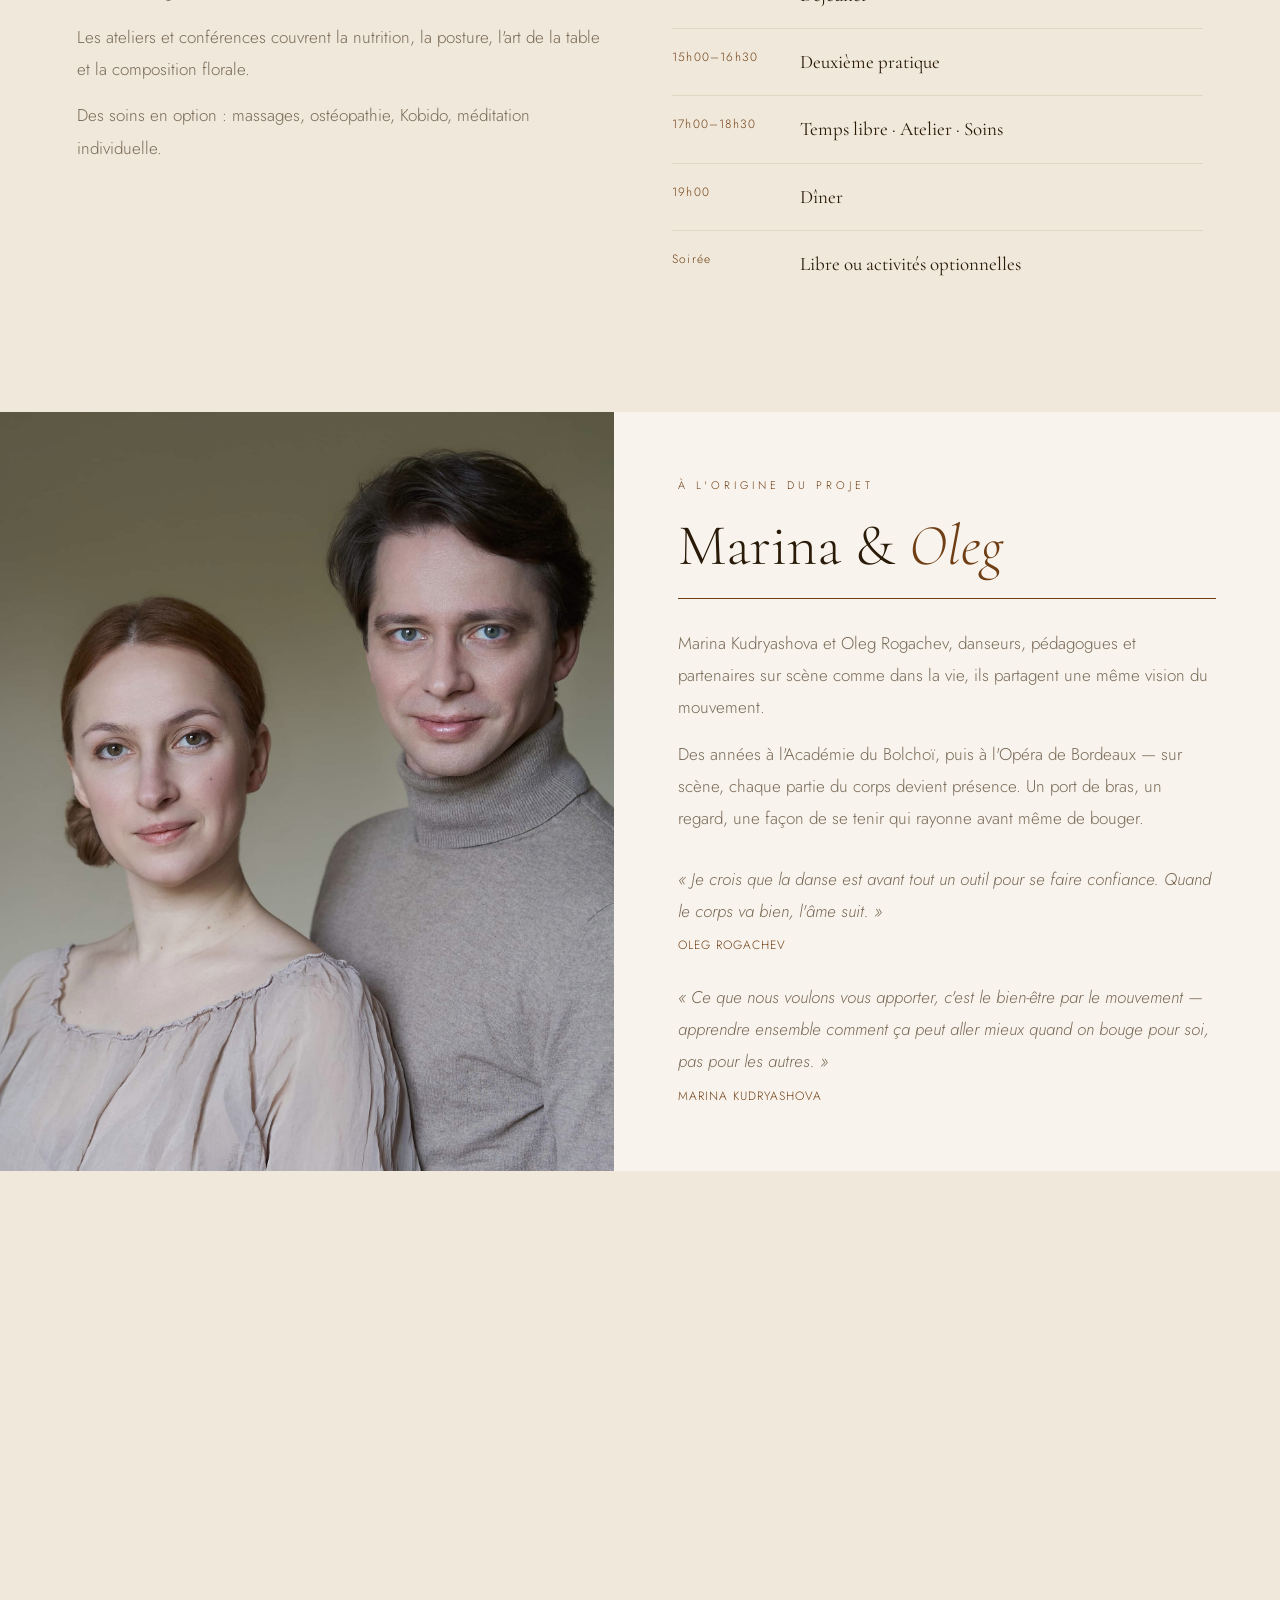
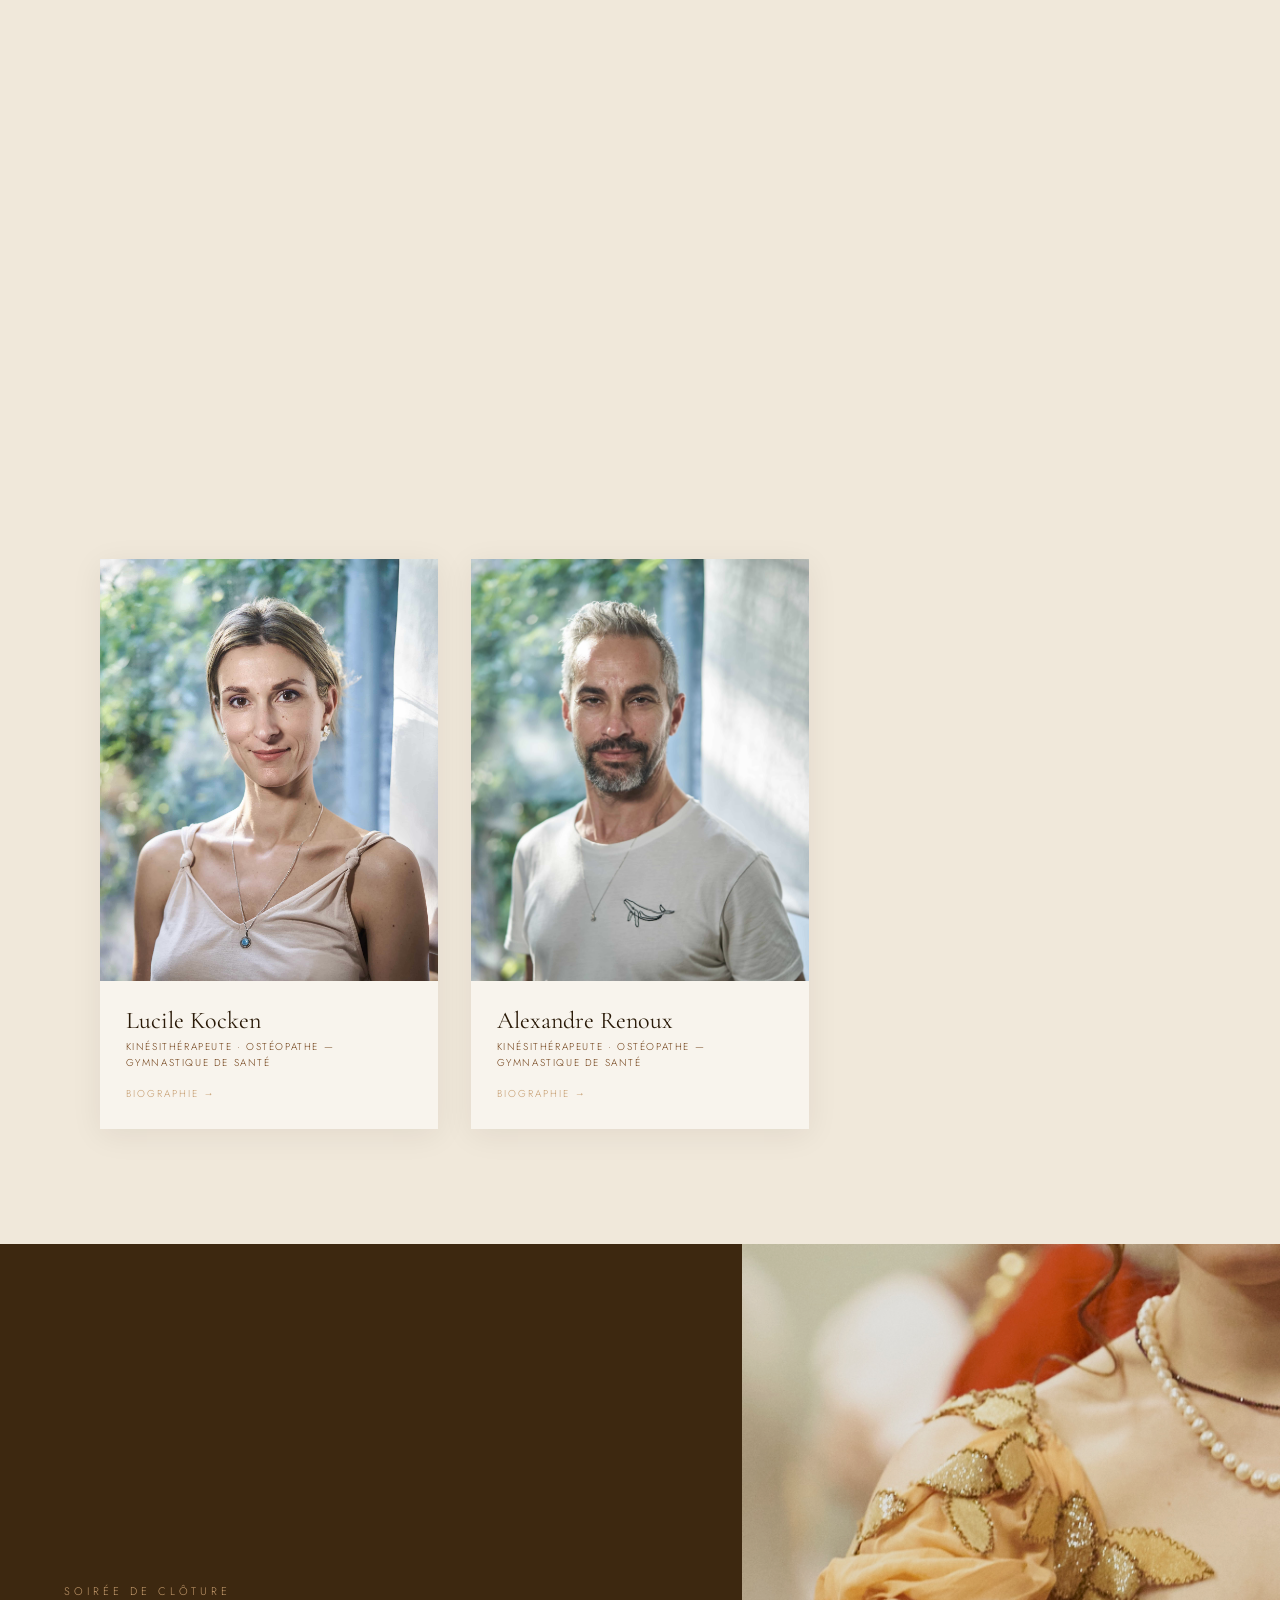
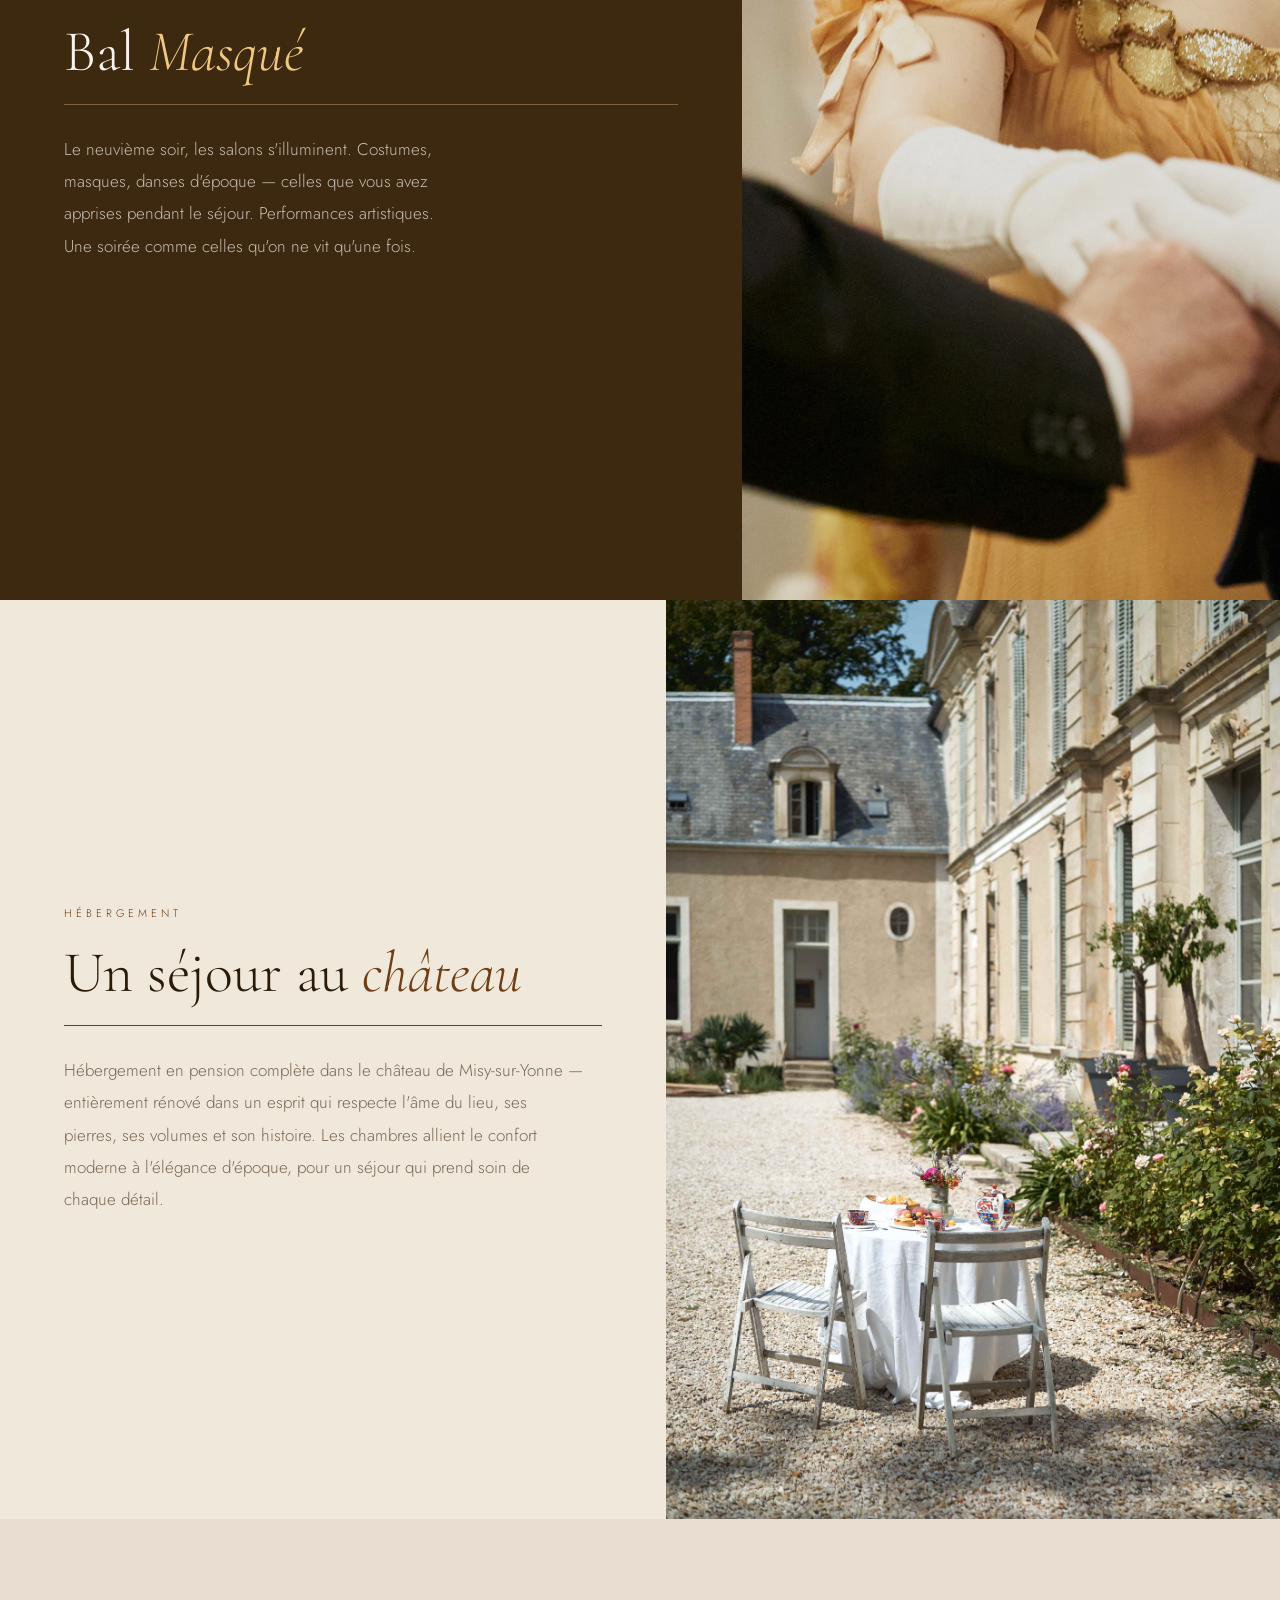
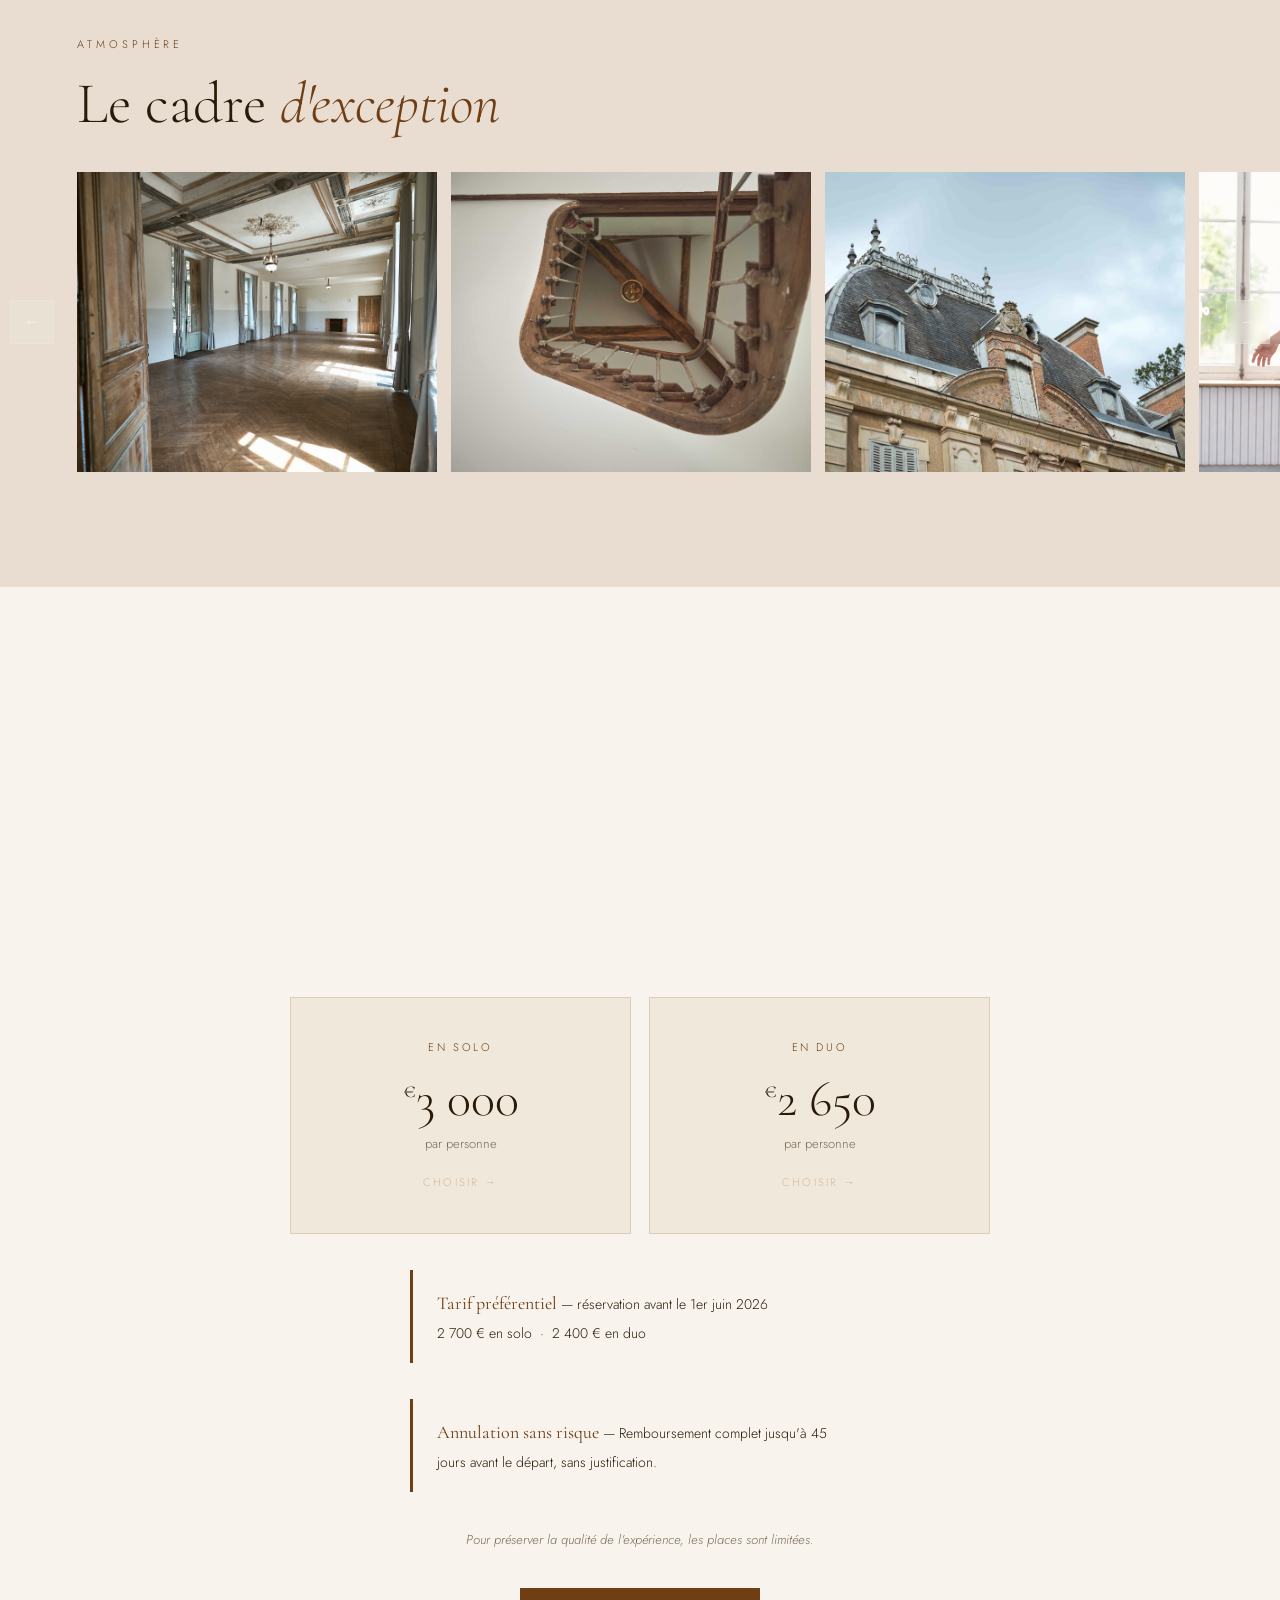
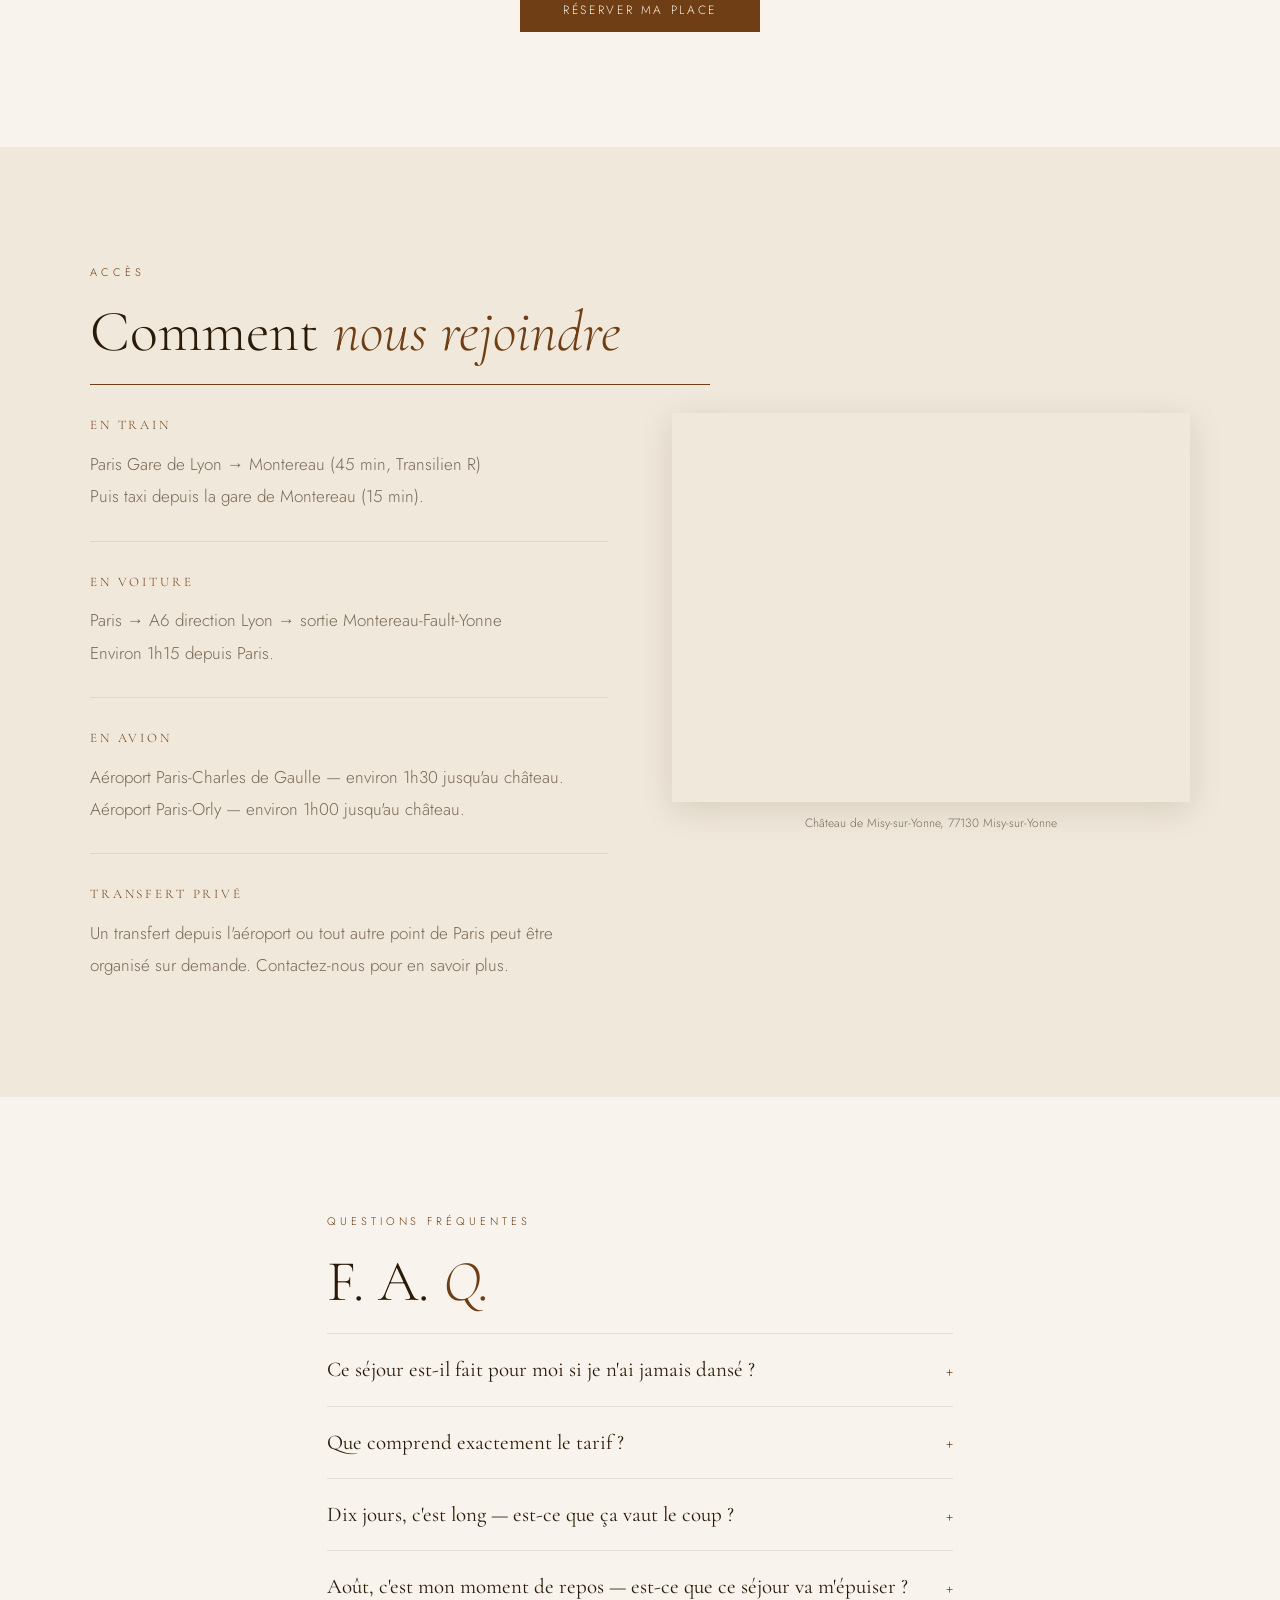
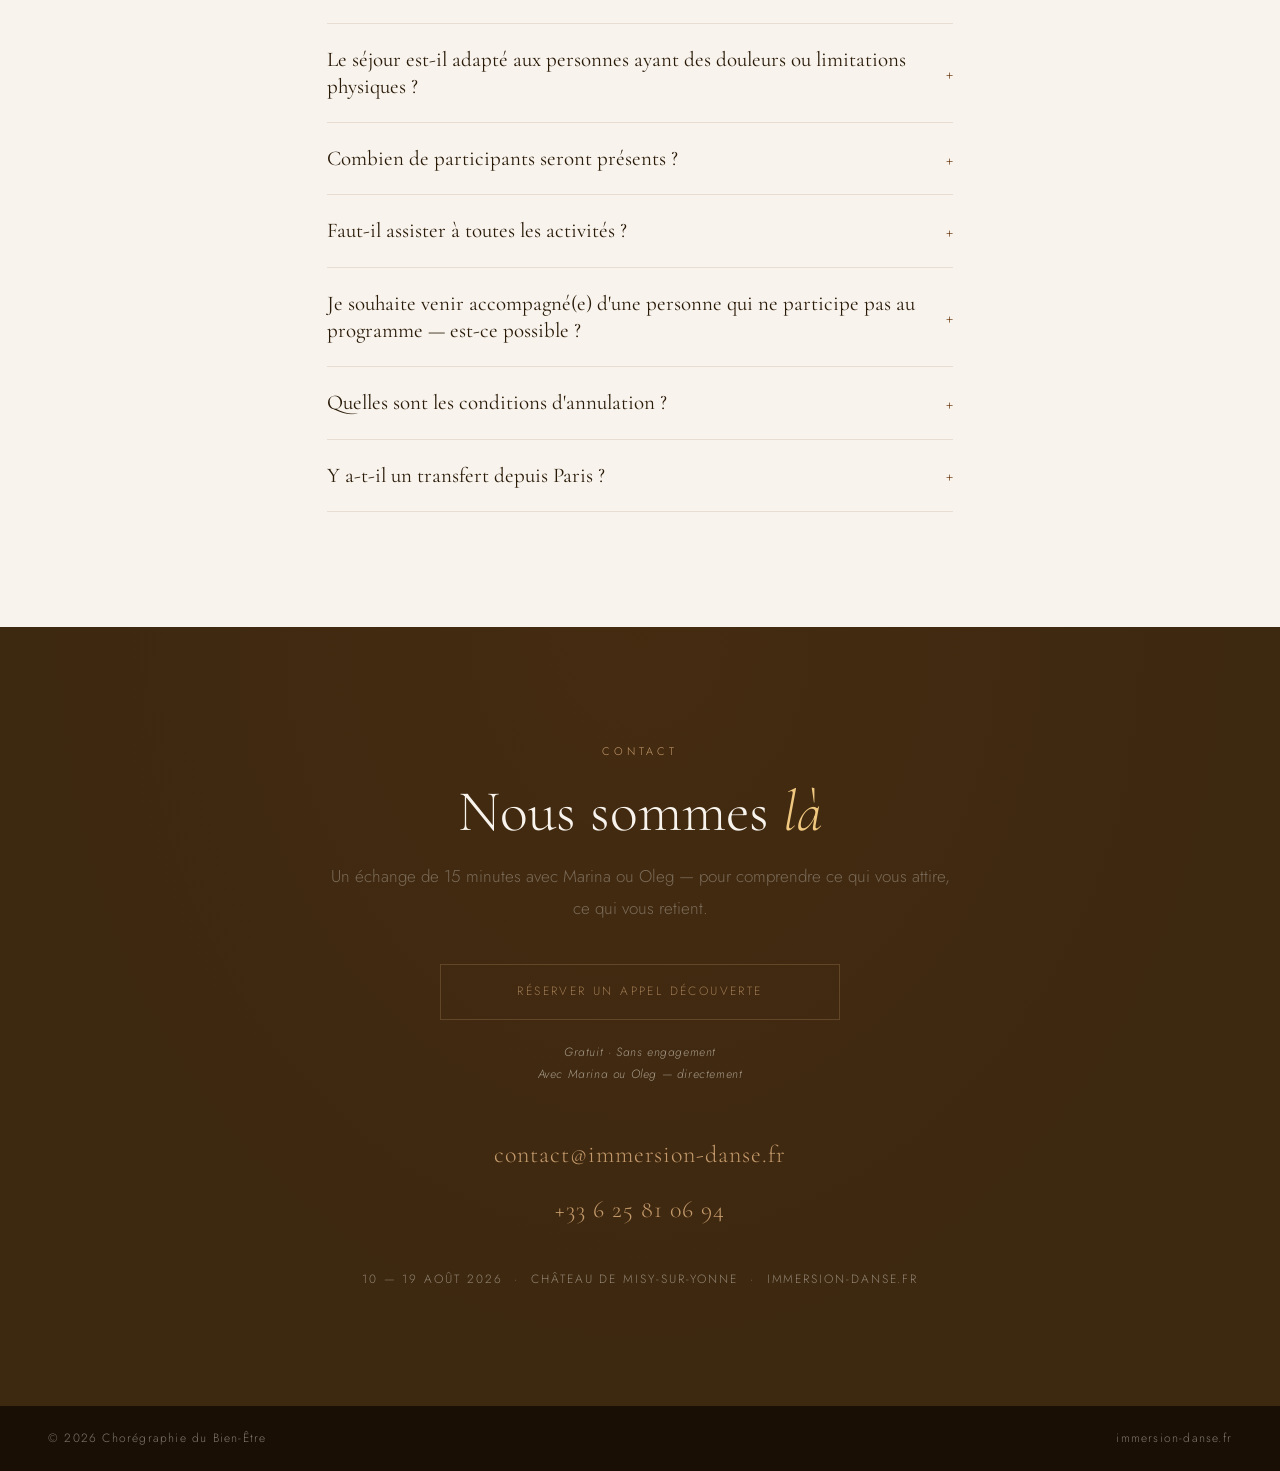
==== commit 562b1445: "Add files via upload" ====
--- a/index.html
+++ b/index.html
@@ -105,7 +105,7 @@
       .hero-cta{flex-direction:column;align-items:center;gap:10px}
       .hero-cta .btn{width:100%;max-width:320px;text-align:center;padding:15px 20px;display:block}
       .hero-date{font-size:10px;letter-spacing:.1em;line-height:1.8}
-      .hero-date .date-sep{display:none}
+      .hero-date .date-sep{display:block;font-size:0;line-height:.6em}
     }
 
     /* BUTTONS */
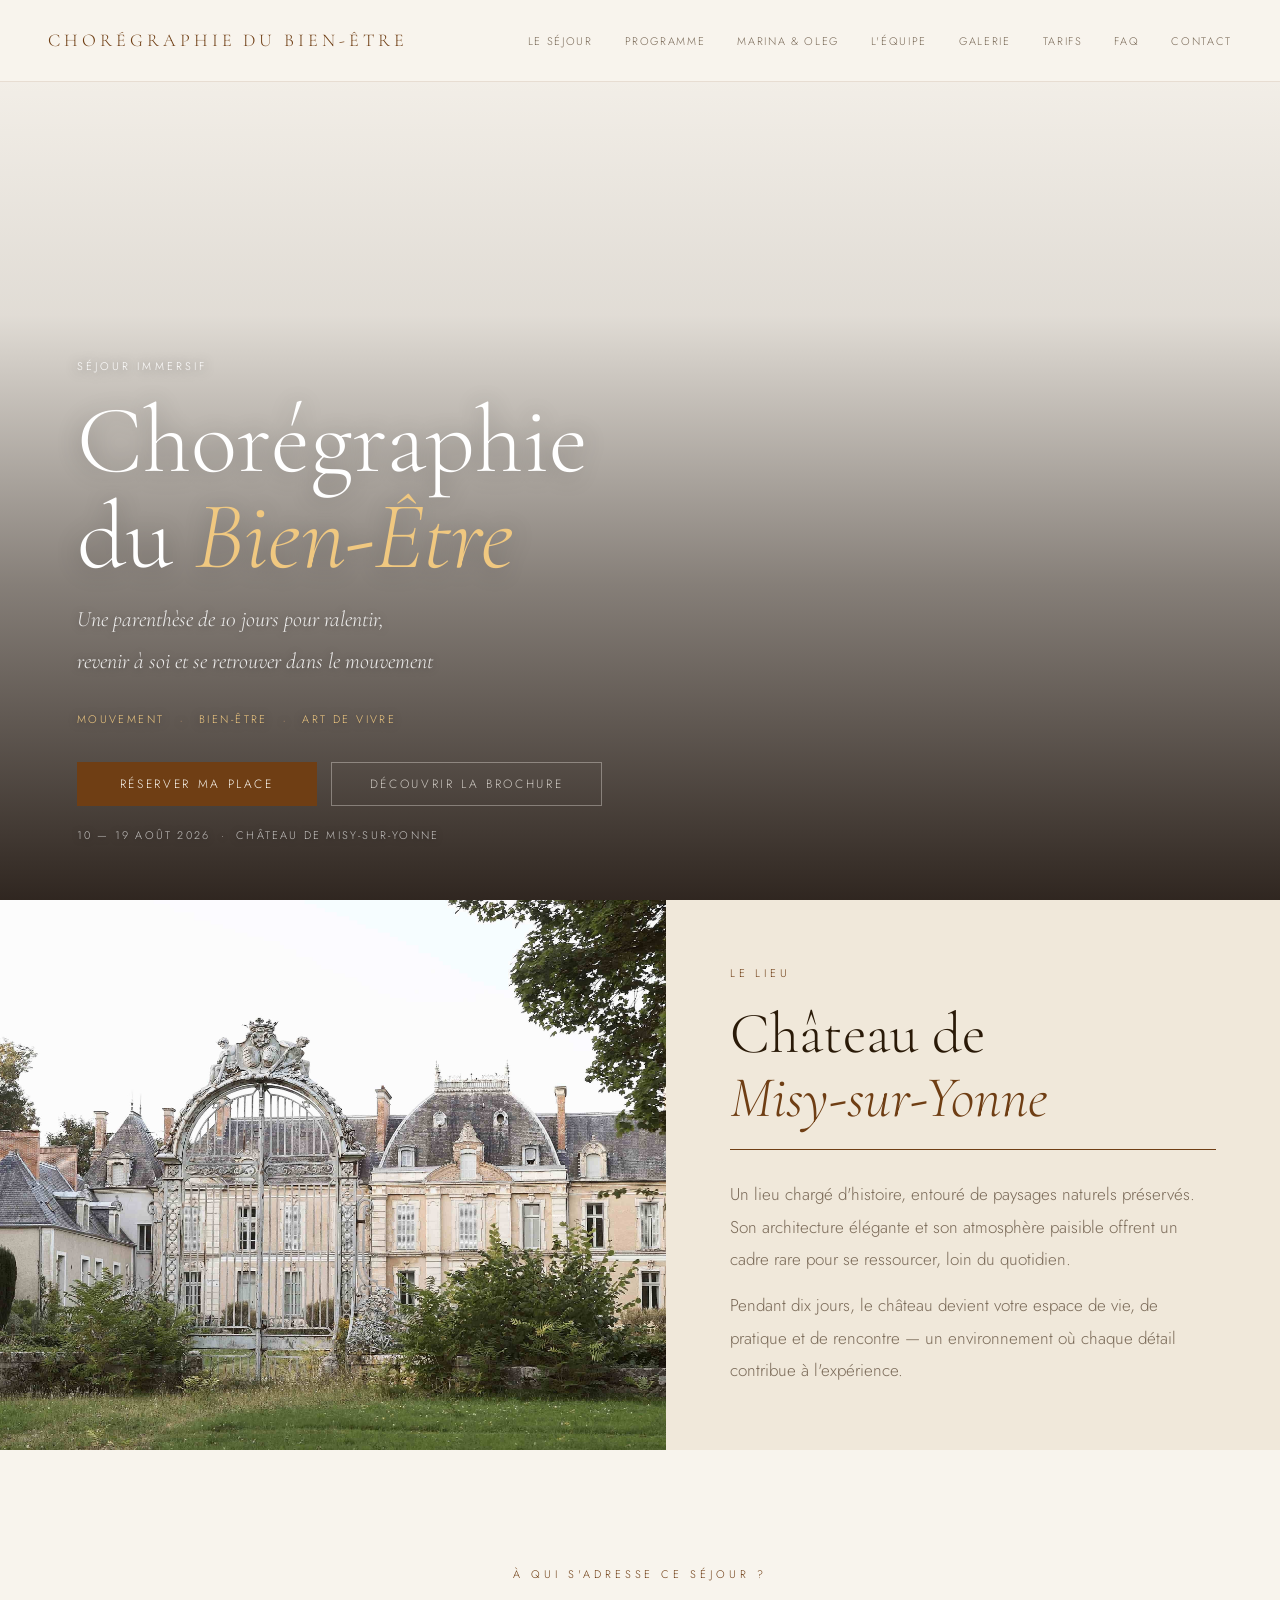
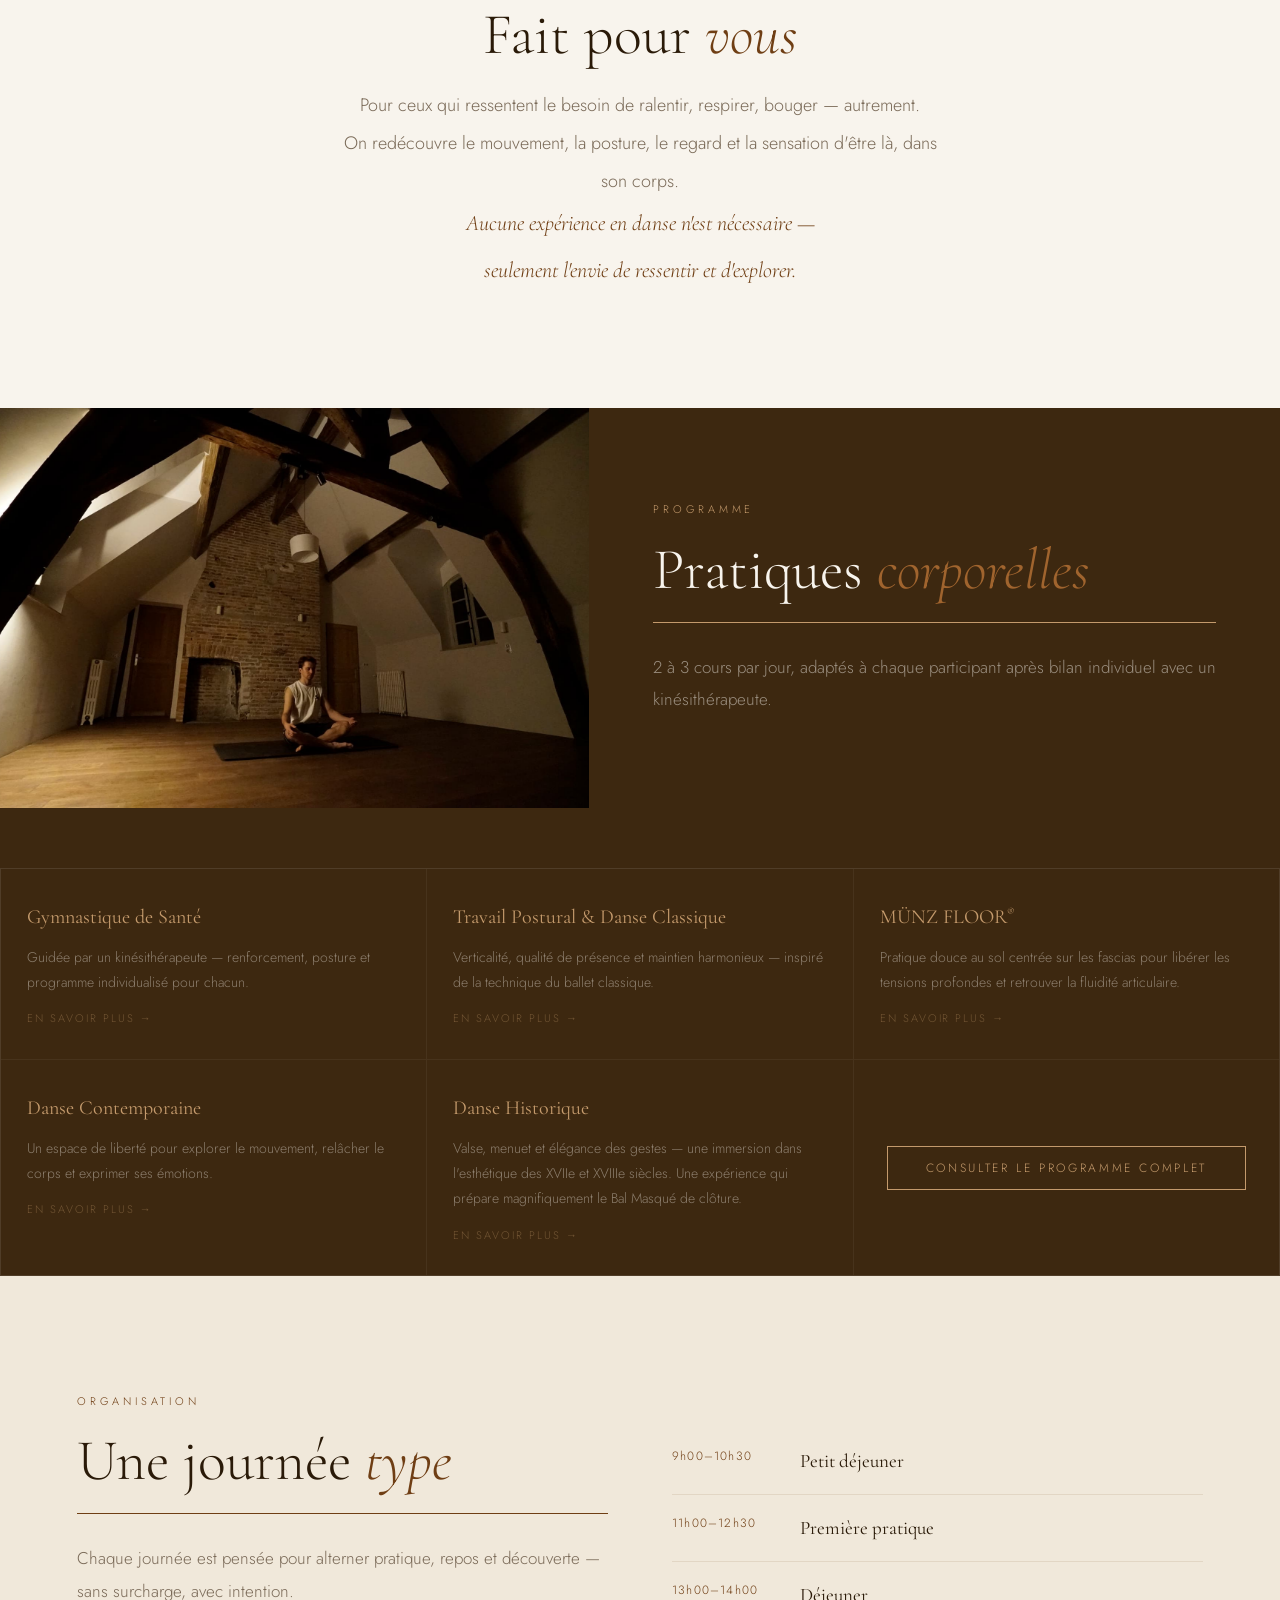
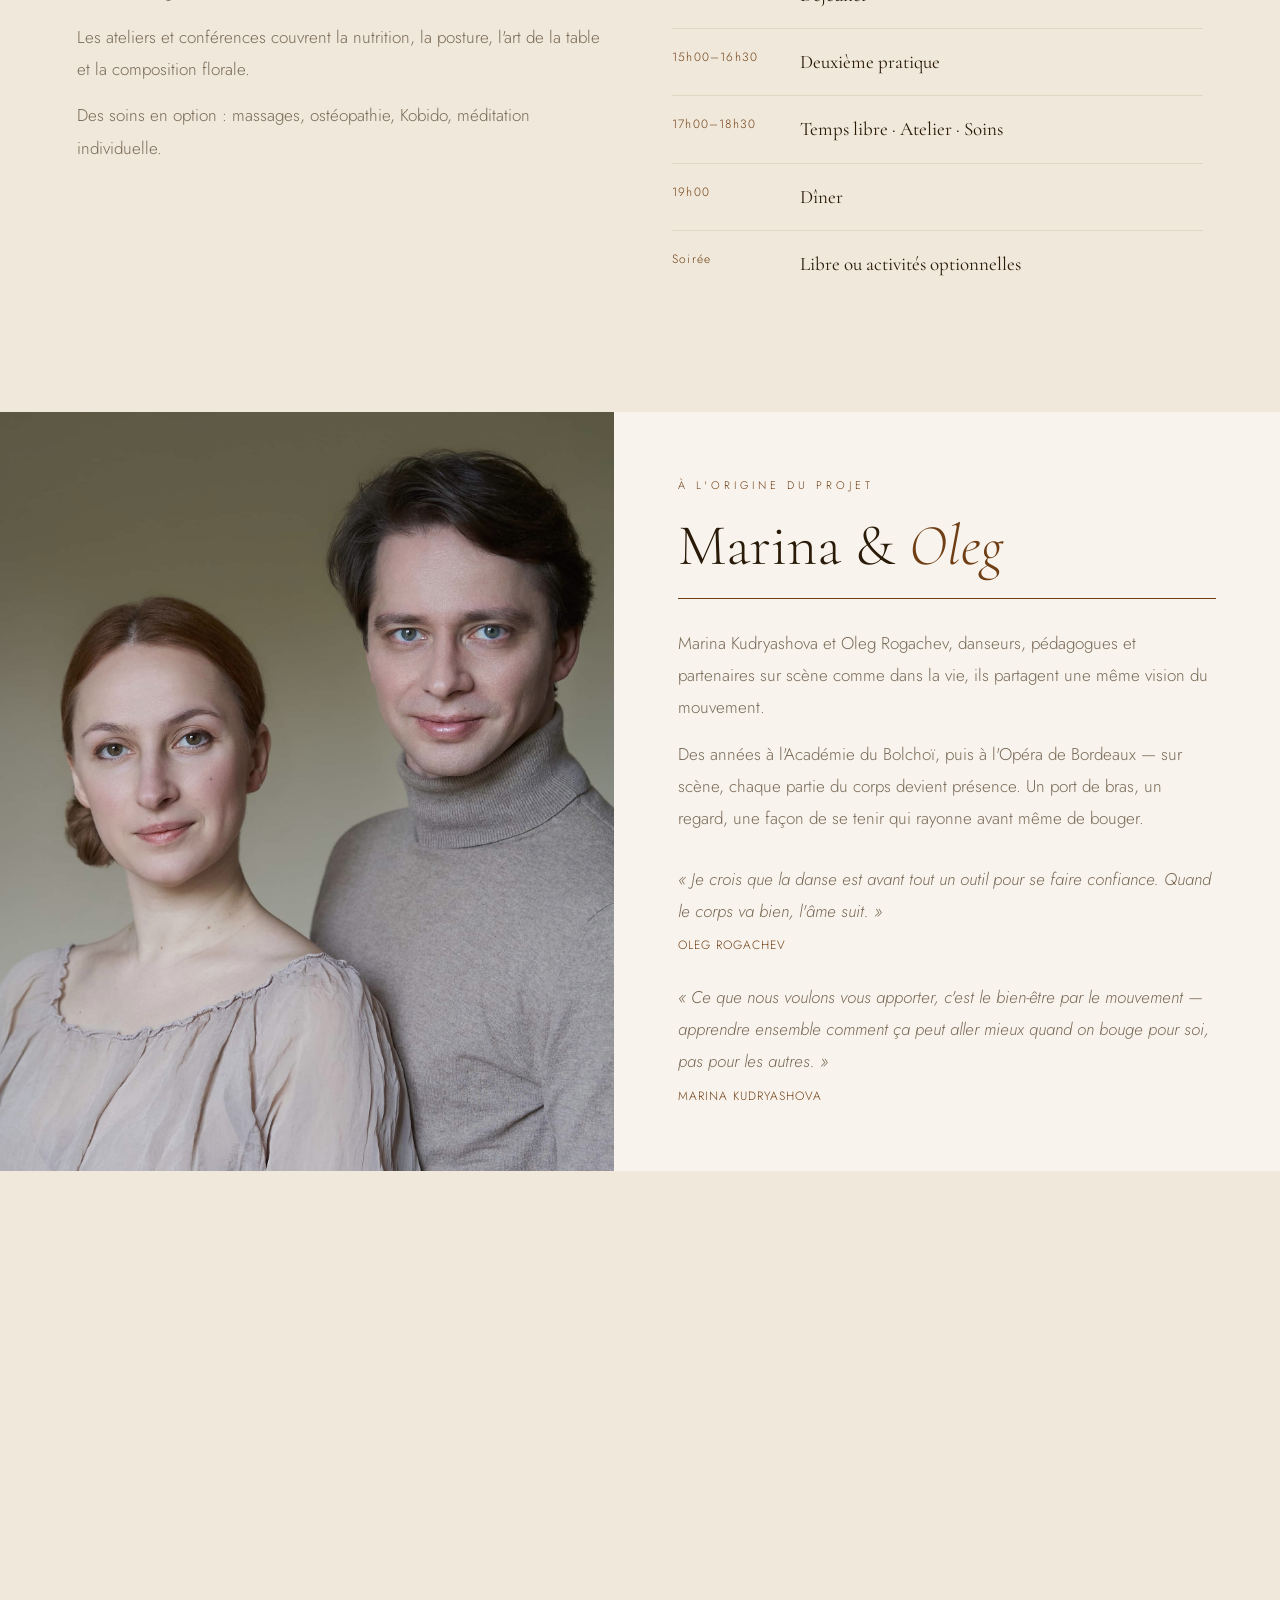
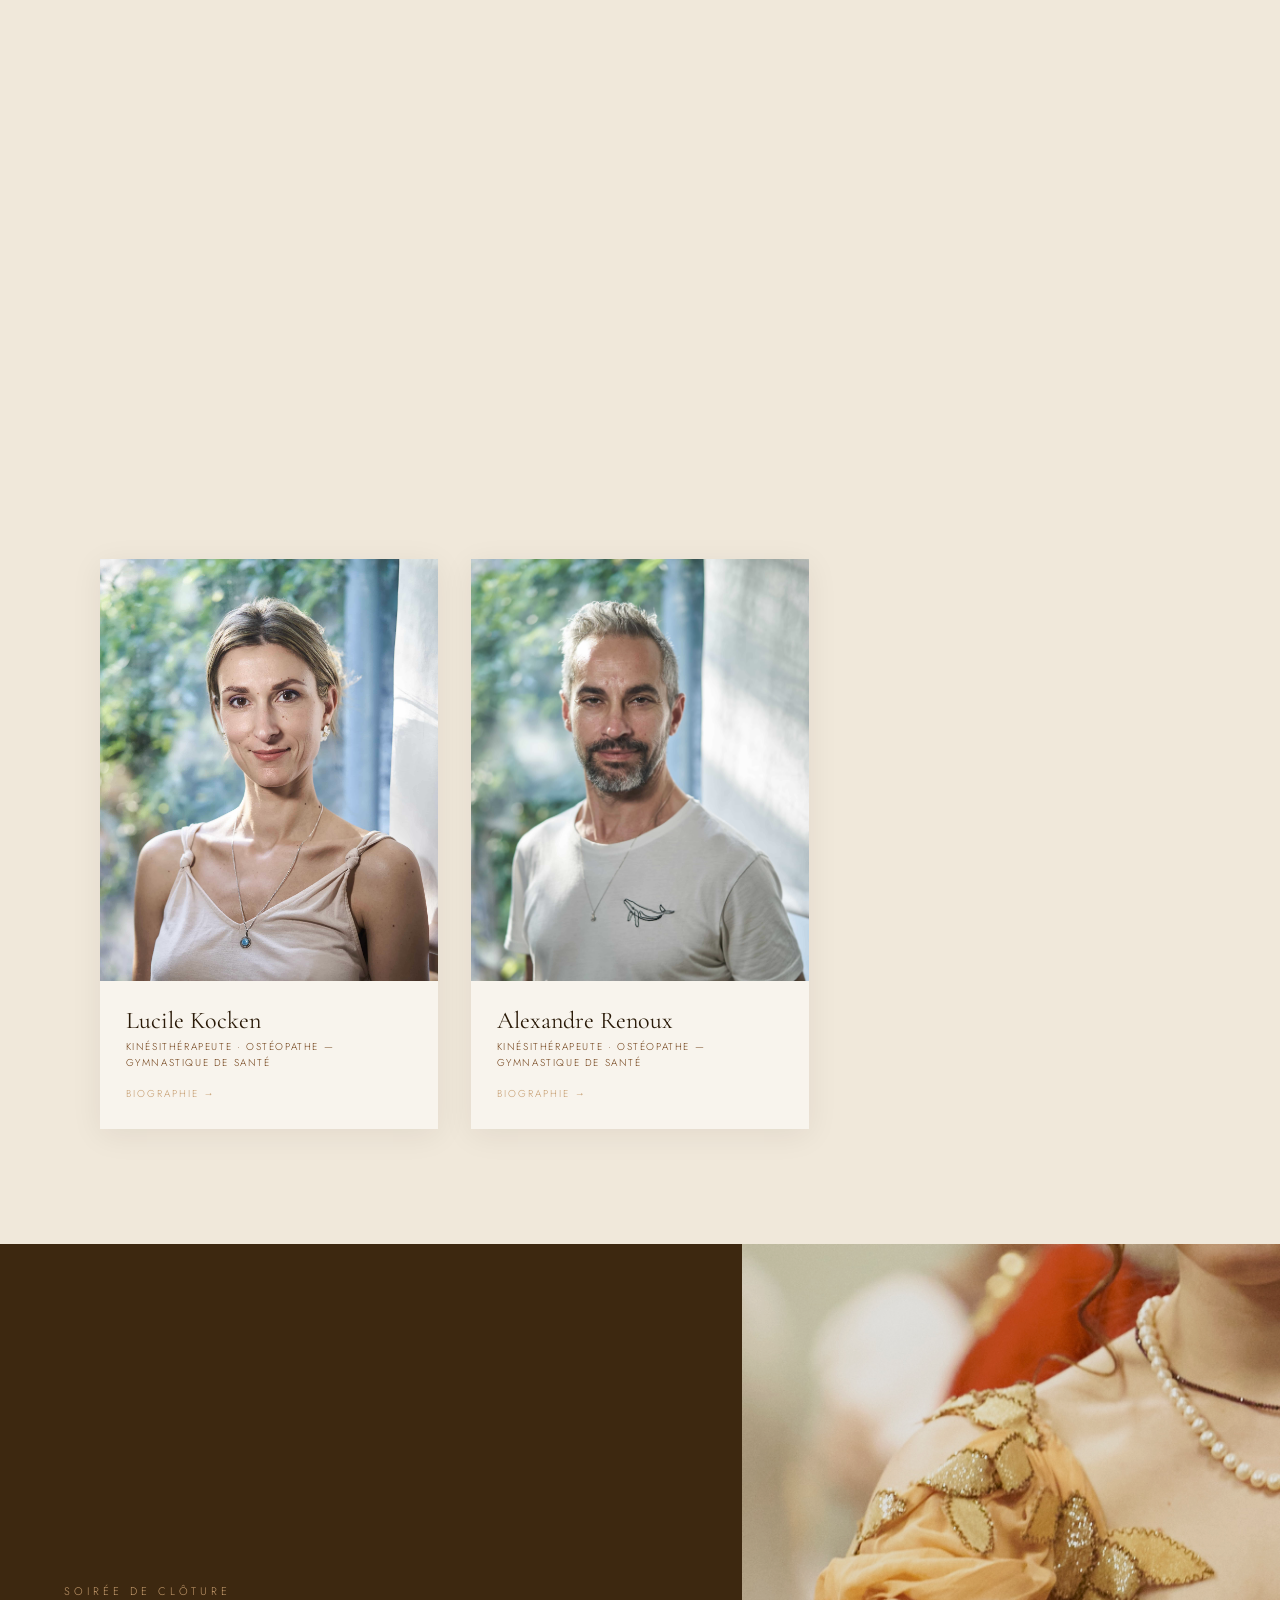
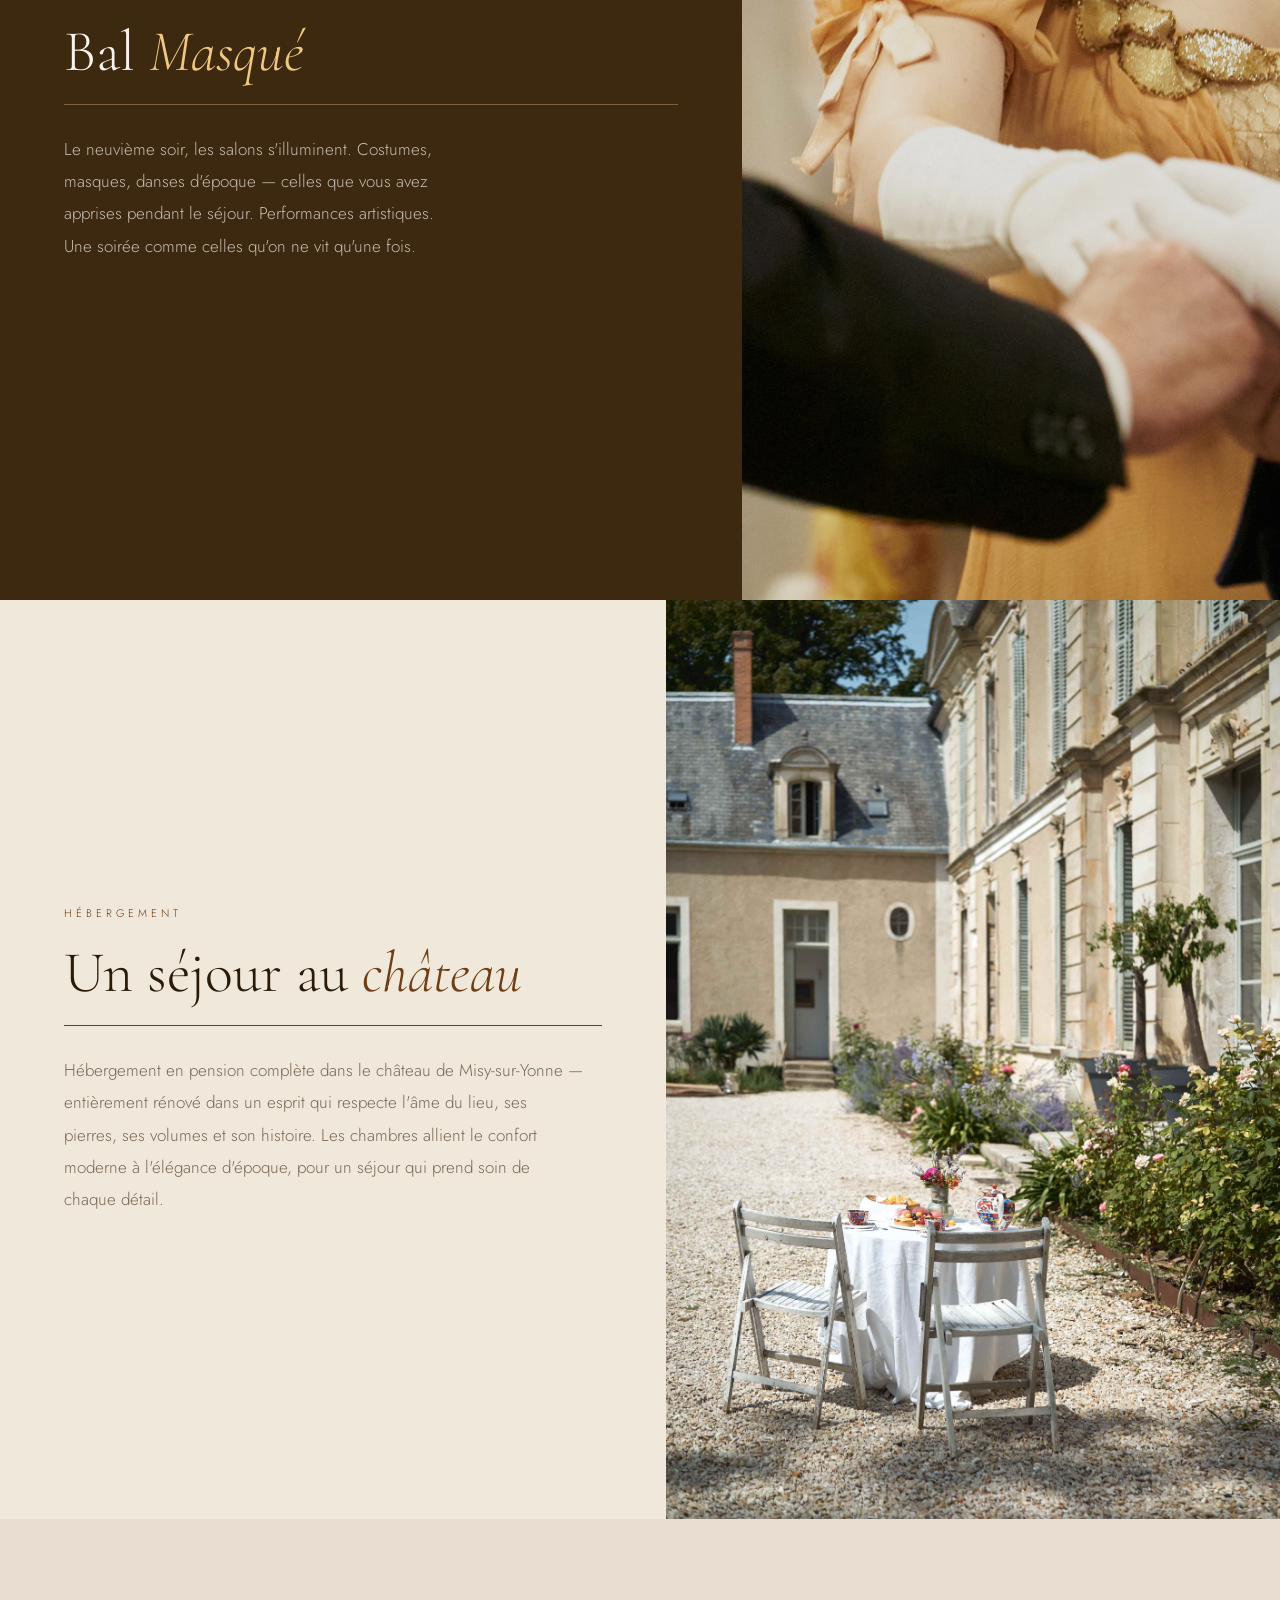
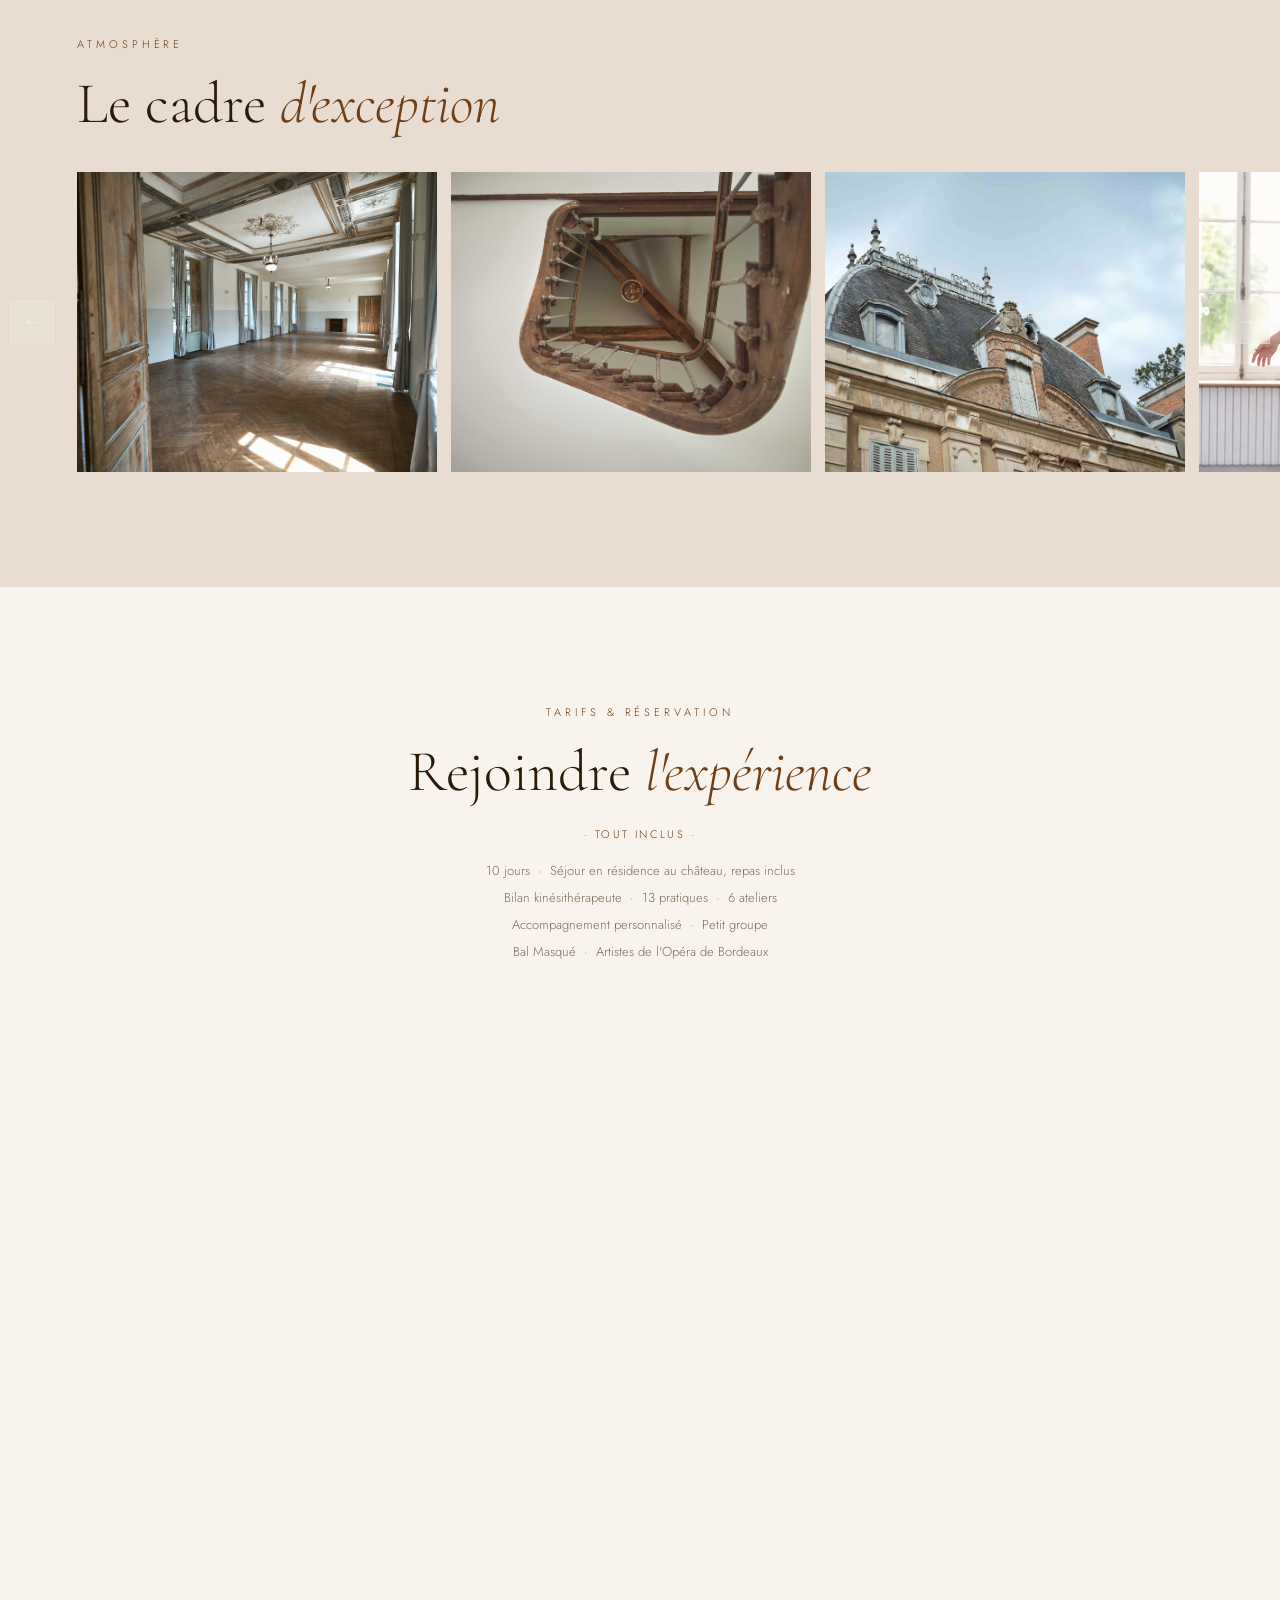
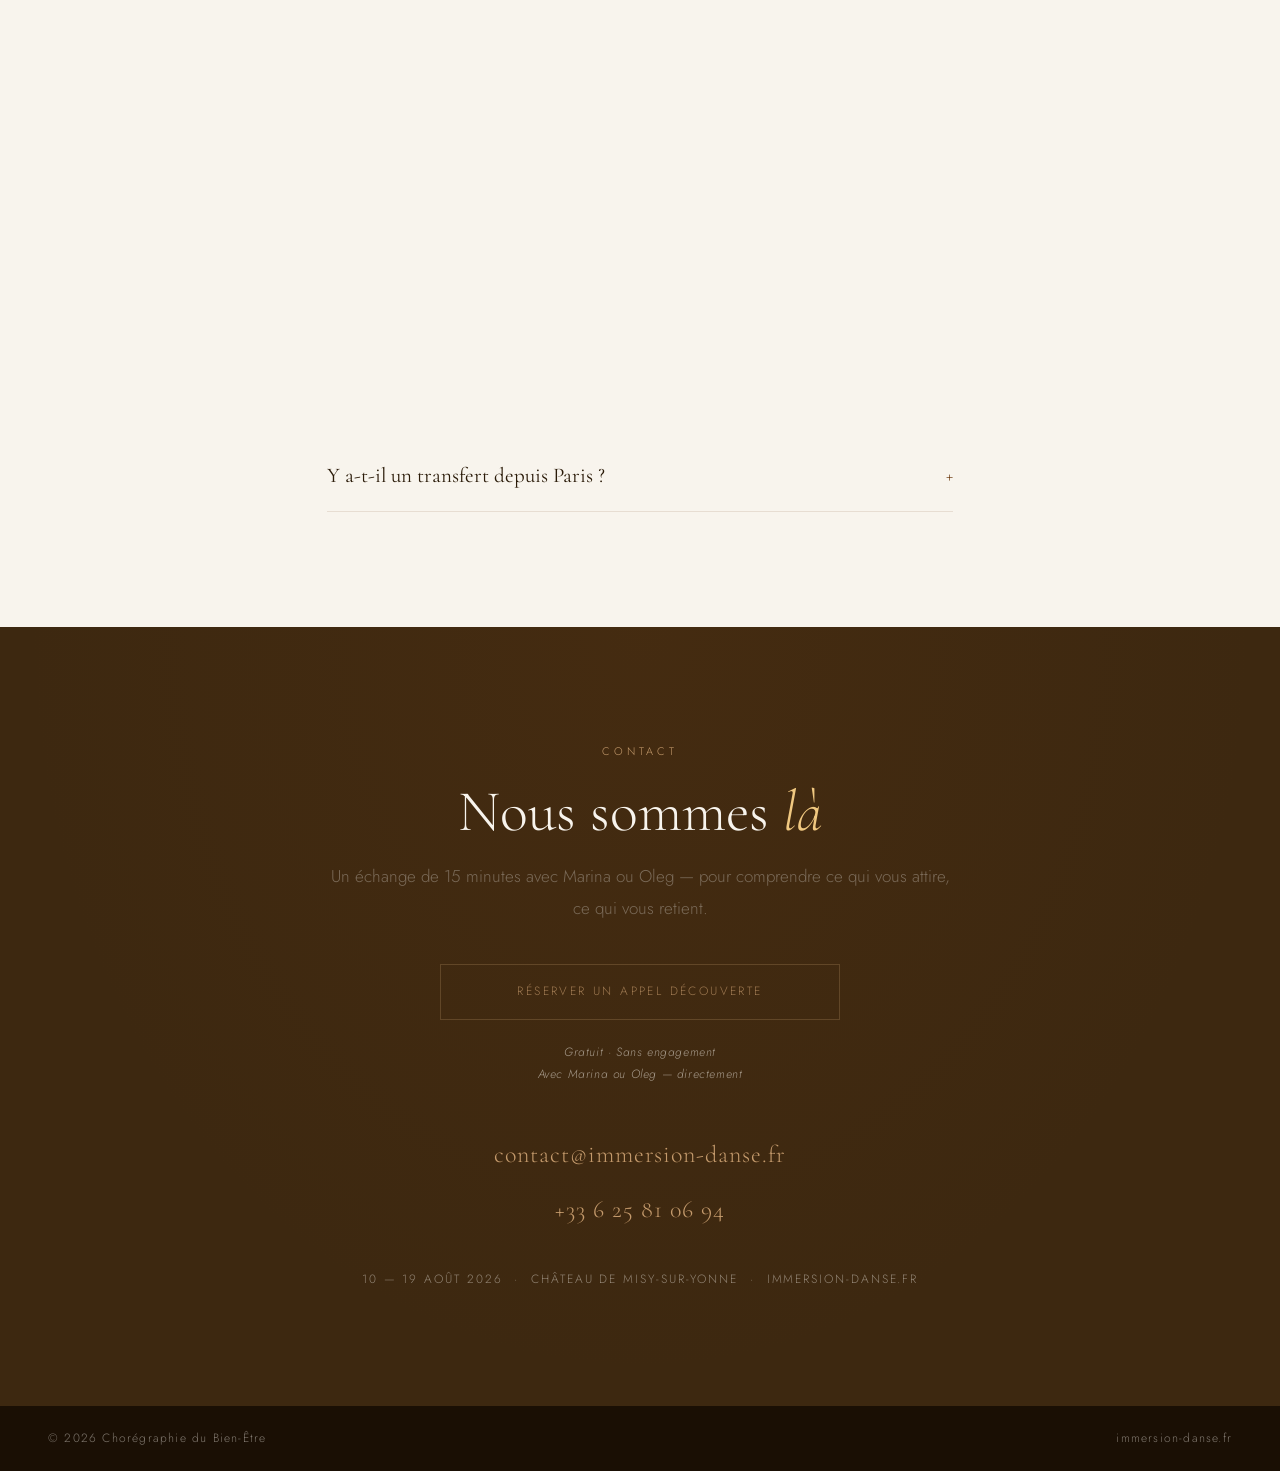
==== commit 3bab1a79: "Add files via upload" ====
--- a/index.html
+++ b/index.html
@@ -105,7 +105,8 @@
       .hero-cta{flex-direction:column;align-items:center;gap:10px}
       .hero-cta .btn{width:100%;max-width:320px;text-align:center;padding:15px 20px;display:block}
       .hero-date{font-size:10px;letter-spacing:.1em;line-height:1.8}
-      .hero-date .date-sep{display:block;font-size:0;line-height:.6em}
+      .hero-date .date-sep{display:none}
+      .hero-location{display:block}
     }
 
     /* BUTTONS */
@@ -481,7 +482,7 @@
       <button class="btn btn-reserve" onclick="openModal()">Réserver ma place</button>
       <a href="viewer.html?file=presentation" class="btn btn-dark">Découvrir la brochure</a>
     </div>
-    <span class="hero-date">10 — 19 Août 2026<span class="date-sep"> &nbsp;·&nbsp; </span>Château&nbsp;de&nbsp;Misy&#8209;sur&#8209;Yonne</span>
+    <span class="hero-date">10 — 19 Août 2026<span class="date-sep"> &nbsp;·&nbsp; </span><span class="hero-location">Château&nbsp;de&nbsp;Misy&#8209;sur&#8209;Yonne</span></span>
   </div>
 </section>
 
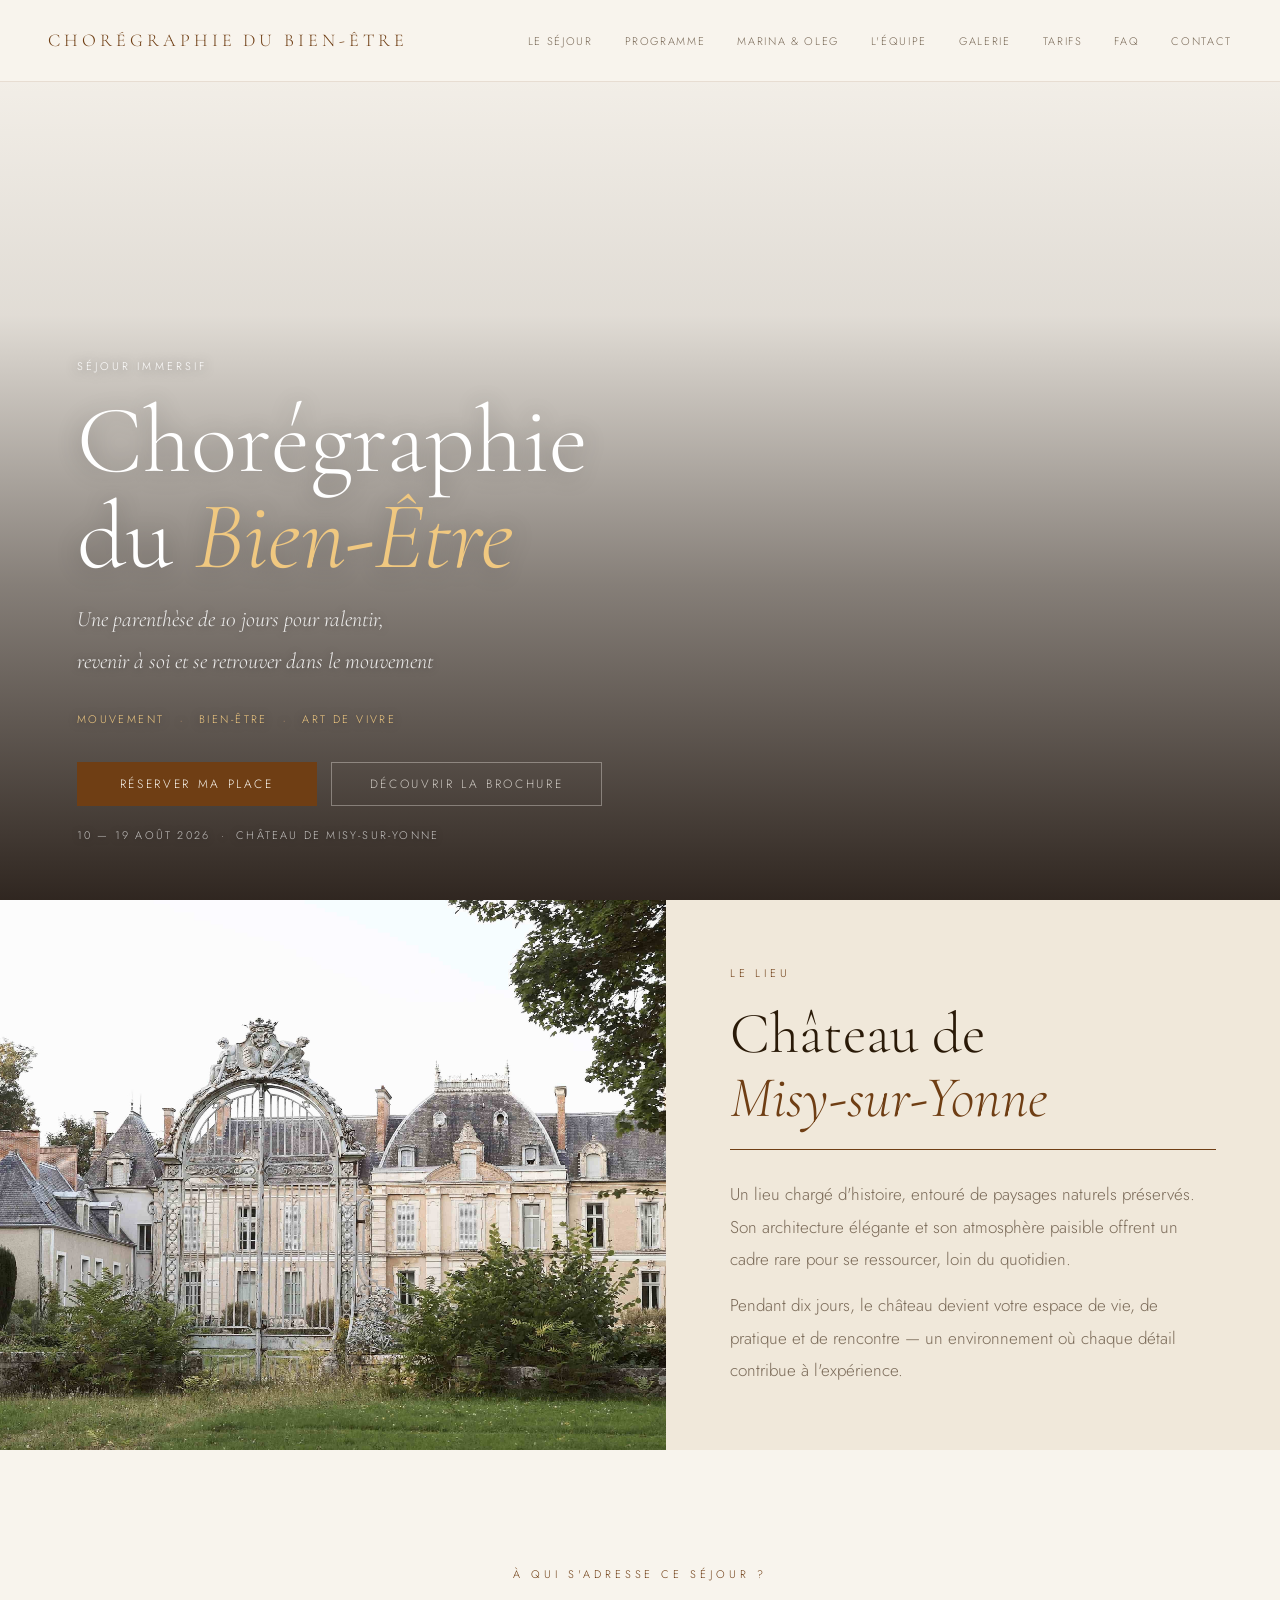
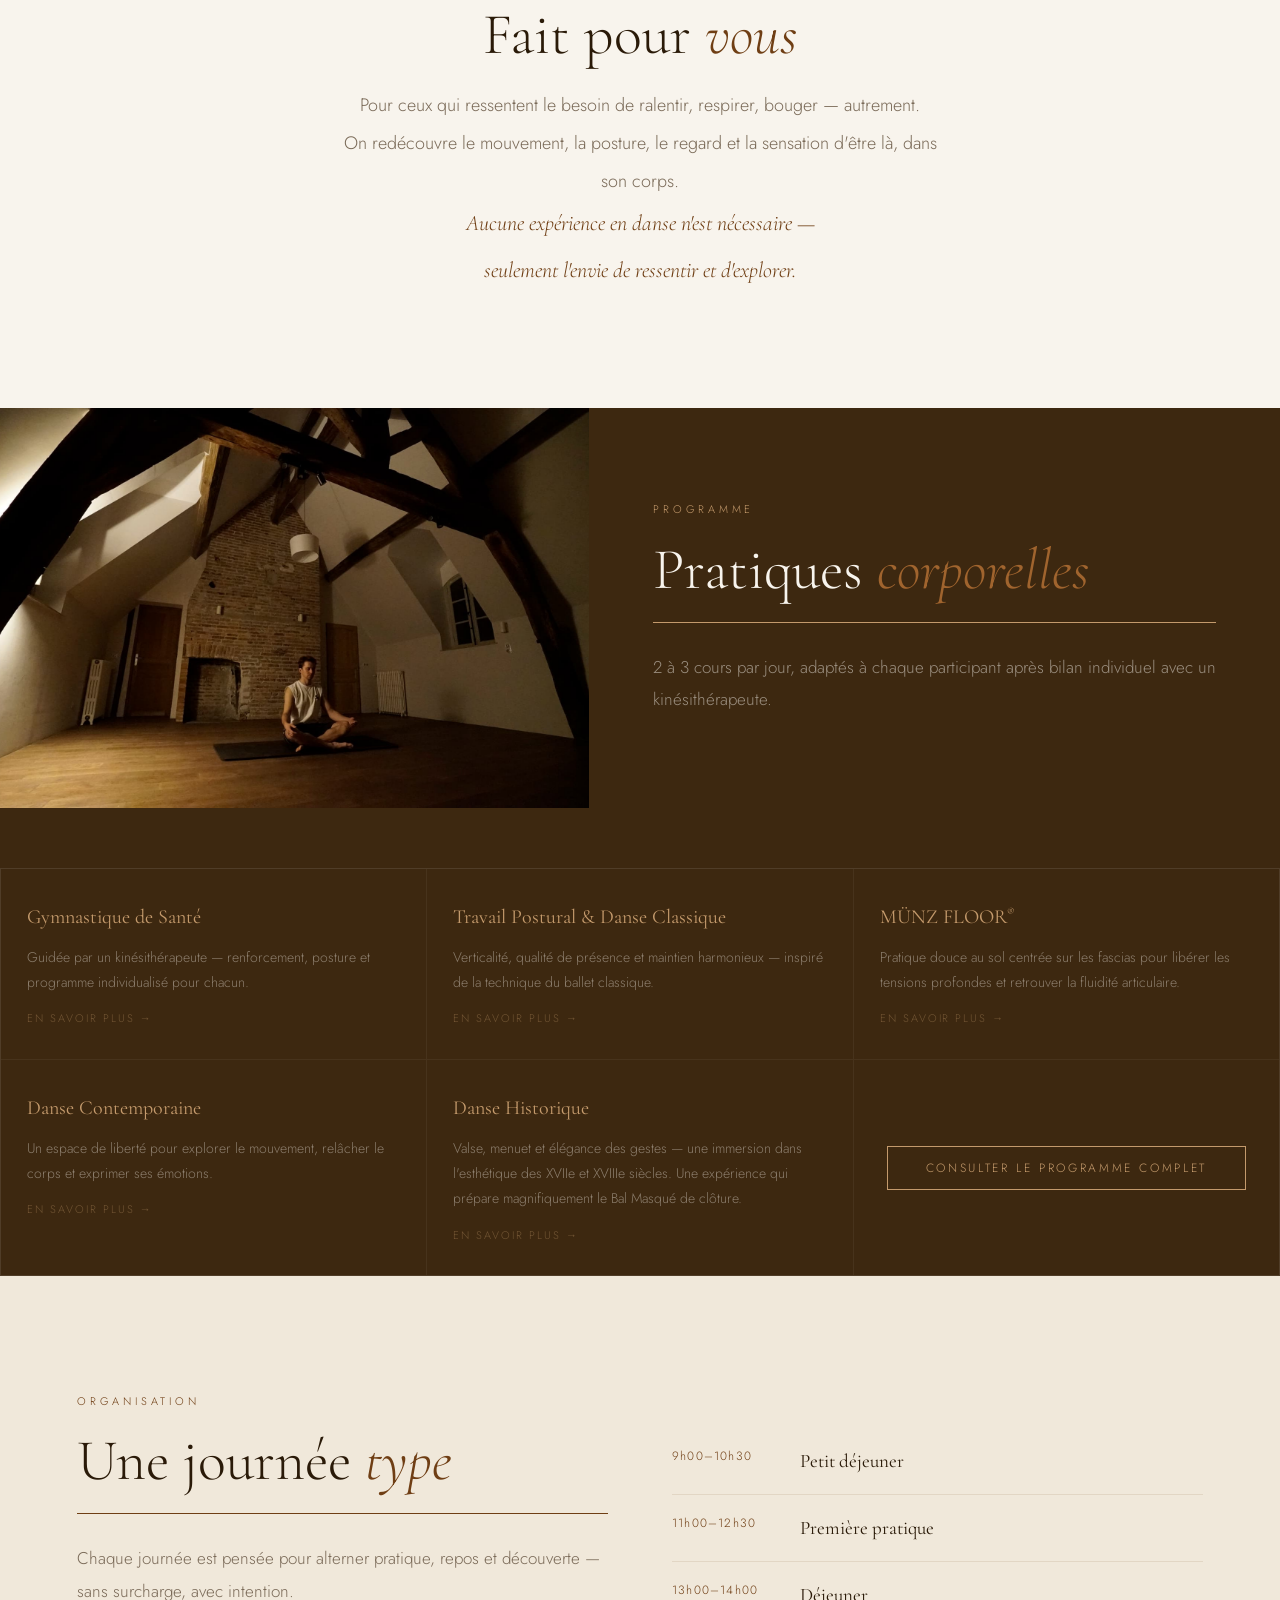
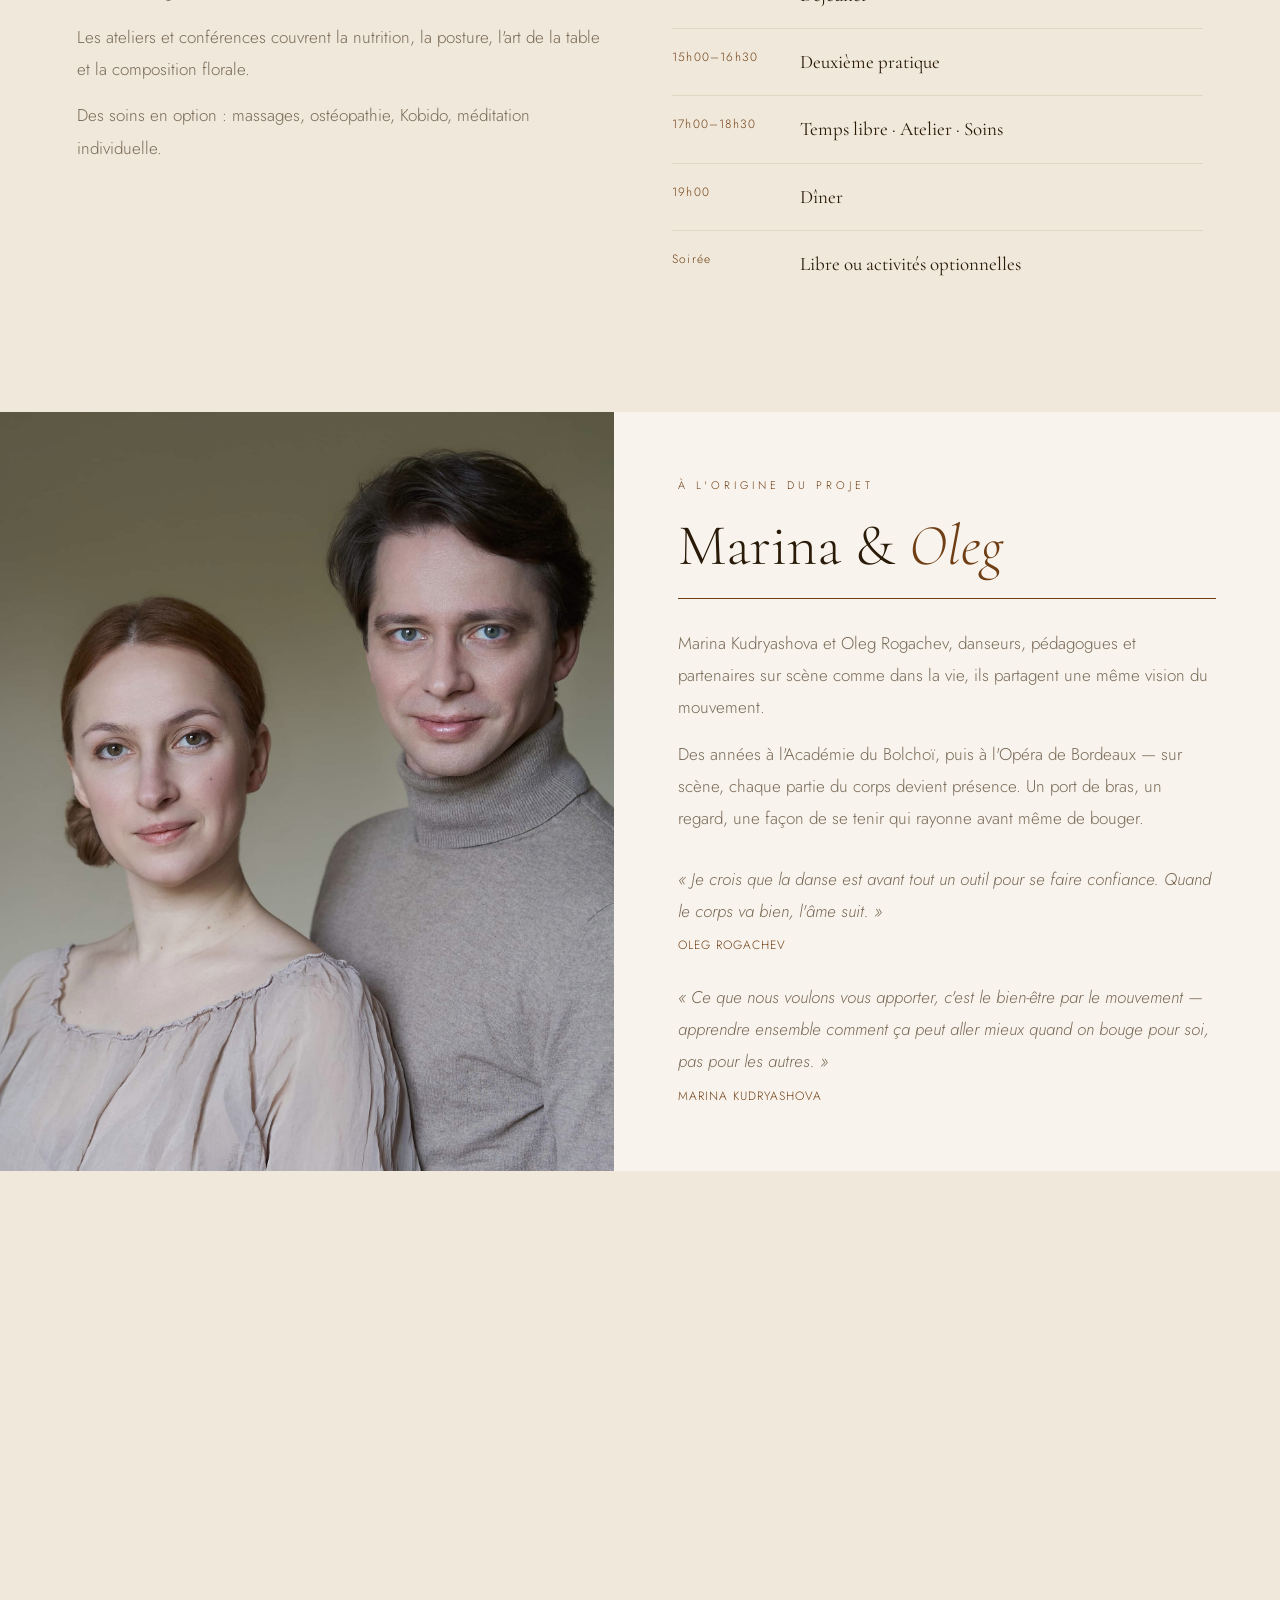
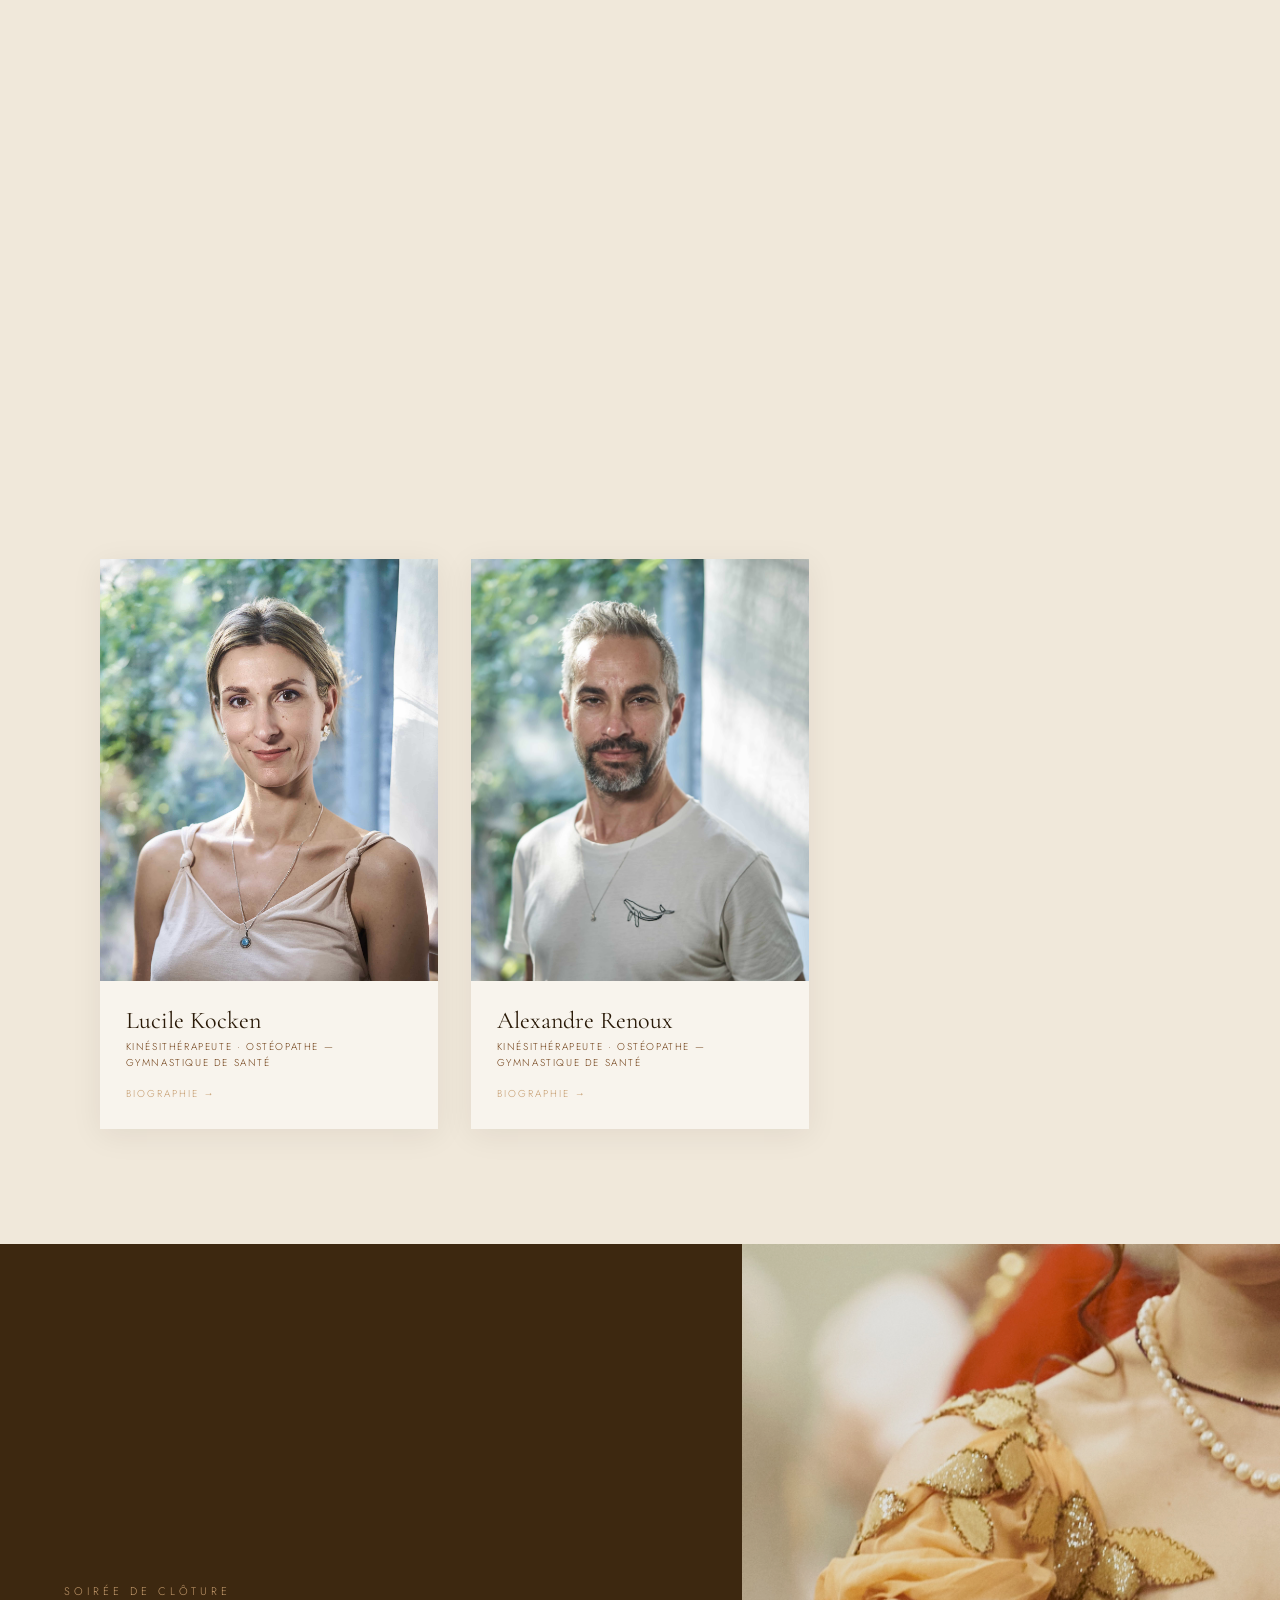
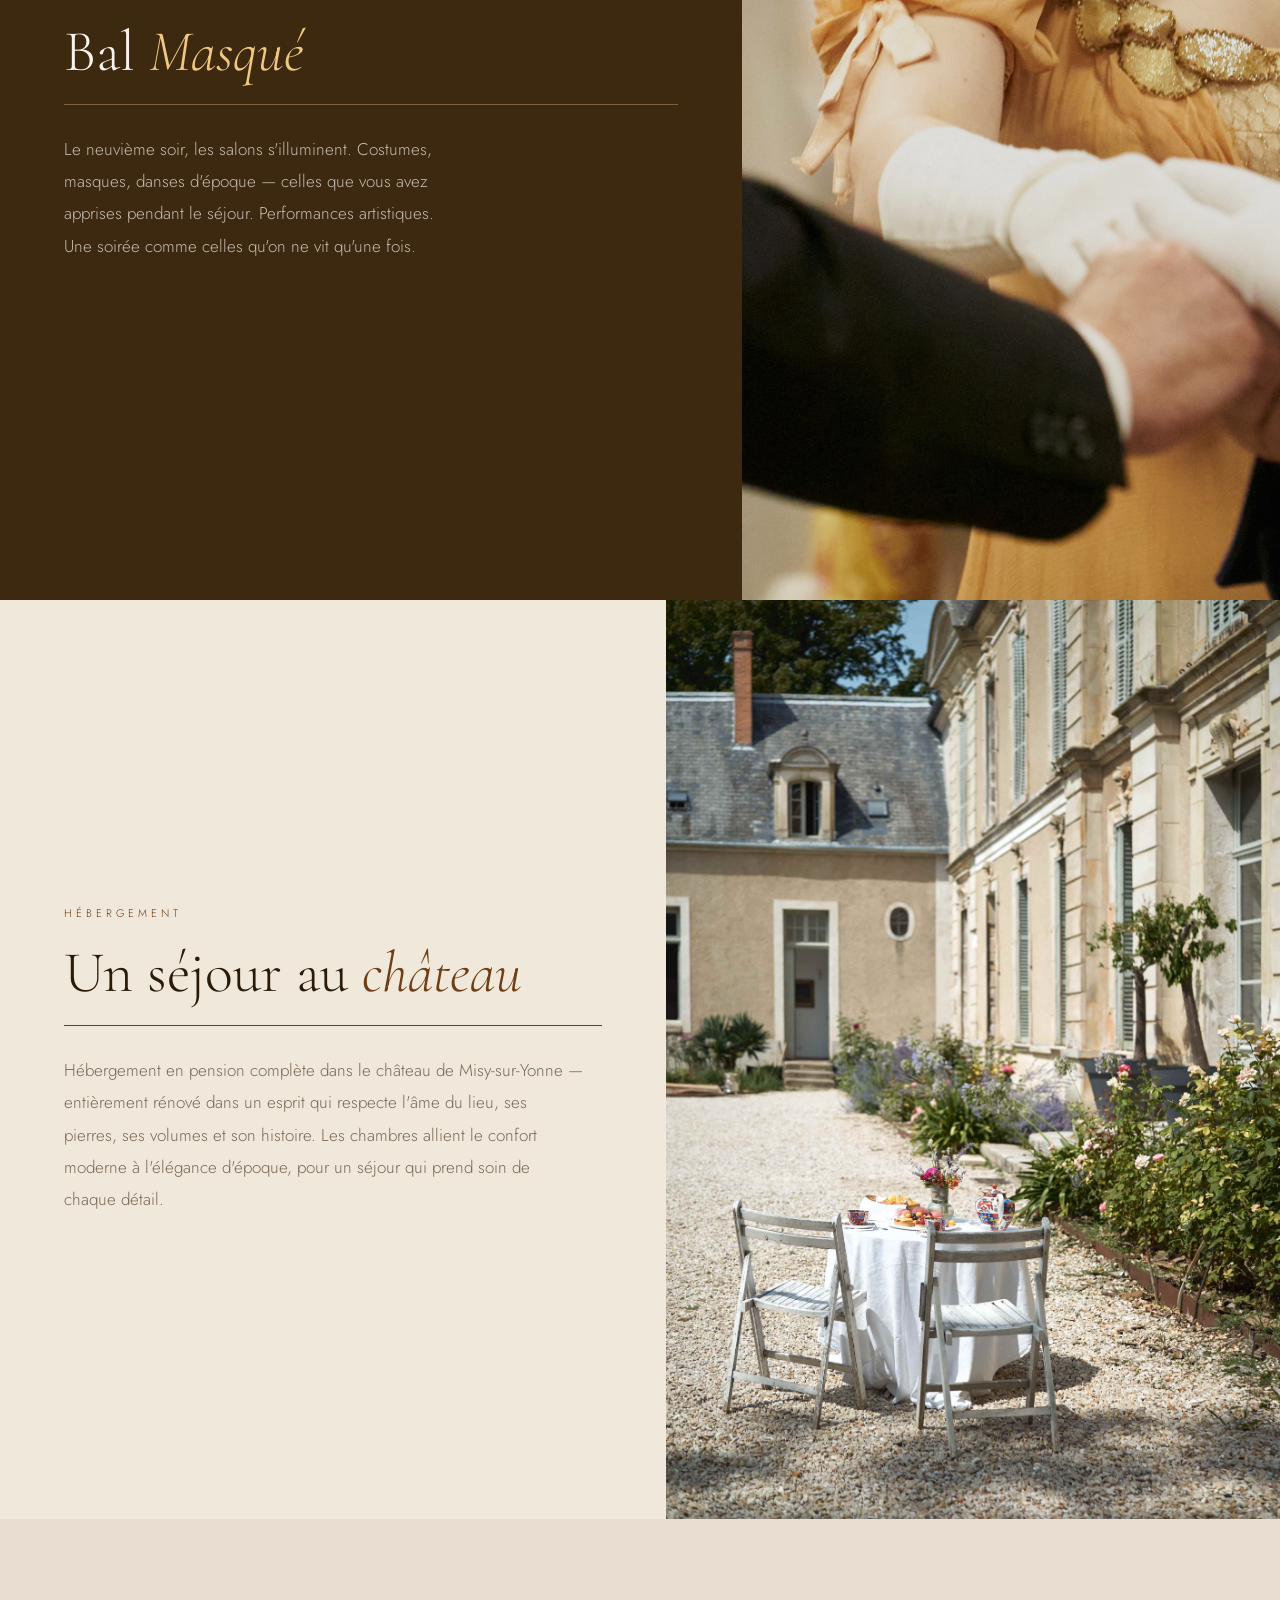
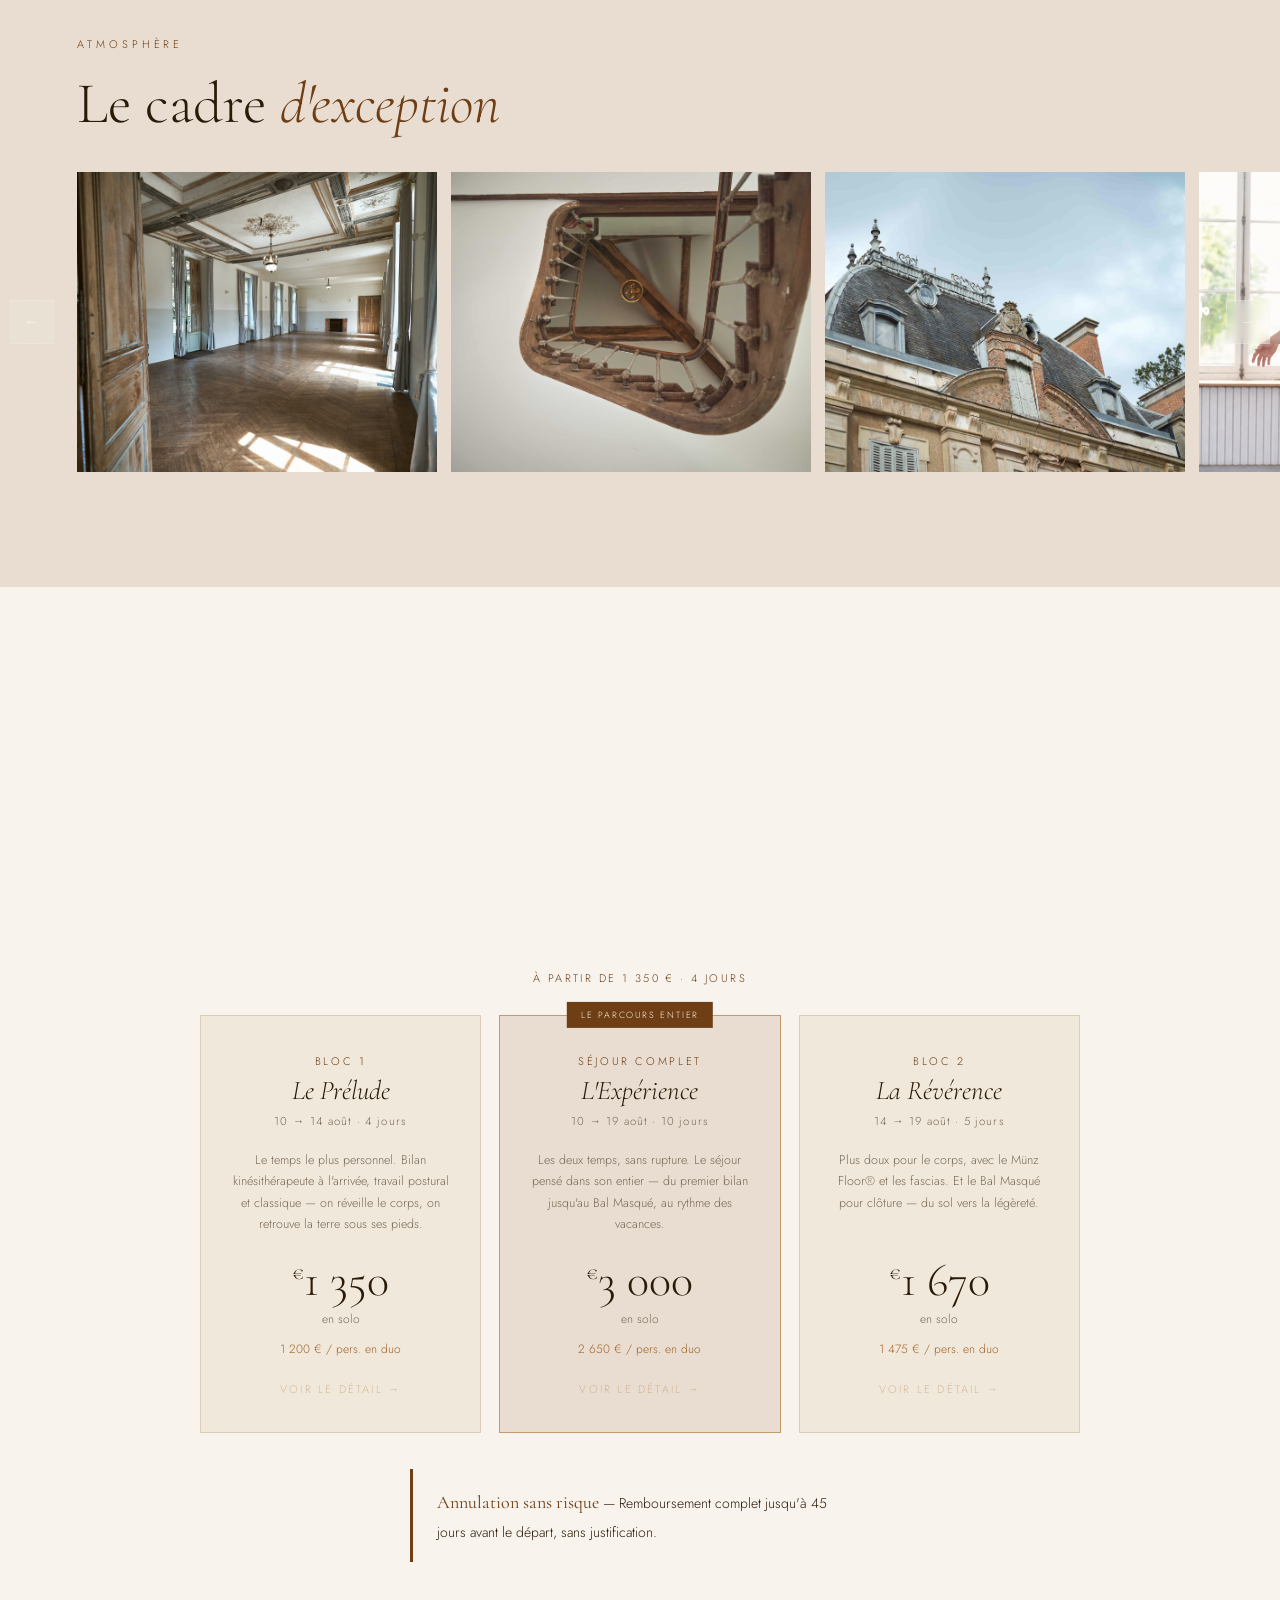
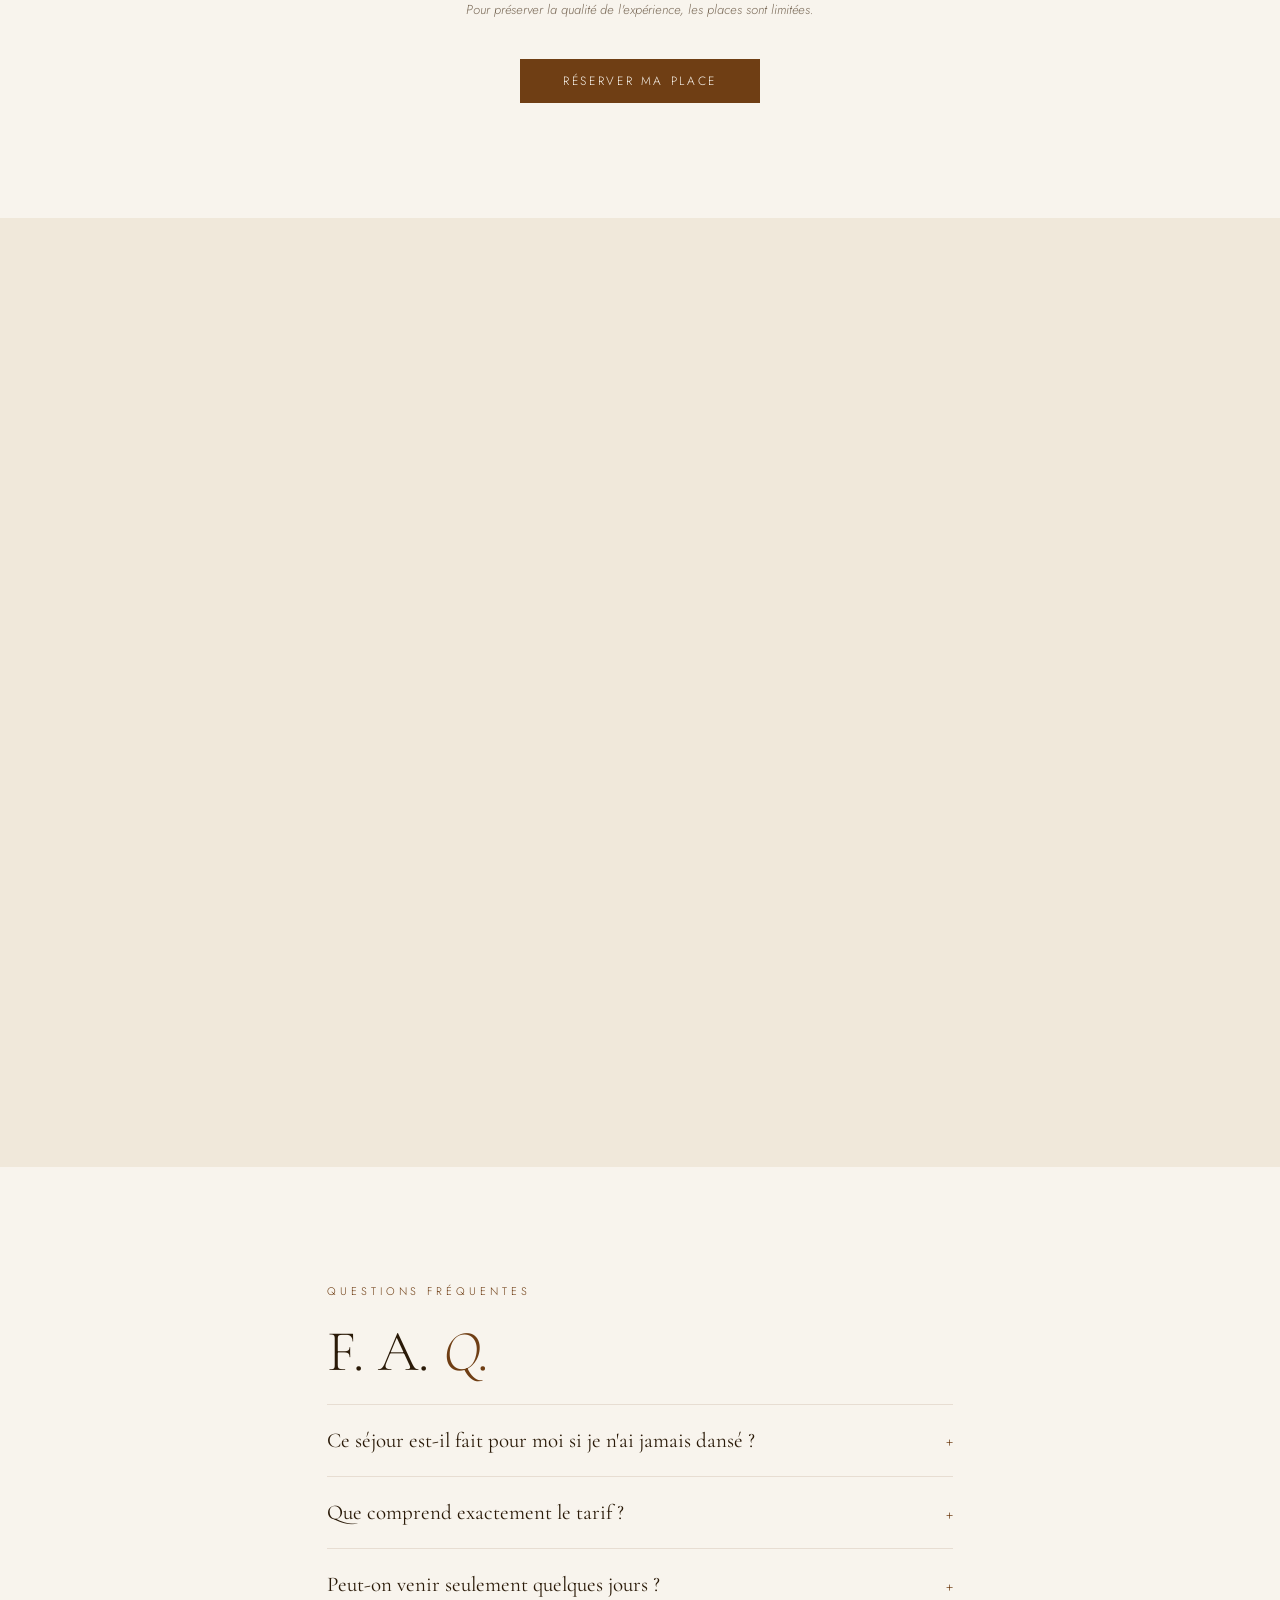
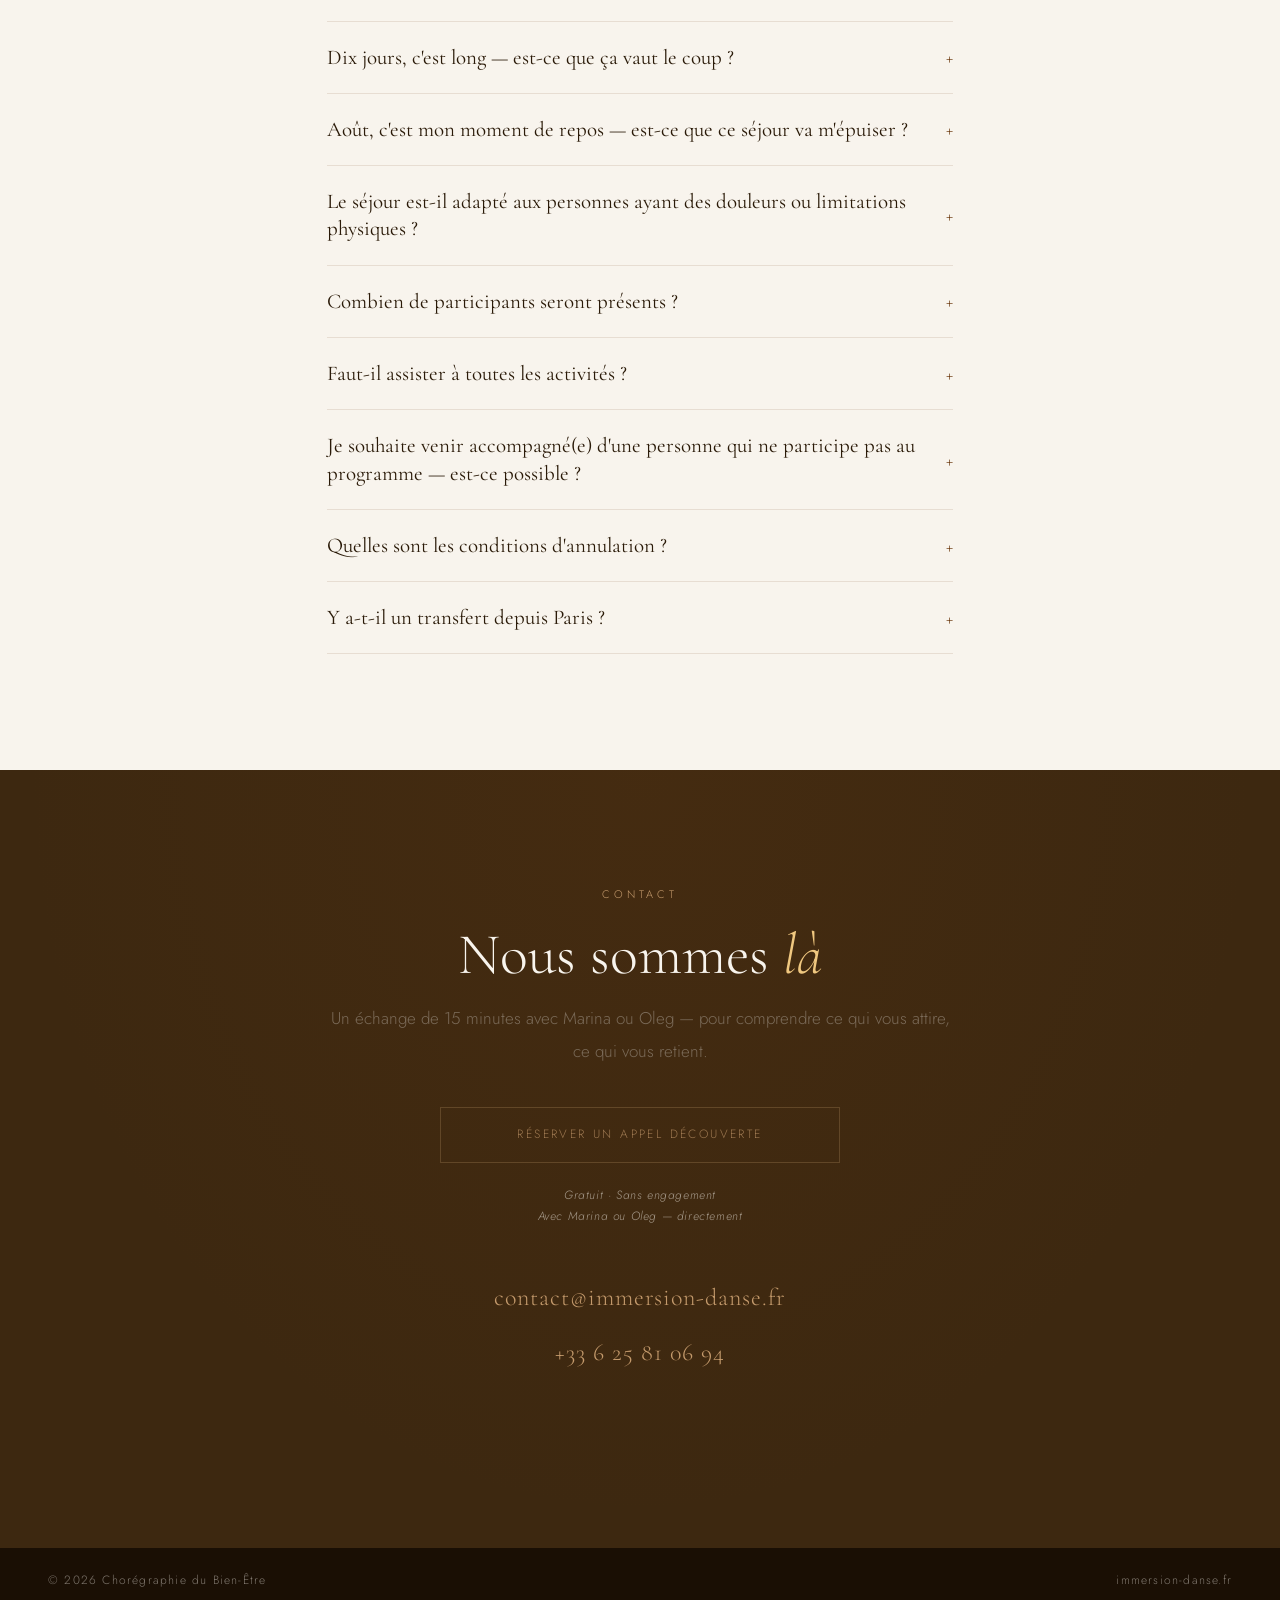
==== commit 62c8f367: "Add files via upload" ====
--- a/index.html
+++ b/index.html
@@ -280,15 +280,42 @@
     /* TARIFS */
     #tarifs{background:var(--cream);text-align:center}
     #tarifs h2{margin:0 auto 20px}
-    .tarifs-grid{display:grid;grid-template-columns:repeat(auto-fit,minmax(230px,1fr));gap:18px;max-width:700px;margin:0 auto 36px}
-    .tarif-card{border:1px solid rgba(111,62,20,.16);padding:40px 28px;background:var(--warm);transition:border-color .25s,box-shadow .25s,transform .2s;cursor:pointer}
+    .tarifs-apartir{text-align:center;font-size:11px;letter-spacing:.22em;text-transform:uppercase;color:var(--gold);margin:0 auto 26px}
+    .tarifs-grid{display:grid;grid-template-columns:repeat(auto-fit,minmax(248px,1fr));gap:18px;max-width:880px;margin:0 auto 36px}
+    .tarif-card{position:relative;border:1px solid rgba(111,62,20,.16);padding:36px 26px 32px;background:var(--warm);transition:border-color .25s,box-shadow .25s,transform .2s;cursor:pointer;display:flex;flex-direction:column;text-align:center}
     .tarif-card:hover{border-color:var(--gold);box-shadow:0 8px 36px rgba(111,62,20,.1);transform:translateY(-2px)}
-    .tarif-select-hint{font-size:11px;letter-spacing:.2em;text-transform:uppercase;color:var(--gold-pale);margin-top:18px;display:block;opacity:.6;transition:opacity .2s}
+    .tarif-card--feature{border-color:var(--gold-pale);background:var(--warm2)}
+    .tarif-card--feature .tarif-flag{position:absolute;top:-1px;left:50%;transform:translateX(-50%) translateY(-50%);background:var(--gold);color:var(--cream);font-size:9px;letter-spacing:.2em;text-transform:uppercase;padding:5px 14px;white-space:nowrap}
+    .tarif-select-hint{font-size:11px;letter-spacing:.2em;text-transform:uppercase;color:var(--gold-pale);margin-top:20px;display:block;opacity:.6;transition:opacity .2s}
     .tarif-card:hover .tarif-select-hint{opacity:1}
-    .tarif-type{font-size:11px;letter-spacing:.24em;text-transform:uppercase;color:var(--gold);margin-bottom:16px;display:block}
-    .tarif-price{font-family:'Cormorant Garamond',serif;font-size:50px;font-weight:300;color:var(--dark);line-height:1}
-    .tarif-price sup{font-size:22px;vertical-align:super}
-    .tarif-per{font-size:13px;color:var(--grey);margin-top:8px;display:block}
+    .tarif-type{font-size:11px;letter-spacing:.24em;text-transform:uppercase;color:var(--gold);margin-bottom:4px;display:block}
+    .tarif-name{font-family:'Cormorant Garamond',serif;font-size:27px;font-weight:300;font-style:italic;color:var(--dark);line-height:1.1;margin-bottom:6px}
+    .tarif-dates{font-size:11.5px;letter-spacing:.1em;color:var(--grey);margin-bottom:18px;display:block}
+    .tarif-desc{font-size:12.5px;line-height:1.7;color:var(--grey);margin:0 auto 22px;max-width:240px;min-height:64px}
+    .tarif-price{font-family:'Cormorant Garamond',serif;font-size:46px;font-weight:300;color:var(--dark);line-height:1;margin-top:auto}
+    .tarif-price sup{font-size:20px;vertical-align:super}
+    .tarif-per{font-size:12px;color:var(--grey);margin-top:6px;display:block}
+    .tarif-duo{font-size:12px;color:var(--gold-lt);margin-top:8px;display:block}
+    /* DÉTAIL FORMULE (modal) */
+    .fd-type{font-size:11px;letter-spacing:.24em;text-transform:uppercase;color:var(--gold);display:block;margin-bottom:4px}
+    .fd-name{font-family:'Cormorant Garamond',serif;font-size:34px;font-weight:300;font-style:italic;color:var(--dark);line-height:1.05;margin-bottom:6px}
+    .fd-dates{font-size:12.5px;letter-spacing:.08em;color:var(--grey);display:block;margin-bottom:18px}
+    .fd-prices{display:flex;gap:26px;align-items:baseline;padding:16px 0;border-top:1px solid rgba(111,62,20,.14);border-bottom:1px solid rgba(111,62,20,.14);margin-bottom:22px}
+    .fd-price-main{font-family:'Cormorant Garamond',serif;font-size:32px;font-weight:300;color:var(--dark);line-height:1}
+    .fd-price-main span{font-size:11px;letter-spacing:.06em;color:var(--grey);display:block;margin-top:3px;font-family:'Jost',sans-serif}
+    .fd-price-duo{font-size:14px;color:var(--gold-lt)}
+    .fd-price-duo span{font-size:11px;color:var(--grey);display:block;margin-top:3px}
+    .fd-section-label{font-family:'Cormorant Garamond',serif;font-size:13px;letter-spacing:.18em;text-transform:uppercase;color:var(--gold);margin:0 0 14px}
+    .fd-days{list-style:none;margin:0 0 26px;padding:0}
+    .fd-days li{display:flex;gap:14px;padding:11px 0;border-bottom:1px solid rgba(111,62,20,.08);align-items:baseline}
+    .fd-days li:last-child{border-bottom:none}
+    .fd-day-label{flex:0 0 64px;font-size:11px;letter-spacing:.08em;text-transform:uppercase;color:var(--gold-lt);padding-top:2px}
+    .fd-day-content{font-size:13.5px;line-height:1.6;color:var(--dark)}
+    .fd-options{margin:0 0 30px}
+    .fd-options-list{display:flex;flex-wrap:wrap;gap:8px;margin-top:4px}
+    .fd-chip{font-size:12px;color:var(--grey);border:1px solid rgba(111,62,20,.18);padding:6px 12px;border-radius:2px;background:var(--warm)}
+    .fd-note{font-size:12px;color:var(--grey);margin:-16px 0 26px;font-style:italic}
+    .fd-cta{width:100%}
     .tarif-early{background:transparent;border:none;border-left:3px solid var(--gold);padding:16px 24px;max-width:460px;margin:0 auto 36px;text-align:left}
     .tarif-early p{color:var(--dark);font-size:14px;max-width:none;text-align:left;margin:0;line-height:1.9}
     .tarif-early strong{color:var(--gold);font-weight:400;font-family:'Cormorant Garamond',serif;font-size:18px}
@@ -696,30 +723,46 @@
   <span class="section-label reveal">Tarifs &amp; Réservation</span>
   <h2 class="reveal">Rejoindre <em>l'expérience</em></h2>
   <p class="reveal" style="text-align:center;margin:0 auto 12px;font-size:11px;letter-spacing:.22em;text-transform:uppercase;color:var(--gold)">· Tout inclus ·</p>
-  <div style="text-align:center;margin-bottom:32px" class="reveal">
+  <div style="text-align:center;margin-bottom:30px" class="reveal">
     <p style="font-size:13px;color:var(--grey);line-height:1;max-width:none;text-align:center">
-      <span style="display:block;padding:7px 0">10 jours &nbsp;·&nbsp; Séjour en résidence au château, repas inclus</span>
-      <span style="display:block;padding:7px 0">Bilan kinésithérapeute &nbsp;·&nbsp; 13 pratiques &nbsp;·&nbsp; 6 ateliers</span>
+      <span style="display:block;padding:7px 0">Séjour en résidence au château, repas inclus</span>
       <span style="display:block;padding:7px 0">Accompagnement personnalisé &nbsp;·&nbsp; Petit groupe</span>
-      <span style="display:block;padding:7px 0">Bal Masqué &nbsp;·&nbsp; Artistes de l'Opéra de Bordeaux</span>
+      <span style="display:block;padding:7px 0">Artistes de l'Opéra de Bordeaux</span>
     </p>
   </div>
+  <p class="tarifs-apartir reveal">À partir de 1 350 € · 4 jours</p>
   <div class="tarifs-grid reveal">
-    <div class="tarif-card" onclick="openModalWithTarif('solo')">
-      <span class="tarif-type">En Solo</span>
+    <div class="tarif-card" onclick="openFormule('prelude')">
+      <span class="tarif-type">Bloc 1</span>
+      <div class="tarif-name">Le Prélude</div>
+      <span class="tarif-dates">10 → 14 août · 4 jours</span>
+      <p class="tarif-desc">Le temps le plus personnel. Bilan kinésithérapeute à l'arrivée, travail postural et classique — on réveille le corps, on retrouve la terre sous ses pieds.</p>
+      <div class="tarif-price"><sup>€</sup>1 350</div>
+      <span class="tarif-per">en solo</span>
+      <span class="tarif-duo">1 200 € / pers. en duo</span>
+      <span class="tarif-select-hint">Voir le détail →</span>
+    </div>
+    <div class="tarif-card tarif-card--feature" onclick="openFormule('experience')">
+      <span class="tarif-flag">Le parcours entier</span>
+      <span class="tarif-type">Séjour complet</span>
+      <div class="tarif-name">L'Expérience</div>
+      <span class="tarif-dates">10 → 19 août · 10 jours</span>
+      <p class="tarif-desc">Les deux temps, sans rupture. Le séjour pensé dans son entier — du premier bilan jusqu'au Bal Masqué, au rythme des vacances.</p>
       <div class="tarif-price"><sup>€</sup>3 000</div>
-      <span class="tarif-per">par personne</span>
-      <span class="tarif-select-hint">Choisir →</span>
-    </div>
-    <div class="tarif-card" onclick="openModalWithTarif('duo')">
-      <span class="tarif-type">En Duo</span>
-      <div class="tarif-price"><sup>€</sup>2 650</div>
-      <span class="tarif-per">par personne</span>
-      <span class="tarif-select-hint">Choisir →</span>
-    </div>
-  </div>
-  <div class="tarif-early reveal">
-    <p><strong>Tarif préférentiel</strong> — <span class="nodates">réservation avant le 1er juin 2026</span><br><span class="nodates">2 700 € en solo</span> &nbsp;·&nbsp; <span class="nodates">2 400 € en duo</span></p>
+      <span class="tarif-per">en solo</span>
+      <span class="tarif-duo">2 650 € / pers. en duo</span>
+      <span class="tarif-select-hint">Voir le détail →</span>
+    </div>
+    <div class="tarif-card" onclick="openFormule('reverence')">
+      <span class="tarif-type">Bloc 2</span>
+      <div class="tarif-name">La Révérence</div>
+      <span class="tarif-dates">14 → 19 août · 5 jours</span>
+      <p class="tarif-desc">Plus doux pour le corps, avec le Münz Floor® et les fascias. Et le Bal Masqué pour clôture — du sol vers la légèreté.</p>
+      <div class="tarif-price"><sup>€</sup>1 670</div>
+      <span class="tarif-per">en solo</span>
+      <span class="tarif-duo">1 475 € / pers. en duo</span>
+      <span class="tarif-select-hint">Voir le détail →</span>
+    </div>
   </div>
   <div class="tarif-early reveal">
     <p><strong>Annulation sans risque</strong> — Remboursement complet jusqu'à 45 jours avant le départ, sans justification.</p>
@@ -778,7 +821,15 @@
 
   <div class="faq-item reveal">
     <button class="faq-q" aria-expanded="false">Que comprend exactement le tarif&nbsp;?<span class="faq-icon">+</span></button>
-    <div class="faq-a"><p>Le tarif inclus 10 jours/9 nuits séjour en résidence au château (repas inclus), bilan kinésithérapeute, 13 pratiques, 6 ateliers, accompagnement personnalisé, petit groupe, la soirée de clôture Bal Masqué. Les soins individuels (massage, ostéopathie, Kobido) et cours privés sont en option et facturés séparément.</p></div>
+    <div class="faq-a"><p>Chaque formule comprend l'hébergement en résidence au château (repas inclus), les pratiques et ateliers de la période choisie, l'accompagnement personnalisé en petit groupe et les artistes de l'Opéra de Bordeaux.</p><p style="margin-top:10px">Le <strong>séjour complet</strong> (10 jours) réunit les deux temps, du bilan kinésithérapeute jusqu'au Bal Masqué. Le <strong>Bloc 1 · Le Prélude</strong> inclut le bilan kinésithérapeute à l'arrivée ; le <strong>Bloc 2 · La Révérence</strong> se clôt par le Bal Masqué. Les soins individuels (massage, ostéopathie, Kobido) et cours privés sont en option et facturés séparément.</p></div>
+  </div>
+
+  <div class="faq-item reveal">
+    <button class="faq-q" aria-expanded="false">Peut-on venir seulement quelques jours&nbsp;?<span class="faq-icon">+</span></button>
+    <div class="faq-a"><p>Oui. Le séjour se vit idéalement dans son entier, mais il s'ouvre en deux temps que l'on peut rejoindre séparément.</p>
+    <p style="margin-top:10px"><strong>Bloc 1 · Le Prélude</strong> (10 → 14 août). Le temps le plus personnel et le plus physique : bilan kinésithérapeute à l'arrivée, Gymnastique de Santé, Travail Postural &amp; Danse Classique, Danse Contemporaine, Danse Historique, et les ateliers nutrition, composition florale et pique-nique rose.</p>
+    <p style="margin-top:10px"><strong>Bloc 2 · La Révérence</strong> (14 → 19 août). Plus doux pour le corps : Münz Floor®, Travail Postural &amp; Danse Classique, Danse Contemporaine, Danse Historique, les ateliers fascias, posture &amp; réussite, Kobido, une soirée cinéma-danse — et le Bal Masqué en clôture.</p>
+    <p style="margin-top:10px">Les trois premiers jours, votre corps arrive encore de Paris. C'est pourquoi le séjour complet reste la plus belle façon de vivre l'expérience — mais chaque bloc se suffit à lui-même.</p></div>
   </div>
 
   <div class="faq-item reveal">
@@ -906,6 +957,14 @@
     <div class="form-success" id="formSuccess">
       <p>Merci !<br>Votre demande a bien été envoyée.<br>Nous vous recontacterons très bientôt.</p>
     </div>
+  </div>
+</div>
+
+<!-- MODAL DÉTAIL FORMULE -->
+<div class="modal-overlay" id="detailOverlay" role="dialog" aria-modal="true">
+  <div class="modal">
+    <button class="modal-close" onclick="closeFormule()" aria-label="Fermer">✕</button>
+    <div id="detailBody"></div>
   </div>
 </div>
 
@@ -1168,37 +1227,126 @@
   window.addEventListener('resize',loadVideo);
 })();
 
-/* ── TARIFS DYNAMIQUES ── */
+/* ── TARIFS — FORMULES ── */
+var FORMULES = {
+  experience:{
+    key:'experience', type:'Séjour complet', name:"L'Expérience",
+    dates:'10 → 19 août · 10 jours / 9 nuits',
+    intro:"Les deux temps réunis, sans rupture — du premier bilan jusqu'au Bal Masqué, au rythme des vacances.",
+    solo:'3 000 €', duo:'2 650 €',
+    valSolo:'Séjour complet — Solo — 3 000 €', valDuo:'Séjour complet — Duo — 2 650 € / pers.',
+    days:[
+      ['10 août','Arrivée, bilan kinésithérapeute, soirée de rencontre'],
+      ['11 août','Gymnastique de Santé · Travail Postural & Danse Classique · Atelier nutrition'],
+      ['12 août','Gymnastique de Santé · Danse Contemporaine · Atelier composition florale'],
+      ['13 août','Danse Historique · Atelier pique-nique rose'],
+      ['14 août','Journée libre, au rythme de chacun'],
+      ['15 août','Münz Floor® · Travail Postural & Danse Classique · Atelier le pouvoir des fascias en mouvement'],
+      ['16 août','Münz Floor® · Danse Contemporaine · Atelier Posture & réussite personnelle'],
+      ['17 août','Danse Historique · Atelier Kobido · Soirée cinéma-danse'],
+      ['18 août','Danse Historique · Bal Masqué'],
+      ['19 août','Brunch & départ']
+    ],
+    options:['Massages','Ostéopathie','Kobido','Méditation individuelle','Cours particuliers']
+  },
+  prelude:{
+    key:'prelude', type:'Bloc 1', name:'Le Prélude',
+    dates:'10 → 14 août · 4 jours / 3 nuits',
+    intro:"Le temps le plus personnel et le plus physique. On réveille le corps, on retrouve la terre sous ses pieds.",
+    solo:'1 350 €', duo:'1 200 €',
+    valSolo:"Bloc 1 Le Prélude — Solo — 1 350 €", valDuo:"Bloc 1 Le Prélude — Duo — 1 200 € / pers.",
+    days:[
+      ['10 août','Arrivée, bilan kinésithérapeute, soirée de rencontre'],
+      ['11 août','Gymnastique de Santé · Travail Postural & Danse Classique · Atelier nutrition'],
+      ['12 août','Gymnastique de Santé · Danse Contemporaine · Atelier composition florale'],
+      ['13 août','Danse Historique · Atelier pique-nique rose'],
+      ['14 août','Départ']
+    ],
+    options:['Massages','Ostéopathie','Méditation individuelle','Cours particuliers']
+  },
+  reverence:{
+    key:'reverence', type:'Bloc 2', name:'La Révérence',
+    dates:'14 → 19 août · 5 jours / 4 nuits',
+    intro:"Plus doux pour le corps, avec le Münz Floor® et les fascias. Et le Bal Masqué pour clôture — du sol vers la légèreté.",
+    solo:'1 670 €', duo:'1 475 €',
+    valSolo:"Bloc 2 La Révérence — Solo — 1 670 €", valDuo:"Bloc 2 La Révérence — Duo — 1 475 € / pers.",
+    days:[
+      ['14 août','Arrivée'],
+      ['15 août','Münz Floor® · Travail Postural & Danse Classique · Atelier le pouvoir des fascias en mouvement'],
+      ['16 août','Münz Floor® · Danse Contemporaine · Atelier Posture & réussite personnelle'],
+      ['17 août','Danse Historique · Atelier Kobido · Soirée cinéma-danse'],
+      ['18 août','Danse Historique · Bal Masqué'],
+      ['19 août','Départ']
+    ],
+    options:['Kobido','Méditation individuelle','Cours particuliers']
+  }
+};
+
 (function(){
-  var earlyBird = new Date('2026-06-01T00:00:00') > new Date();
   var sel = document.getElementById('chambre');
-  if(earlyBird){
-    sel.innerHTML = '<option value="">— Choisir —</option>'
-      + '<option value="En Solo — 2 700 € (early bird)">En Solo — 2 700 € (au lieu de 3 000 €)</option>'
-      + '<option value="En Duo — 2 400 € / pers. (early bird)">En Duo — 2 400 € / pers. (au lieu de 2 650 €)</option>';
-  } else {
-    sel.innerHTML = '<option value="">— Choisir —</option>'
-      + '<option value="En Solo — 3 000 €">En Solo — 3 000 €</option>'
-      + '<option value="En Duo — 2 650 € / pers.">En Duo — 2 650 € / pers.</option>';
-  }
-
-  window._earlyBird = earlyBird;
+  if(!sel) return;
+  var order=['experience','prelude','reverence'];
+  var html='<option value="">— Choisir —</option>';
+  order.forEach(function(k){
+    var f=FORMULES[k];
+    html += '<optgroup label="'+f.type+' · '+f.name+'">'
+         +    '<option value="'+f.valSolo+'">'+f.name+' · Solo — '+f.solo+'</option>'
+         +    '<option value="'+f.valDuo+'">'+f.name+' · Duo — '+f.duo+' / pers.</option>'
+         +  '</optgroup>';
+  });
+  sel.innerHTML=html;
 })();
 
-/* ── MODAL ── */
+/* ── MODAL DÉTAIL FORMULE ── */
+function openFormule(key){
+  var f=FORMULES[key]; if(!f) return;
+  var days=f.days.map(function(d){
+    return '<li><span class="fd-day-label">'+d[0]+'</span><span class="fd-day-content">'+d[1]+'</span></li>';
+  }).join('');
+  var chips=f.options.map(function(o){return '<span class="fd-chip">'+o+'</span>';}).join('');
+  document.getElementById('detailBody').innerHTML =
+      '<span class="fd-type">'+f.type+'</span>'
+    + '<div class="fd-name">'+f.name+'</div>'
+    + '<span class="fd-dates">'+f.dates+'</span>'
+    + '<p class="modal-sub" style="margin-bottom:0">'+f.intro+'</p>'
+    + '<div class="fd-prices">'
+    +   '<div class="fd-price-main">'+f.solo+'<span>en solo</span></div>'
+    +   '<div class="fd-price-duo">'+f.duo+'<span>par personne en duo</span></div>'
+    + '</div>'
+    + '<p class="fd-section-label">Le déroulé</p>'
+    + '<ul class="fd-days">'+days+'</ul>'
+    + '<div class="fd-options"><p class="fd-section-label">Expériences complémentaires</p>'
+    +   '<p class="fd-note" style="margin:-8px 0 12px">En option, sur place — soins et cours privés facturés séparément.</p>'
+    +   '<div class="fd-options-list">'+chips+'</div></div>'
+    + '<button class="btn fd-cta" onclick="reserveFormule(\''+f.key+'\')">Réserver cette formule →</button>';
+  document.getElementById('detailOverlay').classList.add('open');
+  document.querySelector('#detailOverlay .modal').scrollTop=0;
+  lockScroll();
+}
+function closeFormule(){document.getElementById('detailOverlay').classList.remove('open');unlockScroll();}
+function reserveFormule(key){
+  document.getElementById('detailOverlay').classList.remove('open');
+  openModalWithTarif(key);
+}
+document.getElementById('detailOverlay').addEventListener('click',function(e){if(e.target===this)closeFormule();});
+document.getElementById('detailOverlay').addEventListener('touchmove',function(e){if(!e.target.closest('.modal')){e.preventDefault();}},{passive:false});
+
+/* ── MODAL RÉSERVATION ── */
 function openModal(){document.getElementById('modalOverlay').classList.add('open');lockScroll();}
-function openModalWithTarif(type){
+function openModalWithTarif(key){
   var sel=document.getElementById('chambre');
-  var earlyBird=window._earlyBird;
-  var val='';
-  if(type==='solo') val=earlyBird?'En Solo — 2 700 € (early bird)':'En Solo — 3 000 €';
-  if(type==='duo')  val=earlyBird?'En Duo — 2 400 € / pers. (early bird)':'En Duo — 2 650 € / pers.';
-  if(sel){for(var i=0;i<sel.options.length;i++){if(sel.options[i].value===val){sel.selectedIndex=i;break;}}}
+  var f=FORMULES[key];
+  var val=f?f.valSolo:'';
+  if(sel&&val){for(var i=0;i<sel.options.length;i++){if(sel.options[i].value===val){sel.selectedIndex=i;break;}}}
   openModal();
 }
 function closeModal(){document.getElementById('modalOverlay').classList.remove('open');unlockScroll();}
 document.getElementById('modalOverlay').addEventListener('click',function(e){if(e.target===this)closeModal();});
-document.addEventListener('keydown',function(e){if(e.key==='Escape'&&document.getElementById('modalOverlay').classList.contains('open'))closeModal();});
+document.addEventListener('keydown',function(e){
+  if(e.key!=='Escape')return;
+  if(document.getElementById('detailOverlay').classList.contains('open')){closeFormule();return;}
+  if(document.getElementById('modalOverlay').classList.contains('open'))closeModal();
+});
 /* block touch scroll on backdrop, allow on inner modal */
 document.getElementById('modalOverlay').addEventListener('touchmove',function(e){
   if(!e.target.closest('.modal')){e.preventDefault();}
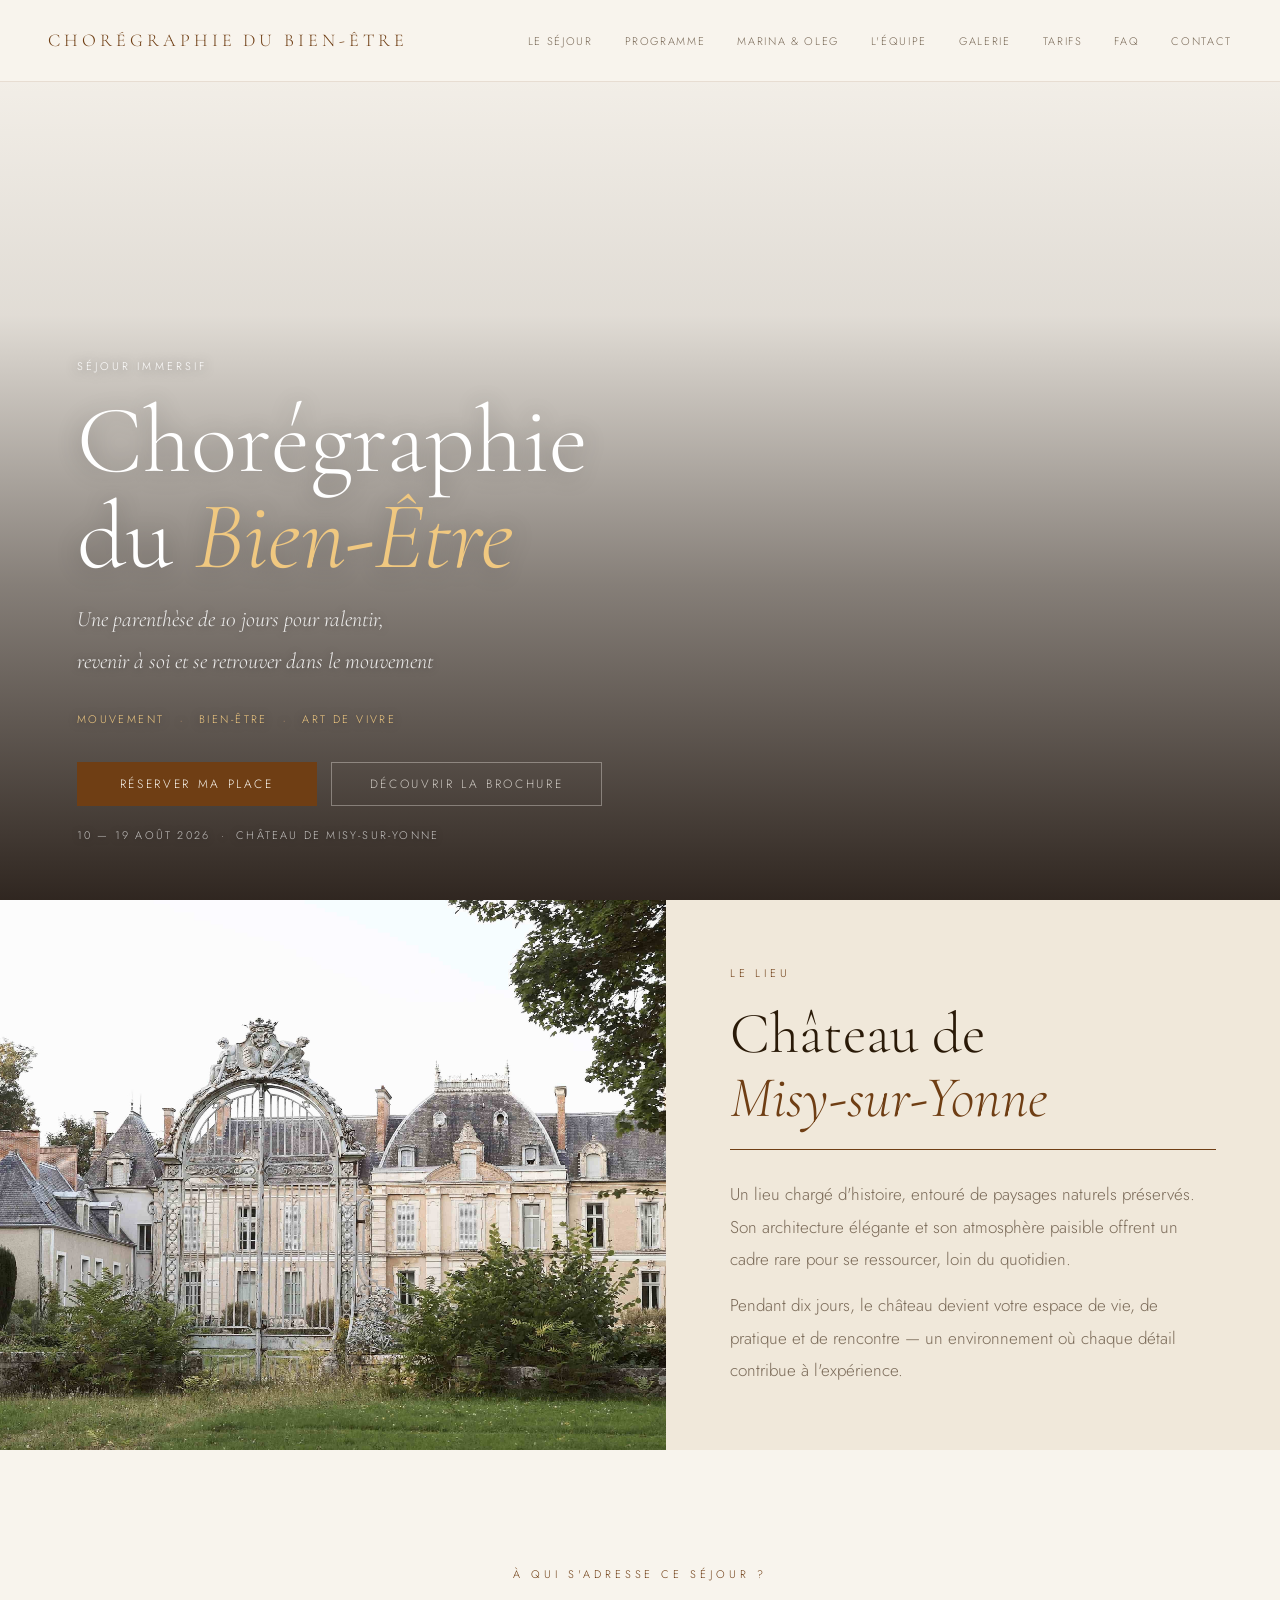
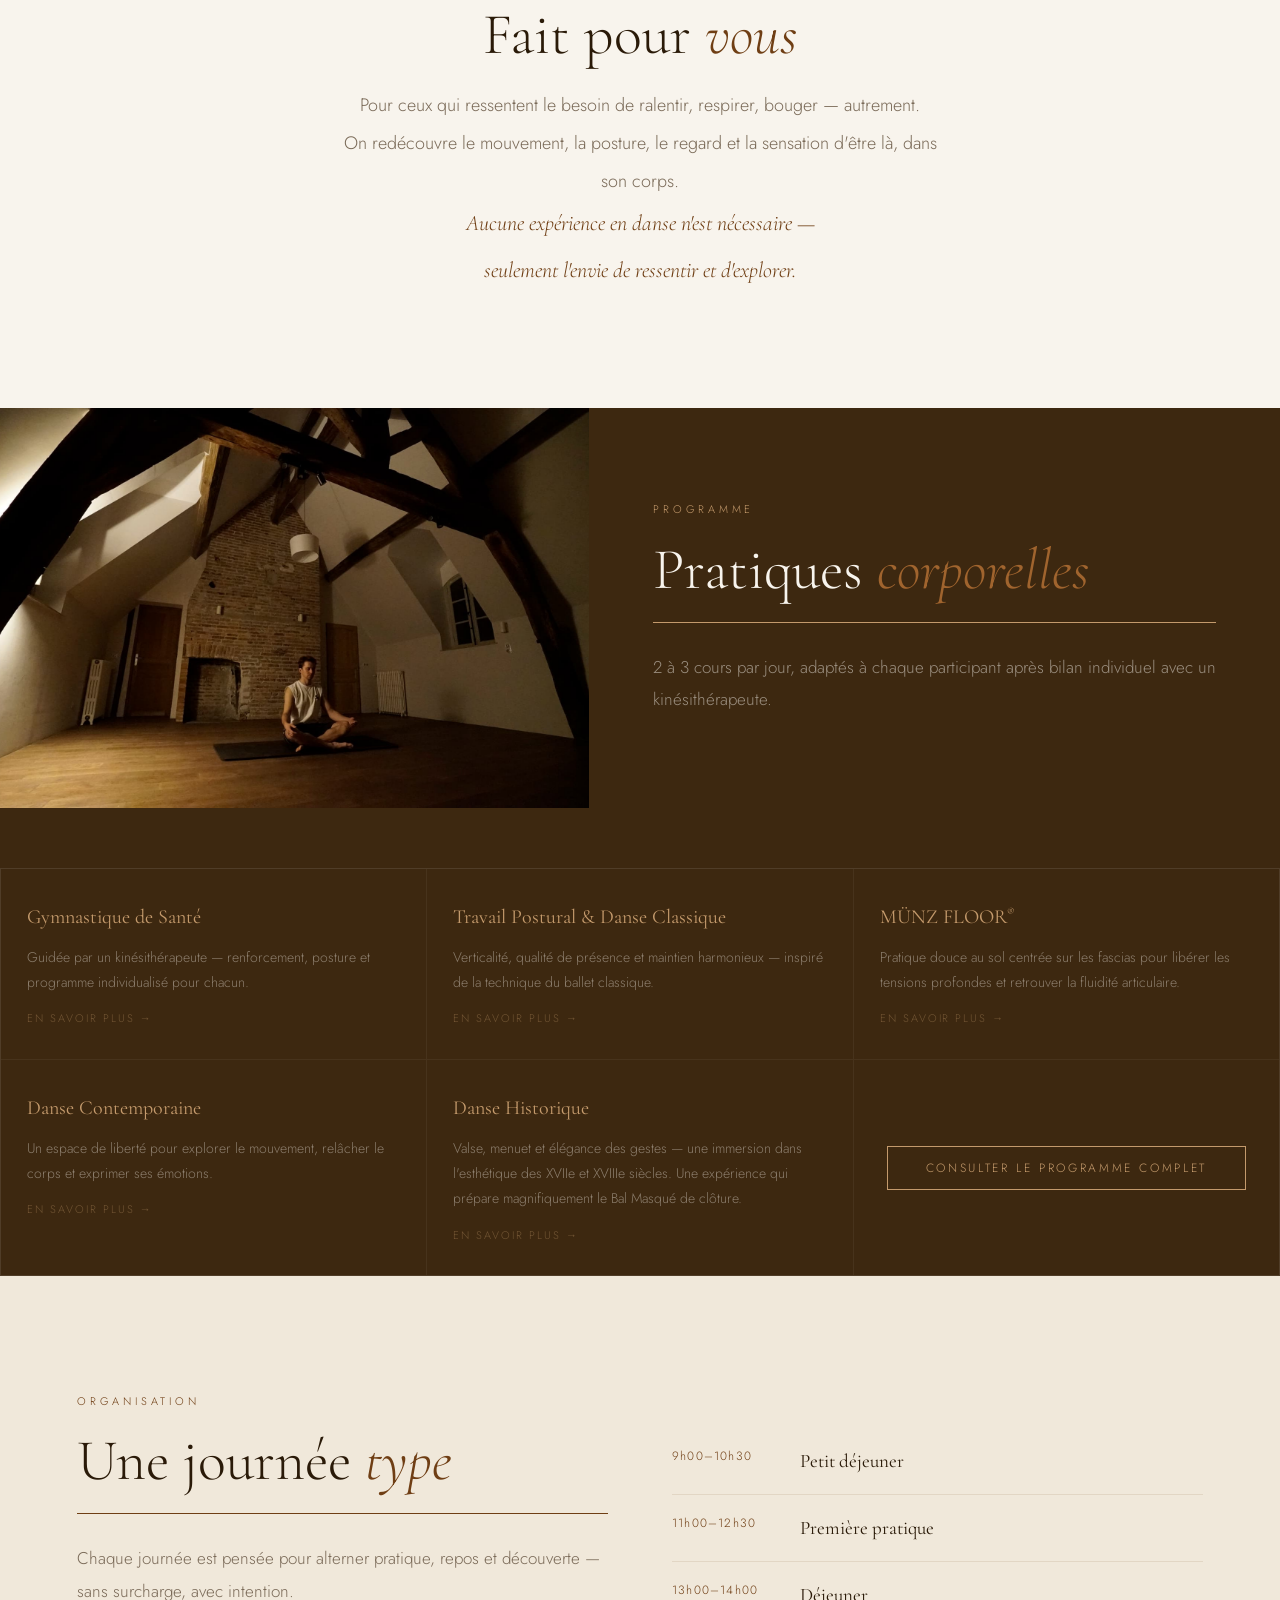
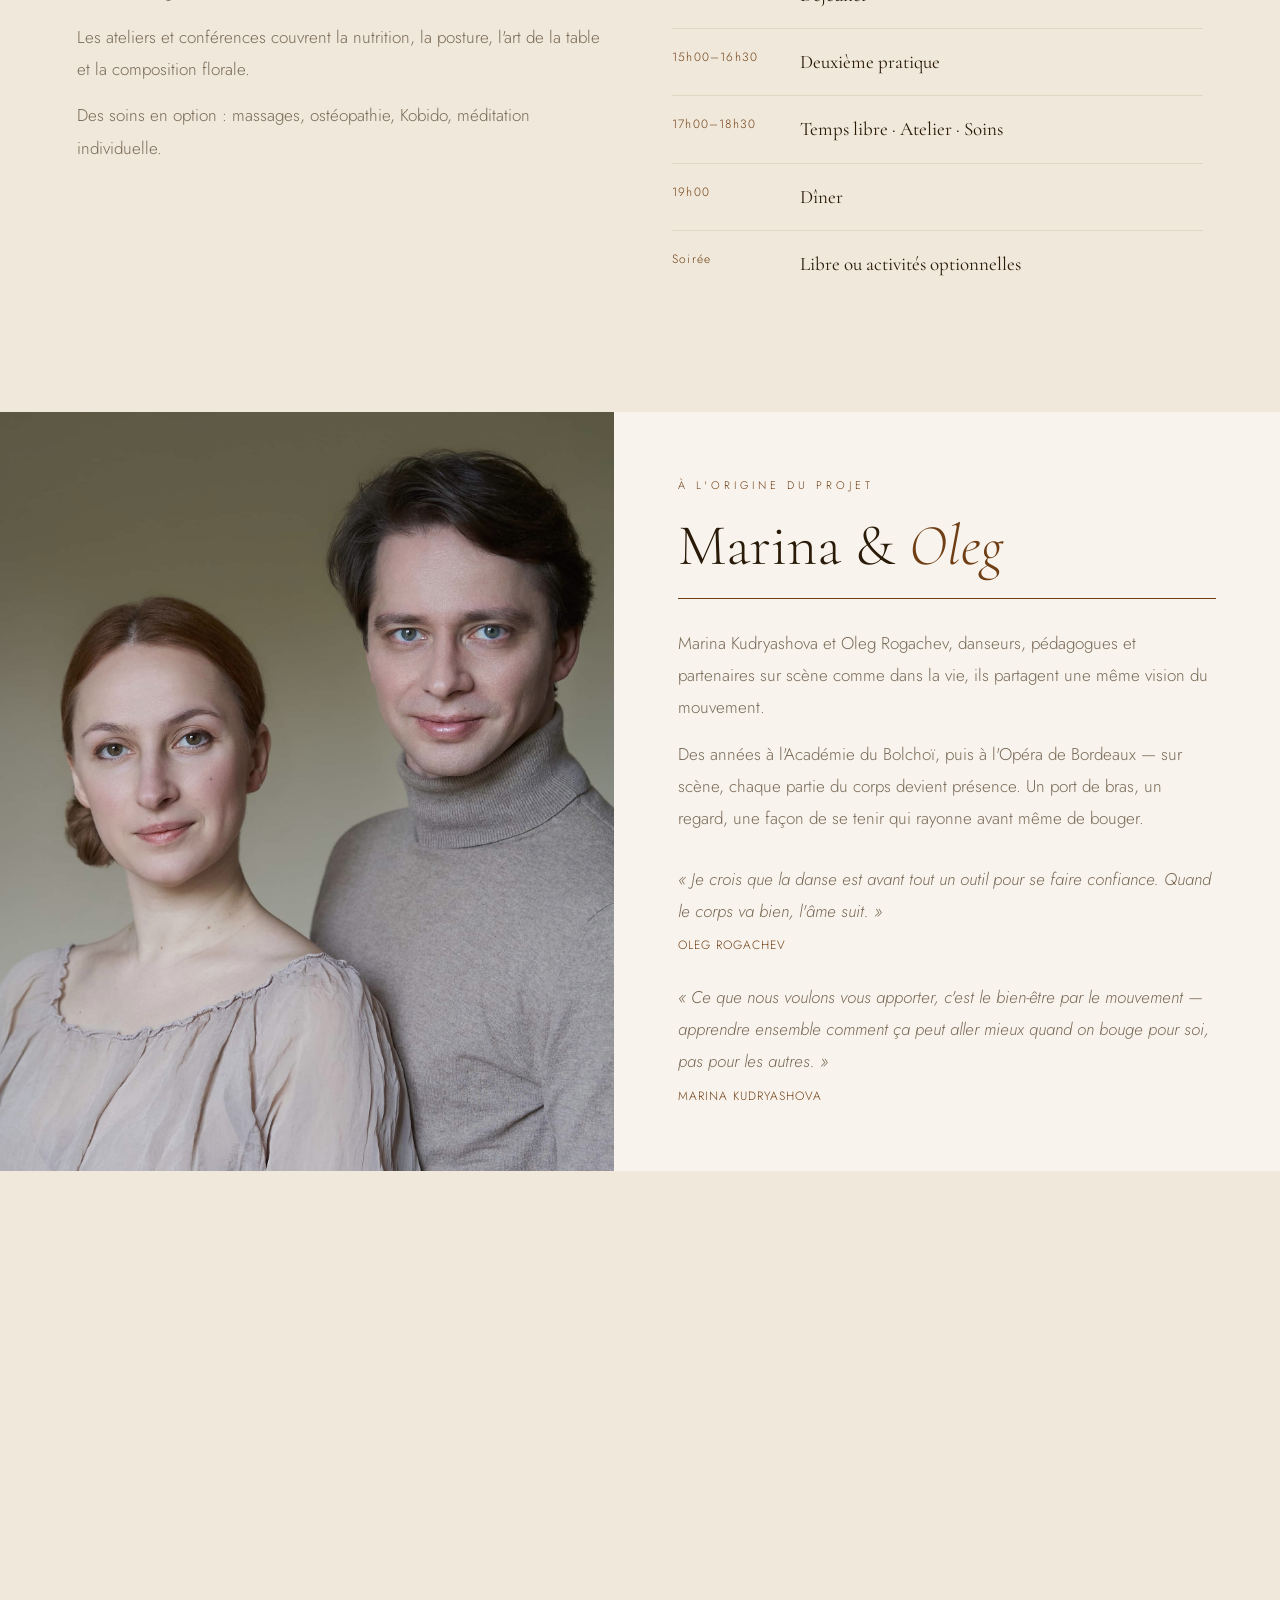
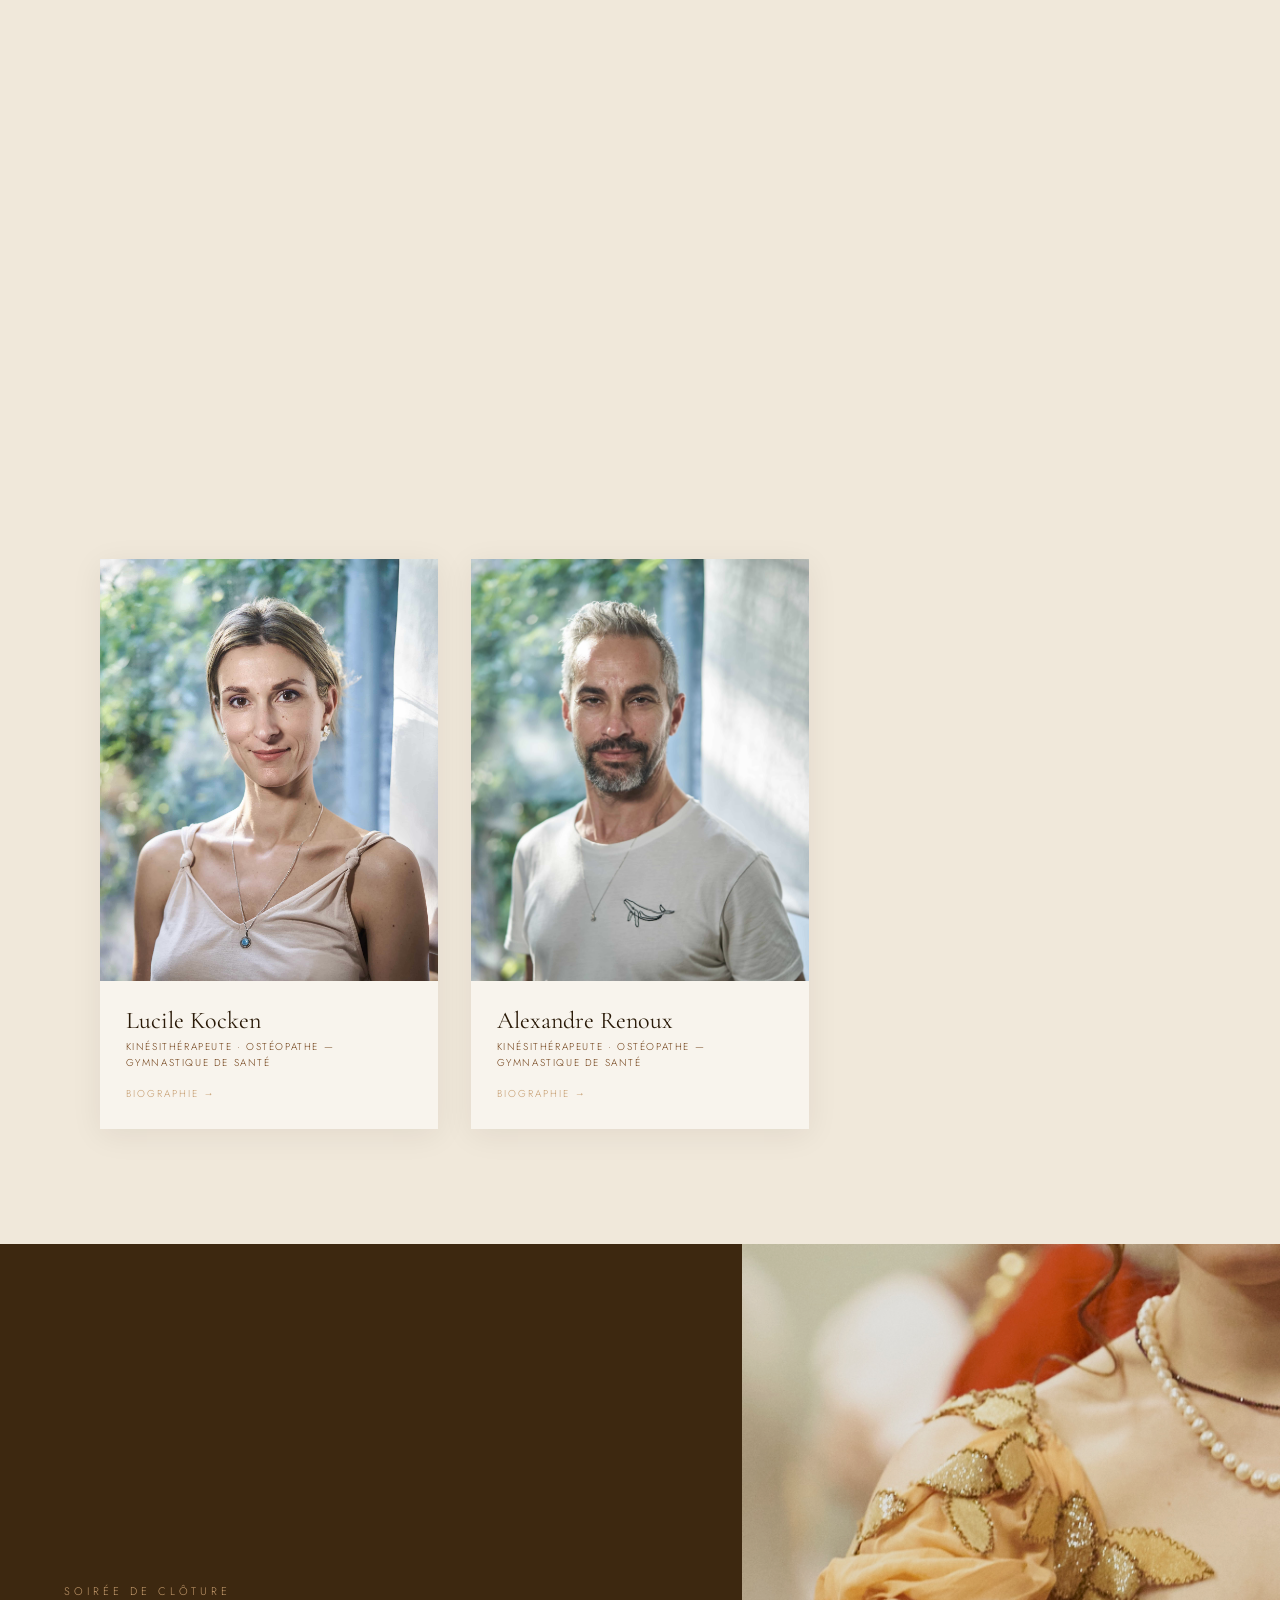
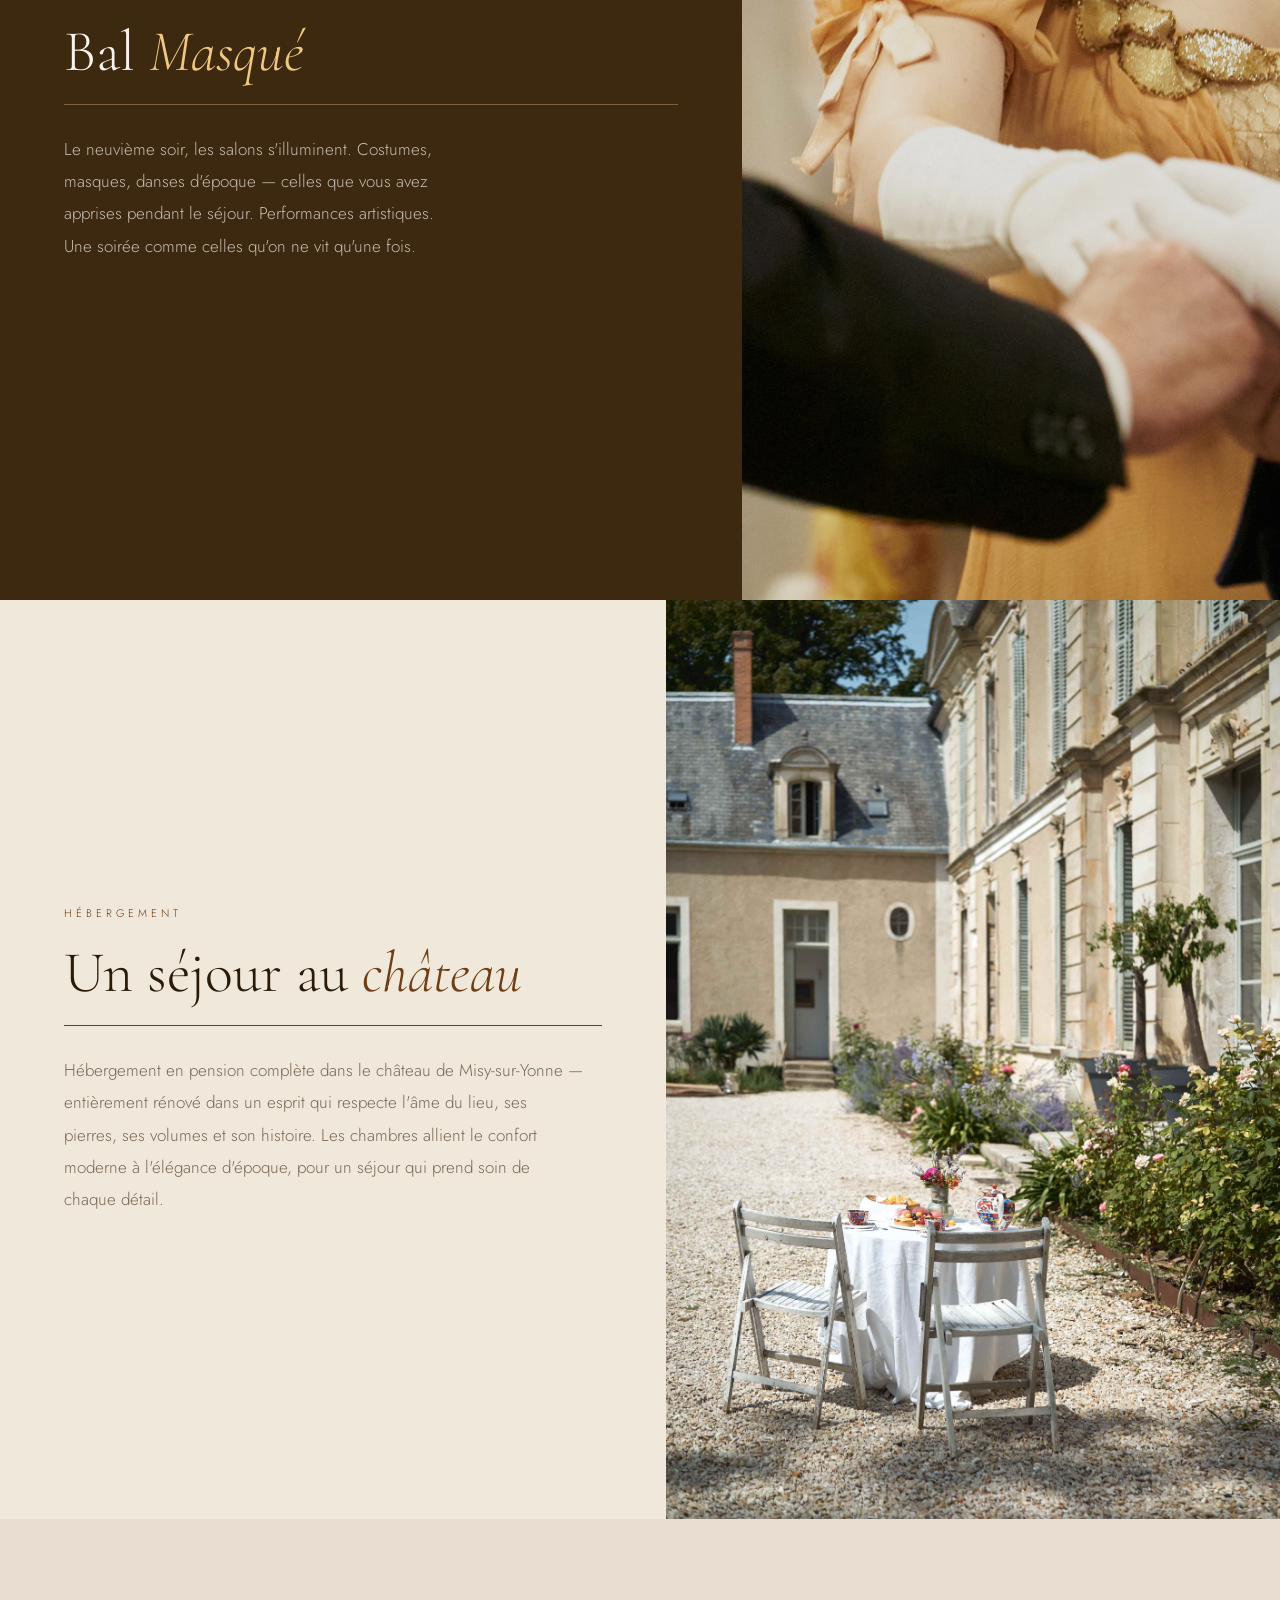
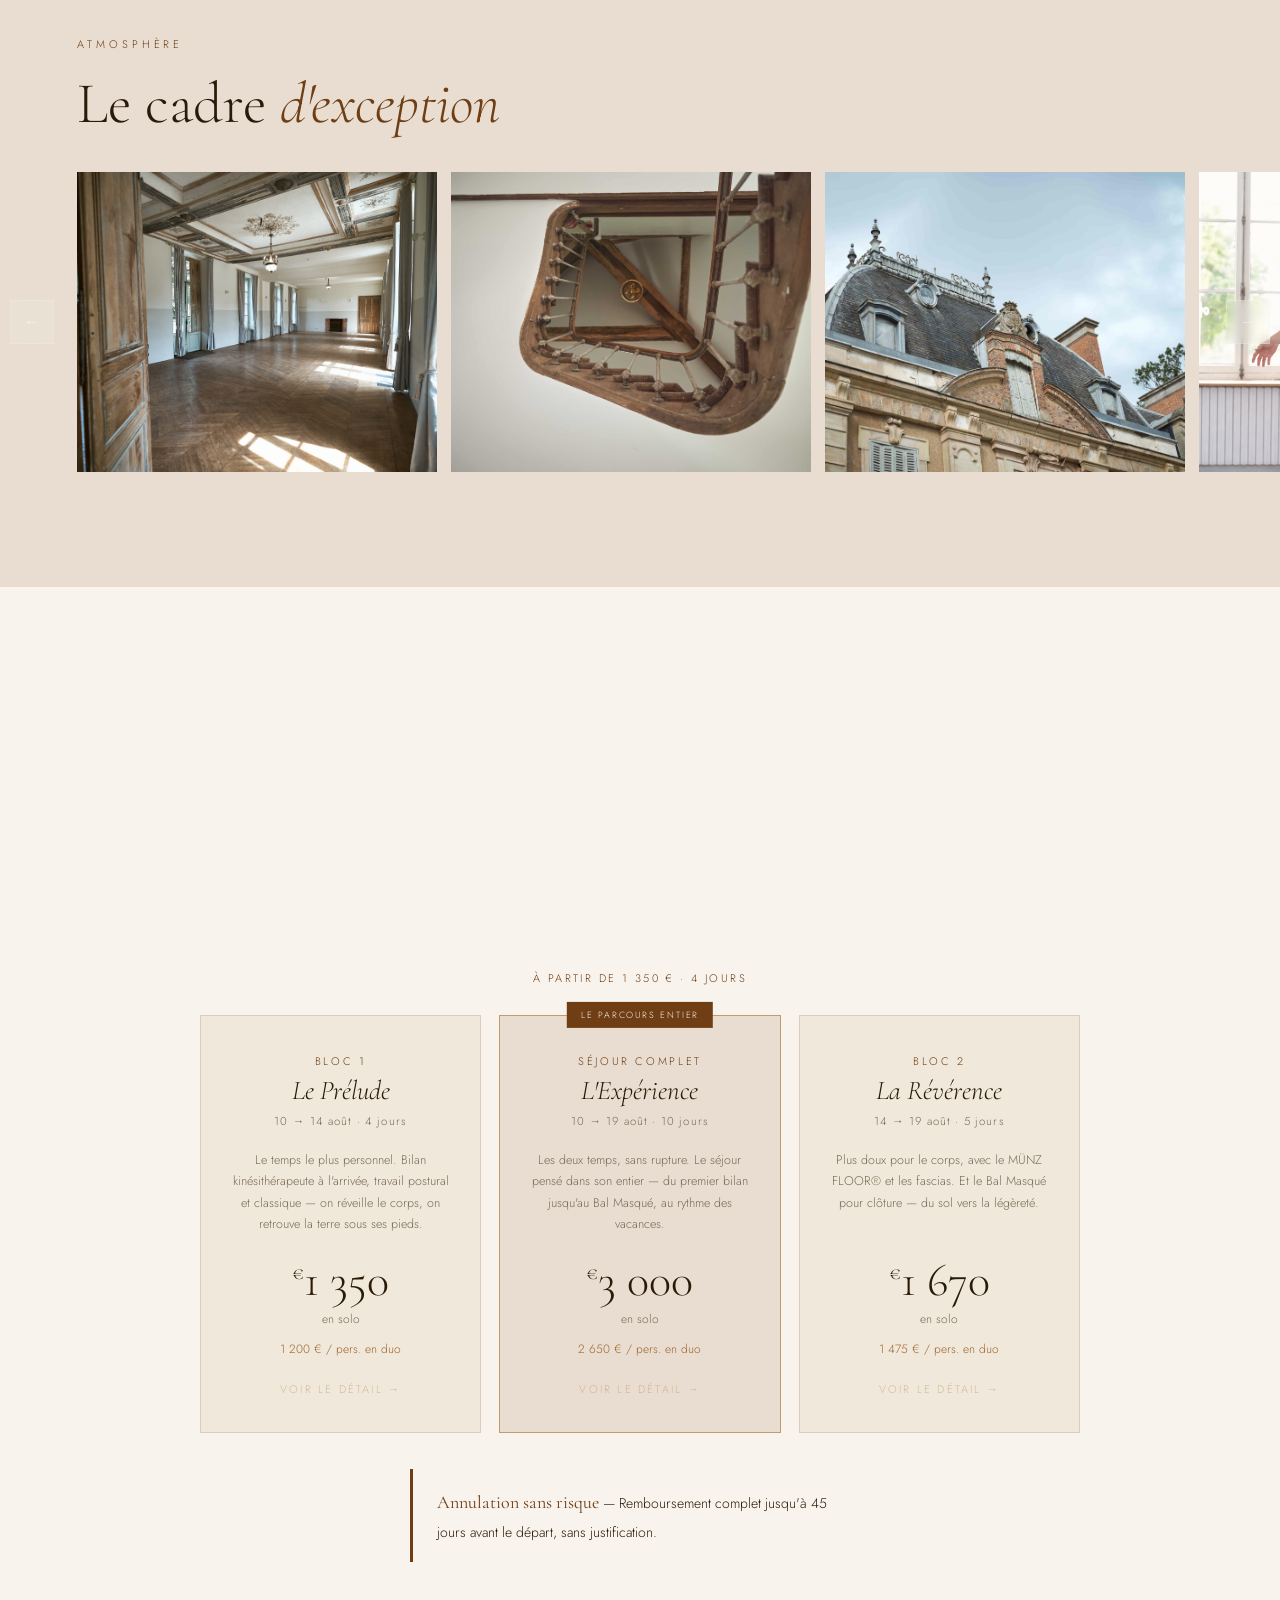
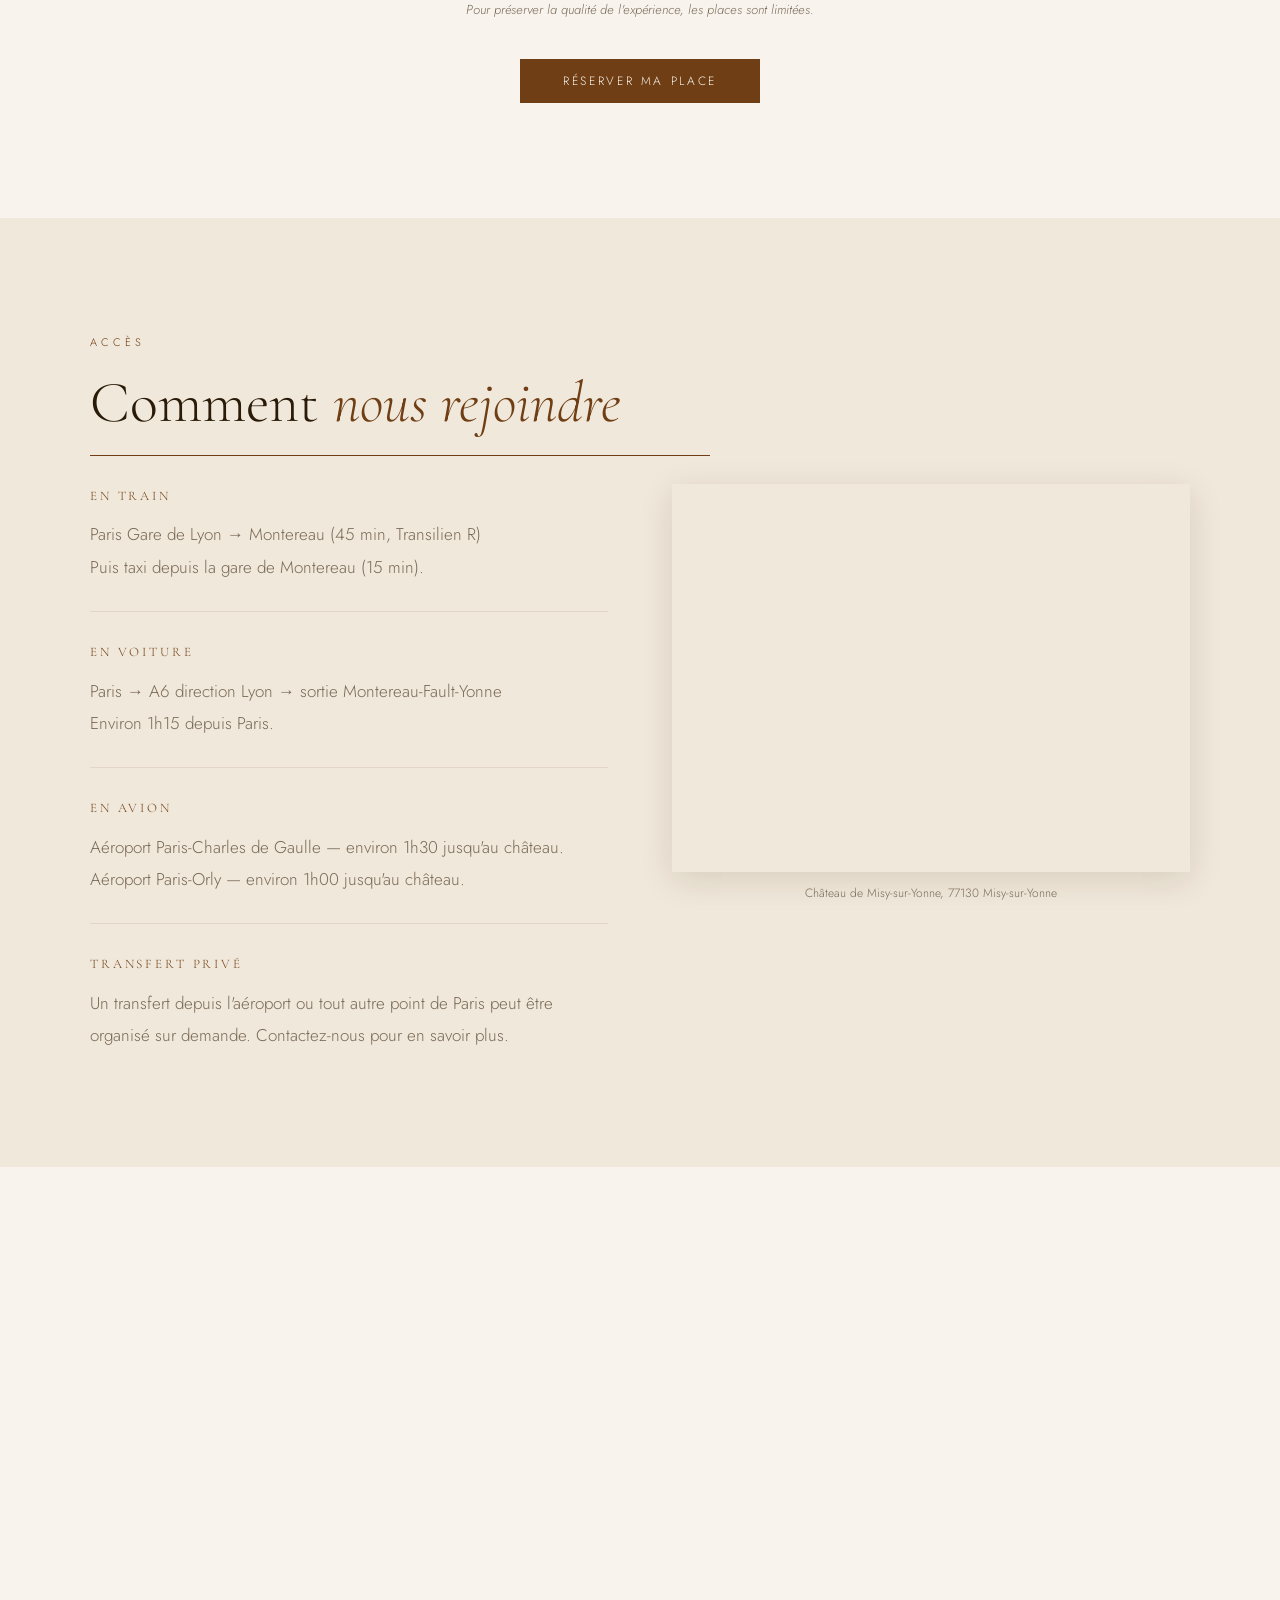
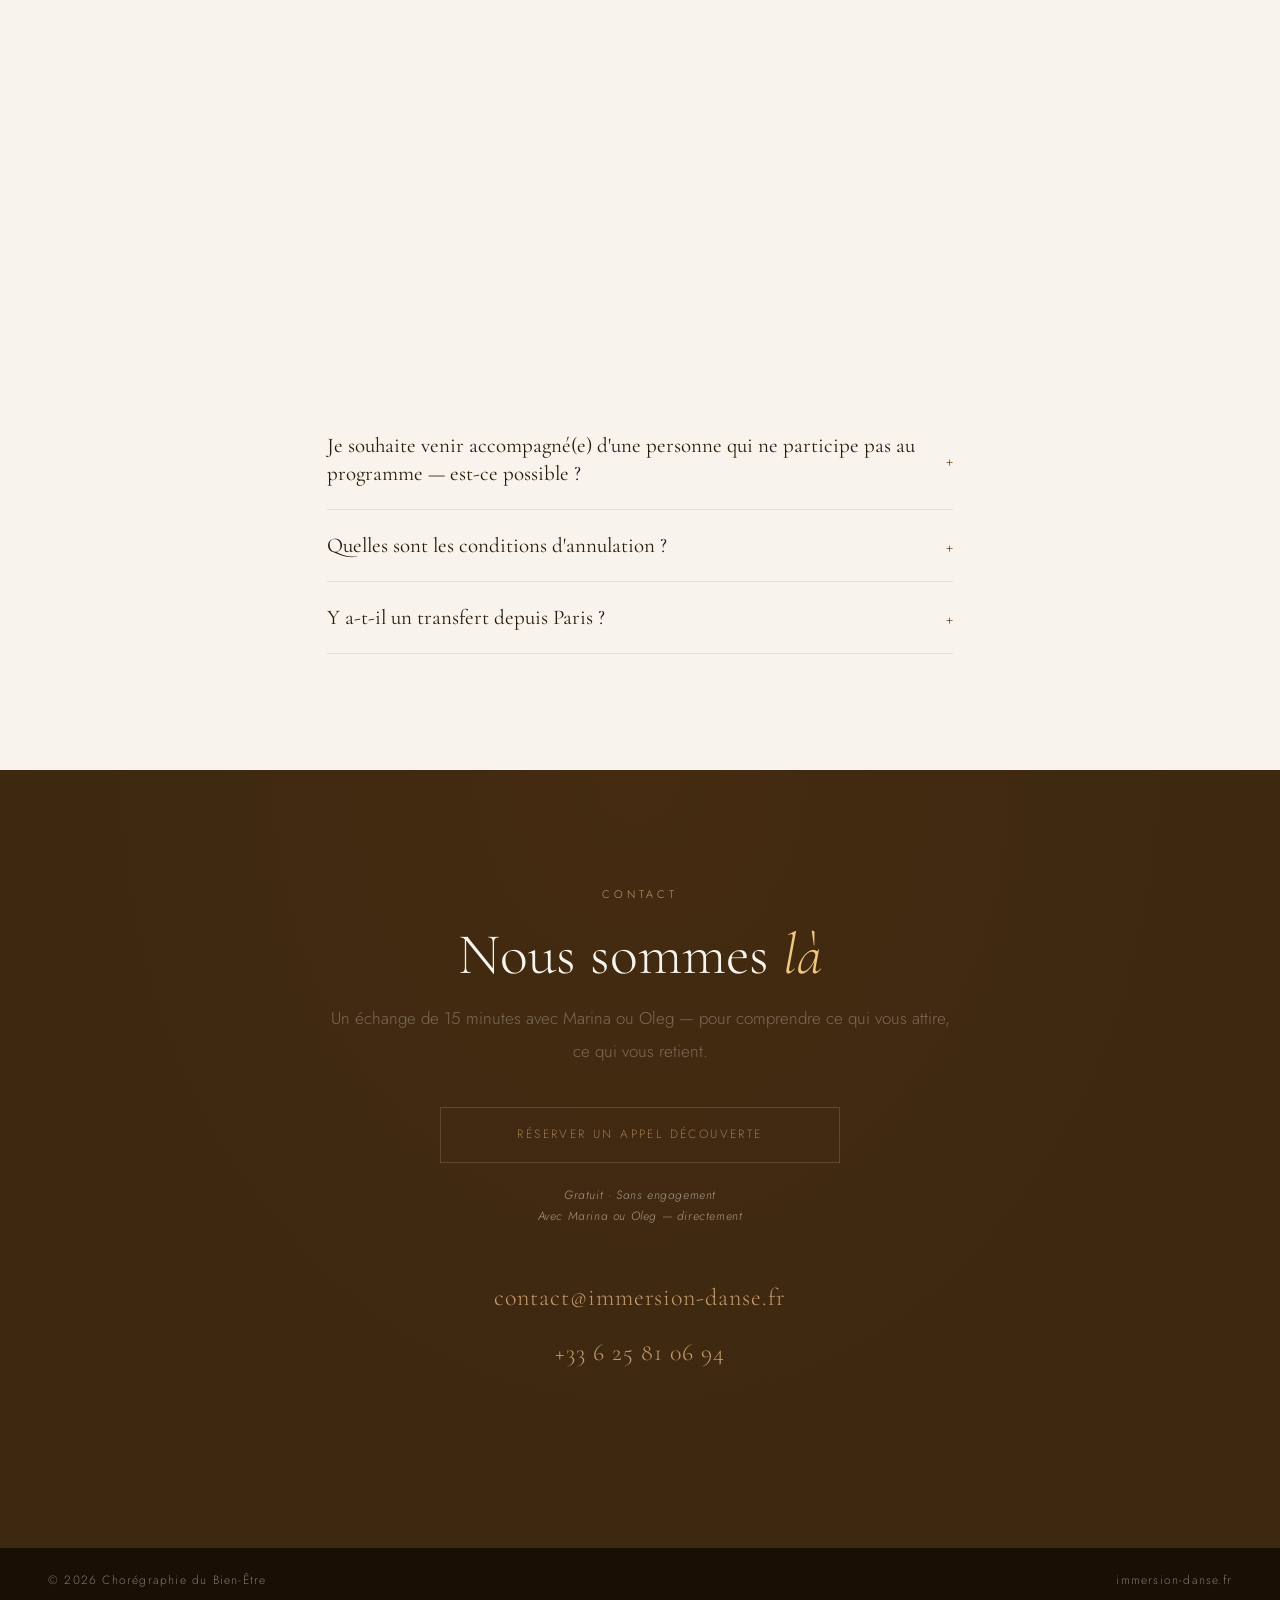
==== commit 5d8dfe38: "Update index.html" ====
--- a/index.html
+++ b/index.html
@@ -627,7 +627,7 @@
       </div>
     </div>
     <div class="equipe-card reveal" data-membre="virginie">
-      <div class="equipe-photo"><img src="virginie-lescouet-munz-floor.jpg" alt="Virginie Lescouet — coach Münz Floor®" loading="lazy"/></div>
+      <div class="equipe-photo"><img src="virginie-lescouet-munz-floor.jpg" alt="Virginie Lescouet — coach MÜNZ FLOOR®" loading="lazy"/></div>
       <div class="equipe-body">
         <span class="equipe-name">Virginie Lescouet</span>
         <span class="equipe-role">MÜNZ FLOOR<sup style="font-size:9px;vertical-align:super">®</sup></span>
@@ -757,7 +757,7 @@
       <span class="tarif-type">Bloc 2</span>
       <div class="tarif-name">La Révérence</div>
       <span class="tarif-dates">14 → 19 août · 5 jours</span>
-      <p class="tarif-desc">Plus doux pour le corps, avec le Münz Floor® et les fascias. Et le Bal Masqué pour clôture — du sol vers la légèreté.</p>
+      <p class="tarif-desc">Plus doux pour le corps, avec le MÜNZ FLOOR® et les fascias. Et le Bal Masqué pour clôture — du sol vers la légèreté.</p>
       <div class="tarif-price"><sup>€</sup>1 670</div>
       <span class="tarif-per">en solo</span>
       <span class="tarif-duo">1 475 € / pers. en duo</span>
@@ -828,7 +828,7 @@
     <button class="faq-q" aria-expanded="false">Peut-on venir seulement quelques jours&nbsp;?<span class="faq-icon">+</span></button>
     <div class="faq-a"><p>Oui. Le séjour se vit idéalement dans son entier, mais il s'ouvre en deux temps que l'on peut rejoindre séparément.</p>
     <p style="margin-top:10px"><strong>Bloc 1 · Le Prélude</strong> (10 → 14 août). Le temps le plus personnel et le plus physique : bilan kinésithérapeute à l'arrivée, Gymnastique de Santé, Travail Postural &amp; Danse Classique, Danse Contemporaine, Danse Historique, et les ateliers nutrition, composition florale et pique-nique rose.</p>
-    <p style="margin-top:10px"><strong>Bloc 2 · La Révérence</strong> (14 → 19 août). Plus doux pour le corps : Münz Floor®, Travail Postural &amp; Danse Classique, Danse Contemporaine, Danse Historique, les ateliers fascias, posture &amp; réussite, Kobido, une soirée cinéma-danse — et le Bal Masqué en clôture.</p>
+    <p style="margin-top:10px"><strong>Bloc 2 · La Révérence</strong> (14 → 19 août). Plus doux pour le corps : MÜNZ FLOOR®, Travail Postural &amp; Danse Classique, Danse Contemporaine, Danse Historique, les ateliers fascias, posture &amp; réussite, Kobido, une soirée cinéma-danse — et le Bal Masqué en clôture.</p>
     <p style="margin-top:10px">Les trois premiers jours, votre corps arrive encore de Paris. C'est pourquoi le séjour complet reste la plus belle façon de vivre l'expérience — mais chaque bloc se suffit à lui-même.</p></div>
   </div>
 
@@ -1241,8 +1241,8 @@
       ['12 août','Gymnastique de Santé · Danse Contemporaine · Atelier composition florale'],
       ['13 août','Danse Historique · Atelier pique-nique rose'],
       ['14 août','Journée libre, au rythme de chacun'],
-      ['15 août','Münz Floor® · Travail Postural & Danse Classique · Atelier le pouvoir des fascias en mouvement'],
-      ['16 août','Münz Floor® · Danse Contemporaine · Atelier Posture & réussite personnelle'],
+      ['15 août','MÜNZ FLOOR® · Travail Postural & Danse Classique · Atelier le pouvoir des fascias en mouvement'],
+      ['16 août','MÜNZ FLOOR® · Danse Contemporaine · Atelier Posture & réussite personnelle'],
       ['17 août','Danse Historique · Atelier Kobido · Soirée cinéma-danse'],
       ['18 août','Danse Historique · Bal Masqué'],
       ['19 août','Brunch & départ']
@@ -1267,13 +1267,13 @@
   reverence:{
     key:'reverence', type:'Bloc 2', name:'La Révérence',
     dates:'14 → 19 août · 5 jours / 4 nuits',
-    intro:"Plus doux pour le corps, avec le Münz Floor® et les fascias. Et le Bal Masqué pour clôture — du sol vers la légèreté.",
+    intro:"Plus doux pour le corps, avec le MÜNZ FLOOR® et les fascias. Et le Bal Masqué pour clôture — du sol vers la légèreté.",
     solo:'1 670 €', duo:'1 475 €',
     valSolo:"Bloc 2 La Révérence — Solo — 1 670 €", valDuo:"Bloc 2 La Révérence — Duo — 1 475 € / pers.",
     days:[
       ['14 août','Arrivée'],
-      ['15 août','Münz Floor® · Travail Postural & Danse Classique · Atelier le pouvoir des fascias en mouvement'],
-      ['16 août','Münz Floor® · Danse Contemporaine · Atelier Posture & réussite personnelle'],
+      ['15 août','MÜNZ FLOOR® · Travail Postural & Danse Classique · Atelier le pouvoir des fascias en mouvement'],
+      ['16 août','MÜNZ FLOOR® · Danse Contemporaine · Atelier Posture & réussite personnelle'],
       ['17 août','Danse Historique · Atelier Kobido · Soirée cinéma-danse'],
       ['18 août','Danse Historique · Bal Masqué'],
       ['19 août','Départ']
@@ -1428,9 +1428,9 @@
     },
     munz:{
       title:"MÜNZ FLOOR®",
-      desc:"Le Münz Floor® est une pratique somatique douce travaillant au sol. Cette méthode mobilise les fascias pour libérer les tensions profondes. Elle permet de retrouver la fluidité articulaire et de développer une mobilité plus consciente et habitée. Idéale pour les personnes souffrant de tensions chroniques.",
+      desc:"Le MÜNZ FLOOR® est une pratique somatique douce travaillant au sol. Cette méthode mobilise les fascias pour libérer les tensions profondes. Elle permet de retrouver la fluidité articulaire et de développer une mobilité plus consciente et habitée. Idéale pour les personnes souffrant de tensions chroniques.",
       pedName:"Virginie Lescouet",
-      pedRole:"Certifiée Münz Floor®",
+      pedRole:"Certifiée MÜNZ FLOOR®",
       pedBio:"Formée auprès de Maurice Béjart, puis directement par Alexandre Münz, elle guide le corps dans un travail lent et profond sur les fascias."
     },
     contemporaine:{
@@ -1518,10 +1518,10 @@
     },
     virginie:{
       name:"Virginie Lescouet",
-      role:"Certifiée Münz Floor®",
+      role:"Certifiée MÜNZ FLOOR®",
       bio:["Danseuse formée sous le regard de Maurice Béjart à Lausanne, Virginie a ensuite dansé pour plusieurs compagnies en Allemagne et en Italie.",
         "Une blessure l'a amenée vers l'enseignement — et c'est devenu sa vocation. Depuis 25 ans, elle accompagne ses élèves en danse classique et contemporaine.",
-        "En mars 2020, elle découvre le Münz Floor®, un vrai coup de foudre. Elle se forme quelques mois plus tard directement auprès d'Alexandre Münz, le fondateur de cette méthode primée à l'échelle internationale. Travaillant en profondeur sur le système fascial, elle guide le corps à travers des mouvements lents, fluides et segmentés de rotation et contre-rotation au sol — un véritable « massage de l'intérieur » qui libère les articulations et les tensions myofasciales. Elle devient ainsi la première coach à transmettre la méthode en Italie.",
+        "En mars 2020, elle découvre le MÜNZ FLOOR®, un vrai coup de foudre. Elle se forme quelques mois plus tard directement auprès d'Alexandre Münz, le fondateur de cette méthode primée à l'échelle internationale. Travaillant en profondeur sur le système fascial, elle guide le corps à travers des mouvements lents, fluides et segmentés de rotation et contre-rotation au sol — un véritable « massage de l'intérieur » qui libère les articulations et les tensions myofasciales. Elle devient ainsi la première coach à transmettre la méthode en Italie.",
         "Depuis six ans, Virginie fait découvrir cette approche à des personnes de tous horizons, au sein de plusieurs associations en Italie et lors de stages internationaux de danse. Prendre soin des corps par la voix la remplit de joie."]
     },
     lucile:{
